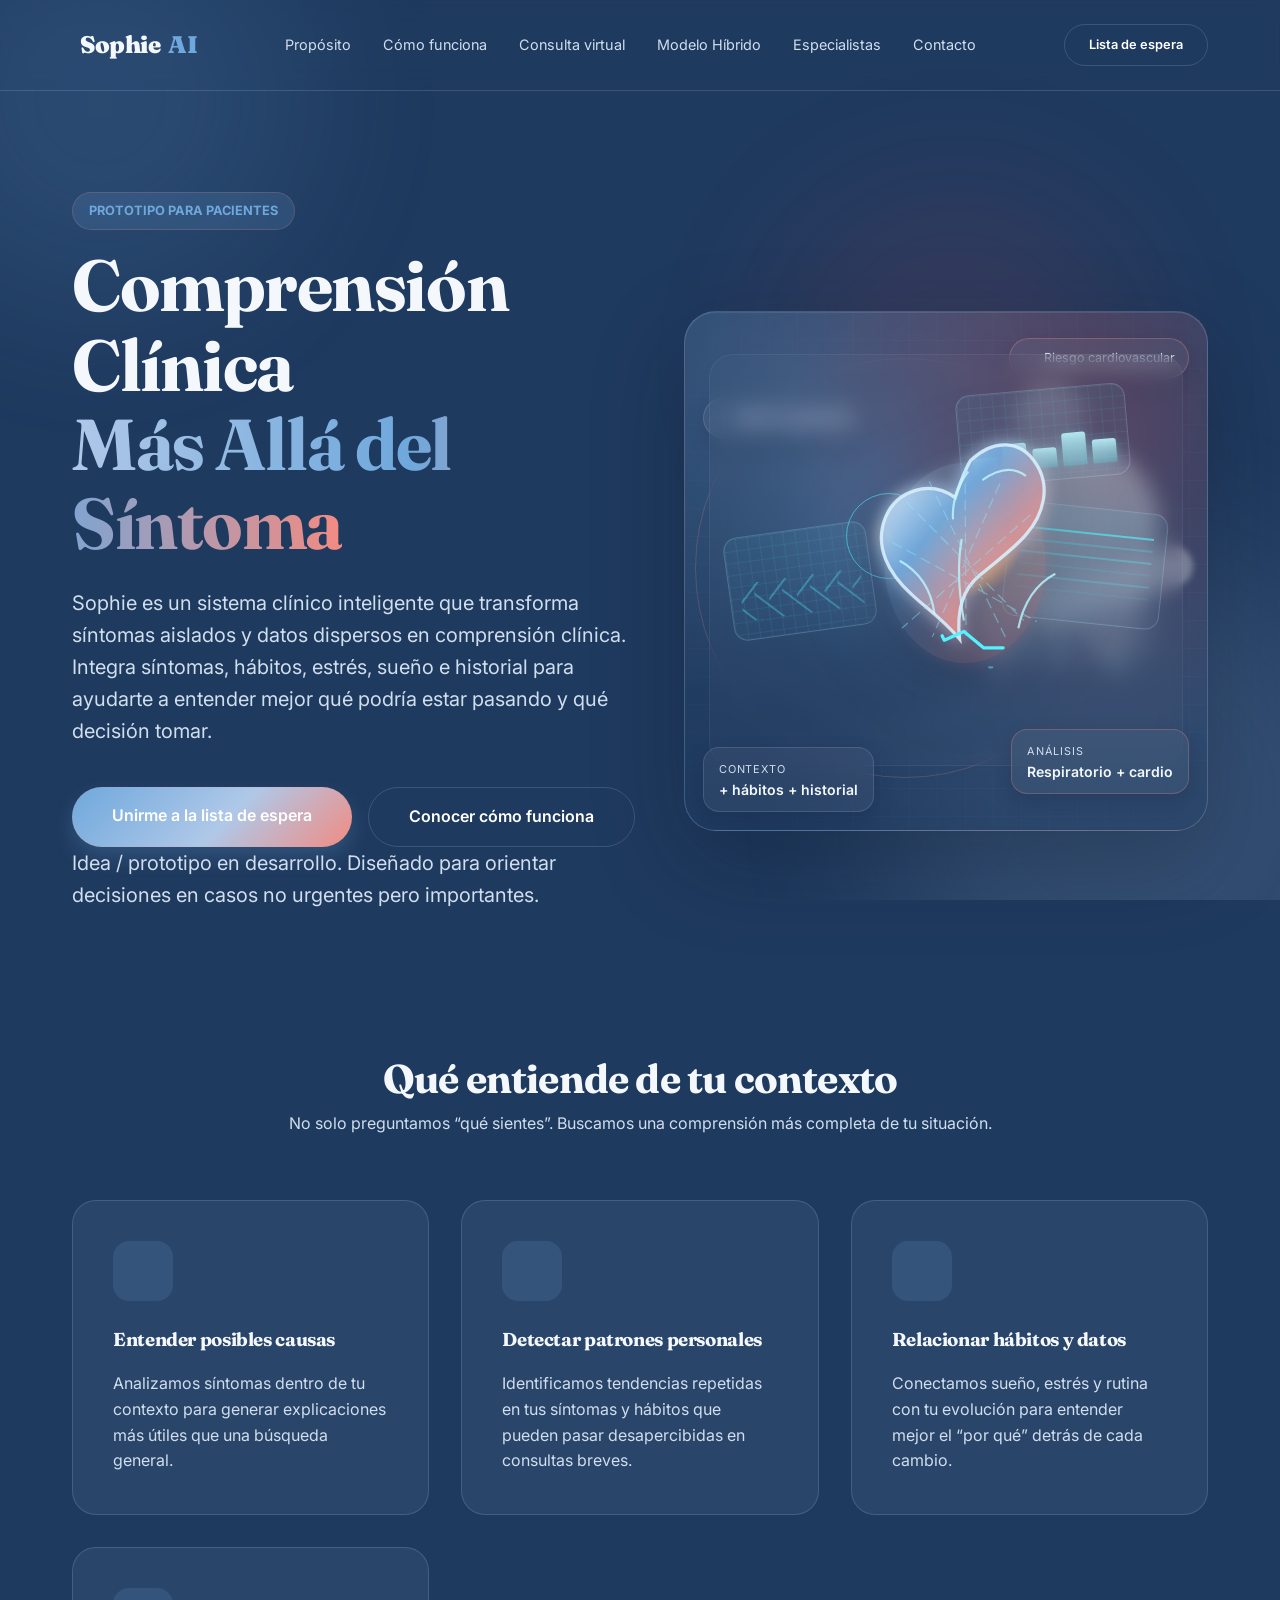
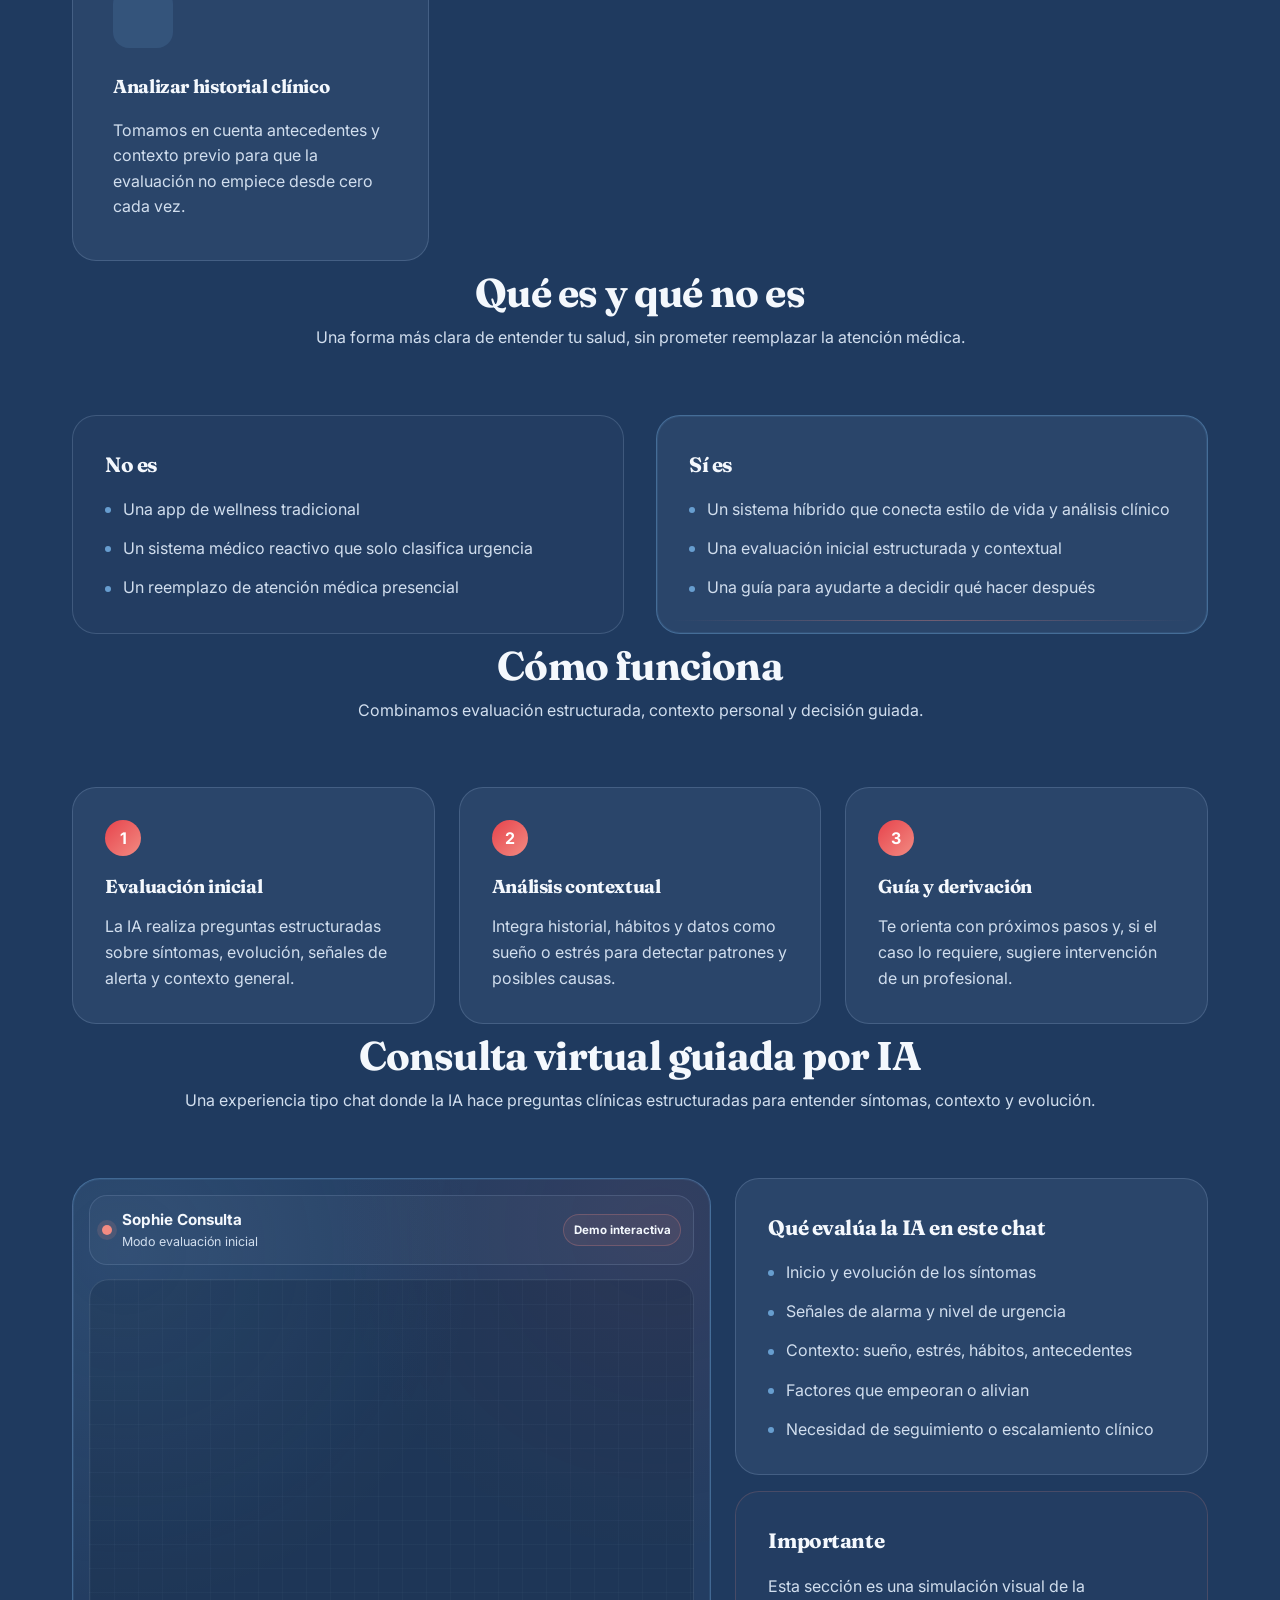
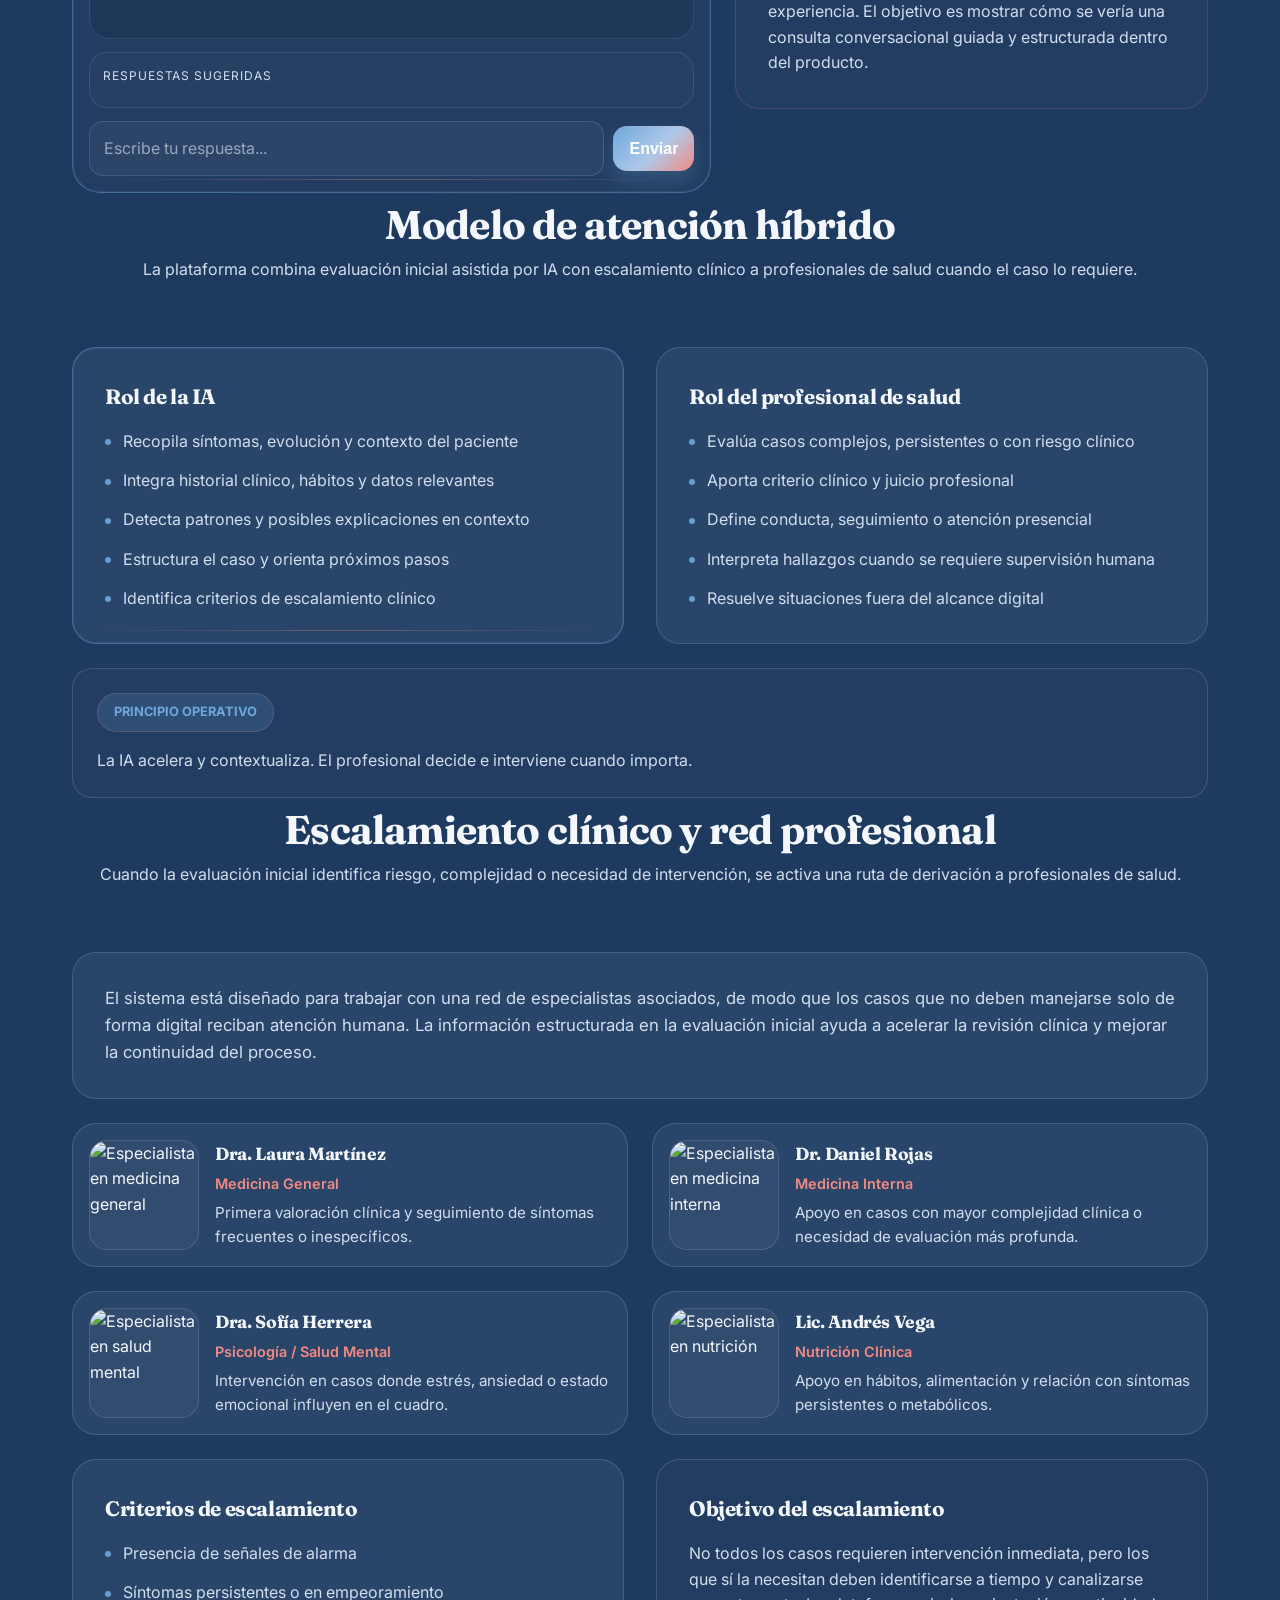
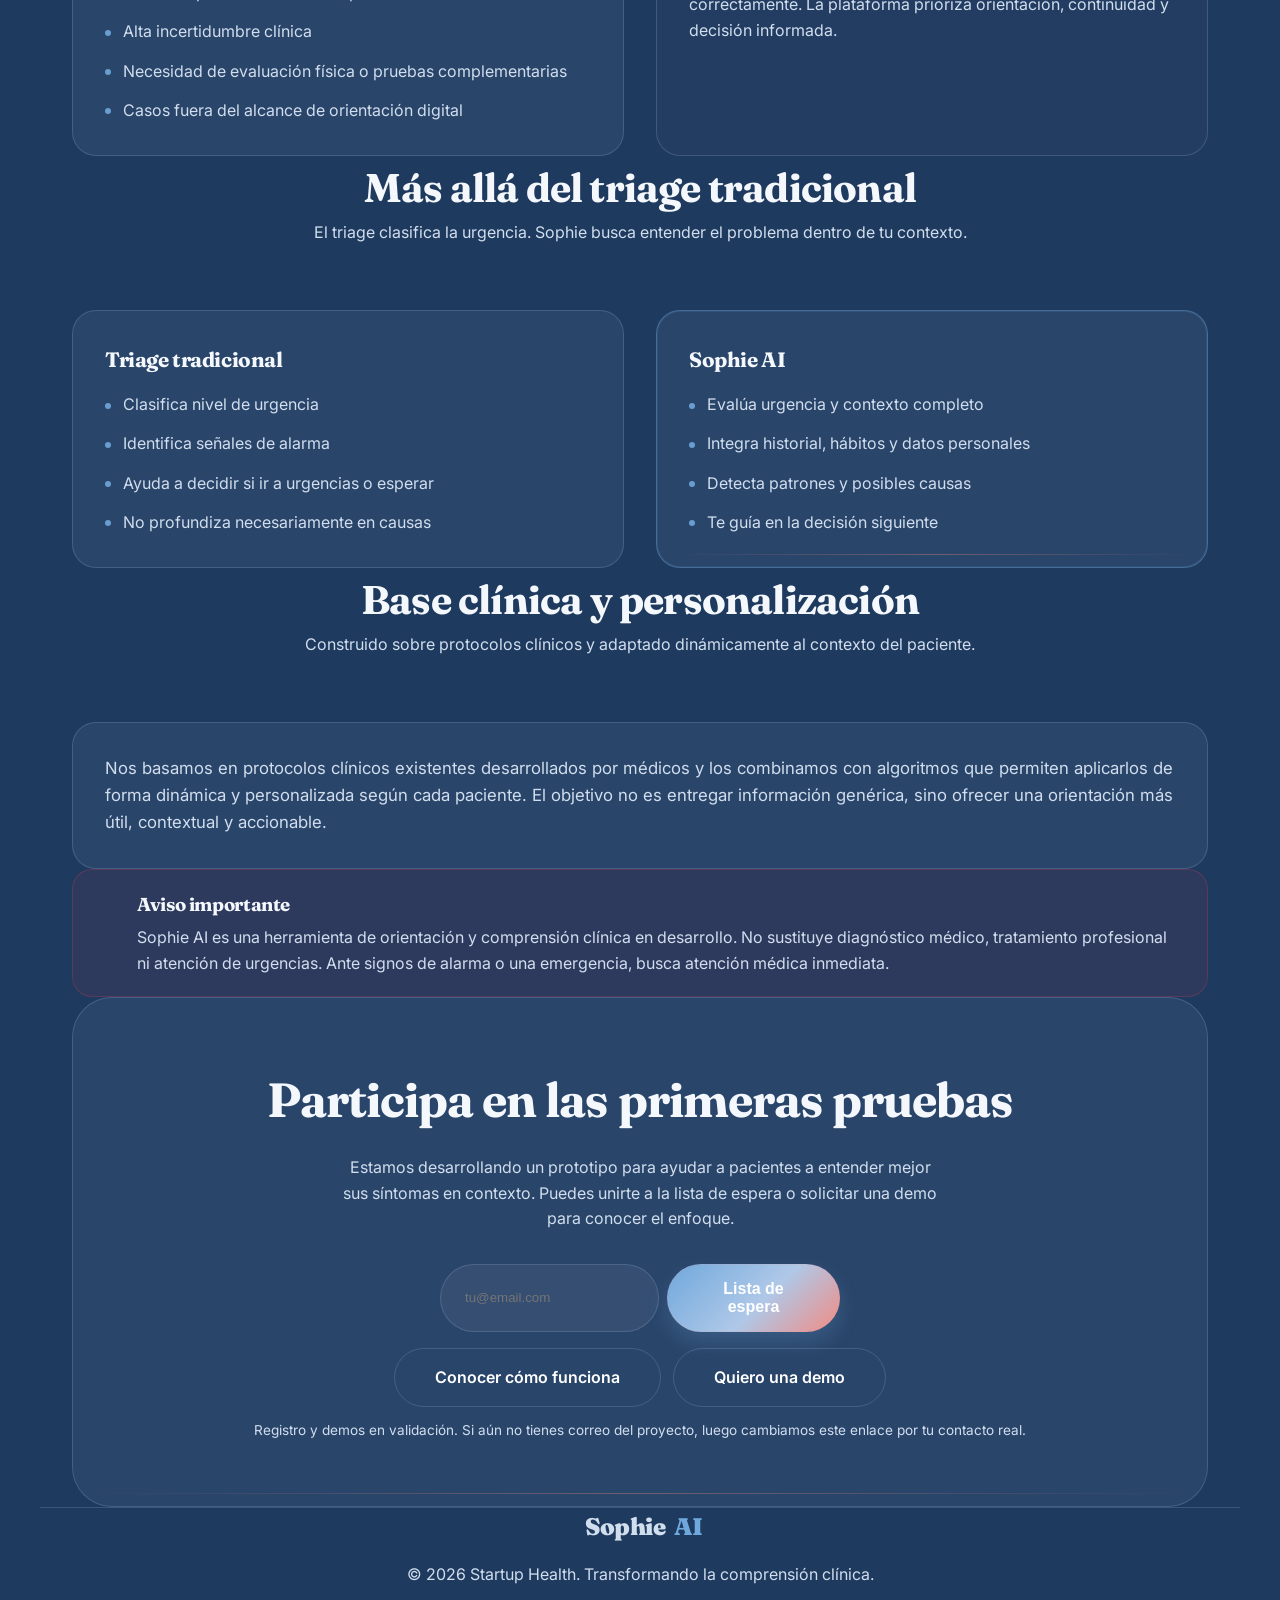
==== Landing_Page/index.html @ dfbef45d "Fix CSS path for Vercel root route" ====
<!DOCTYPE html>
<html lang="es">
<head>
    <meta charset="UTF-8">
    <meta name="viewport" content="width=device-width, initial-scale=1.0">
    <title>Sophie AI | Sistema Clínico Inteligente</title>
    <meta name="description" content="Transformando síntomas aislados en comprensión clínica profunda. Análisis inteligente de contexto, hábitos e historial.">
    
    <!-- Fonts -->
    <link rel="preconnect" href="https://fonts.googleapis.com">
    <link rel="preconnect" href="https://fonts.gstatic.com" crossorigin>
    <link href="https://fonts.googleapis.com/css2?family=Fraunces:opsz,wght@9..144,600;9..144,700&family=Inter:wght@400;600;700&display=swap" rel="stylesheet">
    
    <!-- Icons -->
    <script src="https://unpkg.com/lucide@latest"></script>
    
    <!-- Styles -->
    <link rel="stylesheet" href="/Landing_Page/style.css">
</head>
<body>
    <div class="bg-blobs">
        <div class="blob blob-1"></div>
        <div class="blob blob-2"></div>
        <div class="blob blob-3"></div>
    </div>

    <header>
        <div class="container nav">
            <div class="logo">
                <i data-lucide="activity"></i>
                Sophie<span>AI</span>
            </div>
            <div class="nav-links">
                <a href="#proposito">Propósito</a>
                <a href="#como-funciona">Cómo funciona</a>
                <a href="#consulta-virtual">Consulta virtual</a>
                <a href="#modelo">Modelo Híbrido</a>
                <a href="#especialistas">Especialistas</a>
                <a href="#contacto">Contacto</a>
            </div>
            <a href="#contacto" class="btn btn-outline btn-sm">Lista de espera</a>
        </div>
    </header>

    <main>
        <!-- Hero Section -->
        <section id="proposito" class="hero container">
            <div class="hero-layout">
                <div class="hero-copy">
                    <div class="concept-tag">Prototipo para Pacientes</div>
                    <h1>Comprensión Clínica <br><span class="gradient-text">Más Allá del Síntoma</span></h1>
                    <p>Sophie es un sistema clínico inteligente que transforma síntomas aislados y datos dispersos en comprensión clínica. Integra síntomas, hábitos, estrés, sueño e historial para ayudarte a entender mejor qué podría estar pasando y qué decisión tomar.</p>
                    <div class="cta-group">
                        <a href="#contacto" class="btn btn-primary">Unirme a la lista de espera</a>
                        <a href="#como-funciona" class="btn btn-outline">Conocer cómo funciona</a>
                    </div>
                    <p class="hero-meta">Idea / prototipo en desarrollo. Diseñado para orientar decisiones en casos no urgentes pero importantes.</p>
                </div>
                <div class="hero-visual" aria-hidden="true">
                    <div class="hero-grid"></div>
                    <div class="hero-orbit hero-orbit-1"></div>
                    <div class="hero-orbit hero-orbit-2"></div>
                    <div class="hero-glow hero-glow-blue"></div>
                    <div class="hero-glow hero-glow-red"></div>
                    <div class="hero-bokeh hero-bokeh-1"></div>
                    <div class="hero-bokeh hero-bokeh-2"></div>
                    <div class="hero-bokeh hero-bokeh-3"></div>

                    <div class="doctor-scene">
                        <div class="doctor-silhouette">
                            <div class="doctor-head"></div>
                            <div class="doctor-torso"></div>
                            <div class="doctor-coat"></div>
                            <div class="doctor-arm"></div>
                            <div class="doctor-hand">
                                <span class="doctor-finger"></span>
                            </div>
                        </div>
                    </div>

                    <div class="hero-chip chip-heart">
                        <i data-lucide="heart-pulse"></i>
                        <span>Riesgo cardiovascular</span>
                    </div>
                    <div class="hero-chip chip-lung">
                        <i data-lucide="activity"></i>
                        <span>Patrón respiratorio</span>
                    </div>

                    <div class="hero-anatomy hero-holo-stage">
                        <div class="hero-holo-panels">
                            <div class="holo-panel holo-panel-top">
                                <div class="mini-grid"></div>
                                <div class="mini-bars">
                                    <span style="height: 32%"></span>
                                    <span style="height: 58%"></span>
                                    <span style="height: 44%"></span>
                                    <span style="height: 72%"></span>
                                    <span style="height: 52%"></span>
                                </div>
                            </div>
                            <div class="holo-panel holo-panel-right">
                                <div class="mini-lines"></div>
                                <div class="mini-lines faint"></div>
                            </div>
                            <div class="holo-panel holo-panel-left">
                                <div class="mini-grid"></div>
                                <div class="mini-wave"></div>
                            </div>
                        </div>

                        <div class="hero-touch-point">
                            <span class="touch-ring ring-1"></span>
                            <span class="touch-ring ring-2"></span>
                            <span class="touch-core"></span>
                        </div>

                        <svg class="hero-svg-heart" viewBox="0 0 340 320" role="img" aria-label="Corazón holográfico anatómico">
                            <defs>
                                <linearGradient id="holoHeartFill" x1="0%" y1="0%" x2="100%" y2="100%">
                                    <stop offset="0%" stop-color="#ffffff" stop-opacity="0.95" />
                                    <stop offset="38%" stop-color="#6FA8DC" stop-opacity="0.8" />
                                    <stop offset="72%" stop-color="#F28B82" stop-opacity="0.78" />
                                    <stop offset="100%" stop-color="#E7434C" stop-opacity="0.72" />
                                </linearGradient>
                                <radialGradient id="holoCore" cx="50%" cy="48%" r="50%">
                                    <stop offset="0%" stop-color="#ffd27a" stop-opacity="1" />
                                    <stop offset="35%" stop-color="#ff9f43" stop-opacity="0.9" />
                                    <stop offset="100%" stop-color="#ff9f43" stop-opacity="0" />
                                </radialGradient>
                                <filter id="holoGlow" x="-60%" y="-60%" width="220%" height="220%">
                                    <feGaussianBlur stdDeviation="8" result="blur" />
                                    <feMerge>
                                        <feMergeNode in="blur" />
                                        <feMergeNode in="SourceGraphic" />
                                    </feMerge>
                                </filter>
                            </defs>
                            <ellipse cx="170" cy="170" rx="74" ry="92" fill="url(#holoHeartFill)" opacity="0.2" filter="url(#holoGlow)"/>
                            <circle cx="170" cy="152" r="52" fill="url(#holoCore)" class="hero-heart-core"/>

                            <path d="M175 76c22-21 46-18 59 1 16 22 8 49-8 67-10 12-24 22-42 37-16 13-22 33-19 59-17-20-34-31-44-41-21-19-35-44-24-71 10-24 40-35 64-18 4-12 8-24 14-34z"
                                  fill="url(#holoHeartFill)" stroke="#d9f1ff" stroke-opacity="0.88" stroke-width="3" filter="url(#holoGlow)"/>
                            <path d="M173 86c-11 14-15 31-14 44m27-36c15-11 29-12 40-4m-116 78c18 10 29 26 32 49m111-37c-17 9-29 26-34 50m-52-82c-4 22-3 48 2 75"
                                  fill="none" stroke="#bff8ff" stroke-opacity="0.8" stroke-width="2"/>

                            <path d="M116 114l108 109M103 151l133 73M137 95l70 143M170 82l1 155M202 97l-62 141M230 126l-118 104"
                                  fill="none" stroke="#8de8ff" stroke-opacity="0.45" stroke-width="1.1" class="hero-wireframe"/>

                            <path d="M50 244h50l11-15 10 27 16-43 14 28 18-8 18 15h18" stroke="#54f2ff" stroke-width="3" fill="none" stroke-linecap="round" stroke-linejoin="round" class="hero-ecg-line"/>
                            <path d="M58 263h42l8-9 10 16 13-22 9 14 20-4 13 8h22" stroke="#54f2ff" stroke-opacity="0.45" stroke-width="2" fill="none" stroke-linecap="round" stroke-linejoin="round" class="hero-ecg-line hero-ecg-line-secondary"/>
                        </svg>
                    </div>

                    <div class="hero-stat stat-1">
                        <span class="hero-stat-label">Contexto</span>
                        <strong>+ hábitos + historial</strong>
                    </div>
                    <div class="hero-stat stat-2">
                        <span class="hero-stat-label">Análisis</span>
                        <strong>Respiratorio + cardio</strong>
                    </div>
                </div>
            </div>
        </section>

        <!-- Benefits Section -->
        <section id="tecnologia" class="container">
            <div class="section-intro">
                <h2 class="section-title">Qué entiende de tu contexto</h2>
                <p class="section-subtitle">No solo preguntamos “qué sientes”. Buscamos una comprensión más completa de tu situación.</p>
            </div>
            <div class="features-grid">
                <div class="feature-card">
                    <div class="feature-icon"><i data-lucide="brain"></i></div>
                    <h3>Entender posibles causas</h3>
                    <p>Analizamos síntomas dentro de tu contexto para generar explicaciones más útiles que una búsqueda general.</p>
                </div>
                <div class="feature-card">
                    <div class="feature-icon"><i data-lucide="gauge"></i></div>
                    <h3>Detectar patrones personales</h3>
                    <p>Identificamos tendencias repetidas en tus síntomas y hábitos que pueden pasar desapercibidas en consultas breves.</p>
                </div>
                <div class="feature-card">
                    <div class="feature-icon"><i data-lucide="database"></i></div>
                    <h3>Relacionar hábitos y datos</h3>
                    <p>Conectamos sueño, estrés y rutina con tu evolución para entender mejor el “por qué” detrás de cada cambio.</p>
                </div>
                <div class="feature-card">
                    <div class="feature-icon"><i data-lucide="file-heart"></i></div>
                    <h3>Analizar historial clínico</h3>
                    <p>Tomamos en cuenta antecedentes y contexto previo para que la evaluación no empiece desde cero cada vez.</p>
                </div>
            </div>
        </section>

        <!-- Positioning Section -->
        <section id="posicionamiento" class="container">
            <div class="section-intro">
                <h2 class="section-title">Qué es y qué no es</h2>
                <p class="section-subtitle">Una forma más clara de entender tu salud, sin prometer reemplazar la atención médica.</p>
            </div>
            <div class="duo-grid">
                <div class="panel-card panel-card-muted">
                    <h3>No es</h3>
                    <ul class="plain-list">
                        <li>Una app de wellness tradicional</li>
                        <li>Un sistema médico reactivo que solo clasifica urgencia</li>
                        <li>Un reemplazo de atención médica presencial</li>
                    </ul>
                </div>
                <div class="panel-card panel-card-highlight">
                    <h3>Sí es</h3>
                    <ul class="plain-list">
                        <li>Un sistema híbrido que conecta estilo de vida y análisis clínico</li>
                        <li>Una evaluación inicial estructurada y contextual</li>
                        <li>Una guía para ayudarte a decidir qué hacer después</li>
                    </ul>
                </div>
            </div>
        </section>

        <!-- How it Works -->
        <section id="como-funciona" class="container">
            <div class="section-intro">
                <h2 class="section-title">Cómo funciona</h2>
                <p class="section-subtitle">Combinamos evaluación estructurada, contexto personal y decisión guiada.</p>
            </div>
            <div class="steps-grid">
                <div class="step-card">
                    <div class="step-number">1</div>
                    <h3>Evaluación inicial</h3>
                    <p>La IA realiza preguntas estructuradas sobre síntomas, evolución, señales de alerta y contexto general.</p>
                </div>
                <div class="step-card">
                    <div class="step-number">2</div>
                    <h3>Análisis contextual</h3>
                    <p>Integra historial, hábitos y datos como sueño o estrés para detectar patrones y posibles causas.</p>
                </div>
                <div class="step-card">
                    <div class="step-number">3</div>
                    <h3>Guía y derivación</h3>
                    <p>Te orienta con próximos pasos y, si el caso lo requiere, sugiere intervención de un profesional.</p>
                </div>
            </div>
        </section>

        <!-- Virtual Consultation Demo -->
        <section id="consulta-virtual" class="container">
            <div class="section-intro">
                <h2 class="section-title">Consulta virtual guiada por IA</h2>
                <p class="section-subtitle">Una experiencia tipo chat donde la IA hace preguntas clínicas estructuradas para entender síntomas, contexto y evolución.</p>
            </div>

            <div class="consult-grid">
                <div class="consult-chat panel-card panel-card-highlight">
                    <div class="consult-chat-header">
                        <div class="consult-status">
                            <span class="consult-dot"></span>
                            <div>
                                <strong>Sophie Consulta</strong>
                                <p>Modo evaluación inicial</p>
                            </div>
                        </div>
                        <span class="consult-badge">Demo interactiva</span>
                    </div>

                    <div id="consultMessages" class="consult-messages" aria-live="polite"></div>

                    <div class="consult-quick">
                        <p class="consult-quick-label">Respuestas sugeridas</p>
                        <div id="consultOptions" class="consult-options"></div>
                    </div>

                    <form id="consultForm" class="consult-input-row" onsubmit="event.preventDefault();">
                        <input id="consultInput" class="consult-input" type="text" placeholder="Escribe tu respuesta..." aria-label="Respuesta del usuario">
                        <button id="consultSend" class="btn btn-primary consult-send" type="submit">Enviar</button>
                    </form>
                </div>

                <div class="consult-side">
                    <div class="panel-card">
                        <h3>Qué evalúa la IA en este chat</h3>
                        <ul class="plain-list">
                            <li>Inicio y evolución de los síntomas</li>
                            <li>Señales de alarma y nivel de urgencia</li>
                            <li>Contexto: sueño, estrés, hábitos, antecedentes</li>
                            <li>Factores que empeoran o alivian</li>
                            <li>Necesidad de seguimiento o escalamiento clínico</li>
                        </ul>
                    </div>
                    <div class="panel-card panel-card-muted consult-note-card">
                        <h3>Importante</h3>
                        <p class="panel-copy">Esta sección es una simulación visual de la experiencia. El objetivo es mostrar cómo se vería una consulta conversacional guiada y estructurada dentro del producto.</p>
                    </div>
                </div>
            </div>
        </section>

        <!-- Hybrid Model Section -->
        <section id="modelo" class="container">
            <div class="section-intro">
                <h2 class="section-title">Modelo de atención híbrido</h2>
                <p class="section-subtitle">La plataforma combina evaluación inicial asistida por IA con escalamiento clínico a profesionales de salud cuando el caso lo requiere.</p>
            </div>
            <div class="duo-grid">
                <div class="panel-card panel-card-highlight">
                    <h3>Rol de la IA</h3>
                    <ul class="plain-list">
                        <li>Recopila síntomas, evolución y contexto del paciente</li>
                        <li>Integra historial clínico, hábitos y datos relevantes</li>
                        <li>Detecta patrones y posibles explicaciones en contexto</li>
                        <li>Estructura el caso y orienta próximos pasos</li>
                        <li>Identifica criterios de escalamiento clínico</li>
                    </ul>
                </div>
                <div class="panel-card">
                    <h3>Rol del profesional de salud</h3>
                    <ul class="plain-list">
                        <li>Evalúa casos complejos, persistentes o con riesgo clínico</li>
                        <li>Aporta criterio clínico y juicio profesional</li>
                        <li>Define conducta, seguimiento o atención presencial</li>
                        <li>Interpreta hallazgos cuando se requiere supervisión humana</li>
                        <li>Resuelve situaciones fuera del alcance digital</li>
                    </ul>
                </div>
            </div>
            <div class="model-summary">
                <div class="concept-tag">Principio Operativo</div>
                <p>La IA acelera y contextualiza. El profesional decide e interviene cuando importa.</p>
            </div>
        </section>

        <!-- Specialists Network -->
        <section id="especialistas" class="container">
            <div class="section-intro">
                <h2 class="section-title">Escalamiento clínico y red profesional</h2>
                <p class="section-subtitle">Cuando la evaluación inicial identifica riesgo, complejidad o necesidad de intervención, se activa una ruta de derivación a profesionales de salud.</p>
            </div>
            <div class="panel-card long-card specialists-intro">
                <p>El sistema está diseñado para trabajar con una red de especialistas asociados, de modo que los casos que no deben manejarse solo de forma digital reciban atención humana. La información estructurada en la evaluación inicial ayuda a acelerar la revisión clínica y mejorar la continuidad del proceso.</p>
            </div>

            <div class="specialists-grid">
                <article class="specialist-card">
                    <img src="https://randomuser.me/api/portraits/women/44.jpg" alt="Especialista en medicina general" class="specialist-photo">
                    <div class="specialist-body">
                        <h3>Dra. Laura Martínez</h3>
                        <p class="specialist-role">Medicina General</p>
                        <p>Primera valoración clínica y seguimiento de síntomas frecuentes o inespecíficos.</p>
                    </div>
                </article>
                <article class="specialist-card">
                    <img src="https://randomuser.me/api/portraits/men/32.jpg" alt="Especialista en medicina interna" class="specialist-photo">
                    <div class="specialist-body">
                        <h3>Dr. Daniel Rojas</h3>
                        <p class="specialist-role">Medicina Interna</p>
                        <p>Apoyo en casos con mayor complejidad clínica o necesidad de evaluación más profunda.</p>
                    </div>
                </article>
                <article class="specialist-card">
                    <img src="https://randomuser.me/api/portraits/women/68.jpg" alt="Especialista en salud mental" class="specialist-photo">
                    <div class="specialist-body">
                        <h3>Dra. Sofía Herrera</h3>
                        <p class="specialist-role">Psicología / Salud Mental</p>
                        <p>Intervención en casos donde estrés, ansiedad o estado emocional influyen en el cuadro.</p>
                    </div>
                </article>
                <article class="specialist-card">
                    <img src="https://randomuser.me/api/portraits/men/75.jpg" alt="Especialista en nutrición" class="specialist-photo">
                    <div class="specialist-body">
                        <h3>Lic. Andrés Vega</h3>
                        <p class="specialist-role">Nutrición Clínica</p>
                        <p>Apoyo en hábitos, alimentación y relación con síntomas persistentes o metabólicos.</p>
                    </div>
                </article>
            </div>

            <div class="duo-grid specialist-bottom">
                <div class="panel-card">
                    <h3>Criterios de escalamiento</h3>
                    <ul class="plain-list">
                        <li>Presencia de señales de alarma</li>
                        <li>Síntomas persistentes o en empeoramiento</li>
                        <li>Alta incertidumbre clínica</li>
                        <li>Necesidad de evaluación física o pruebas complementarias</li>
                        <li>Casos fuera del alcance de orientación digital</li>
                    </ul>
                </div>
                <div class="panel-card panel-card-muted">
                    <h3>Objetivo del escalamiento</h3>
                    <p class="panel-copy">No todos los casos requieren intervención inmediata, pero los que sí la necesitan deben identificarse a tiempo y canalizarse correctamente. La plataforma prioriza orientación, continuidad y decisión informada.</p>
                </div>
            </div>
        </section>

        <!-- Triage Comparison -->
        <section id="diferencia" class="container">
            <div class="section-intro">
                <h2 class="section-title">Más allá del triage tradicional</h2>
                <p class="section-subtitle">El triage clasifica la urgencia. Sophie busca entender el problema dentro de tu contexto.</p>
            </div>
            <div class="duo-grid">
                <div class="panel-card">
                    <h3>Triage tradicional</h3>
                    <ul class="plain-list">
                        <li>Clasifica nivel de urgencia</li>
                        <li>Identifica señales de alarma</li>
                        <li>Ayuda a decidir si ir a urgencias o esperar</li>
                        <li>No profundiza necesariamente en causas</li>
                    </ul>
                </div>
                <div class="panel-card panel-card-highlight">
                    <h3>Sophie AI</h3>
                    <ul class="plain-list">
                        <li>Evalúa urgencia y contexto completo</li>
                        <li>Integra historial, hábitos y datos personales</li>
                        <li>Detecta patrones y posibles causas</li>
                        <li>Te guía en la decisión siguiente</li>
                    </ul>
                </div>
            </div>
        </section>

        <!-- Clinical Basis -->
        <section id="base-clinica" class="container">
            <div class="section-intro">
                <h2 class="section-title">Base clínica y personalización</h2>
                <p class="section-subtitle">Construido sobre protocolos clínicos y adaptado dinámicamente al contexto del paciente.</p>
            </div>
            <div class="panel-card long-card">
                <p>Nos basamos en protocolos clínicos existentes desarrollados por médicos y los combinamos con algoritmos que permiten aplicarlos de forma dinámica y personalizada según cada paciente. El objetivo no es entregar información genérica, sino ofrecer una orientación más útil, contextual y accionable.</p>
            </div>
        </section>

        <!-- Safety Notice -->
        <section id="aviso" class="container">
            <div class="notice-card">
                <div class="notice-icon"><i data-lucide="shield-alert"></i></div>
                <div>
                    <h3>Aviso importante</h3>
                    <p>Sophie AI es una herramienta de orientación y comprensión clínica en desarrollo. No sustituye diagnóstico médico, tratamiento profesional ni atención de urgencias. Ante signos de alarma o una emergencia, busca atención médica inmediata.</p>
                </div>
            </div>
        </section>

        <!-- CTA Section -->
        <section id="contacto" class="container cta-section">
            <div class="cta-panel">
                <h2 class="cta-title">Participa en las primeras pruebas</h2>
                <p class="cta-copy">Estamos desarrollando un prototipo para ayudar a pacientes a entender mejor sus síntomas en contexto. Puedes unirte a la lista de espera o solicitar una demo para conocer el enfoque.</p>
                <form class="cta-form" onsubmit="event.preventDefault();">
                    <input type="email" placeholder="tu@email.com" class="cta-input" aria-label="Correo electrónico">
                    <button class="btn btn-primary cta-button" type="submit">Lista de espera</button>
                </form>
                <div class="cta-actions">
                    <a href="#como-funciona" class="btn btn-outline">Conocer cómo funciona</a>
                    <a href="mailto:hola@sophieai.health?subject=Quiero%20una%20demo" class="btn btn-outline">Quiero una demo</a>
                </div>
                <p class="cta-note">Registro y demos en validación. Si aún no tienes correo del proyecto, luego cambiamos este enlace por tu contacto real.</p>
            </div>
        </section>
    </main>

    <footer class="container">
        <div class="logo logo-center">
            <i data-lucide="activity"></i>
            Sophie<span>AI</span>
        </div>
        <p>&copy; 2026 Startup Health. Transformando la comprensión clínica.</p>
        <p class="footer-note">Redes y política de privacidad: próximamente.</p>
    </footer>

    <script>
        // Initialize Lucide icons
        lucide.createIcons();

        // Smooth scroll for valid internal anchors only
        document.querySelectorAll('a[href^="#"]').forEach(anchor => {
            anchor.addEventListener('click', function (e) {
                const targetSelector = this.getAttribute('href');
                if (!targetSelector || targetSelector === '#') return;

                const target = document.querySelector(targetSelector);
                if (!target) return;

                e.preventDefault();
                target.scrollIntoView({ behavior: 'smooth' });
            });
        });

        // Virtual consultation chat demo
        (function initConsultChat() {
            const messagesEl = document.getElementById('consultMessages');
            const optionsEl = document.getElementById('consultOptions');
            const inputEl = document.getElementById('consultInput');
            const formEl = document.getElementById('consultForm');
            const sendBtn = document.getElementById('consultSend');

            if (!messagesEl || !optionsEl || !inputEl || !formEl || !sendBtn) return;

            const flow = [
                {
                    question: 'Hola, soy Sophie. Para orientarte mejor: ¿qué síntoma te preocupa más hoy?',
                    options: ['Dolor en el pecho', 'Falta de aire', 'Mareo', 'Cansancio']
                },
                {
                    question: '¿Hace cuánto empezó y cómo ha evolucionado?',
                    options: ['Hoy, de repente', 'Desde hace 2-3 días', 'Hace semanas', 'Va empeorando']
                },
                {
                    question: '¿Tienes alguna señal de alarma en este momento? (dolor intenso, desmayo, dificultad fuerte para respirar)',
                    options: ['No', 'Leve', 'Sí, me preocupa']
                },
                {
                    question: 'Para contextualizar: ¿cómo han estado tu sueño y estrés esta semana?',
                    options: ['Dormí mal + estrés alto', 'Dormí bien', 'Estrés moderado', 'No estoy seguro/a']
                },
                {
                    question: 'Gracias. Con estas respuestas, la IA puede estructurar el caso y sugerir siguientes pasos o escalamiento. ¿Quieres reiniciar la demo?',
                    options: ['Reiniciar demo']
                }
            ];

            let step = 0;
            let waiting = false;

            function scrollToBottom() {
                messagesEl.scrollTop = messagesEl.scrollHeight;
            }

            function addMessage(text, role) {
                const row = document.createElement('div');
                row.className = `consult-message consult-${role}`;

                const bubble = document.createElement('div');
                bubble.className = 'consult-bubble';
                bubble.textContent = text;

                row.appendChild(bubble);
                messagesEl.appendChild(row);
                scrollToBottom();
            }

            function renderOptions(list) {
                optionsEl.innerHTML = '';
                list.forEach(option => {
                    const btn = document.createElement('button');
                    btn.type = 'button';
                    btn.className = 'consult-option';
                    btn.textContent = option;
                    btn.addEventListener('click', () => handleUserReply(option));
                    optionsEl.appendChild(btn);
                });
            }

            function askCurrentStep() {
                waiting = true;
                const current = flow[step];
                addMessage(current.question, 'ai');
                renderOptions(current.options);
                inputEl.placeholder = step === flow.length - 1 ? 'Escribe "reiniciar" o usa el botón...' : 'Escribe tu respuesta...';
                sendBtn.disabled = false;
                waiting = false;
            }

            function handleUserReply(rawValue) {
                if (waiting) return;
                const value = (rawValue || '').trim();
                if (!value) return;

                const isFinalStep = step === flow.length - 1;
                const wantsRestart = value.toLowerCase() === 'reiniciar' || value.toLowerCase() === 'reiniciar demo';

                addMessage(value, 'user');

                if (isFinalStep && wantsRestart) {
                    step = 0;
                    messagesEl.innerHTML = '';
                    optionsEl.innerHTML = '';
                    window.setTimeout(askCurrentStep, 250);
                    return;
                }

                if (isFinalStep) {
                    window.setTimeout(() => {
                        addMessage('Puedes presionar "Reiniciar demo" para probar otra ruta de preguntas.', 'ai');
                    }, 250);
                    return;
                }

                step += 1;
                optionsEl.innerHTML = '';
                sendBtn.disabled = true;

                window.setTimeout(askCurrentStep, 450);
            }

            formEl.addEventListener('submit', () => handleUserReply(inputEl.value));

            inputEl.addEventListener('keydown', (event) => {
                if (event.key !== 'Enter') return;
                event.preventDefault();
                handleUserReply(inputEl.value);
                inputEl.value = '';
            });

            formEl.addEventListener('submit', () => {
                inputEl.value = '';
            });

            askCurrentStep();
        })();
    </script>
</body>
</html>
---- Landing_Page/style.css ----
:root {
    --primary: #6FA8DC;
    --secondary: #AFC8E8;
    --accent: #F28B82;
    --danger: #E7434C;
    --bg-dark: #1F3A5F;
    --bg-card: rgba(175, 200, 232, 0.08);
    --text-main: #f4f8fd;
    --text-dim: #d1deee;
    --glass: rgba(175, 200, 232, 0.08);
    --glass-border: rgba(175, 200, 232, 0.2);
}

* {
    margin: 0;
    padding: 0;
    box-sizing: border-box;
}

body {
    font-family: 'Inter', -apple-system, BlinkMacSystemFont, 'Segoe UI', sans-serif;
    background-color: var(--bg-dark);
    color: var(--text-main);
    line-height: 1.6;
    overflow-x: hidden;
}

/* Background Animations */
.bg-blobs {
    position: fixed;
    top: 0;
    left: 0;
    width: 100%;
    height: 100%;
    z-index: -1;
    overflow: hidden;
}

.blob {
    position: absolute;
    border-radius: 50%;
    filter: blur(80px);
    opacity: 0.15;
    animation: move 20s infinite alternate;
}

.blob-1 {
    width: 400px;
    height: 400px;
    background: var(--primary);
    top: -100px;
    left: -100px;
}

.blob-2 {
    width: 500px;
    height: 500px;
    background: var(--secondary);
    bottom: -150px;
    right: -100px;
    animation-delay: -5s;
}

.blob-3 {
    width: 340px;
    height: 340px;
    background: var(--danger);
    top: 22%;
    right: 12%;
    opacity: 0.12;
    animation-delay: -8s;
}

@keyframes move {
    from {
        transform: translate(0, 0) scale(1);
    }

    to {
        transform: translate(100px, 100px) scale(1.1);
    }
}

/* Typography */
h1,
h2,
h3 {
    font-family: 'Fraunces', Georgia, serif;
    font-weight: 700;
    letter-spacing: -0.02em;
}

.logo {
    font-family: 'Fraunces', Georgia, serif;
    letter-spacing: -0.02em;
}

.gradient-text {
    background: linear-gradient(90deg, var(--secondary) 0%, var(--primary) 52%, var(--accent) 100%);
    -webkit-background-clip: text;
    background-clip: text;
    -webkit-text-fill-color: transparent;
}

/* Layout */
.container {
    max-width: 1200px;
    margin: 0 auto;
    padding: 0 2rem;
}

section {
    padding: 8rem 0;
    scroll-margin-top: 7rem;
}

/* Header */
header {
    padding: 1.5rem 0;
    position: fixed;
    width: 100%;
    top: 0;
    z-index: 1000;
    backdrop-filter: blur(10px);
    border-bottom: 1px solid var(--glass-border);
}

.nav {
    display: flex;
    justify-content: space-between;
    align-items: center;
    gap: 1rem;
}

.logo {
    font-size: 1.5rem;
    font-weight: 900;
    display: flex;
    align-items: center;
    gap: 0.5rem;
}

.logo span {
    color: var(--primary);
}

.nav-links {
    display: flex;
    gap: 2rem;
}

.nav-links a {
    text-decoration: none;
    color: var(--text-dim);
    transition: color 0.3s;
    font-size: 0.9rem;
}

.nav-links a:hover {
    color: var(--primary);
}

/* Hero Section */
.hero {
    padding-top: 12rem;
    padding-bottom: 6rem;
}

.hero-layout {
    display: grid;
    grid-template-columns: minmax(0, 1.05fr) minmax(0, 0.95fr);
    gap: 2rem;
    align-items: center;
}

.hero-copy {
    text-align: left;
}

.hero h1 {
    font-size: 4.5rem;
    line-height: 1.1;
    margin-bottom: 1.5rem;
}

.hero p {
    font-size: 1.25rem;
    color: var(--text-dim);
    max-width: 700px;
    margin: 0 0 2.5rem;
}

.hero-meta {
    margin-top: 1rem;
    color: var(--text-dim);
    font-size: 0.9rem;
}

.cta-group {
    display: flex;
    gap: 1rem;
    justify-content: flex-start;
    flex-wrap: wrap;
}

.hero-visual {
    position: relative;
    min-height: 520px;
    border-radius: 32px;
    border: 1px solid rgba(175, 200, 232, 0.24);
    background:
        radial-gradient(circle at 22% 18%, rgba(111, 168, 220, 0.22), transparent 52%),
        radial-gradient(circle at 82% 22%, rgba(231, 67, 76, 0.18), transparent 55%),
        linear-gradient(180deg, rgba(175, 200, 232, 0.08), rgba(31, 58, 95, 0.42));
    overflow: hidden;
    box-shadow:
        inset 0 1px 0 rgba(255, 255, 255, 0.08),
        0 30px 90px rgba(10, 20, 35, 0.28);
}

.hero-grid {
    position: absolute;
    inset: 0;
    background-image:
        linear-gradient(rgba(175, 200, 232, 0.08) 1px, transparent 1px),
        linear-gradient(90deg, rgba(175, 200, 232, 0.08) 1px, transparent 1px);
    background-size: 28px 28px;
    mask-image: radial-gradient(circle at 55% 45%, black 38%, transparent 100%);
    opacity: 0.6;
}

.hero-orbit {
    position: absolute;
    border-radius: 999px;
    border: 1px solid rgba(175, 200, 232, 0.18);
    animation: orbitFloat 10s ease-in-out infinite;
}

.hero-orbit-1 {
    width: 320px;
    height: 320px;
    top: 96px;
    left: 52px;
}

.hero-orbit-2 {
    width: 420px;
    height: 420px;
    top: 46px;
    left: 10px;
    border-color: rgba(242, 139, 130, 0.22);
    animation-duration: 13s;
    animation-direction: reverse;
}

.hero-glow {
    position: absolute;
    border-radius: 50%;
    filter: blur(36px);
    opacity: 0.55;
    pointer-events: none;
}

.hero-glow-blue {
    width: 180px;
    height: 180px;
    background: rgba(111, 168, 220, 0.38);
    top: 130px;
    left: 110px;
}

.hero-glow-red {
    width: 150px;
    height: 150px;
    background: rgba(231, 67, 76, 0.28);
    top: 135px;
    left: 238px;
    animation: pulseSoft 2.4s ease-in-out infinite;
}

.hero-bokeh {
    position: absolute;
    border-radius: 50%;
    background: rgba(255, 255, 255, 0.16);
    filter: blur(6px);
    opacity: 0.2;
}

.hero-bokeh-1 {
    width: 18px;
    height: 18px;
    top: 52px;
    left: 66%;
}

.hero-bokeh-2 {
    width: 10px;
    height: 10px;
    top: 108px;
    left: 81%;
    opacity: 0.28;
}

.hero-bokeh-3 {
    width: 14px;
    height: 14px;
    top: 70%;
    left: 13%;
}

.doctor-scene {
    position: absolute;
    inset: 0;
    pointer-events: none;
}

.doctor-silhouette {
    position: absolute;
    inset: 24px 24px 24px auto;
    width: 53%;
    filter: blur(3px) saturate(0.8);
    opacity: 0.42;
}

.doctor-head,
.doctor-torso,
.doctor-coat,
.doctor-arm,
.doctor-hand {
    position: absolute;
    background: linear-gradient(180deg, rgba(248, 252, 255, 0.6), rgba(174, 194, 215, 0.28));
}

.doctor-head {
    width: 70px;
    height: 78px;
    border-radius: 42px 42px 36px 36px;
    top: 46px;
    right: 98px;
    background: linear-gradient(180deg, rgba(247, 251, 255, 0.5), rgba(189, 208, 227, 0.22));
}

.doctor-torso {
    width: 190px;
    height: 226px;
    top: 108px;
    right: 28px;
    border-radius: 90px 90px 24px 24px;
    background: linear-gradient(180deg, rgba(246, 250, 255, 0.54), rgba(153, 177, 205, 0.18));
}

.doctor-coat {
    width: 208px;
    height: 248px;
    top: 100px;
    right: 20px;
    border-radius: 96px 96px 32px 32px;
    clip-path: polygon(6% 5%, 94% 5%, 100% 32%, 80% 100%, 54% 74%, 50% 100%, 45% 73%, 18% 100%, 0 30%);
    background: linear-gradient(180deg, rgba(255, 255, 255, 0.68), rgba(188, 207, 228, 0.24));
}

.doctor-arm {
    width: 170px;
    height: 40px;
    top: 204px;
    left: 42%;
    border-radius: 999px;
    transform: rotate(-18deg);
    transform-origin: right center;
    background: linear-gradient(90deg, rgba(239, 246, 255, 0.3), rgba(255, 255, 255, 0.72));
    animation: doctorReach 4.4s ease-in-out infinite;
}

.doctor-hand {
    width: 58px;
    height: 34px;
    top: 176px;
    left: 34%;
    border-radius: 18px;
    transform: rotate(-13deg);
    background: linear-gradient(90deg, rgba(255, 255, 255, 0.62), rgba(226, 236, 247, 0.3));
}

.doctor-finger {
    position: absolute;
    width: 62px;
    height: 10px;
    right: 2px;
    top: 11px;
    border-radius: 999px;
    background: linear-gradient(90deg, rgba(255, 255, 255, 0.85), rgba(214, 229, 246, 0.3));
    box-shadow: 0 0 16px rgba(255, 255, 255, 0.22);
}

.hero-anatomy {
    position: absolute;
    inset: 42px 24px 64px 24px;
    display: grid;
    place-items: center;
    border-radius: 24px;
    background: rgba(255, 255, 255, 0.02);
    border: 1px solid rgba(175, 200, 232, 0.08);
    backdrop-filter: blur(10px);
}

.hero-holo-stage {
    isolation: isolate;
}

.hero-holo-stage::before {
    content: "";
    position: absolute;
    inset: 0;
    background:
        radial-gradient(circle at 67% 44%, rgba(84, 242, 255, 0.14), transparent 34%),
        radial-gradient(circle at 60% 48%, rgba(255, 159, 67, 0.09), transparent 20%);
    pointer-events: none;
}

.hero-holo-panels {
    position: absolute;
    inset: 0;
    pointer-events: none;
}

.holo-panel {
    position: absolute;
    border-radius: 14px;
    border: 1px solid rgba(191, 248, 255, 0.2);
    background: linear-gradient(180deg, rgba(84, 242, 255, 0.06), rgba(111, 168, 220, 0.03));
    box-shadow: inset 0 0 0 1px rgba(255, 255, 255, 0.02);
    overflow: hidden;
    transform-style: preserve-3d;
}

.holo-panel::after {
    content: "";
    position: absolute;
    inset: 0;
    background: linear-gradient(120deg, transparent 15%, rgba(255, 255, 255, 0.08), transparent 70%);
    transform: translateX(-120%);
    animation: panelScan 4.2s linear infinite;
}

.holo-panel-top {
    width: 170px;
    height: 92px;
    top: 34px;
    right: 54px;
    transform: rotate(-5deg);
}

.holo-panel-right {
    width: 158px;
    height: 116px;
    right: 18px;
    top: 152px;
    transform: rotate(6deg);
}

.holo-panel-left {
    width: 144px;
    height: 104px;
    left: 18px;
    top: 174px;
    transform: rotate(-8deg);
}

.mini-grid {
    position: absolute;
    inset: 0;
    background-image:
        linear-gradient(rgba(84, 242, 255, 0.08) 1px, transparent 1px),
        linear-gradient(90deg, rgba(84, 242, 255, 0.08) 1px, transparent 1px);
    background-size: 12px 12px;
}

.mini-bars {
    position: absolute;
    inset: auto 12px 12px 12px;
    height: 46px;
    display: flex;
    align-items: flex-end;
    gap: 6px;
}

.mini-bars span {
    flex: 1;
    display: block;
    border-radius: 3px 3px 1px 1px;
    background: linear-gradient(180deg, rgba(191, 248, 255, 0.9), rgba(84, 242, 255, 0.28));
    box-shadow: 0 0 10px rgba(84, 242, 255, 0.18);
}

.mini-lines {
    position: absolute;
    left: 12px;
    right: 12px;
    top: 24px;
    height: 2px;
    background: rgba(84, 242, 255, 0.65);
    box-shadow: 0 24px 0 rgba(84, 242, 255, 0.3), 0 48px 0 rgba(84, 242, 255, 0.22);
}

.mini-lines.faint {
    top: 36px;
    opacity: 0.35;
}

.mini-wave {
    position: absolute;
    left: 10px;
    right: 10px;
    bottom: 18px;
    height: 38px;
    background:
        linear-gradient(135deg, transparent 26%, rgba(84, 242, 255, 0.8) 27%, rgba(84, 242, 255, 0.8) 30%, transparent 31%) 0 0 / 28px 100% repeat-x,
        linear-gradient(45deg, transparent 38%, rgba(84, 242, 255, 0.8) 39%, rgba(84, 242, 255, 0.8) 42%, transparent 43%) 14px 0 / 28px 100% repeat-x;
    opacity: 0.45;
}

.hero-touch-point {
    position: absolute;
    left: 38%;
    top: 44%;
    width: 86px;
    height: 86px;
    transform: translate(-50%, -50%);
    pointer-events: none;
}

.touch-ring,
.touch-core {
    position: absolute;
    inset: 0;
    border-radius: 50%;
}

.touch-ring {
    border: 1px solid rgba(84, 242, 255, 0.34);
}

.touch-ring.ring-1 {
    animation: pingRing 2.1s ease-out infinite;
}

.touch-ring.ring-2 {
    animation: pingRing 2.1s ease-out infinite 0.55s;
}

.touch-core {
    inset: 34px;
    background: radial-gradient(circle, rgba(255, 210, 122, 0.95), rgba(255, 159, 67, 0.2) 70%, transparent 100%);
    box-shadow: 0 0 18px rgba(255, 159, 67, 0.5);
}

.hero-svg-heart {
    position: absolute;
    width: min(100%, 370px);
    height: auto;
    left: 54%;
    top: 48%;
    transform: translate(-50%, -50%);
    filter: drop-shadow(0 22px 40px rgba(18, 36, 61, 0.45));
    z-index: 2;
}

.hero-heart-core {
    animation: beat 1.6s ease-in-out infinite, coreGlow 2.2s ease-in-out infinite;
}

.hero-wireframe {
    stroke-dasharray: 10 5;
    animation: wireShift 8s linear infinite;
}

.hero-ecg-line {
    stroke-dasharray: 170;
    stroke-dashoffset: 170;
    animation: ecgDraw 2.6s ease-in-out infinite;
}

.hero-ecg-line-secondary {
    animation-duration: 3.1s;
    animation-delay: -0.6s;
}

.hero-chip,
.hero-stat {
    position: absolute;
    display: inline-flex;
    align-items: center;
    gap: 0.45rem;
    padding: 0.55rem 0.8rem;
    border-radius: 999px;
    background: rgba(255, 255, 255, 0.05);
    border: 1px solid rgba(175, 200, 232, 0.18);
    color: var(--text-main);
    backdrop-filter: blur(10px);
    box-shadow: 0 8px 20px rgba(10, 20, 35, 0.16);
}

.hero-chip i {
    width: 14px;
    height: 14px;
    color: var(--accent);
}

.hero-chip span {
    font-size: 0.78rem;
    color: var(--text-dim);
}

.chip-heart {
    top: 26px;
    right: 18px;
    border-color: rgba(242, 139, 130, 0.3);
}

.chip-lung {
    top: 86px;
    left: 18px;
}

.hero-stat {
    display: grid;
    gap: 0.2rem;
    border-radius: 16px;
    padding: 0.8rem 0.95rem;
    min-width: 165px;
}

.hero-stat strong {
    font-size: 0.88rem;
    font-weight: 600;
    line-height: 1.2;
}

.hero-stat-label {
    font-size: 0.68rem;
    letter-spacing: 0.08em;
    text-transform: uppercase;
    color: var(--text-dim);
}

.stat-1 {
    left: 18px;
    bottom: 18px;
}

.stat-2 {
    right: 18px;
    bottom: 36px;
    border-color: rgba(242, 139, 130, 0.28);
}

@keyframes orbitFloat {
    0%, 100% {
        transform: translateY(0) scale(1);
        opacity: 0.95;
    }

    50% {
        transform: translateY(-8px) scale(1.02);
        opacity: 0.75;
    }
}

@keyframes pulseSoft {
    0%, 100% {
        transform: scale(0.98);
        opacity: 0.42;
    }

    50% {
        transform: scale(1.08);
        opacity: 0.68;
    }
}

@keyframes beat {
    0%, 100% {
        transform: scale(1);
    }

    10% {
        transform: scale(1.06);
    }

    22% {
        transform: scale(0.98);
    }

    34% {
        transform: scale(1.04);
    }

    48% {
        transform: scale(1);
    }
}

@keyframes coreGlow {
    0%, 100% {
        opacity: 0.75;
        filter: saturate(1);
    }

    50% {
        opacity: 1;
        filter: saturate(1.3);
    }
}

@keyframes wireShift {
    from {
        stroke-dashoffset: 0;
    }

    to {
        stroke-dashoffset: -180;
    }
}

@keyframes panelScan {
    0% {
        transform: translateX(-120%);
        opacity: 0.2;
    }

    40% {
        opacity: 0.55;
    }

    100% {
        transform: translateX(140%);
        opacity: 0.15;
    }
}

@keyframes doctorReach {
    0%, 100% {
        transform: rotate(-18deg) translateX(0);
        opacity: 0.6;
    }

    50% {
        transform: rotate(-15deg) translateX(-4px);
        opacity: 0.78;
    }
}

@keyframes pingRing {
    0% {
        transform: scale(0.5);
        opacity: 0.55;
    }

    100% {
        transform: scale(1.25);
        opacity: 0;
    }
}

@keyframes ecgDraw {
    0% {
        stroke-dashoffset: 170;
        opacity: 0.3;
    }

    30% {
        opacity: 0.95;
    }

    50% {
        stroke-dashoffset: 0;
        opacity: 0.95;
    }

    100% {
        stroke-dashoffset: -170;
        opacity: 0.25;
    }
}

.btn {
    padding: 1rem 2.5rem;
    border-radius: 50px;
    font-weight: 600;
    cursor: pointer;
    transition: all 0.3s;
    text-decoration: none;
    font-size: 1rem;
}

.btn-sm {
    padding: 0.6rem 1.5rem;
    font-size: 0.8rem;
}

.btn-primary {
    background: linear-gradient(135deg, var(--primary) 0%, var(--secondary) 55%, var(--accent) 100%);
    color: white;
    border: none;
    box-shadow: 0 10px 20px rgba(111, 168, 220, 0.22), 0 0 0 1px rgba(242, 139, 130, 0.12) inset;
}

.btn-primary:hover {
    transform: translateY(-2px);
    box-shadow: 0 15px 30px rgba(111, 168, 220, 0.28), 0 10px 24px rgba(231, 67, 76, 0.18);
}

.btn-outline {
    background: transparent;
    color: white;
    border: 1px solid var(--glass-border);
}

.btn-outline:hover {
    background: var(--glass);
    border-color: var(--primary);
}

/* Shared section copy */
.section-intro {
    text-align: center;
    margin-bottom: 4rem;
}

.section-title {
    font-size: 2.5rem;
}

.section-subtitle {
    color: var(--text-dim);
}

/* Features */
.features-grid {
    display: grid;
    grid-template-columns: repeat(auto-fit, minmax(280px, 1fr));
    gap: 2rem;
    margin-top: 4rem;
}

.feature-card {
    background: var(--glass);
    border: 1px solid var(--glass-border);
    padding: 2.5rem;
    border-radius: 24px;
    transition: all 0.4s cubic-bezier(0.175, 0.885, 0.32, 1.275);
}

.feature-card:hover {
    transform: translateY(-10px);
    border-color: rgba(242, 139, 130, 0.45);
    background: rgba(255, 255, 255, 0.05);
}

.feature-icon {
    width: 60px;
    height: 60px;
    background: rgba(111, 168, 220, 0.15);
    border-radius: 16px;
    display: flex;
    align-items: center;
    justify-content: center;
    margin-bottom: 1.5rem;
    color: var(--accent);
    font-size: 1.5rem;
}

.feature-card h3 {
    margin-bottom: 1rem;
}

.feature-card p {
    color: var(--text-dim);
}

/* Panels and lists */
.duo-grid {
    display: grid;
    grid-template-columns: repeat(2, minmax(0, 1fr));
    gap: 2rem;
}

.panel-card {
    background: var(--glass);
    border: 1px solid var(--glass-border);
    border-radius: 24px;
    padding: 2rem;
}

.panel-card h3 {
    margin-bottom: 1rem;
    font-size: 1.3rem;
}

.panel-card-muted {
    background: rgba(255, 255, 255, 0.02);
}

.panel-card-highlight {
    border-color: rgba(111, 168, 220, 0.4);
    box-shadow: inset 0 0 0 1px rgba(111, 168, 220, 0.12);
}

.plain-list {
    list-style: none;
    display: grid;
    gap: 0.85rem;
    color: var(--text-dim);
}

.plain-list li {
    position: relative;
    padding-left: 1.1rem;
}

.plain-list li::before {
    content: "";
    position: absolute;
    left: 0;
    top: 0.65rem;
    width: 6px;
    height: 6px;
    border-radius: 50%;
    background: var(--primary);
    opacity: 0.9;
}

.panel-copy {
    color: var(--text-dim);
}

/* Steps */
.steps-grid {
    display: grid;
    grid-template-columns: repeat(3, minmax(0, 1fr));
    gap: 1.5rem;
}

.step-card {
    background: var(--glass);
    border: 1px solid var(--glass-border);
    border-radius: 24px;
    padding: 2rem;
}

.step-number {
    width: 36px;
    height: 36px;
    border-radius: 999px;
    display: inline-flex;
    align-items: center;
    justify-content: center;
    margin-bottom: 1rem;
    font-weight: 700;
    color: white;
    background: linear-gradient(135deg, var(--danger), var(--accent));
}

.step-card h3 {
    margin-bottom: 0.75rem;
}

.step-card p {
    color: var(--text-dim);
}

/* Concept Section */
.concept {
    display: flex;
    align-items: center;
    gap: 4rem;
}

.concept-image {
    flex: 1;
    background: var(--glass);
    border-radius: 32px;
    height: 400px;
    position: relative;
    border: 1px solid var(--glass-border);
    overflow: hidden;
}

.concept-image-panel {
    display: flex;
    align-items: center;
    justify-content: center;
    background: linear-gradient(45deg, #1f3a5f, #2f578d);
}

.concept-image-inner {
    text-align: center;
    padding: 2rem;
}

.concept-image-icon {
    width: 80px;
    height: 80px;
    color: var(--primary);
    margin-bottom: 1rem;
}

.concept-image-title {
    color: white;
    margin-bottom: 0.5rem;
}

.concept-image-copy {
    font-size: 0.9rem;
    color: var(--text-dim);
}

.concept-content {
    flex: 1;
}

.concept-content h2 {
    font-size: 3rem;
    margin-bottom: 1.5rem;
}

.concept-tag {
    display: inline-block;
    padding: 0.5rem 1rem;
    background: rgba(111, 168, 220, 0.16);
    color: var(--primary);
    border: 1px solid rgba(242, 139, 130, 0.2);
    border-radius: 50px;
    font-size: 0.8rem;
    font-weight: 700;
    margin-bottom: 1rem;
    text-transform: uppercase;
}

.check-list {
    list-style: none;
    margin-top: 1.5rem;
}

.check-item {
    margin-bottom: 0.8rem;
    display: flex;
    align-items: center;
    gap: 0.5rem;
}

.check-icon {
    color: var(--primary);
    width: 18px;
}

.model-summary {
    margin-top: 1.5rem;
    padding: 1.5rem;
    border-radius: 20px;
    border: 1px solid var(--glass-border);
    background: rgba(255, 255, 255, 0.02);
}

.model-summary p {
    color: var(--text-dim);
}

/* Virtual Consultation */
.consult-grid {
    display: grid;
    grid-template-columns: minmax(0, 1.15fr) minmax(0, 0.85fr);
    gap: 1.5rem;
    align-items: start;
}

.consult-chat {
    padding: 1rem;
    border-radius: 28px;
    background:
        radial-gradient(circle at 92% 8%, rgba(231, 67, 76, 0.08), transparent 40%),
        radial-gradient(circle at 8% 12%, rgba(111, 168, 220, 0.12), transparent 44%),
        rgba(255, 255, 255, 0.02);
}

.consult-chat-header {
    display: flex;
    align-items: center;
    justify-content: space-between;
    gap: 0.75rem;
    padding: 0.75rem;
    border-radius: 18px;
    border: 1px solid rgba(175, 200, 232, 0.16);
    background: rgba(255, 255, 255, 0.03);
}

.consult-status {
    display: flex;
    align-items: center;
    gap: 0.65rem;
}

.consult-status strong {
    display: block;
    font-size: 0.95rem;
}

.consult-status p {
    margin: 0;
    font-size: 0.78rem;
    color: var(--text-dim);
}

.consult-dot {
    width: 10px;
    height: 10px;
    border-radius: 50%;
    background: var(--accent);
    box-shadow: 0 0 0 5px rgba(242, 139, 130, 0.14);
    animation: pulseSoft 2s ease-in-out infinite;
    flex-shrink: 0;
}

.consult-badge {
    font-size: 0.72rem;
    font-weight: 700;
    color: var(--text-main);
    border: 1px solid rgba(242, 139, 130, 0.25);
    background: rgba(242, 139, 130, 0.08);
    border-radius: 999px;
    padding: 0.35rem 0.6rem;
    white-space: nowrap;
}

.consult-messages {
    margin-top: 0.85rem;
    height: 360px;
    overflow: auto;
    padding: 0.9rem;
    border-radius: 20px;
    border: 1px solid rgba(175, 200, 232, 0.14);
    background:
        linear-gradient(rgba(175, 200, 232, 0.03) 1px, transparent 1px),
        linear-gradient(90deg, rgba(175, 200, 232, 0.03) 1px, transparent 1px),
        rgba(11, 20, 33, 0.16);
    background-size: 24px 24px, 24px 24px, auto;
    display: grid;
    align-content: start;
    gap: 0.75rem;
}

.consult-message {
    display: flex;
}

.consult-ai {
    justify-content: flex-start;
}

.consult-user {
    justify-content: flex-end;
}

.consult-bubble {
    max-width: min(88%, 420px);
    padding: 0.75rem 0.9rem;
    border-radius: 16px;
    line-height: 1.4;
    font-size: 0.95rem;
}

.consult-ai .consult-bubble {
    background: rgba(175, 200, 232, 0.08);
    border: 1px solid rgba(175, 200, 232, 0.18);
    color: var(--text-main);
    border-top-left-radius: 8px;
}

.consult-user .consult-bubble {
    background: linear-gradient(135deg, rgba(111, 168, 220, 0.22), rgba(242, 139, 130, 0.14));
    border: 1px solid rgba(242, 139, 130, 0.2);
    color: #fff;
    border-top-right-radius: 8px;
}

.consult-quick {
    margin-top: 0.85rem;
    padding: 0.8rem;
    border-radius: 18px;
    border: 1px solid rgba(175, 200, 232, 0.14);
    background: rgba(255, 255, 255, 0.02);
}

.consult-quick-label {
    margin: 0 0 0.55rem;
    font-size: 0.75rem;
    text-transform: uppercase;
    letter-spacing: 0.08em;
    color: var(--text-dim);
}

.consult-options {
    display: flex;
    flex-wrap: wrap;
    gap: 0.5rem;
}

.consult-option {
    border: 1px solid rgba(175, 200, 232, 0.2);
    background: rgba(175, 200, 232, 0.06);
    color: var(--text-main);
    border-radius: 999px;
    padding: 0.45rem 0.8rem;
    font-size: 0.85rem;
    cursor: pointer;
    transition: transform 0.2s, border-color 0.2s, background-color 0.2s;
}

.consult-option:hover {
    transform: translateY(-1px);
    border-color: rgba(242, 139, 130, 0.35);
    background: rgba(242, 139, 130, 0.08);
}

.consult-input-row {
    margin-top: 0.85rem;
    display: grid;
    grid-template-columns: 1fr auto;
    gap: 0.6rem;
    align-items: center;
}

.consult-input {
    width: 100%;
    border-radius: 14px;
    border: 1px solid rgba(175, 200, 232, 0.18);
    background: rgba(255, 255, 255, 0.04);
    color: var(--text-main);
    padding: 0.85rem 0.9rem;
    outline: none;
    font: inherit;
}

.consult-input::placeholder {
    color: rgba(209, 222, 238, 0.65);
}

.consult-input:focus {
    border-color: rgba(242, 139, 130, 0.35);
    box-shadow: 0 0 0 3px rgba(242, 139, 130, 0.12);
}

.consult-send {
    padding: 0.85rem 1rem;
    border-radius: 14px;
}

.consult-send:disabled {
    opacity: 0.55;
    cursor: not-allowed;
}

.consult-side {
    display: grid;
    gap: 1rem;
}

.consult-note-card {
    border-color: rgba(242, 139, 130, 0.18);
}

/* Specialists */
.specialists-intro {
    margin-bottom: 1.5rem;
}

.specialists-grid {
    display: grid;
    grid-template-columns: repeat(2, minmax(0, 1fr));
    gap: 1.5rem;
}

.specialist-card {
    display: grid;
    grid-template-columns: 110px 1fr;
    gap: 1rem;
    align-items: center;
    background: var(--glass);
    border: 1px solid var(--glass-border);
    border-radius: 24px;
    padding: 1rem;
}

.specialist-photo {
    width: 110px;
    height: 110px;
    object-fit: cover;
    border-radius: 18px;
    border: 1px solid rgba(255, 255, 255, 0.12);
    background: rgba(255, 255, 255, 0.04);
}

.specialist-body h3 {
    margin-bottom: 0.25rem;
    font-size: 1.1rem;
}

.specialist-role {
    color: var(--accent);
    font-weight: 600;
    font-size: 0.9rem;
    margin-bottom: 0.35rem;
}

.specialist-body p:last-child {
    color: var(--text-dim);
    font-size: 0.95rem;
}

.specialist-bottom {
    margin-top: 1.5rem;
}

/* CTA */
.cta-section {
    text-align: center;
}

.cta-panel {
    background: var(--glass);
    border: 1px solid var(--glass-border);
    padding: 4rem;
    border-radius: 40px;
}

.cta-title {
    font-size: 3rem;
    margin-bottom: 1rem;
}

.cta-copy {
    color: var(--text-dim);
    max-width: 600px;
    margin: 0 auto 2rem;
}

.cta-form {
    display: flex;
    max-width: 400px;
    margin: 0 auto;
    gap: 0.5rem;
}

.cta-input {
    flex: 1;
    padding: 1rem 1.5rem;
    border-radius: 50px;
    border: 1px solid var(--glass-border);
    background: rgba(255, 255, 255, 0.05);
    color: white;
    outline: none;
}

.cta-input:focus {
    border-color: var(--primary);
    box-shadow: 0 0 0 3px rgba(242, 139, 130, 0.14), 0 0 0 1px rgba(111, 168, 220, 0.22);
}

.cta-button {
    padding: 1rem 2rem;
}

.cta-note {
    margin-top: 0.8rem;
    color: var(--text-dim);
    font-size: 0.85rem;
}

.cta-actions {
    display: flex;
    justify-content: center;
    gap: 0.75rem;
    margin-top: 1rem;
    flex-wrap: wrap;
}

/* Notice */
.notice-card {
    display: flex;
    align-items: flex-start;
    gap: 1rem;
    background: rgba(231, 67, 76, 0.08);
    border: 1px solid rgba(231, 67, 76, 0.22);
    border-radius: 20px;
    padding: 1.25rem 1.5rem;
}

.notice-card h3 {
    margin-bottom: 0.35rem;
}

.notice-card p {
    color: var(--text-dim);
}

.notice-icon {
    color: var(--danger);
    width: 24px;
    flex-shrink: 0;
}

.cta-panel,
.panel-card-highlight {
    position: relative;
}

.cta-panel::after,
.panel-card-highlight::after {
    content: "";
    position: absolute;
    inset: auto 16px 12px 16px;
    height: 1px;
    background: linear-gradient(90deg, transparent, rgba(242, 139, 130, 0.35), transparent);
    pointer-events: none;
}

.long-card p {
    color: var(--text-dim);
    font-size: 1.05rem;
}

/* Footer */
footer {
    padding: 4rem 0;
    border-top: 1px solid var(--glass-border);
    color: var(--text-dim);
    text-align: center;
}

.logo-center {
    justify-content: center;
    margin-bottom: 1rem;
}

.footer-note {
    margin-top: 1rem;
    font-size: 0.9rem;
}

/* Responsive */
@media (max-width: 768px) {
    section {
        padding: 5rem 0;
    }

    .hero-layout {
        grid-template-columns: 1fr;
        gap: 1.5rem;
    }

    .hero-copy {
        text-align: center;
    }

    .hero h1 {
        font-size: 3rem;
    }

    .hero p {
        font-size: 1rem;
        margin-left: auto;
        margin-right: auto;
    }

    .cta-group {
        justify-content: center;
    }

    .hero-visual {
        min-height: 430px;
    }

    .hero-anatomy {
        inset: 52px 18px 72px 18px;
    }

    .doctor-silhouette {
        width: 62%;
        right: 6px;
        top: 10px;
        opacity: 0.3;
    }

    .doctor-arm,
    .doctor-hand {
        display: none;
    }

    .hero-touch-point {
        left: 46%;
        top: 45%;
        width: 72px;
        height: 72px;
    }

    .hero-svg-heart {
        width: min(100%, 300px);
        left: 50%;
        top: 49%;
    }

    .holo-panel-top {
        width: 132px;
        height: 74px;
        right: 10px;
        top: 22px;
    }

    .holo-panel-right {
        width: 120px;
        height: 90px;
        right: 8px;
        top: 136px;
    }

    .holo-panel-left {
        width: 118px;
        height: 86px;
        left: 8px;
        top: 186px;
    }

    .hero-orbit-1 {
        width: 250px;
        height: 250px;
        top: 105px;
        left: 38px;
    }

    .hero-orbit-2 {
        width: 320px;
        height: 320px;
        top: 70px;
        left: 8px;
    }

    .hero-chip span {
        display: none;
    }

    .hero-chip {
        padding: 0.55rem;
    }

    .hero-stat {
        min-width: 132px;
        padding: 0.7rem 0.8rem;
    }

    .concept {
        flex-direction: column;
        gap: 2rem;
    }

    .duo-grid,
    .steps-grid,
    .specialists-grid,
    .consult-grid {
        grid-template-columns: 1fr;
    }

    .specialist-card {
        grid-template-columns: 1fr;
        text-align: center;
    }

    .specialist-photo {
        margin: 0 auto;
    }

    .nav-links {
        display: none;
    }

    .cta-panel {
        padding: 2rem 1.25rem;
        border-radius: 24px;
    }

    .cta-title {
        font-size: 2rem;
    }

    .cta-form {
        flex-direction: column;
        max-width: 100%;
    }

    .consult-messages {
        height: 320px;
    }

    .consult-chat-header {
        align-items: flex-start;
    }

    .consult-badge {
        display: none;
    }

    .consult-input-row {
        grid-template-columns: 1fr;
    }

    .consult-send {
        width: 100%;
    }

    .cta-actions {
        flex-direction: column;
    }

    .notice-card {
        flex-direction: column;
    }

    .btn,
    .cta-input {
        width: 100%;
    }
}

@media (prefers-reduced-motion: reduce) {
    .blob,
    .hero-orbit,
    .hero-glow-red,
    .hero-heart-core,
    .hero-ecg-line {
        animation: none !important;
    }
}
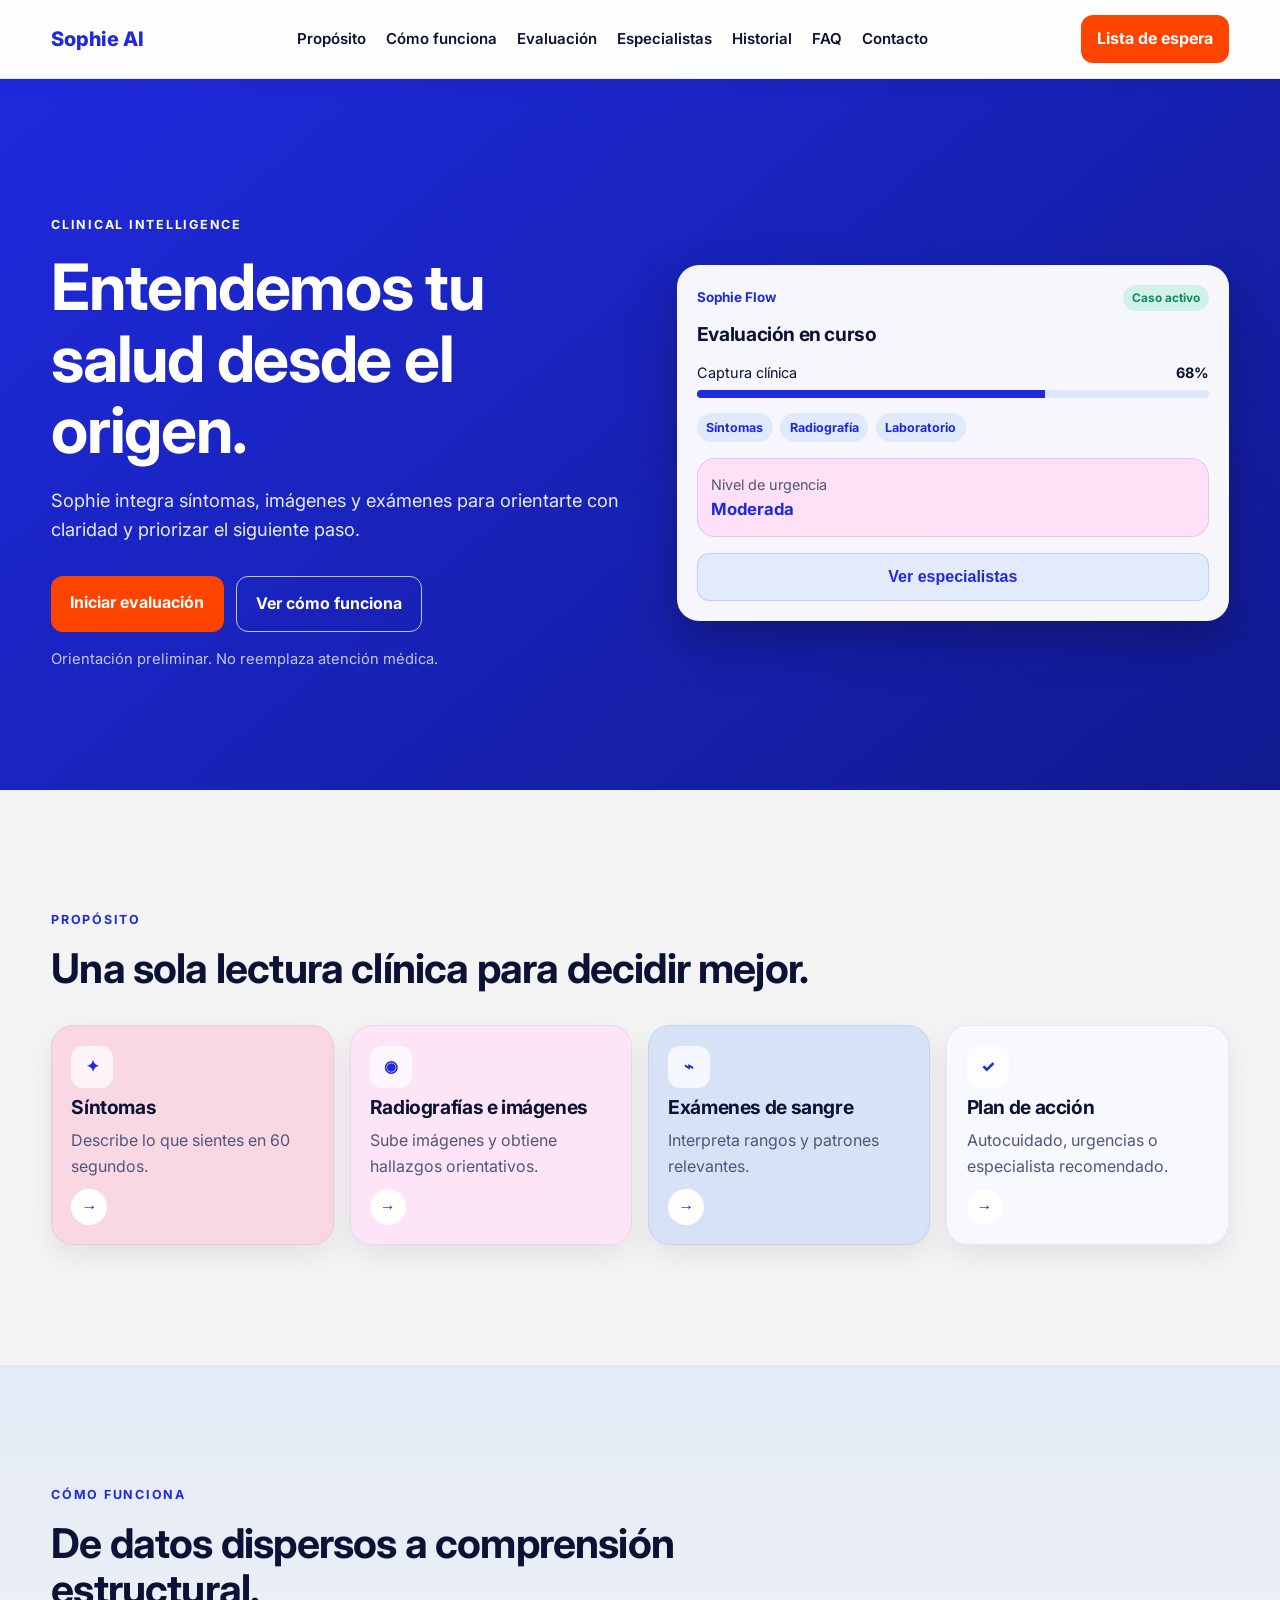
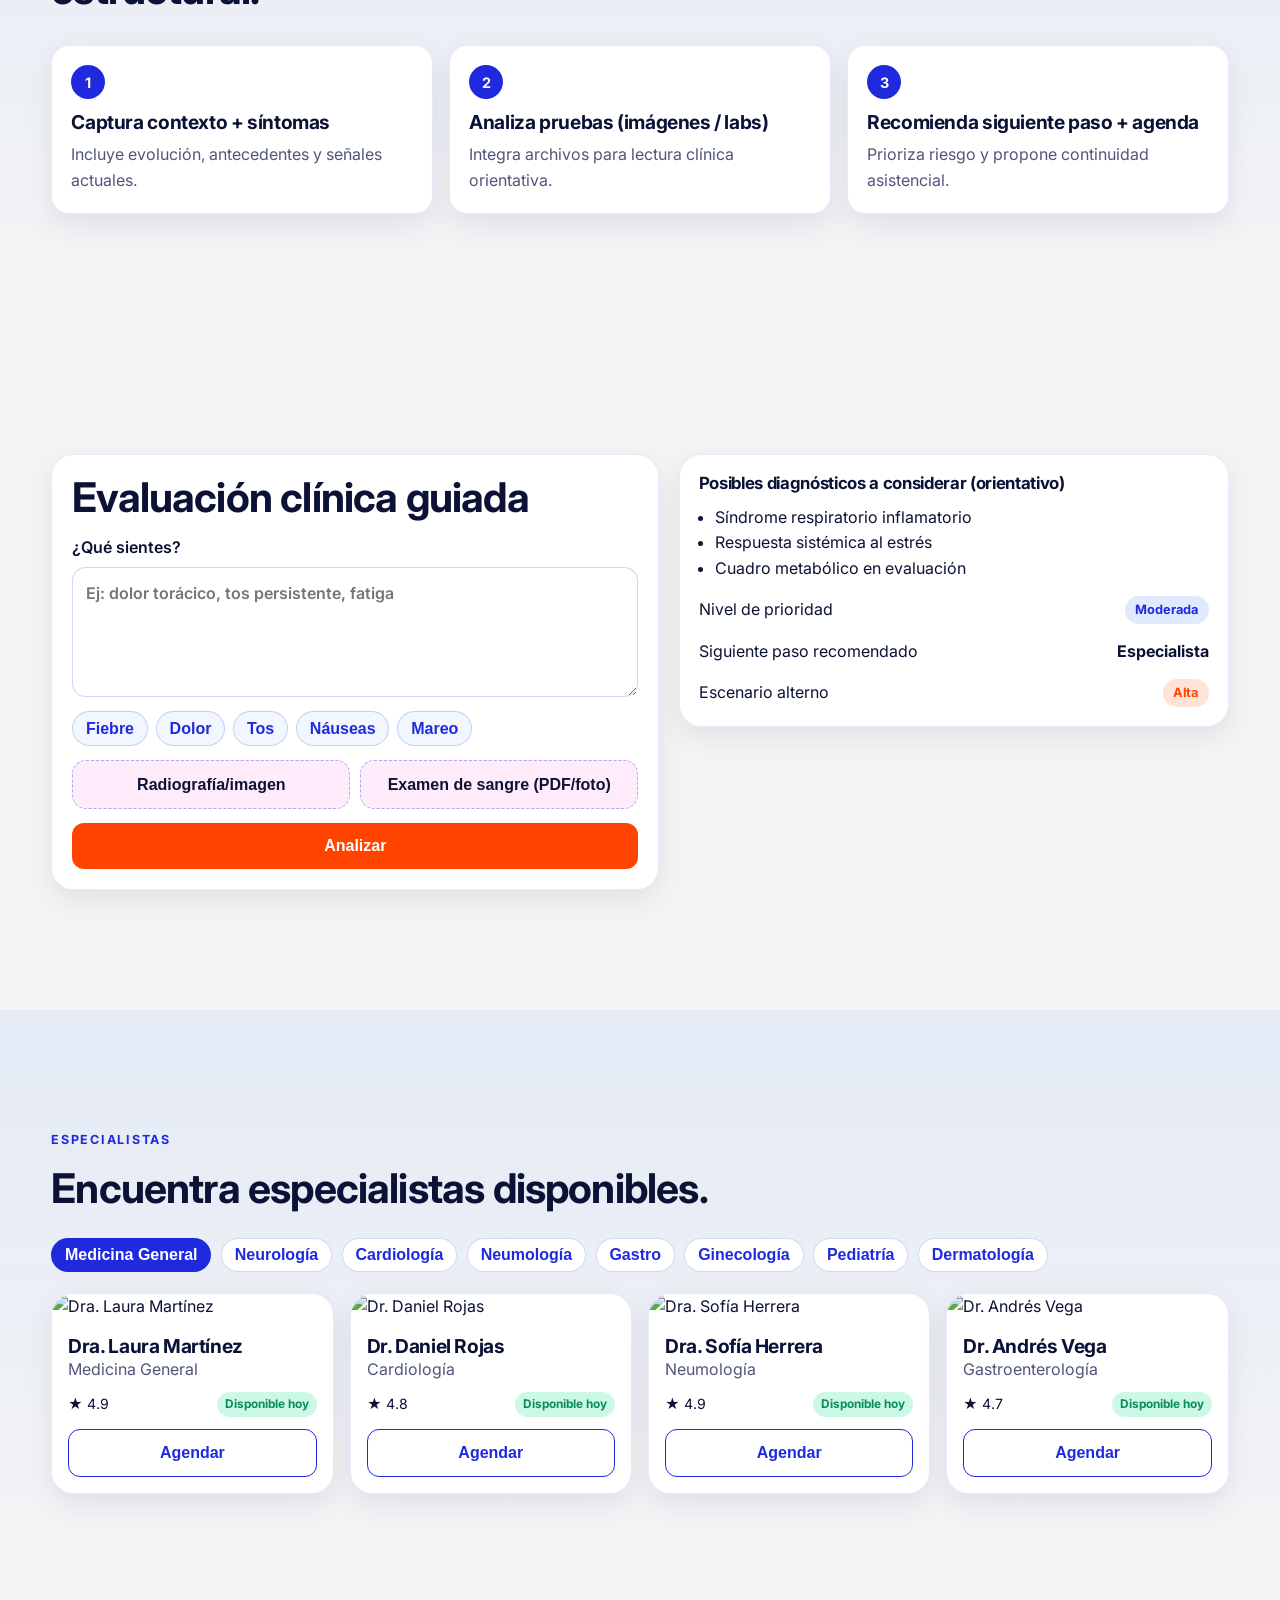
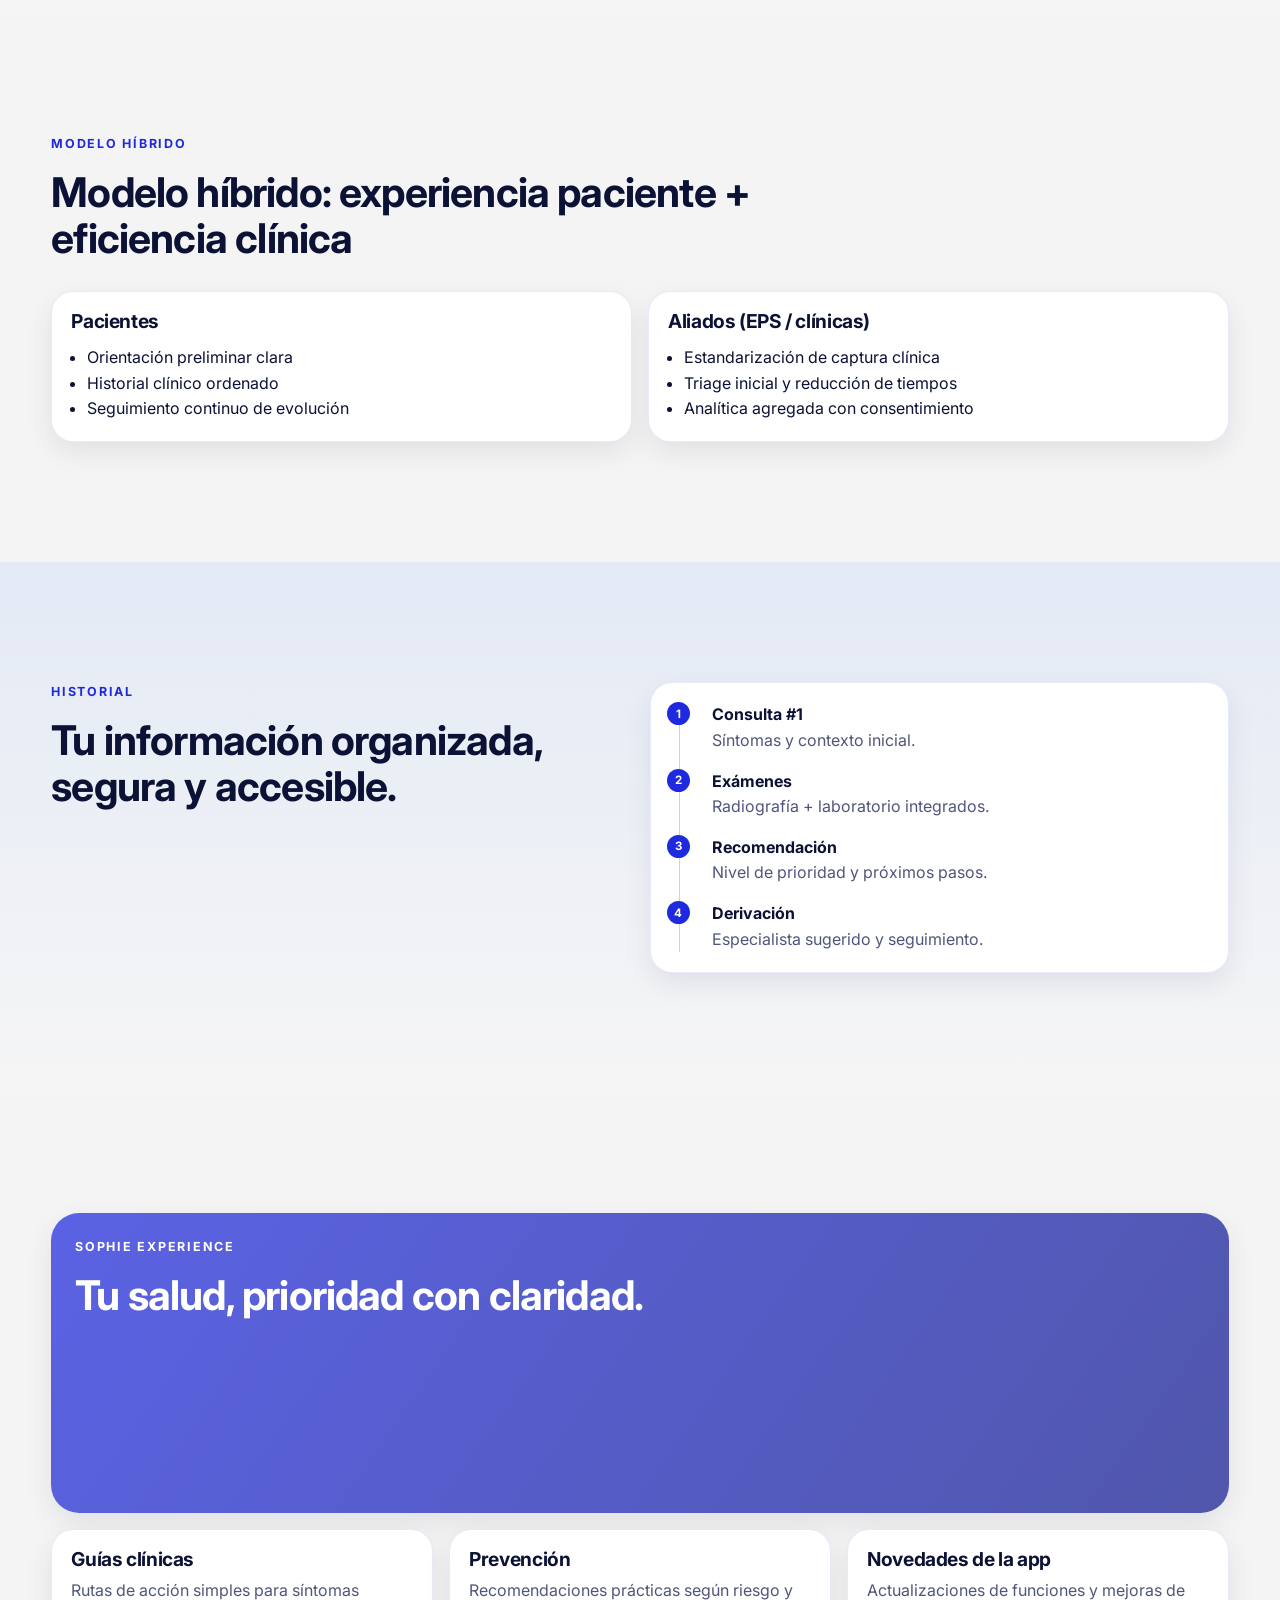
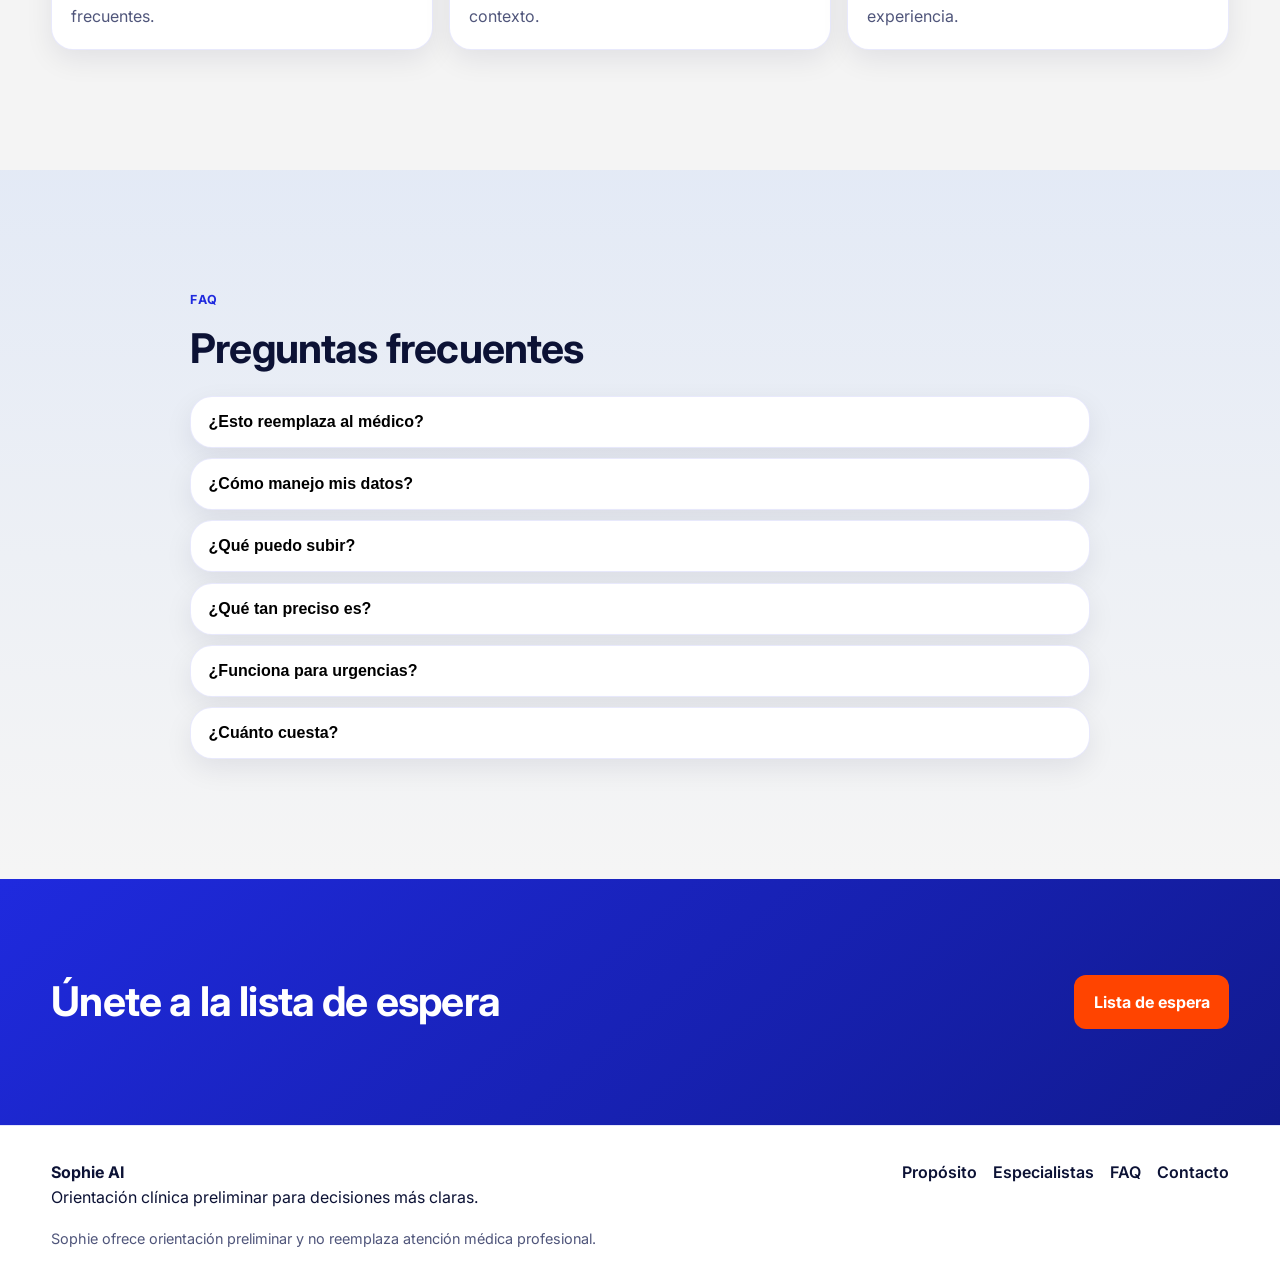
==== commit f5408857: "Update landing page layout and styles" ====
--- a/Landing_Page/index.html
+++ b/Landing_Page/index.html
@@ -3,614 +3,413 @@
 <head>
     <meta charset="UTF-8">
     <meta name="viewport" content="width=device-width, initial-scale=1.0">
-    <title>Sophie AI | Sistema Clínico Inteligente</title>
-    <meta name="description" content="Transformando síntomas aislados en comprensión clínica profunda. Análisis inteligente de contexto, hábitos e historial.">
-    
-    <!-- Fonts -->
+    <title>Sophie AI | Orientación Clínica Inteligente</title>
+    <meta name="description" content="Sophie integra síntomas, imágenes y exámenes para orientar el siguiente paso con claridad.">
     <link rel="preconnect" href="https://fonts.googleapis.com">
     <link rel="preconnect" href="https://fonts.gstatic.com" crossorigin>
-    <link href="https://fonts.googleapis.com/css2?family=Fraunces:opsz,wght@9..144,600;9..144,700&family=Inter:wght@400;600;700&display=swap" rel="stylesheet">
-    
-    <!-- Icons -->
-    <script src="https://unpkg.com/lucide@latest"></script>
-    
-    <!-- Styles -->
-    <link rel="stylesheet" href="/Landing_Page/style.css">
+    <link href="https://fonts.googleapis.com/css2?family=Inter:wght@400;500;600;700;800&display=swap" rel="stylesheet">
+    <link rel="stylesheet" href="./style.css">
 </head>
 <body>
-    <div class="bg-blobs">
-        <div class="blob blob-1"></div>
-        <div class="blob blob-2"></div>
-        <div class="blob blob-3"></div>
-    </div>
-
-    <header>
-        <div class="container nav">
-            <div class="logo">
-                <i data-lucide="activity"></i>
-                Sophie<span>AI</span>
-            </div>
-            <div class="nav-links">
+    <header class="site-header">
+        <div class="container nav-wrap">
+            <a href="#inicio" class="logo">Sophie AI</a>
+            <button class="menu-toggle" aria-label="Abrir menú" aria-expanded="false" aria-controls="main-nav">
+                <span></span><span></span><span></span>
+            </button>
+            <nav id="main-nav" class="main-nav">
                 <a href="#proposito">Propósito</a>
                 <a href="#como-funciona">Cómo funciona</a>
-                <a href="#consulta-virtual">Consulta virtual</a>
-                <a href="#modelo">Modelo Híbrido</a>
+                <a href="#evaluacion">Evaluación</a>
                 <a href="#especialistas">Especialistas</a>
+                <a href="#historial">Historial</a>
+                <a href="#faq">FAQ</a>
                 <a href="#contacto">Contacto</a>
-            </div>
-            <a href="#contacto" class="btn btn-outline btn-sm">Lista de espera</a>
+            </nav>
+            <a href="#contacto" class="btn btn-primary btn-sm nav-cta">Lista de espera</a>
         </div>
     </header>
 
-    <main>
-        <!-- Hero Section -->
-        <section id="proposito" class="hero container">
-            <div class="hero-layout">
+    <main id="inicio">
+        <section class="hero" aria-label="Hero principal">
+            <div class="container hero-layout">
                 <div class="hero-copy">
-                    <div class="concept-tag">Prototipo para Pacientes</div>
-                    <h1>Comprensión Clínica <br><span class="gradient-text">Más Allá del Síntoma</span></h1>
-                    <p>Sophie es un sistema clínico inteligente que transforma síntomas aislados y datos dispersos en comprensión clínica. Integra síntomas, hábitos, estrés, sueño e historial para ayudarte a entender mejor qué podría estar pasando y qué decisión tomar.</p>
-                    <div class="cta-group">
-                        <a href="#contacto" class="btn btn-primary">Unirme a la lista de espera</a>
-                        <a href="#como-funciona" class="btn btn-outline">Conocer cómo funciona</a>
-                    </div>
-                    <p class="hero-meta">Idea / prototipo en desarrollo. Diseñado para orientar decisiones en casos no urgentes pero importantes.</p>
-                </div>
-                <div class="hero-visual" aria-hidden="true">
-                    <div class="hero-grid"></div>
-                    <div class="hero-orbit hero-orbit-1"></div>
-                    <div class="hero-orbit hero-orbit-2"></div>
-                    <div class="hero-glow hero-glow-blue"></div>
-                    <div class="hero-glow hero-glow-red"></div>
-                    <div class="hero-bokeh hero-bokeh-1"></div>
-                    <div class="hero-bokeh hero-bokeh-2"></div>
-                    <div class="hero-bokeh hero-bokeh-3"></div>
-
-                    <div class="doctor-scene">
-                        <div class="doctor-silhouette">
-                            <div class="doctor-head"></div>
-                            <div class="doctor-torso"></div>
-                            <div class="doctor-coat"></div>
-                            <div class="doctor-arm"></div>
-                            <div class="doctor-hand">
-                                <span class="doctor-finger"></span>
+                    <p class="eyebrow">Clinical Intelligence</p>
+                    <h1>Entendemos tu salud desde el origen.</h1>
+                    <p class="hero-subtitle">Sophie integra síntomas, imágenes y exámenes para orientarte con claridad y priorizar el siguiente paso.</p>
+                    <div class="hero-actions">
+                        <a href="#evaluacion" class="btn btn-primary">Iniciar evaluación</a>
+                        <a href="#como-funciona" class="btn btn-outline-light">Ver cómo funciona</a>
+                    </div>
+                    <p class="hero-note">Orientación preliminar. No reemplaza atención médica.</p>
+                </div>
+                <aside class="hero-preview" aria-label="Vista previa de evaluación">
+                    <div class="preview-top">
+                        <span>Sophie Flow</span>
+                        <span class="status-pill">Caso activo</span>
+                    </div>
+                    <h3>Evaluación en curso</h3>
+                    <div class="progress-row">
+                        <span>Captura clínica</span>
+                        <strong>68%</strong>
+                    </div>
+                    <div class="progress-track"><span></span></div>
+                    <div class="chip-row">
+                        <span class="chip">Síntomas</span>
+                        <span class="chip">Radiografía</span>
+                        <span class="chip">Laboratorio</span>
+                    </div>
+                    <div class="priority-card">
+                        <p>Nivel de urgencia</p>
+                        <strong>Moderada</strong>
+                    </div>
+                    <button class="btn btn-soft" type="button">Ver especialistas</button>
+                </aside>
+            </div>
+        </section>
+
+        <section id="proposito" class="section">
+            <div class="container">
+                <div class="section-head">
+                    <p class="eyebrow eyebrow-blue">Propósito</p>
+                    <h2>Una sola lectura clínica para decidir mejor.</h2>
+                </div>
+                <div class="services-grid">
+                    <article class="service-card service-a">
+                        <div class="service-icon">✦</div>
+                        <h3>Síntomas</h3>
+                        <p>Describe lo que sientes en 60 segundos.</p>
+                        <button class="arrow-btn" type="button" aria-label="Ver síntomas">→</button>
+                    </article>
+                    <article class="service-card service-b">
+                        <div class="service-icon">◉</div>
+                        <h3>Radiografías e imágenes</h3>
+                        <p>Sube imágenes y obtiene hallazgos orientativos.</p>
+                        <button class="arrow-btn" type="button" aria-label="Ver imágenes">→</button>
+                    </article>
+                    <article class="service-card service-c">
+                        <div class="service-icon">⌁</div>
+                        <h3>Exámenes de sangre</h3>
+                        <p>Interpreta rangos y patrones relevantes.</p>
+                        <button class="arrow-btn" type="button" aria-label="Ver exámenes">→</button>
+                    </article>
+                    <article class="service-card service-d">
+                        <div class="service-icon">✓</div>
+                        <h3>Plan de acción</h3>
+                        <p>Autocuidado, urgencias o especialista recomendado.</p>
+                        <button class="arrow-btn" type="button" aria-label="Ver plan de acción">→</button>
+                    </article>
+                </div>
+            </div>
+        </section>
+
+        <section id="como-funciona" class="section section-alt">
+            <div class="container">
+                <div class="section-head">
+                    <p class="eyebrow eyebrow-blue">Cómo funciona</p>
+                    <h2>De datos dispersos a comprensión estructural.</h2>
+                </div>
+                <div class="steps-grid">
+                    <article class="step-card">
+                        <span class="step-number">1</span>
+                        <h3>Captura contexto + síntomas</h3>
+                        <p>Incluye evolución, antecedentes y señales actuales.</p>
+                    </article>
+                    <article class="step-card">
+                        <span class="step-number">2</span>
+                        <h3>Analiza pruebas (imágenes / labs)</h3>
+                        <p>Integra archivos para lectura clínica orientativa.</p>
+                    </article>
+                    <article class="step-card">
+                        <span class="step-number">3</span>
+                        <h3>Recomienda siguiente paso + agenda</h3>
+                        <p>Prioriza riesgo y propone continuidad asistencial.</p>
+                    </article>
+                </div>
+            </div>
+        </section>
+
+        <section id="evaluacion" class="section">
+            <div class="container eval-layout">
+                <div class="eval-panel">
+                    <h2>Evaluación clínica guiada</h2>
+                    <label>¿Qué sientes?
+                        <textarea rows="4" placeholder="Ej: dolor torácico, tos persistente, fatiga"></textarea>
+                    </label>
+                    <div class="toggle-wrap" aria-label="Síntomas frecuentes">
+                        <button class="toggle-chip" type="button">Fiebre</button>
+                        <button class="toggle-chip" type="button">Dolor</button>
+                        <button class="toggle-chip" type="button">Tos</button>
+                        <button class="toggle-chip" type="button">Náuseas</button>
+                        <button class="toggle-chip" type="button">Mareo</button>
+                    </div>
+                    <div class="upload-grid">
+                        <button class="upload-box" type="button">Radiografía/imagen</button>
+                        <button class="upload-box" type="button">Examen de sangre (PDF/foto)</button>
+                    </div>
+                    <button class="btn btn-primary" type="button">Analizar</button>
+                </div>
+                <aside class="result-panel" aria-label="Resultado preliminar">
+                    <h3>Posibles diagnósticos a considerar (orientativo)</h3>
+                    <ul>
+                        <li>Síndrome respiratorio inflamatorio</li>
+                        <li>Respuesta sistémica al estrés</li>
+                        <li>Cuadro metabólico en evaluación</li>
+                    </ul>
+                    <div class="result-row">
+                        <span>Nivel de prioridad</span>
+                        <strong class="tag-priority tag-moderada">Moderada</strong>
+                    </div>
+                    <div class="result-row">
+                        <span>Siguiente paso recomendado</span>
+                        <strong>Especialista</strong>
+                    </div>
+                    <div class="result-row">
+                        <span>Escenario alterno</span>
+                        <strong class="tag-priority tag-alta">Alta</strong>
+                    </div>
+                </aside>
+            </div>
+        </section>
+
+        <section id="especialistas" class="section section-alt">
+            <div class="container">
+                <div class="section-head">
+                    <p class="eyebrow eyebrow-blue">Especialistas</p>
+                    <h2>Encuentra especialistas disponibles.</h2>
+                </div>
+                <div class="category-chips" role="tablist" aria-label="Categorías médicas">
+                    <button type="button" class="cat-chip is-active">Medicina General</button>
+                    <button type="button" class="cat-chip">Neurología</button>
+                    <button type="button" class="cat-chip">Cardiología</button>
+                    <button type="button" class="cat-chip">Neumología</button>
+                    <button type="button" class="cat-chip">Gastro</button>
+                    <button type="button" class="cat-chip">Ginecología</button>
+                    <button type="button" class="cat-chip">Pediatría</button>
+                    <button type="button" class="cat-chip">Dermatología</button>
+                </div>
+                <div class="doctor-grid">
+                    <article class="doctor-card">
+                        <img src="https://images.unsplash.com/photo-1559839734-2b71ea197ec2?auto=format&fit=crop&w=900&q=80" alt="Dra. Laura Martínez">
+                        <div class="doctor-body">
+                            <h3>Dra. Laura Martínez</h3>
+                            <p>Medicina General</p>
+                            <div class="doctor-meta">
+                                <span>★ 4.9</span>
+                                <span class="available">Disponible hoy</span>
                             </div>
+                            <button class="btn btn-outline" type="button">Agendar</button>
                         </div>
-                    </div>
-
-                    <div class="hero-chip chip-heart">
-                        <i data-lucide="heart-pulse"></i>
-                        <span>Riesgo cardiovascular</span>
-                    </div>
-                    <div class="hero-chip chip-lung">
-                        <i data-lucide="activity"></i>
-                        <span>Patrón respiratorio</span>
-                    </div>
-
-                    <div class="hero-anatomy hero-holo-stage">
-                        <div class="hero-holo-panels">
-                            <div class="holo-panel holo-panel-top">
-                                <div class="mini-grid"></div>
-                                <div class="mini-bars">
-                                    <span style="height: 32%"></span>
-                                    <span style="height: 58%"></span>
-                                    <span style="height: 44%"></span>
-                                    <span style="height: 72%"></span>
-                                    <span style="height: 52%"></span>
-                                </div>
+                    </article>
+                    <article class="doctor-card">
+                        <img src="https://images.unsplash.com/photo-1612531385446-f7b7c0f4e7d1?auto=format&fit=crop&w=900&q=80" alt="Dr. Daniel Rojas">
+                        <div class="doctor-body">
+                            <h3>Dr. Daniel Rojas</h3>
+                            <p>Cardiología</p>
+                            <div class="doctor-meta">
+                                <span>★ 4.8</span>
+                                <span class="available">Disponible hoy</span>
                             </div>
-                            <div class="holo-panel holo-panel-right">
-                                <div class="mini-lines"></div>
-                                <div class="mini-lines faint"></div>
+                            <button class="btn btn-outline" type="button">Agendar</button>
+                        </div>
+                    </article>
+                    <article class="doctor-card">
+                        <img src="https://images.unsplash.com/photo-1594824476967-48c8b964273f?auto=format&fit=crop&w=900&q=80" alt="Dra. Sofía Herrera">
+                        <div class="doctor-body">
+                            <h3>Dra. Sofía Herrera</h3>
+                            <p>Neumología</p>
+                            <div class="doctor-meta">
+                                <span>★ 4.9</span>
+                                <span class="available">Disponible hoy</span>
                             </div>
-                            <div class="holo-panel holo-panel-left">
-                                <div class="mini-grid"></div>
-                                <div class="mini-wave"></div>
+                            <button class="btn btn-outline" type="button">Agendar</button>
+                        </div>
+                    </article>
+                    <article class="doctor-card">
+                        <img src="https://images.unsplash.com/photo-1537368910025-700350fe46c7?auto=format&fit=crop&w=900&q=80" alt="Dr. Andrés Vega">
+                        <div class="doctor-body">
+                            <h3>Dr. Andrés Vega</h3>
+                            <p>Gastroenterología</p>
+                            <div class="doctor-meta">
+                                <span>★ 4.7</span>
+                                <span class="available">Disponible hoy</span>
                             </div>
+                            <button class="btn btn-outline" type="button">Agendar</button>
                         </div>
-
-                        <div class="hero-touch-point">
-                            <span class="touch-ring ring-1"></span>
-                            <span class="touch-ring ring-2"></span>
-                            <span class="touch-core"></span>
-                        </div>
-
-                        <svg class="hero-svg-heart" viewBox="0 0 340 320" role="img" aria-label="Corazón holográfico anatómico">
-                            <defs>
-                                <linearGradient id="holoHeartFill" x1="0%" y1="0%" x2="100%" y2="100%">
-                                    <stop offset="0%" stop-color="#ffffff" stop-opacity="0.95" />
-                                    <stop offset="38%" stop-color="#6FA8DC" stop-opacity="0.8" />
-                                    <stop offset="72%" stop-color="#F28B82" stop-opacity="0.78" />
-                                    <stop offset="100%" stop-color="#E7434C" stop-opacity="0.72" />
-                                </linearGradient>
-                                <radialGradient id="holoCore" cx="50%" cy="48%" r="50%">
-                                    <stop offset="0%" stop-color="#ffd27a" stop-opacity="1" />
-                                    <stop offset="35%" stop-color="#ff9f43" stop-opacity="0.9" />
-                                    <stop offset="100%" stop-color="#ff9f43" stop-opacity="0" />
-                                </radialGradient>
-                                <filter id="holoGlow" x="-60%" y="-60%" width="220%" height="220%">
-                                    <feGaussianBlur stdDeviation="8" result="blur" />
-                                    <feMerge>
-                                        <feMergeNode in="blur" />
-                                        <feMergeNode in="SourceGraphic" />
-                                    </feMerge>
-                                </filter>
-                            </defs>
-                            <ellipse cx="170" cy="170" rx="74" ry="92" fill="url(#holoHeartFill)" opacity="0.2" filter="url(#holoGlow)"/>
-                            <circle cx="170" cy="152" r="52" fill="url(#holoCore)" class="hero-heart-core"/>
-
-                            <path d="M175 76c22-21 46-18 59 1 16 22 8 49-8 67-10 12-24 22-42 37-16 13-22 33-19 59-17-20-34-31-44-41-21-19-35-44-24-71 10-24 40-35 64-18 4-12 8-24 14-34z"
-                                  fill="url(#holoHeartFill)" stroke="#d9f1ff" stroke-opacity="0.88" stroke-width="3" filter="url(#holoGlow)"/>
-                            <path d="M173 86c-11 14-15 31-14 44m27-36c15-11 29-12 40-4m-116 78c18 10 29 26 32 49m111-37c-17 9-29 26-34 50m-52-82c-4 22-3 48 2 75"
-                                  fill="none" stroke="#bff8ff" stroke-opacity="0.8" stroke-width="2"/>
-
-                            <path d="M116 114l108 109M103 151l133 73M137 95l70 143M170 82l1 155M202 97l-62 141M230 126l-118 104"
-                                  fill="none" stroke="#8de8ff" stroke-opacity="0.45" stroke-width="1.1" class="hero-wireframe"/>
-
-                            <path d="M50 244h50l11-15 10 27 16-43 14 28 18-8 18 15h18" stroke="#54f2ff" stroke-width="3" fill="none" stroke-linecap="round" stroke-linejoin="round" class="hero-ecg-line"/>
-                            <path d="M58 263h42l8-9 10 16 13-22 9 14 20-4 13 8h22" stroke="#54f2ff" stroke-opacity="0.45" stroke-width="2" fill="none" stroke-linecap="round" stroke-linejoin="round" class="hero-ecg-line hero-ecg-line-secondary"/>
-                        </svg>
-                    </div>
-
-                    <div class="hero-stat stat-1">
-                        <span class="hero-stat-label">Contexto</span>
-                        <strong>+ hábitos + historial</strong>
-                    </div>
-                    <div class="hero-stat stat-2">
-                        <span class="hero-stat-label">Análisis</span>
-                        <strong>Respiratorio + cardio</strong>
-                    </div>
-                </div>
-            </div>
-        </section>
-
-        <!-- Benefits Section -->
-        <section id="tecnologia" class="container">
-            <div class="section-intro">
-                <h2 class="section-title">Qué entiende de tu contexto</h2>
-                <p class="section-subtitle">No solo preguntamos “qué sientes”. Buscamos una comprensión más completa de tu situación.</p>
-            </div>
-            <div class="features-grid">
-                <div class="feature-card">
-                    <div class="feature-icon"><i data-lucide="brain"></i></div>
-                    <h3>Entender posibles causas</h3>
-                    <p>Analizamos síntomas dentro de tu contexto para generar explicaciones más útiles que una búsqueda general.</p>
-                </div>
-                <div class="feature-card">
-                    <div class="feature-icon"><i data-lucide="gauge"></i></div>
-                    <h3>Detectar patrones personales</h3>
-                    <p>Identificamos tendencias repetidas en tus síntomas y hábitos que pueden pasar desapercibidas en consultas breves.</p>
-                </div>
-                <div class="feature-card">
-                    <div class="feature-icon"><i data-lucide="database"></i></div>
-                    <h3>Relacionar hábitos y datos</h3>
-                    <p>Conectamos sueño, estrés y rutina con tu evolución para entender mejor el “por qué” detrás de cada cambio.</p>
-                </div>
-                <div class="feature-card">
-                    <div class="feature-icon"><i data-lucide="file-heart"></i></div>
-                    <h3>Analizar historial clínico</h3>
-                    <p>Tomamos en cuenta antecedentes y contexto previo para que la evaluación no empiece desde cero cada vez.</p>
-                </div>
-            </div>
-        </section>
-
-        <!-- Positioning Section -->
-        <section id="posicionamiento" class="container">
-            <div class="section-intro">
-                <h2 class="section-title">Qué es y qué no es</h2>
-                <p class="section-subtitle">Una forma más clara de entender tu salud, sin prometer reemplazar la atención médica.</p>
-            </div>
-            <div class="duo-grid">
-                <div class="panel-card panel-card-muted">
-                    <h3>No es</h3>
-                    <ul class="plain-list">
-                        <li>Una app de wellness tradicional</li>
-                        <li>Un sistema médico reactivo que solo clasifica urgencia</li>
-                        <li>Un reemplazo de atención médica presencial</li>
-                    </ul>
-                </div>
-                <div class="panel-card panel-card-highlight">
-                    <h3>Sí es</h3>
-                    <ul class="plain-list">
-                        <li>Un sistema híbrido que conecta estilo de vida y análisis clínico</li>
-                        <li>Una evaluación inicial estructurada y contextual</li>
-                        <li>Una guía para ayudarte a decidir qué hacer después</li>
-                    </ul>
-                </div>
-            </div>
-        </section>
-
-        <!-- How it Works -->
-        <section id="como-funciona" class="container">
-            <div class="section-intro">
-                <h2 class="section-title">Cómo funciona</h2>
-                <p class="section-subtitle">Combinamos evaluación estructurada, contexto personal y decisión guiada.</p>
-            </div>
-            <div class="steps-grid">
-                <div class="step-card">
-                    <div class="step-number">1</div>
-                    <h3>Evaluación inicial</h3>
-                    <p>La IA realiza preguntas estructuradas sobre síntomas, evolución, señales de alerta y contexto general.</p>
-                </div>
-                <div class="step-card">
-                    <div class="step-number">2</div>
-                    <h3>Análisis contextual</h3>
-                    <p>Integra historial, hábitos y datos como sueño o estrés para detectar patrones y posibles causas.</p>
-                </div>
-                <div class="step-card">
-                    <div class="step-number">3</div>
-                    <h3>Guía y derivación</h3>
-                    <p>Te orienta con próximos pasos y, si el caso lo requiere, sugiere intervención de un profesional.</p>
-                </div>
-            </div>
-        </section>
-
-        <!-- Virtual Consultation Demo -->
-        <section id="consulta-virtual" class="container">
-            <div class="section-intro">
-                <h2 class="section-title">Consulta virtual guiada por IA</h2>
-                <p class="section-subtitle">Una experiencia tipo chat donde la IA hace preguntas clínicas estructuradas para entender síntomas, contexto y evolución.</p>
-            </div>
-
-            <div class="consult-grid">
-                <div class="consult-chat panel-card panel-card-highlight">
-                    <div class="consult-chat-header">
-                        <div class="consult-status">
-                            <span class="consult-dot"></span>
-                            <div>
-                                <strong>Sophie Consulta</strong>
-                                <p>Modo evaluación inicial</p>
-                            </div>
-                        </div>
-                        <span class="consult-badge">Demo interactiva</span>
-                    </div>
-
-                    <div id="consultMessages" class="consult-messages" aria-live="polite"></div>
-
-                    <div class="consult-quick">
-                        <p class="consult-quick-label">Respuestas sugeridas</p>
-                        <div id="consultOptions" class="consult-options"></div>
-                    </div>
-
-                    <form id="consultForm" class="consult-input-row" onsubmit="event.preventDefault();">
-                        <input id="consultInput" class="consult-input" type="text" placeholder="Escribe tu respuesta..." aria-label="Respuesta del usuario">
-                        <button id="consultSend" class="btn btn-primary consult-send" type="submit">Enviar</button>
-                    </form>
-                </div>
-
-                <div class="consult-side">
-                    <div class="panel-card">
-                        <h3>Qué evalúa la IA en este chat</h3>
-                        <ul class="plain-list">
-                            <li>Inicio y evolución de los síntomas</li>
-                            <li>Señales de alarma y nivel de urgencia</li>
-                            <li>Contexto: sueño, estrés, hábitos, antecedentes</li>
-                            <li>Factores que empeoran o alivian</li>
-                            <li>Necesidad de seguimiento o escalamiento clínico</li>
+                    </article>
+                </div>
+            </div>
+        </section>
+
+        <section id="modelo" class="section">
+            <div class="container">
+                <div class="section-head">
+                    <p class="eyebrow eyebrow-blue">Modelo híbrido</p>
+                    <h2>Modelo híbrido: experiencia paciente + eficiencia clínica</h2>
+                </div>
+                <div class="hybrid-grid">
+                    <article class="hybrid-card">
+                        <h3>Pacientes</h3>
+                        <ul>
+                            <li>Orientación preliminar clara</li>
+                            <li>Historial clínico ordenado</li>
+                            <li>Seguimiento continuo de evolución</li>
                         </ul>
-                    </div>
-                    <div class="panel-card panel-card-muted consult-note-card">
-                        <h3>Importante</h3>
-                        <p class="panel-copy">Esta sección es una simulación visual de la experiencia. El objetivo es mostrar cómo se vería una consulta conversacional guiada y estructurada dentro del producto.</p>
-                    </div>
-                </div>
-            </div>
-        </section>
-
-        <!-- Hybrid Model Section -->
-        <section id="modelo" class="container">
-            <div class="section-intro">
-                <h2 class="section-title">Modelo de atención híbrido</h2>
-                <p class="section-subtitle">La plataforma combina evaluación inicial asistida por IA con escalamiento clínico a profesionales de salud cuando el caso lo requiere.</p>
-            </div>
-            <div class="duo-grid">
-                <div class="panel-card panel-card-highlight">
-                    <h3>Rol de la IA</h3>
-                    <ul class="plain-list">
-                        <li>Recopila síntomas, evolución y contexto del paciente</li>
-                        <li>Integra historial clínico, hábitos y datos relevantes</li>
-                        <li>Detecta patrones y posibles explicaciones en contexto</li>
-                        <li>Estructura el caso y orienta próximos pasos</li>
-                        <li>Identifica criterios de escalamiento clínico</li>
-                    </ul>
-                </div>
-                <div class="panel-card">
-                    <h3>Rol del profesional de salud</h3>
-                    <ul class="plain-list">
-                        <li>Evalúa casos complejos, persistentes o con riesgo clínico</li>
-                        <li>Aporta criterio clínico y juicio profesional</li>
-                        <li>Define conducta, seguimiento o atención presencial</li>
-                        <li>Interpreta hallazgos cuando se requiere supervisión humana</li>
-                        <li>Resuelve situaciones fuera del alcance digital</li>
-                    </ul>
-                </div>
-            </div>
-            <div class="model-summary">
-                <div class="concept-tag">Principio Operativo</div>
-                <p>La IA acelera y contextualiza. El profesional decide e interviene cuando importa.</p>
-            </div>
-        </section>
-
-        <!-- Specialists Network -->
-        <section id="especialistas" class="container">
-            <div class="section-intro">
-                <h2 class="section-title">Escalamiento clínico y red profesional</h2>
-                <p class="section-subtitle">Cuando la evaluación inicial identifica riesgo, complejidad o necesidad de intervención, se activa una ruta de derivación a profesionales de salud.</p>
-            </div>
-            <div class="panel-card long-card specialists-intro">
-                <p>El sistema está diseñado para trabajar con una red de especialistas asociados, de modo que los casos que no deben manejarse solo de forma digital reciban atención humana. La información estructurada en la evaluación inicial ayuda a acelerar la revisión clínica y mejorar la continuidad del proceso.</p>
-            </div>
-
-            <div class="specialists-grid">
-                <article class="specialist-card">
-                    <img src="https://randomuser.me/api/portraits/women/44.jpg" alt="Especialista en medicina general" class="specialist-photo">
-                    <div class="specialist-body">
-                        <h3>Dra. Laura Martínez</h3>
-                        <p class="specialist-role">Medicina General</p>
-                        <p>Primera valoración clínica y seguimiento de síntomas frecuentes o inespecíficos.</p>
+                    </article>
+                    <article class="hybrid-card">
+                        <h3>Aliados (EPS / clínicas)</h3>
+                        <ul>
+                            <li>Estandarización de captura clínica</li>
+                            <li>Triage inicial y reducción de tiempos</li>
+                            <li>Analítica agregada con consentimiento</li>
+                        </ul>
+                    </article>
+                </div>
+            </div>
+        </section>
+
+        <section id="historial" class="section section-alt">
+            <div class="container history-layout">
+                <div>
+                    <p class="eyebrow eyebrow-blue">Historial</p>
+                    <h2>Tu información organizada, segura y accesible.</h2>
+                </div>
+                <ol class="timeline">
+                    <li><span>Consulta #1</span><p>Síntomas y contexto inicial.</p></li>
+                    <li><span>Exámenes</span><p>Radiografía + laboratorio integrados.</p></li>
+                    <li><span>Recomendación</span><p>Nivel de prioridad y próximos pasos.</p></li>
+                    <li><span>Derivación</span><p>Especialista sugerido y seguimiento.</p></li>
+                </ol>
+            </div>
+        </section>
+
+        <section id="recursos" class="section">
+            <div class="container">
+                <article class="feature-banner">
+                    <div class="feature-overlay">
+                        <p class="eyebrow">Sophie Experience</p>
+                        <h2>Tu salud, prioridad con claridad.</h2>
                     </div>
                 </article>
-                <article class="specialist-card">
-                    <img src="https://randomuser.me/api/portraits/men/32.jpg" alt="Especialista en medicina interna" class="specialist-photo">
-                    <div class="specialist-body">
-                        <h3>Dr. Daniel Rojas</h3>
-                        <p class="specialist-role">Medicina Interna</p>
-                        <p>Apoyo en casos con mayor complejidad clínica o necesidad de evaluación más profunda.</p>
-                    </div>
-                </article>
-                <article class="specialist-card">
-                    <img src="https://randomuser.me/api/portraits/women/68.jpg" alt="Especialista en salud mental" class="specialist-photo">
-                    <div class="specialist-body">
-                        <h3>Dra. Sofía Herrera</h3>
-                        <p class="specialist-role">Psicología / Salud Mental</p>
-                        <p>Intervención en casos donde estrés, ansiedad o estado emocional influyen en el cuadro.</p>
-                    </div>
-                </article>
-                <article class="specialist-card">
-                    <img src="https://randomuser.me/api/portraits/men/75.jpg" alt="Especialista en nutrición" class="specialist-photo">
-                    <div class="specialist-body">
-                        <h3>Lic. Andrés Vega</h3>
-                        <p class="specialist-role">Nutrición Clínica</p>
-                        <p>Apoyo en hábitos, alimentación y relación con síntomas persistentes o metabólicos.</p>
-                    </div>
-                </article>
-            </div>
-
-            <div class="duo-grid specialist-bottom">
-                <div class="panel-card">
-                    <h3>Criterios de escalamiento</h3>
-                    <ul class="plain-list">
-                        <li>Presencia de señales de alarma</li>
-                        <li>Síntomas persistentes o en empeoramiento</li>
-                        <li>Alta incertidumbre clínica</li>
-                        <li>Necesidad de evaluación física o pruebas complementarias</li>
-                        <li>Casos fuera del alcance de orientación digital</li>
-                    </ul>
-                </div>
-                <div class="panel-card panel-card-muted">
-                    <h3>Objetivo del escalamiento</h3>
-                    <p class="panel-copy">No todos los casos requieren intervención inmediata, pero los que sí la necesitan deben identificarse a tiempo y canalizarse correctamente. La plataforma prioriza orientación, continuidad y decisión informada.</p>
-                </div>
-            </div>
-        </section>
-
-        <!-- Triage Comparison -->
-        <section id="diferencia" class="container">
-            <div class="section-intro">
-                <h2 class="section-title">Más allá del triage tradicional</h2>
-                <p class="section-subtitle">El triage clasifica la urgencia. Sophie busca entender el problema dentro de tu contexto.</p>
-            </div>
-            <div class="duo-grid">
-                <div class="panel-card">
-                    <h3>Triage tradicional</h3>
-                    <ul class="plain-list">
-                        <li>Clasifica nivel de urgencia</li>
-                        <li>Identifica señales de alarma</li>
-                        <li>Ayuda a decidir si ir a urgencias o esperar</li>
-                        <li>No profundiza necesariamente en causas</li>
-                    </ul>
-                </div>
-                <div class="panel-card panel-card-highlight">
-                    <h3>Sophie AI</h3>
-                    <ul class="plain-list">
-                        <li>Evalúa urgencia y contexto completo</li>
-                        <li>Integra historial, hábitos y datos personales</li>
-                        <li>Detecta patrones y posibles causas</li>
-                        <li>Te guía en la decisión siguiente</li>
-                    </ul>
-                </div>
-            </div>
-        </section>
-
-        <!-- Clinical Basis -->
-        <section id="base-clinica" class="container">
-            <div class="section-intro">
-                <h2 class="section-title">Base clínica y personalización</h2>
-                <p class="section-subtitle">Construido sobre protocolos clínicos y adaptado dinámicamente al contexto del paciente.</p>
-            </div>
-            <div class="panel-card long-card">
-                <p>Nos basamos en protocolos clínicos existentes desarrollados por médicos y los combinamos con algoritmos que permiten aplicarlos de forma dinámica y personalizada según cada paciente. El objetivo no es entregar información genérica, sino ofrecer una orientación más útil, contextual y accionable.</p>
-            </div>
-        </section>
-
-        <!-- Safety Notice -->
-        <section id="aviso" class="container">
-            <div class="notice-card">
-                <div class="notice-icon"><i data-lucide="shield-alert"></i></div>
-                <div>
-                    <h3>Aviso importante</h3>
-                    <p>Sophie AI es una herramienta de orientación y comprensión clínica en desarrollo. No sustituye diagnóstico médico, tratamiento profesional ni atención de urgencias. Ante signos de alarma o una emergencia, busca atención médica inmediata.</p>
-                </div>
-            </div>
-        </section>
-
-        <!-- CTA Section -->
-        <section id="contacto" class="container cta-section">
-            <div class="cta-panel">
-                <h2 class="cta-title">Participa en las primeras pruebas</h2>
-                <p class="cta-copy">Estamos desarrollando un prototipo para ayudar a pacientes a entender mejor sus síntomas en contexto. Puedes unirte a la lista de espera o solicitar una demo para conocer el enfoque.</p>
-                <form class="cta-form" onsubmit="event.preventDefault();">
-                    <input type="email" placeholder="tu@email.com" class="cta-input" aria-label="Correo electrónico">
-                    <button class="btn btn-primary cta-button" type="submit">Lista de espera</button>
-                </form>
-                <div class="cta-actions">
-                    <a href="#como-funciona" class="btn btn-outline">Conocer cómo funciona</a>
-                    <a href="mailto:hola@sophieai.health?subject=Quiero%20una%20demo" class="btn btn-outline">Quiero una demo</a>
-                </div>
-                <p class="cta-note">Registro y demos en validación. Si aún no tienes correo del proyecto, luego cambiamos este enlace por tu contacto real.</p>
+                <div class="resource-grid">
+                    <article class="resource-card">
+                        <h3>Guías clínicas</h3>
+                        <p>Rutas de acción simples para síntomas frecuentes.</p>
+                    </article>
+                    <article class="resource-card">
+                        <h3>Prevención</h3>
+                        <p>Recomendaciones prácticas según riesgo y contexto.</p>
+                    </article>
+                    <article class="resource-card">
+                        <h3>Novedades de la app</h3>
+                        <p>Actualizaciones de funciones y mejoras de experiencia.</p>
+                    </article>
+                </div>
+            </div>
+        </section>
+
+        <section id="faq" class="section section-alt">
+            <div class="container faq-wrap">
+                <div class="section-head">
+                    <p class="eyebrow eyebrow-blue">FAQ</p>
+                    <h2>Preguntas frecuentes</h2>
+                </div>
+                <div class="faq-list">
+                    <article class="faq-item">
+                        <button class="faq-q" type="button" aria-expanded="false">¿Esto reemplaza al médico?</button>
+                        <div class="faq-a">No. Sophie ofrece orientación preliminar para apoyar decisiones.</div>
+                    </article>
+                    <article class="faq-item">
+                        <button class="faq-q" type="button" aria-expanded="false">¿Cómo manejo mis datos?</button>
+                        <div class="faq-a">Se usan con controles de privacidad y enfoque en seguridad clínica.</div>
+                    </article>
+                    <article class="faq-item">
+                        <button class="faq-q" type="button" aria-expanded="false">¿Qué puedo subir?</button>
+                        <div class="faq-a">Síntomas, radiografías/imágenes y resultados de exámenes de sangre.</div>
+                    </article>
+                    <article class="faq-item">
+                        <button class="faq-q" type="button" aria-expanded="false">¿Qué tan preciso es?</button>
+                        <div class="faq-a">La salida es orientativa y depende de la calidad de la información cargada.</div>
+                    </article>
+                    <article class="faq-item">
+                        <button class="faq-q" type="button" aria-expanded="false">¿Funciona para urgencias?</button>
+                        <div class="faq-a">Ante señales de alarma, recomienda atención de urgencias inmediata.</div>
+                    </article>
+                    <article class="faq-item">
+                        <button class="faq-q" type="button" aria-expanded="false">¿Cuánto cuesta?</button>
+                        <div class="faq-a">Estamos en fase de lanzamiento. Los planes se anunciarán al abrir acceso.</div>
+                    </article>
+                </div>
+            </div>
+        </section>
+
+        <section id="contacto" class="section contact-cta">
+            <div class="container contact-inner">
+                <h2>Únete a la lista de espera</h2>
+                <a href="#inicio" class="btn btn-primary">Lista de espera</a>
             </div>
         </section>
     </main>
 
-    <footer class="container">
-        <div class="logo logo-center">
-            <i data-lucide="activity"></i>
-            Sophie<span>AI</span>
+    <footer class="site-footer">
+        <div class="container footer-grid">
+            <div>
+                <strong>Sophie AI</strong>
+                <p>Orientación clínica preliminar para decisiones más claras.</p>
+            </div>
+            <div class="footer-links">
+                <a href="#proposito">Propósito</a>
+                <a href="#especialistas">Especialistas</a>
+                <a href="#faq">FAQ</a>
+                <a href="#contacto">Contacto</a>
+            </div>
+            <p class="footer-legal">Sophie ofrece orientación preliminar y no reemplaza atención médica profesional.</p>
         </div>
-        <p>&copy; 2026 Startup Health. Transformando la comprensión clínica.</p>
-        <p class="footer-note">Redes y política de privacidad: próximamente.</p>
     </footer>
 
     <script>
-        // Initialize Lucide icons
-        lucide.createIcons();
-
-        // Smooth scroll for valid internal anchors only
-        document.querySelectorAll('a[href^="#"]').forEach(anchor => {
-            anchor.addEventListener('click', function (e) {
-                const targetSelector = this.getAttribute('href');
-                if (!targetSelector || targetSelector === '#') return;
-
-                const target = document.querySelector(targetSelector);
+        document.querySelectorAll('a[href^="#"]').forEach((anchor) => {
+            anchor.addEventListener('click', (event) => {
+                const target = document.querySelector(anchor.getAttribute('href'));
                 if (!target) return;
-
-                e.preventDefault();
-                target.scrollIntoView({ behavior: 'smooth' });
+                event.preventDefault();
+                target.scrollIntoView({ behavior: 'smooth', block: 'start' });
             });
         });
 
-        // Virtual consultation chat demo
-        (function initConsultChat() {
-            const messagesEl = document.getElementById('consultMessages');
-            const optionsEl = document.getElementById('consultOptions');
-            const inputEl = document.getElementById('consultInput');
-            const formEl = document.getElementById('consultForm');
-            const sendBtn = document.getElementById('consultSend');
-
-            if (!messagesEl || !optionsEl || !inputEl || !formEl || !sendBtn) return;
-
-            const flow = [
-                {
-                    question: 'Hola, soy Sophie. Para orientarte mejor: ¿qué síntoma te preocupa más hoy?',
-                    options: ['Dolor en el pecho', 'Falta de aire', 'Mareo', 'Cansancio']
-                },
-                {
-                    question: '¿Hace cuánto empezó y cómo ha evolucionado?',
-                    options: ['Hoy, de repente', 'Desde hace 2-3 días', 'Hace semanas', 'Va empeorando']
-                },
-                {
-                    question: '¿Tienes alguna señal de alarma en este momento? (dolor intenso, desmayo, dificultad fuerte para respirar)',
-                    options: ['No', 'Leve', 'Sí, me preocupa']
-                },
-                {
-                    question: 'Para contextualizar: ¿cómo han estado tu sueño y estrés esta semana?',
-                    options: ['Dormí mal + estrés alto', 'Dormí bien', 'Estrés moderado', 'No estoy seguro/a']
-                },
-                {
-                    question: 'Gracias. Con estas respuestas, la IA puede estructurar el caso y sugerir siguientes pasos o escalamiento. ¿Quieres reiniciar la demo?',
-                    options: ['Reiniciar demo']
+        const menuToggle = document.querySelector('.menu-toggle');
+        const mainNav = document.querySelector('.main-nav');
+        menuToggle.addEventListener('click', () => {
+            const expanded = menuToggle.getAttribute('aria-expanded') === 'true';
+            menuToggle.setAttribute('aria-expanded', String(!expanded));
+            mainNav.classList.toggle('open');
+        });
+
+        document.querySelectorAll('.toggle-chip').forEach((chip) => {
+            chip.addEventListener('click', () => chip.classList.toggle('is-active'));
+        });
+
+        document.querySelectorAll('.cat-chip').forEach((chip) => {
+            chip.addEventListener('click', () => {
+                document.querySelectorAll('.cat-chip').forEach((c) => c.classList.remove('is-active'));
+                chip.classList.add('is-active');
+            });
+        });
+
+        document.querySelectorAll('.faq-q').forEach((button) => {
+            button.addEventListener('click', () => {
+                const item = button.closest('.faq-item');
+                const isOpen = item.classList.contains('is-open');
+                document.querySelectorAll('.faq-item').forEach((f) => {
+                    f.classList.remove('is-open');
+                    f.querySelector('.faq-q').setAttribute('aria-expanded', 'false');
+                });
+                if (!isOpen) {
+                    item.classList.add('is-open');
+                    button.setAttribute('aria-expanded', 'true');
                 }
-            ];
-
-            let step = 0;
-            let waiting = false;
-
-            function scrollToBottom() {
-                messagesEl.scrollTop = messagesEl.scrollHeight;
-            }
-
-            function addMessage(text, role) {
-                const row = document.createElement('div');
-                row.className = `consult-message consult-${role}`;
-
-                const bubble = document.createElement('div');
-                bubble.className = 'consult-bubble';
-                bubble.textContent = text;
-
-                row.appendChild(bubble);
-                messagesEl.appendChild(row);
-                scrollToBottom();
-            }
-
-            function renderOptions(list) {
-                optionsEl.innerHTML = '';
-                list.forEach(option => {
-                    const btn = document.createElement('button');
-                    btn.type = 'button';
-                    btn.className = 'consult-option';
-                    btn.textContent = option;
-                    btn.addEventListener('click', () => handleUserReply(option));
-                    optionsEl.appendChild(btn);
-                });
-            }
-
-            function askCurrentStep() {
-                waiting = true;
-                const current = flow[step];
-                addMessage(current.question, 'ai');
-                renderOptions(current.options);
-                inputEl.placeholder = step === flow.length - 1 ? 'Escribe "reiniciar" o usa el botón...' : 'Escribe tu respuesta...';
-                sendBtn.disabled = false;
-                waiting = false;
-            }
-
-            function handleUserReply(rawValue) {
-                if (waiting) return;
-                const value = (rawValue || '').trim();
-                if (!value) return;
-
-                const isFinalStep = step === flow.length - 1;
-                const wantsRestart = value.toLowerCase() === 'reiniciar' || value.toLowerCase() === 'reiniciar demo';
-
-                addMessage(value, 'user');
-
-                if (isFinalStep && wantsRestart) {
-                    step = 0;
-                    messagesEl.innerHTML = '';
-                    optionsEl.innerHTML = '';
-                    window.setTimeout(askCurrentStep, 250);
-                    return;
-                }
-
-                if (isFinalStep) {
-                    window.setTimeout(() => {
-                        addMessage('Puedes presionar "Reiniciar demo" para probar otra ruta de preguntas.', 'ai');
-                    }, 250);
-                    return;
-                }
-
-                step += 1;
-                optionsEl.innerHTML = '';
-                sendBtn.disabled = true;
-
-                window.setTimeout(askCurrentStep, 450);
-            }
-
-            formEl.addEventListener('submit', () => handleUserReply(inputEl.value));
-
-            inputEl.addEventListener('keydown', (event) => {
-                if (event.key !== 'Enter') return;
-                event.preventDefault();
-                handleUserReply(inputEl.value);
-                inputEl.value = '';
             });
-
-            formEl.addEventListener('submit', () => {
-                inputEl.value = '';
-            });
-
-            askCurrentStep();
-        })();
+        });
     </script>
 </body>
 </html>
--- a/Landing_Page/style.css
+++ b/Landing_Page/style.css
@@ -1,14 +1,20 @@
 :root {
-    --primary: #6FA8DC;
-    --secondary: #AFC8E8;
-    --accent: #F28B82;
-    --danger: #E7434C;
-    --bg-dark: #1F3A5F;
-    --bg-card: rgba(175, 200, 232, 0.08);
-    --text-main: #f4f8fd;
-    --text-dim: #d1deee;
-    --glass: rgba(175, 200, 232, 0.08);
-    --glass-border: rgba(175, 200, 232, 0.2);
+    --primary-blue: #1F2ADE;
+    --secondary-blue: #8CB5FF;
+    --accent-green: #00DF82;
+    --accent-hot: #FF4400;
+    --pink-soft: #FFB3CF;
+    --pink-ultra: #FFE1F7;
+    --neutral-bg: #F4F4F4;
+    --text-main: #0C1235;
+    --text-muted: #50567B;
+    --white: #FFFFFF;
+    --radius-xl: 28px;
+    --radius-lg: 22px;
+    --radius-md: 18px;
+    --shadow-soft: 0 10px 28px rgba(12, 18, 53, 0.08);
+    --shadow-hover: 0 16px 34px rgba(12, 18, 53, 0.14);
+    --hero-dark: #111a8f;
 }
 
 * {
@@ -17,1625 +23,840 @@
     box-sizing: border-box;
 }
 
+html,
+body {
+    scroll-behavior: smooth;
+}
+
 body {
     font-family: 'Inter', -apple-system, BlinkMacSystemFont, 'Segoe UI', sans-serif;
-    background-color: var(--bg-dark);
+    background: var(--neutral-bg);
     color: var(--text-main);
     line-height: 1.6;
-    overflow-x: hidden;
-}
-
-/* Background Animations */
-.bg-blobs {
-    position: fixed;
-    top: 0;
-    left: 0;
-    width: 100%;
-    height: 100%;
-    z-index: -1;
-    overflow: hidden;
-}
-
-.blob {
-    position: absolute;
-    border-radius: 50%;
-    filter: blur(80px);
-    opacity: 0.15;
-    animation: move 20s infinite alternate;
-}
-
-.blob-1 {
-    width: 400px;
-    height: 400px;
-    background: var(--primary);
-    top: -100px;
-    left: -100px;
-}
-
-.blob-2 {
-    width: 500px;
-    height: 500px;
-    background: var(--secondary);
-    bottom: -150px;
-    right: -100px;
-    animation-delay: -5s;
-}
-
-.blob-3 {
-    width: 340px;
-    height: 340px;
-    background: var(--danger);
-    top: 22%;
-    right: 12%;
-    opacity: 0.12;
-    animation-delay: -8s;
-}
-
-@keyframes move {
-    from {
-        transform: translate(0, 0) scale(1);
-    }
-
-    to {
-        transform: translate(100px, 100px) scale(1.1);
-    }
-}
-
-/* Typography */
+}
+
+a {
+    color: inherit;
+    text-decoration: none;
+}
+
+.container {
+    width: min(1180px, 92vw);
+    margin: 0 auto;
+}
+
+.section {
+    padding: 7.5rem 0;
+    scroll-margin-top: 6.5rem;
+}
+
+.section-alt {
+    background: linear-gradient(180deg, rgba(140, 181, 255, 0.16), rgba(255, 255, 255, 0.1));
+}
+
 h1,
 h2,
+h3,
+h4 {
+    line-height: 1.12;
+    letter-spacing: -0.02em;
+    font-weight: 700;
+}
+
+h1 {
+    font-size: clamp(2.3rem, 5vw, 4.6rem);
+}
+
+h2 {
+    font-size: clamp(1.8rem, 3.2vw, 3rem);
+}
+
 h3 {
-    font-family: 'Fraunces', Georgia, serif;
-    font-weight: 700;
-    letter-spacing: -0.02em;
+    font-size: 1.2rem;
+}
+
+p,
+button,
+label,
+textarea {
+    font-size: 1rem;
+}
+
+.eyebrow {
+    font-size: 0.78rem;
+    font-weight: 700;
+    letter-spacing: 0.14em;
+    text-transform: uppercase;
+    margin-bottom: 1rem;
+}
+
+.eyebrow-blue {
+    color: var(--primary-blue);
+}
+
+.btn {
+    border: 0;
+    border-radius: 12px;
+    padding: 0.88rem 1.2rem;
+    font-weight: 700;
+    cursor: pointer;
+    transition: transform 0.2s ease, box-shadow 0.2s ease, background-color 0.2s ease;
+}
+
+.btn:hover {
+    transform: translateY(-2px);
+    box-shadow: var(--shadow-hover);
+}
+
+.btn-primary {
+    background: var(--accent-hot);
+    color: var(--white);
+}
+
+.btn-outline {
+    border: 1px solid var(--primary-blue);
+    color: var(--primary-blue);
+    background: transparent;
+}
+
+.btn-outline-light {
+    border: 1px solid rgba(255, 255, 255, 0.72);
+    color: var(--white);
+    background: transparent;
+}
+
+.btn-soft {
+    background: rgba(140, 181, 255, 0.18);
+    color: var(--primary-blue);
+    border: 1px solid rgba(140, 181, 255, 0.45);
+}
+
+.btn-sm {
+    padding: 0.72rem 1rem;
+}
+
+.site-header {
+    position: sticky;
+    top: 0;
+    z-index: 100;
+    background: rgba(255, 255, 255, 0.9);
+    backdrop-filter: blur(10px);
+    border-bottom: 1px solid rgba(31, 42, 222, 0.1);
+    box-shadow: 0 5px 20px rgba(12, 18, 53, 0.04);
+}
+
+.nav-wrap {
+    min-height: 78px;
+    display: grid;
+    grid-template-columns: auto 1fr auto;
+    align-items: center;
+    gap: 1.2rem;
 }
 
 .logo {
-    font-family: 'Fraunces', Georgia, serif;
-    letter-spacing: -0.02em;
-}
-
-.gradient-text {
-    background: linear-gradient(90deg, var(--secondary) 0%, var(--primary) 52%, var(--accent) 100%);
-    -webkit-background-clip: text;
-    background-clip: text;
-    -webkit-text-fill-color: transparent;
-}
-
-/* Layout */
-.container {
-    max-width: 1200px;
-    margin: 0 auto;
-    padding: 0 2rem;
-}
-
-section {
-    padding: 8rem 0;
-    scroll-margin-top: 7rem;
-}
-
-/* Header */
-header {
-    padding: 1.5rem 0;
-    position: fixed;
-    width: 100%;
-    top: 0;
-    z-index: 1000;
-    backdrop-filter: blur(10px);
-    border-bottom: 1px solid var(--glass-border);
-}
-
-.nav {
+    font-size: 1.25rem;
+    font-weight: 800;
+    color: var(--primary-blue);
+}
+
+.main-nav {
+    display: flex;
+    align-items: center;
+    justify-content: center;
+    gap: 1.25rem;
+}
+
+.main-nav a {
+    font-size: 0.94rem;
+    font-weight: 600;
+    color: var(--text-main);
+}
+
+.main-nav a:hover {
+    color: var(--primary-blue);
+}
+
+.menu-toggle {
+    display: none;
+    width: 42px;
+    height: 42px;
+    border: 0;
+    background: transparent;
+    cursor: pointer;
+}
+
+.menu-toggle span {
+    display: block;
+    width: 22px;
+    height: 2px;
+    margin: 4px auto;
+    background: var(--text-main);
+}
+
+.hero {
+    padding: 8.5rem 0 7.4rem;
+    background: linear-gradient(140deg, var(--primary-blue), var(--hero-dark));
+    color: var(--white);
+}
+
+.hero-layout {
+    display: grid;
+    grid-template-columns: minmax(0, 1.02fr) minmax(0, 0.98fr);
+    gap: 3.2rem;
+    align-items: center;
+}
+
+.hero-subtitle {
+    margin-top: 1.25rem;
+    font-size: 1.14rem;
+    max-width: 58ch;
+    color: rgba(255, 255, 255, 0.9);
+}
+
+.hero-actions {
+    margin-top: 2rem;
+    display: flex;
+    flex-wrap: wrap;
+    gap: 0.75rem;
+}
+
+.hero-note {
+    margin-top: 1rem;
+    color: rgba(255, 255, 255, 0.74);
+    font-size: 0.92rem;
+}
+
+.hero-preview {
+    background: rgba(255, 255, 255, 0.96);
+    color: var(--text-main);
+    border-radius: var(--radius-lg);
+    padding: 1.25rem;
+    box-shadow: 0 20px 45px rgba(8, 12, 44, 0.35);
+}
+
+.preview-top {
     display: flex;
     justify-content: space-between;
     align-items: center;
+    font-size: 0.84rem;
+    font-weight: 700;
+    color: var(--primary-blue);
+}
+
+.status-pill {
+    background: rgba(0, 223, 130, 0.15);
+    color: #0a8d58;
+    border-radius: 999px;
+    padding: 0.22rem 0.55rem;
+    font-size: 0.74rem;
+}
+
+.hero-preview h3 {
+    margin-top: 0.8rem;
+}
+
+.progress-row {
+    display: flex;
+    justify-content: space-between;
+    margin-top: 1rem;
+    font-size: 0.9rem;
+}
+
+.progress-track {
+    margin-top: 0.35rem;
+    width: 100%;
+    height: 8px;
+    border-radius: 99px;
+    background: rgba(140, 181, 255, 0.25);
+    overflow: hidden;
+}
+
+.progress-track span {
+    display: block;
+    width: 68%;
+    height: 100%;
+    background: var(--primary-blue);
+}
+
+.chip-row {
+    margin-top: 0.95rem;
+    display: flex;
+    gap: 0.45rem;
+    flex-wrap: wrap;
+}
+
+.chip {
+    background: rgba(140, 181, 255, 0.2);
+    color: var(--primary-blue);
+    border-radius: 999px;
+    font-size: 0.78rem;
+    font-weight: 700;
+    padding: 0.28rem 0.6rem;
+}
+
+.priority-card {
+    margin-top: 1rem;
+    border: 1px solid rgba(31, 42, 222, 0.14);
+    background: var(--pink-ultra);
+    border-radius: var(--radius-md);
+    padding: 0.85rem;
+}
+
+.priority-card p {
+    color: var(--text-muted);
+    font-size: 0.9rem;
+}
+
+.priority-card strong {
+    color: var(--primary-blue);
+    font-size: 1.05rem;
+}
+
+.hero-preview .btn-soft {
+    width: 100%;
+    margin-top: 1rem;
+}
+
+.section-head {
+    max-width: 780px;
+}
+
+.services-grid {
+    margin-top: 2.1rem;
+    display: grid;
+    grid-template-columns: repeat(4, minmax(0, 1fr));
     gap: 1rem;
 }
 
-.logo {
-    font-size: 1.5rem;
-    font-weight: 900;
-    display: flex;
-    align-items: center;
-    gap: 0.5rem;
-}
-
-.logo span {
-    color: var(--primary);
-}
-
-.nav-links {
-    display: flex;
-    gap: 2rem;
-}
-
-.nav-links a {
-    text-decoration: none;
-    color: var(--text-dim);
-    transition: color 0.3s;
-    font-size: 0.9rem;
-}
-
-.nav-links a:hover {
-    color: var(--primary);
-}
-
-/* Hero Section */
-.hero {
-    padding-top: 12rem;
-    padding-bottom: 6rem;
-}
-
-.hero-layout {
-    display: grid;
-    grid-template-columns: minmax(0, 1.05fr) minmax(0, 0.95fr);
-    gap: 2rem;
-    align-items: center;
-}
-
-.hero-copy {
-    text-align: left;
-}
-
-.hero h1 {
-    font-size: 4.5rem;
-    line-height: 1.1;
-    margin-bottom: 1.5rem;
-}
-
-.hero p {
-    font-size: 1.25rem;
-    color: var(--text-dim);
-    max-width: 700px;
-    margin: 0 0 2.5rem;
-}
-
-.hero-meta {
-    margin-top: 1rem;
-    color: var(--text-dim);
-    font-size: 0.9rem;
-}
-
-.cta-group {
-    display: flex;
-    gap: 1rem;
-    justify-content: flex-start;
-    flex-wrap: wrap;
-}
-
-.hero-visual {
-    position: relative;
-    min-height: 520px;
-    border-radius: 32px;
-    border: 1px solid rgba(175, 200, 232, 0.24);
-    background:
-        radial-gradient(circle at 22% 18%, rgba(111, 168, 220, 0.22), transparent 52%),
-        radial-gradient(circle at 82% 22%, rgba(231, 67, 76, 0.18), transparent 55%),
-        linear-gradient(180deg, rgba(175, 200, 232, 0.08), rgba(31, 58, 95, 0.42));
-    overflow: hidden;
-    box-shadow:
-        inset 0 1px 0 rgba(255, 255, 255, 0.08),
-        0 30px 90px rgba(10, 20, 35, 0.28);
-}
-
-.hero-grid {
-    position: absolute;
-    inset: 0;
-    background-image:
-        linear-gradient(rgba(175, 200, 232, 0.08) 1px, transparent 1px),
-        linear-gradient(90deg, rgba(175, 200, 232, 0.08) 1px, transparent 1px);
-    background-size: 28px 28px;
-    mask-image: radial-gradient(circle at 55% 45%, black 38%, transparent 100%);
-    opacity: 0.6;
-}
-
-.hero-orbit {
-    position: absolute;
-    border-radius: 999px;
-    border: 1px solid rgba(175, 200, 232, 0.18);
-    animation: orbitFloat 10s ease-in-out infinite;
-}
-
-.hero-orbit-1 {
-    width: 320px;
-    height: 320px;
-    top: 96px;
-    left: 52px;
-}
-
-.hero-orbit-2 {
-    width: 420px;
-    height: 420px;
-    top: 46px;
-    left: 10px;
-    border-color: rgba(242, 139, 130, 0.22);
-    animation-duration: 13s;
-    animation-direction: reverse;
-}
-
-.hero-glow {
-    position: absolute;
-    border-radius: 50%;
-    filter: blur(36px);
-    opacity: 0.55;
-    pointer-events: none;
-}
-
-.hero-glow-blue {
-    width: 180px;
-    height: 180px;
-    background: rgba(111, 168, 220, 0.38);
-    top: 130px;
-    left: 110px;
-}
-
-.hero-glow-red {
-    width: 150px;
-    height: 150px;
-    background: rgba(231, 67, 76, 0.28);
-    top: 135px;
-    left: 238px;
-    animation: pulseSoft 2.4s ease-in-out infinite;
-}
-
-.hero-bokeh {
-    position: absolute;
-    border-radius: 50%;
-    background: rgba(255, 255, 255, 0.16);
-    filter: blur(6px);
-    opacity: 0.2;
-}
-
-.hero-bokeh-1 {
-    width: 18px;
-    height: 18px;
-    top: 52px;
-    left: 66%;
-}
-
-.hero-bokeh-2 {
-    width: 10px;
-    height: 10px;
-    top: 108px;
-    left: 81%;
-    opacity: 0.28;
-}
-
-.hero-bokeh-3 {
-    width: 14px;
-    height: 14px;
-    top: 70%;
-    left: 13%;
-}
-
-.doctor-scene {
-    position: absolute;
-    inset: 0;
-    pointer-events: none;
-}
-
-.doctor-silhouette {
-    position: absolute;
-    inset: 24px 24px 24px auto;
-    width: 53%;
-    filter: blur(3px) saturate(0.8);
-    opacity: 0.42;
-}
-
-.doctor-head,
-.doctor-torso,
-.doctor-coat,
-.doctor-arm,
-.doctor-hand {
-    position: absolute;
-    background: linear-gradient(180deg, rgba(248, 252, 255, 0.6), rgba(174, 194, 215, 0.28));
-}
-
-.doctor-head {
-    width: 70px;
-    height: 78px;
-    border-radius: 42px 42px 36px 36px;
-    top: 46px;
-    right: 98px;
-    background: linear-gradient(180deg, rgba(247, 251, 255, 0.5), rgba(189, 208, 227, 0.22));
-}
-
-.doctor-torso {
-    width: 190px;
-    height: 226px;
-    top: 108px;
-    right: 28px;
-    border-radius: 90px 90px 24px 24px;
-    background: linear-gradient(180deg, rgba(246, 250, 255, 0.54), rgba(153, 177, 205, 0.18));
-}
-
-.doctor-coat {
-    width: 208px;
-    height: 248px;
-    top: 100px;
-    right: 20px;
-    border-radius: 96px 96px 32px 32px;
-    clip-path: polygon(6% 5%, 94% 5%, 100% 32%, 80% 100%, 54% 74%, 50% 100%, 45% 73%, 18% 100%, 0 30%);
-    background: linear-gradient(180deg, rgba(255, 255, 255, 0.68), rgba(188, 207, 228, 0.24));
-}
-
-.doctor-arm {
-    width: 170px;
-    height: 40px;
-    top: 204px;
-    left: 42%;
-    border-radius: 999px;
-    transform: rotate(-18deg);
-    transform-origin: right center;
-    background: linear-gradient(90deg, rgba(239, 246, 255, 0.3), rgba(255, 255, 255, 0.72));
-    animation: doctorReach 4.4s ease-in-out infinite;
-}
-
-.doctor-hand {
-    width: 58px;
-    height: 34px;
-    top: 176px;
-    left: 34%;
-    border-radius: 18px;
-    transform: rotate(-13deg);
-    background: linear-gradient(90deg, rgba(255, 255, 255, 0.62), rgba(226, 236, 247, 0.3));
-}
-
-.doctor-finger {
-    position: absolute;
-    width: 62px;
-    height: 10px;
-    right: 2px;
-    top: 11px;
-    border-radius: 999px;
-    background: linear-gradient(90deg, rgba(255, 255, 255, 0.85), rgba(214, 229, 246, 0.3));
-    box-shadow: 0 0 16px rgba(255, 255, 255, 0.22);
-}
-
-.hero-anatomy {
-    position: absolute;
-    inset: 42px 24px 64px 24px;
+.service-card {
+    border-radius: var(--radius-lg);
+    padding: 1.2rem;
+    box-shadow: var(--shadow-soft);
+    border: 1px solid rgba(31, 42, 222, 0.08);
+    display: grid;
+    gap: 0.55rem;
+    min-height: 220px;
+    transition: transform 0.2s ease, box-shadow 0.2s ease, border-color 0.2s ease;
+}
+
+.service-card:hover {
+    transform: translateY(-4px);
+    box-shadow: var(--shadow-hover);
+    border-color: rgba(31, 42, 222, 0.24);
+}
+
+.service-a { background: rgba(255, 179, 207, 0.44); }
+.service-b { background: rgba(255, 225, 247, 0.85); }
+.service-c { background: rgba(140, 181, 255, 0.28); }
+.service-d { background: #f8f8ff; }
+
+.service-icon {
+    width: 42px;
+    height: 42px;
+    border-radius: 12px;
+    background: rgba(255, 255, 255, 0.72);
     display: grid;
     place-items: center;
-    border-radius: 24px;
-    background: rgba(255, 255, 255, 0.02);
-    border: 1px solid rgba(175, 200, 232, 0.08);
-    backdrop-filter: blur(10px);
-}
-
-.hero-holo-stage {
-    isolation: isolate;
-}
-
-.hero-holo-stage::before {
-    content: "";
-    position: absolute;
-    inset: 0;
-    background:
-        radial-gradient(circle at 67% 44%, rgba(84, 242, 255, 0.14), transparent 34%),
-        radial-gradient(circle at 60% 48%, rgba(255, 159, 67, 0.09), transparent 20%);
-    pointer-events: none;
-}
-
-.hero-holo-panels {
-    position: absolute;
-    inset: 0;
-    pointer-events: none;
-}
-
-.holo-panel {
-    position: absolute;
-    border-radius: 14px;
-    border: 1px solid rgba(191, 248, 255, 0.2);
-    background: linear-gradient(180deg, rgba(84, 242, 255, 0.06), rgba(111, 168, 220, 0.03));
-    box-shadow: inset 0 0 0 1px rgba(255, 255, 255, 0.02);
-    overflow: hidden;
-    transform-style: preserve-3d;
-}
-
-.holo-panel::after {
-    content: "";
-    position: absolute;
-    inset: 0;
-    background: linear-gradient(120deg, transparent 15%, rgba(255, 255, 255, 0.08), transparent 70%);
-    transform: translateX(-120%);
-    animation: panelScan 4.2s linear infinite;
-}
-
-.holo-panel-top {
-    width: 170px;
-    height: 92px;
-    top: 34px;
-    right: 54px;
-    transform: rotate(-5deg);
-}
-
-.holo-panel-right {
-    width: 158px;
-    height: 116px;
-    right: 18px;
-    top: 152px;
-    transform: rotate(6deg);
-}
-
-.holo-panel-left {
-    width: 144px;
-    height: 104px;
-    left: 18px;
-    top: 174px;
-    transform: rotate(-8deg);
-}
-
-.mini-grid {
-    position: absolute;
-    inset: 0;
-    background-image:
-        linear-gradient(rgba(84, 242, 255, 0.08) 1px, transparent 1px),
-        linear-gradient(90deg, rgba(84, 242, 255, 0.08) 1px, transparent 1px);
-    background-size: 12px 12px;
-}
-
-.mini-bars {
-    position: absolute;
-    inset: auto 12px 12px 12px;
-    height: 46px;
-    display: flex;
-    align-items: flex-end;
-    gap: 6px;
-}
-
-.mini-bars span {
-    flex: 1;
-    display: block;
-    border-radius: 3px 3px 1px 1px;
-    background: linear-gradient(180deg, rgba(191, 248, 255, 0.9), rgba(84, 242, 255, 0.28));
-    box-shadow: 0 0 10px rgba(84, 242, 255, 0.18);
-}
-
-.mini-lines {
-    position: absolute;
-    left: 12px;
-    right: 12px;
-    top: 24px;
-    height: 2px;
-    background: rgba(84, 242, 255, 0.65);
-    box-shadow: 0 24px 0 rgba(84, 242, 255, 0.3), 0 48px 0 rgba(84, 242, 255, 0.22);
-}
-
-.mini-lines.faint {
-    top: 36px;
-    opacity: 0.35;
-}
-
-.mini-wave {
-    position: absolute;
-    left: 10px;
-    right: 10px;
-    bottom: 18px;
-    height: 38px;
-    background:
-        linear-gradient(135deg, transparent 26%, rgba(84, 242, 255, 0.8) 27%, rgba(84, 242, 255, 0.8) 30%, transparent 31%) 0 0 / 28px 100% repeat-x,
-        linear-gradient(45deg, transparent 38%, rgba(84, 242, 255, 0.8) 39%, rgba(84, 242, 255, 0.8) 42%, transparent 43%) 14px 0 / 28px 100% repeat-x;
-    opacity: 0.45;
-}
-
-.hero-touch-point {
-    position: absolute;
-    left: 38%;
-    top: 44%;
-    width: 86px;
-    height: 86px;
-    transform: translate(-50%, -50%);
-    pointer-events: none;
-}
-
-.touch-ring,
-.touch-core {
-    position: absolute;
-    inset: 0;
-    border-radius: 50%;
-}
-
-.touch-ring {
-    border: 1px solid rgba(84, 242, 255, 0.34);
-}
-
-.touch-ring.ring-1 {
-    animation: pingRing 2.1s ease-out infinite;
-}
-
-.touch-ring.ring-2 {
-    animation: pingRing 2.1s ease-out infinite 0.55s;
-}
-
-.touch-core {
-    inset: 34px;
-    background: radial-gradient(circle, rgba(255, 210, 122, 0.95), rgba(255, 159, 67, 0.2) 70%, transparent 100%);
-    box-shadow: 0 0 18px rgba(255, 159, 67, 0.5);
-}
-
-.hero-svg-heart {
-    position: absolute;
-    width: min(100%, 370px);
-    height: auto;
-    left: 54%;
-    top: 48%;
-    transform: translate(-50%, -50%);
-    filter: drop-shadow(0 22px 40px rgba(18, 36, 61, 0.45));
-    z-index: 2;
-}
-
-.hero-heart-core {
-    animation: beat 1.6s ease-in-out infinite, coreGlow 2.2s ease-in-out infinite;
-}
-
-.hero-wireframe {
-    stroke-dasharray: 10 5;
-    animation: wireShift 8s linear infinite;
-}
-
-.hero-ecg-line {
-    stroke-dasharray: 170;
-    stroke-dashoffset: 170;
-    animation: ecgDraw 2.6s ease-in-out infinite;
-}
-
-.hero-ecg-line-secondary {
-    animation-duration: 3.1s;
-    animation-delay: -0.6s;
-}
-
-.hero-chip,
-.hero-stat {
-    position: absolute;
-    display: inline-flex;
-    align-items: center;
-    gap: 0.45rem;
-    padding: 0.55rem 0.8rem;
-    border-radius: 999px;
-    background: rgba(255, 255, 255, 0.05);
-    border: 1px solid rgba(175, 200, 232, 0.18);
-    color: var(--text-main);
-    backdrop-filter: blur(10px);
-    box-shadow: 0 8px 20px rgba(10, 20, 35, 0.16);
-}
-
-.hero-chip i {
-    width: 14px;
-    height: 14px;
-    color: var(--accent);
-}
-
-.hero-chip span {
-    font-size: 0.78rem;
-    color: var(--text-dim);
-}
-
-.chip-heart {
-    top: 26px;
-    right: 18px;
-    border-color: rgba(242, 139, 130, 0.3);
-}
-
-.chip-lung {
-    top: 86px;
-    left: 18px;
-}
-
-.hero-stat {
-    display: grid;
-    gap: 0.2rem;
-    border-radius: 16px;
-    padding: 0.8rem 0.95rem;
-    min-width: 165px;
-}
-
-.hero-stat strong {
-    font-size: 0.88rem;
-    font-weight: 600;
-    line-height: 1.2;
-}
-
-.hero-stat-label {
-    font-size: 0.68rem;
-    letter-spacing: 0.08em;
-    text-transform: uppercase;
-    color: var(--text-dim);
-}
-
-.stat-1 {
-    left: 18px;
-    bottom: 18px;
-}
-
-.stat-2 {
-    right: 18px;
-    bottom: 36px;
-    border-color: rgba(242, 139, 130, 0.28);
-}
-
-@keyframes orbitFloat {
-    0%, 100% {
-        transform: translateY(0) scale(1);
-        opacity: 0.95;
-    }
-
-    50% {
-        transform: translateY(-8px) scale(1.02);
-        opacity: 0.75;
-    }
-}
-
-@keyframes pulseSoft {
-    0%, 100% {
-        transform: scale(0.98);
-        opacity: 0.42;
-    }
-
-    50% {
-        transform: scale(1.08);
-        opacity: 0.68;
-    }
-}
-
-@keyframes beat {
-    0%, 100% {
-        transform: scale(1);
-    }
-
-    10% {
-        transform: scale(1.06);
-    }
-
-    22% {
-        transform: scale(0.98);
-    }
-
-    34% {
-        transform: scale(1.04);
-    }
-
-    48% {
-        transform: scale(1);
-    }
-}
-
-@keyframes coreGlow {
-    0%, 100% {
-        opacity: 0.75;
-        filter: saturate(1);
-    }
-
-    50% {
-        opacity: 1;
-        filter: saturate(1.3);
-    }
-}
-
-@keyframes wireShift {
-    from {
-        stroke-dashoffset: 0;
-    }
-
-    to {
-        stroke-dashoffset: -180;
-    }
-}
-
-@keyframes panelScan {
-    0% {
-        transform: translateX(-120%);
-        opacity: 0.2;
-    }
-
-    40% {
-        opacity: 0.55;
-    }
-
-    100% {
-        transform: translateX(140%);
-        opacity: 0.15;
-    }
-}
-
-@keyframes doctorReach {
-    0%, 100% {
-        transform: rotate(-18deg) translateX(0);
-        opacity: 0.6;
-    }
-
-    50% {
-        transform: rotate(-15deg) translateX(-4px);
-        opacity: 0.78;
-    }
-}
-
-@keyframes pingRing {
-    0% {
-        transform: scale(0.5);
-        opacity: 0.55;
-    }
-
-    100% {
-        transform: scale(1.25);
-        opacity: 0;
-    }
-}
-
-@keyframes ecgDraw {
-    0% {
-        stroke-dashoffset: 170;
-        opacity: 0.3;
-    }
-
-    30% {
-        opacity: 0.95;
-    }
-
-    50% {
-        stroke-dashoffset: 0;
-        opacity: 0.95;
-    }
-
-    100% {
-        stroke-dashoffset: -170;
-        opacity: 0.25;
-    }
-}
-
-.btn {
-    padding: 1rem 2.5rem;
-    border-radius: 50px;
-    font-weight: 600;
-    cursor: pointer;
-    transition: all 0.3s;
-    text-decoration: none;
-    font-size: 1rem;
-}
-
-.btn-sm {
-    padding: 0.6rem 1.5rem;
-    font-size: 0.8rem;
-}
-
-.btn-primary {
-    background: linear-gradient(135deg, var(--primary) 0%, var(--secondary) 55%, var(--accent) 100%);
-    color: white;
-    border: none;
-    box-shadow: 0 10px 20px rgba(111, 168, 220, 0.22), 0 0 0 1px rgba(242, 139, 130, 0.12) inset;
-}
-
-.btn-primary:hover {
-    transform: translateY(-2px);
-    box-shadow: 0 15px 30px rgba(111, 168, 220, 0.28), 0 10px 24px rgba(231, 67, 76, 0.18);
-}
-
-.btn-outline {
-    background: transparent;
-    color: white;
-    border: 1px solid var(--glass-border);
-}
-
-.btn-outline:hover {
-    background: var(--glass);
-    border-color: var(--primary);
-}
-
-/* Shared section copy */
-.section-intro {
-    text-align: center;
-    margin-bottom: 4rem;
-}
-
-.section-title {
-    font-size: 2.5rem;
-}
-
-.section-subtitle {
-    color: var(--text-dim);
-}
-
-/* Features */
-.features-grid {
-    display: grid;
-    grid-template-columns: repeat(auto-fit, minmax(280px, 1fr));
-    gap: 2rem;
-    margin-top: 4rem;
-}
-
-.feature-card {
-    background: var(--glass);
-    border: 1px solid var(--glass-border);
-    padding: 2.5rem;
-    border-radius: 24px;
-    transition: all 0.4s cubic-bezier(0.175, 0.885, 0.32, 1.275);
-}
-
-.feature-card:hover {
-    transform: translateY(-10px);
-    border-color: rgba(242, 139, 130, 0.45);
-    background: rgba(255, 255, 255, 0.05);
-}
-
-.feature-icon {
-    width: 60px;
-    height: 60px;
-    background: rgba(111, 168, 220, 0.15);
-    border-radius: 16px;
-    display: flex;
-    align-items: center;
-    justify-content: center;
-    margin-bottom: 1.5rem;
-    color: var(--accent);
-    font-size: 1.5rem;
-}
-
-.feature-card h3 {
-    margin-bottom: 1rem;
-}
-
-.feature-card p {
-    color: var(--text-dim);
-}
-
-/* Panels and lists */
-.duo-grid {
-    display: grid;
-    grid-template-columns: repeat(2, minmax(0, 1fr));
-    gap: 2rem;
-}
-
-.panel-card {
-    background: var(--glass);
-    border: 1px solid var(--glass-border);
-    border-radius: 24px;
-    padding: 2rem;
-}
-
-.panel-card h3 {
-    margin-bottom: 1rem;
-    font-size: 1.3rem;
-}
-
-.panel-card-muted {
-    background: rgba(255, 255, 255, 0.02);
-}
-
-.panel-card-highlight {
-    border-color: rgba(111, 168, 220, 0.4);
-    box-shadow: inset 0 0 0 1px rgba(111, 168, 220, 0.12);
-}
-
-.plain-list {
-    list-style: none;
-    display: grid;
-    gap: 0.85rem;
-    color: var(--text-dim);
-}
-
-.plain-list li {
-    position: relative;
-    padding-left: 1.1rem;
-}
-
-.plain-list li::before {
-    content: "";
-    position: absolute;
-    left: 0;
-    top: 0.65rem;
-    width: 6px;
-    height: 6px;
-    border-radius: 50%;
-    background: var(--primary);
-    opacity: 0.9;
-}
-
-.panel-copy {
-    color: var(--text-dim);
-}
-
-/* Steps */
-.steps-grid {
-    display: grid;
-    grid-template-columns: repeat(3, minmax(0, 1fr));
-    gap: 1.5rem;
-}
-
-.step-card {
-    background: var(--glass);
-    border: 1px solid var(--glass-border);
-    border-radius: 24px;
-    padding: 2rem;
-}
-
-.step-number {
+    color: var(--primary-blue);
+    font-weight: 800;
+}
+
+.service-card p {
+    color: var(--text-muted);
+}
+
+.arrow-btn {
+    margin-top: auto;
     width: 36px;
     height: 36px;
     border-radius: 999px;
-    display: inline-flex;
+    border: 0;
+    background: var(--white);
+    color: var(--primary-blue);
+    font-size: 1rem;
+    cursor: pointer;
+}
+
+.steps-grid {
+    margin-top: 2rem;
+    display: grid;
+    grid-template-columns: repeat(3, minmax(0, 1fr));
+    gap: 1rem;
+}
+
+.step-card {
+    background: var(--white);
+    border-radius: var(--radius-md);
+    border: 1px solid rgba(31, 42, 222, 0.1);
+    padding: 1.2rem;
+    box-shadow: var(--shadow-soft);
+}
+
+.step-number {
+    width: 34px;
+    height: 34px;
+    border-radius: 999px;
+    display: grid;
+    place-items: center;
+    background: var(--primary-blue);
+    color: var(--white);
+    font-size: 0.9rem;
+    font-weight: 700;
+    margin-bottom: 0.8rem;
+}
+
+.step-card p {
+    margin-top: 0.55rem;
+    color: var(--text-muted);
+}
+
+.eval-layout {
+    display: grid;
+    grid-template-columns: minmax(0, 1.05fr) minmax(0, 0.95fr);
+    gap: 1.2rem;
+    align-items: start;
+}
+
+.eval-panel,
+.result-panel,
+.hybrid-card,
+.doctor-card,
+.resource-card,
+.timeline,
+.faq-item {
+    background: var(--white);
+    border-radius: var(--radius-lg);
+    border: 1px solid rgba(31, 42, 222, 0.1);
+    box-shadow: var(--shadow-soft);
+}
+
+.eval-panel {
+    padding: 1.25rem;
+    display: grid;
+    gap: 0.9rem;
+}
+
+.eval-panel label {
+    display: grid;
+    gap: 0.4rem;
+    font-weight: 600;
+}
+
+.eval-panel textarea {
+    border: 1px solid rgba(31, 42, 222, 0.2);
+    border-radius: 14px;
+    padding: 0.8rem;
+    resize: vertical;
+    font: inherit;
+}
+
+.toggle-wrap {
+    display: flex;
+    flex-wrap: wrap;
+    gap: 0.5rem;
+}
+
+.toggle-chip {
+    border: 1px solid rgba(31, 42, 222, 0.2);
+    background: rgba(140, 181, 255, 0.12);
+    color: var(--primary-blue);
+    border-radius: 999px;
+    padding: 0.45rem 0.8rem;
+    font-weight: 600;
+    cursor: pointer;
+}
+
+.toggle-chip.is-active {
+    background: var(--primary-blue);
+    color: var(--white);
+}
+
+.upload-grid {
+    display: grid;
+    grid-template-columns: repeat(2, minmax(0, 1fr));
+    gap: 0.6rem;
+}
+
+.upload-box {
+    border: 1px dashed rgba(31, 42, 222, 0.35);
+    border-radius: 14px;
+    background: rgba(255, 225, 247, 0.65);
+    padding: 0.9rem;
+    color: var(--text-main);
+    font-weight: 600;
+    cursor: pointer;
+}
+
+.result-panel {
+    padding: 1.2rem;
+}
+
+.result-panel h3 {
+    font-size: 1.05rem;
+}
+
+.result-panel ul {
+    margin-top: 0.75rem;
+    padding-left: 1rem;
+}
+
+.result-row {
+    margin-top: 0.9rem;
+    display: flex;
+    justify-content: space-between;
     align-items: center;
-    justify-content: center;
-    margin-bottom: 1rem;
-    font-weight: 700;
-    color: white;
-    background: linear-gradient(135deg, var(--danger), var(--accent));
-}
-
-.step-card h3 {
-    margin-bottom: 0.75rem;
-}
-
-.step-card p {
-    color: var(--text-dim);
-}
-
-/* Concept Section */
-.concept {
-    display: flex;
+    gap: 0.8rem;
+}
+
+.tag-priority {
+    border-radius: 999px;
+    padding: 0.25rem 0.65rem;
+    font-size: 0.8rem;
+}
+
+.tag-moderada {
+    background: rgba(140, 181, 255, 0.28);
+    color: var(--primary-blue);
+}
+
+.tag-alta {
+    background: rgba(255, 68, 0, 0.15);
+    color: var(--accent-hot);
+}
+
+.category-chips {
+    margin-top: 1.6rem;
+    display: flex;
+    gap: 0.6rem;
+    flex-wrap: wrap;
+}
+
+.cat-chip {
+    border: 1px solid rgba(31, 42, 222, 0.18);
+    background: var(--white);
+    border-radius: 999px;
+    padding: 0.45rem 0.8rem;
+    color: var(--primary-blue);
+    font-weight: 600;
+    cursor: pointer;
+}
+
+.cat-chip.is-active {
+    background: var(--primary-blue);
+    color: var(--white);
+}
+
+.doctor-grid {
+    margin-top: 1.3rem;
+    display: grid;
+    grid-template-columns: repeat(4, minmax(0, 1fr));
+    gap: 1rem;
+}
+
+.doctor-card {
+    overflow: hidden;
+}
+
+.doctor-card img {
+    width: 100%;
+    height: 210px;
+    object-fit: cover;
+}
+
+.doctor-body {
+    padding: 1rem;
+}
+
+.doctor-body p {
+    color: var(--text-muted);
+}
+
+.doctor-meta {
+    margin-top: 0.55rem;
+    display: flex;
+    justify-content: space-between;
     align-items: center;
-    gap: 4rem;
-}
-
-.concept-image {
-    flex: 1;
-    background: var(--glass);
-    border-radius: 32px;
-    height: 400px;
+    gap: 0.6rem;
+    font-size: 0.88rem;
+}
+
+.available {
+    background: rgba(0, 223, 130, 0.2);
+    color: #0a8d58;
+    border-radius: 999px;
+    padding: 0.2rem 0.5rem;
+    font-size: 0.74rem;
+    font-weight: 700;
+}
+
+.doctor-body .btn {
+    width: 100%;
+    margin-top: 0.75rem;
+}
+
+.hybrid-grid {
+    margin-top: 1.8rem;
+    display: grid;
+    grid-template-columns: repeat(2, minmax(0, 1fr));
+    gap: 1rem;
+}
+
+.hybrid-card {
+    padding: 1.2rem;
+}
+
+.hybrid-card ul {
+    margin-top: 0.8rem;
+    padding-left: 1rem;
+}
+
+.history-layout {
+    display: grid;
+    grid-template-columns: minmax(0, 1fr) minmax(0, 1fr);
+    gap: 1.2rem;
+    align-items: start;
+}
+
+.timeline {
+    padding: 1.2rem;
+    list-style: none;
+    counter-reset: point;
+}
+
+.timeline li {
     position: relative;
-    border: 1px solid var(--glass-border);
+    padding: 0 0 0.95rem 2rem;
+    border-left: 1px solid rgba(31, 42, 222, 0.24);
+    margin-left: 0.6rem;
+}
+
+.timeline li:last-child {
+    padding-bottom: 0;
+}
+
+.timeline li::before {
+    content: counter(point);
+    counter-increment: point;
+    position: absolute;
+    left: -0.86rem;
+    top: 0;
+    width: 1.45rem;
+    height: 1.45rem;
+    border-radius: 999px;
+    background: var(--primary-blue);
+    color: var(--white);
+    font-size: 0.72rem;
+    display: grid;
+    place-items: center;
+    font-weight: 700;
+}
+
+.timeline span {
+    display: block;
+    font-weight: 700;
+    color: var(--text-main);
+}
+
+.timeline p {
+    color: var(--text-muted);
+}
+
+.feature-banner {
+    border-radius: var(--radius-xl);
+    min-height: 300px;
     overflow: hidden;
-}
-
-.concept-image-panel {
-    display: flex;
-    align-items: center;
-    justify-content: center;
-    background: linear-gradient(45deg, #1f3a5f, #2f578d);
-}
-
-.concept-image-inner {
-    text-align: center;
-    padding: 2rem;
-}
-
-.concept-image-icon {
-    width: 80px;
-    height: 80px;
-    color: var(--primary);
-    margin-bottom: 1rem;
-}
-
-.concept-image-title {
-    color: white;
-    margin-bottom: 0.5rem;
-}
-
-.concept-image-copy {
-    font-size: 0.9rem;
-    color: var(--text-dim);
-}
-
-.concept-content {
-    flex: 1;
-}
-
-.concept-content h2 {
-    font-size: 3rem;
-    margin-bottom: 1.5rem;
-}
-
-.concept-tag {
-    display: inline-block;
-    padding: 0.5rem 1rem;
-    background: rgba(111, 168, 220, 0.16);
-    color: var(--primary);
-    border: 1px solid rgba(242, 139, 130, 0.2);
-    border-radius: 50px;
-    font-size: 0.8rem;
-    font-weight: 700;
-    margin-bottom: 1rem;
-    text-transform: uppercase;
-}
-
-.check-list {
-    list-style: none;
+    background:
+        linear-gradient(125deg, rgba(31, 42, 222, 0.72), rgba(17, 26, 143, 0.72)),
+        url('https://images.unsplash.com/photo-1505751172876-fa1923c5c528?auto=format&fit=crop&w=1400&q=80') center/cover no-repeat;
+    box-shadow: var(--shadow-soft);
+}
+
+.feature-overlay {
+    height: 100%;
+    display: grid;
+    align-content: end;
+    padding: 1.5rem;
+    color: var(--white);
+}
+
+.resource-grid {
+    margin-top: 1rem;
+    display: grid;
+    grid-template-columns: repeat(3, minmax(0, 1fr));
+    gap: 1rem;
+}
+
+.resource-card {
+    padding: 1.2rem;
+}
+
+.resource-card p {
+    margin-top: 0.5rem;
+    color: var(--text-muted);
+}
+
+.faq-wrap {
+    max-width: 900px;
+}
+
+.faq-list {
     margin-top: 1.5rem;
-}
-
-.check-item {
-    margin-bottom: 0.8rem;
-    display: flex;
-    align-items: center;
-    gap: 0.5rem;
-}
-
-.check-icon {
-    color: var(--primary);
-    width: 18px;
-}
-
-.model-summary {
-    margin-top: 1.5rem;
-    padding: 1.5rem;
-    border-radius: 20px;
-    border: 1px solid var(--glass-border);
-    background: rgba(255, 255, 255, 0.02);
-}
-
-.model-summary p {
-    color: var(--text-dim);
-}
-
-/* Virtual Consultation */
-.consult-grid {
-    display: grid;
-    grid-template-columns: minmax(0, 1.15fr) minmax(0, 0.85fr);
-    gap: 1.5rem;
-    align-items: start;
-}
-
-.consult-chat {
-    padding: 1rem;
-    border-radius: 28px;
-    background:
-        radial-gradient(circle at 92% 8%, rgba(231, 67, 76, 0.08), transparent 40%),
-        radial-gradient(circle at 8% 12%, rgba(111, 168, 220, 0.12), transparent 44%),
-        rgba(255, 255, 255, 0.02);
-}
-
-.consult-chat-header {
+    display: grid;
+    gap: 0.65rem;
+}
+
+.faq-item {
+    overflow: hidden;
+}
+
+.faq-q {
+    width: 100%;
+    text-align: left;
+    border: 0;
+    background: transparent;
+    padding: 1rem 1.1rem;
+    font-weight: 700;
+    cursor: pointer;
+}
+
+.faq-a {
+    max-height: 0;
+    opacity: 0;
+    overflow: hidden;
+    padding: 0 1.1rem;
+    color: var(--text-muted);
+    transition: max-height 0.25s ease, opacity 0.25s ease, padding 0.25s ease;
+}
+
+.faq-item.is-open .faq-a {
+    max-height: 180px;
+    opacity: 1;
+    padding: 0 1.1rem 1rem;
+}
+
+.contact-cta {
+    background: linear-gradient(140deg, var(--primary-blue), var(--hero-dark));
+    color: var(--white);
+    padding: 6rem 0;
+}
+
+.contact-inner {
     display: flex;
     align-items: center;
     justify-content: space-between;
-    gap: 0.75rem;
-    padding: 0.75rem;
-    border-radius: 18px;
-    border: 1px solid rgba(175, 200, 232, 0.16);
-    background: rgba(255, 255, 255, 0.03);
-}
-
-.consult-status {
-    display: flex;
-    align-items: center;
-    gap: 0.65rem;
-}
-
-.consult-status strong {
-    display: block;
-    font-size: 0.95rem;
-}
-
-.consult-status p {
-    margin: 0;
-    font-size: 0.78rem;
-    color: var(--text-dim);
-}
-
-.consult-dot {
-    width: 10px;
-    height: 10px;
-    border-radius: 50%;
-    background: var(--accent);
-    box-shadow: 0 0 0 5px rgba(242, 139, 130, 0.14);
-    animation: pulseSoft 2s ease-in-out infinite;
-    flex-shrink: 0;
-}
-
-.consult-badge {
-    font-size: 0.72rem;
-    font-weight: 700;
-    color: var(--text-main);
-    border: 1px solid rgba(242, 139, 130, 0.25);
-    background: rgba(242, 139, 130, 0.08);
-    border-radius: 999px;
-    padding: 0.35rem 0.6rem;
-    white-space: nowrap;
-}
-
-.consult-messages {
-    margin-top: 0.85rem;
-    height: 360px;
-    overflow: auto;
-    padding: 0.9rem;
-    border-radius: 20px;
-    border: 1px solid rgba(175, 200, 232, 0.14);
-    background:
-        linear-gradient(rgba(175, 200, 232, 0.03) 1px, transparent 1px),
-        linear-gradient(90deg, rgba(175, 200, 232, 0.03) 1px, transparent 1px),
-        rgba(11, 20, 33, 0.16);
-    background-size: 24px 24px, 24px 24px, auto;
-    display: grid;
-    align-content: start;
-    gap: 0.75rem;
-}
-
-.consult-message {
-    display: flex;
-}
-
-.consult-ai {
-    justify-content: flex-start;
-}
-
-.consult-user {
-    justify-content: flex-end;
-}
-
-.consult-bubble {
-    max-width: min(88%, 420px);
-    padding: 0.75rem 0.9rem;
-    border-radius: 16px;
-    line-height: 1.4;
-    font-size: 0.95rem;
-}
-
-.consult-ai .consult-bubble {
-    background: rgba(175, 200, 232, 0.08);
-    border: 1px solid rgba(175, 200, 232, 0.18);
-    color: var(--text-main);
-    border-top-left-radius: 8px;
-}
-
-.consult-user .consult-bubble {
-    background: linear-gradient(135deg, rgba(111, 168, 220, 0.22), rgba(242, 139, 130, 0.14));
-    border: 1px solid rgba(242, 139, 130, 0.2);
-    color: #fff;
-    border-top-right-radius: 8px;
-}
-
-.consult-quick {
-    margin-top: 0.85rem;
-    padding: 0.8rem;
-    border-radius: 18px;
-    border: 1px solid rgba(175, 200, 232, 0.14);
-    background: rgba(255, 255, 255, 0.02);
-}
-
-.consult-quick-label {
-    margin: 0 0 0.55rem;
-    font-size: 0.75rem;
-    text-transform: uppercase;
-    letter-spacing: 0.08em;
-    color: var(--text-dim);
-}
-
-.consult-options {
-    display: flex;
+    gap: 1rem;
+}
+
+.site-footer {
+    background: #ffffff;
+    border-top: 1px solid rgba(31, 42, 222, 0.12);
+    padding: 2.1rem 0;
+}
+
+.footer-grid {
+    display: grid;
+    grid-template-columns: minmax(0, 1fr) auto;
+    gap: 1rem 2rem;
+    align-items: start;
+}
+
+.footer-links {
+    display: flex;
+    gap: 1rem;
     flex-wrap: wrap;
-    gap: 0.5rem;
-}
-
-.consult-option {
-    border: 1px solid rgba(175, 200, 232, 0.2);
-    background: rgba(175, 200, 232, 0.06);
-    color: var(--text-main);
-    border-radius: 999px;
-    padding: 0.45rem 0.8rem;
-    font-size: 0.85rem;
-    cursor: pointer;
-    transition: transform 0.2s, border-color 0.2s, background-color 0.2s;
-}
-
-.consult-option:hover {
-    transform: translateY(-1px);
-    border-color: rgba(242, 139, 130, 0.35);
-    background: rgba(242, 139, 130, 0.08);
-}
-
-.consult-input-row {
-    margin-top: 0.85rem;
-    display: grid;
-    grid-template-columns: 1fr auto;
-    gap: 0.6rem;
-    align-items: center;
-}
-
-.consult-input {
-    width: 100%;
-    border-radius: 14px;
-    border: 1px solid rgba(175, 200, 232, 0.18);
-    background: rgba(255, 255, 255, 0.04);
-    color: var(--text-main);
-    padding: 0.85rem 0.9rem;
-    outline: none;
-    font: inherit;
-}
-
-.consult-input::placeholder {
-    color: rgba(209, 222, 238, 0.65);
-}
-
-.consult-input:focus {
-    border-color: rgba(242, 139, 130, 0.35);
-    box-shadow: 0 0 0 3px rgba(242, 139, 130, 0.12);
-}
-
-.consult-send {
-    padding: 0.85rem 1rem;
-    border-radius: 14px;
-}
-
-.consult-send:disabled {
-    opacity: 0.55;
-    cursor: not-allowed;
-}
-
-.consult-side {
-    display: grid;
-    gap: 1rem;
-}
-
-.consult-note-card {
-    border-color: rgba(242, 139, 130, 0.18);
-}
-
-/* Specialists */
-.specialists-intro {
-    margin-bottom: 1.5rem;
-}
-
-.specialists-grid {
-    display: grid;
-    grid-template-columns: repeat(2, minmax(0, 1fr));
-    gap: 1.5rem;
-}
-
-.specialist-card {
-    display: grid;
-    grid-template-columns: 110px 1fr;
-    gap: 1rem;
-    align-items: center;
-    background: var(--glass);
-    border: 1px solid var(--glass-border);
-    border-radius: 24px;
-    padding: 1rem;
-}
-
-.specialist-photo {
-    width: 110px;
-    height: 110px;
-    object-fit: cover;
-    border-radius: 18px;
-    border: 1px solid rgba(255, 255, 255, 0.12);
-    background: rgba(255, 255, 255, 0.04);
-}
-
-.specialist-body h3 {
-    margin-bottom: 0.25rem;
-    font-size: 1.1rem;
-}
-
-.specialist-role {
-    color: var(--accent);
     font-weight: 600;
+}
+
+.footer-legal {
+    grid-column: 1 / -1;
+    color: var(--text-muted);
     font-size: 0.9rem;
-    margin-bottom: 0.35rem;
-}
-
-.specialist-body p:last-child {
-    color: var(--text-dim);
-    font-size: 0.95rem;
-}
-
-.specialist-bottom {
-    margin-top: 1.5rem;
-}
-
-/* CTA */
-.cta-section {
-    text-align: center;
-}
-
-.cta-panel {
-    background: var(--glass);
-    border: 1px solid var(--glass-border);
-    padding: 4rem;
-    border-radius: 40px;
-}
-
-.cta-title {
-    font-size: 3rem;
-    margin-bottom: 1rem;
-}
-
-.cta-copy {
-    color: var(--text-dim);
-    max-width: 600px;
-    margin: 0 auto 2rem;
-}
-
-.cta-form {
-    display: flex;
-    max-width: 400px;
-    margin: 0 auto;
-    gap: 0.5rem;
-}
-
-.cta-input {
-    flex: 1;
-    padding: 1rem 1.5rem;
-    border-radius: 50px;
-    border: 1px solid var(--glass-border);
-    background: rgba(255, 255, 255, 0.05);
-    color: white;
-    outline: none;
-}
-
-.cta-input:focus {
-    border-color: var(--primary);
-    box-shadow: 0 0 0 3px rgba(242, 139, 130, 0.14), 0 0 0 1px rgba(111, 168, 220, 0.22);
-}
-
-.cta-button {
-    padding: 1rem 2rem;
-}
-
-.cta-note {
-    margin-top: 0.8rem;
-    color: var(--text-dim);
-    font-size: 0.85rem;
-}
-
-.cta-actions {
-    display: flex;
-    justify-content: center;
-    gap: 0.75rem;
-    margin-top: 1rem;
-    flex-wrap: wrap;
-}
-
-/* Notice */
-.notice-card {
-    display: flex;
-    align-items: flex-start;
-    gap: 1rem;
-    background: rgba(231, 67, 76, 0.08);
-    border: 1px solid rgba(231, 67, 76, 0.22);
-    border-radius: 20px;
-    padding: 1.25rem 1.5rem;
-}
-
-.notice-card h3 {
-    margin-bottom: 0.35rem;
-}
-
-.notice-card p {
-    color: var(--text-dim);
-}
-
-.notice-icon {
-    color: var(--danger);
-    width: 24px;
-    flex-shrink: 0;
-}
-
-.cta-panel,
-.panel-card-highlight {
-    position: relative;
-}
-
-.cta-panel::after,
-.panel-card-highlight::after {
-    content: "";
-    position: absolute;
-    inset: auto 16px 12px 16px;
-    height: 1px;
-    background: linear-gradient(90deg, transparent, rgba(242, 139, 130, 0.35), transparent);
-    pointer-events: none;
-}
-
-.long-card p {
-    color: var(--text-dim);
-    font-size: 1.05rem;
-}
-
-/* Footer */
-footer {
-    padding: 4rem 0;
-    border-top: 1px solid var(--glass-border);
-    color: var(--text-dim);
-    text-align: center;
-}
-
-.logo-center {
-    justify-content: center;
-    margin-bottom: 1rem;
-}
-
-.footer-note {
-    margin-top: 1rem;
-    font-size: 0.9rem;
-}
-
-/* Responsive */
-@media (max-width: 768px) {
-    section {
-        padding: 5rem 0;
-    }
-
-    .hero-layout {
+}
+
+@media (max-width: 1120px) {
+    .services-grid {
+        grid-template-columns: repeat(2, minmax(0, 1fr));
+    }
+
+    .doctor-grid {
+        grid-template-columns: repeat(2, minmax(0, 1fr));
+    }
+
+    .hero-layout,
+    .eval-layout,
+    .history-layout,
+    .hybrid-grid {
         grid-template-columns: 1fr;
-        gap: 1.5rem;
-    }
-
-    .hero-copy {
+        gap: 1rem;
+    }
+
+    .hero {
+        padding: 7rem 0 6rem;
+    }
+}
+
+@media (max-width: 860px) {
+    .nav-wrap {
+        grid-template-columns: auto auto;
+        grid-template-areas:
+            "logo toggle"
+            "nav nav"
+            "cta cta";
+        gap: 0.8rem;
+        padding: 0.65rem 0;
+    }
+
+    .logo { grid-area: logo; }
+
+    .menu-toggle {
+        grid-area: toggle;
+        justify-self: end;
+        display: block;
+    }
+
+    .main-nav {
+        grid-area: nav;
+        display: none;
+        flex-direction: column;
+        align-items: flex-start;
+        gap: 0.7rem;
+        background: #fff;
+        border: 1px solid rgba(31, 42, 222, 0.12);
+        border-radius: 12px;
+        padding: 0.8rem;
+    }
+
+    .main-nav.open {
+        display: flex;
+    }
+
+    .nav-cta {
+        grid-area: cta;
+        width: 100%;
         text-align: center;
     }
 
-    .hero h1 {
-        font-size: 3rem;
-    }
-
-    .hero p {
-        font-size: 1rem;
-        margin-left: auto;
-        margin-right: auto;
-    }
-
-    .cta-group {
-        justify-content: center;
-    }
-
-    .hero-visual {
-        min-height: 430px;
-    }
-
-    .hero-anatomy {
-        inset: 52px 18px 72px 18px;
-    }
-
-    .doctor-silhouette {
-        width: 62%;
-        right: 6px;
-        top: 10px;
-        opacity: 0.3;
-    }
-
-    .doctor-arm,
-    .doctor-hand {
-        display: none;
-    }
-
-    .hero-touch-point {
-        left: 46%;
-        top: 45%;
-        width: 72px;
-        height: 72px;
-    }
-
-    .hero-svg-heart {
-        width: min(100%, 300px);
-        left: 50%;
-        top: 49%;
-    }
-
-    .holo-panel-top {
-        width: 132px;
-        height: 74px;
-        right: 10px;
-        top: 22px;
-    }
-
-    .holo-panel-right {
-        width: 120px;
-        height: 90px;
-        right: 8px;
-        top: 136px;
-    }
-
-    .holo-panel-left {
-        width: 118px;
-        height: 86px;
-        left: 8px;
-        top: 186px;
-    }
-
-    .hero-orbit-1 {
-        width: 250px;
-        height: 250px;
-        top: 105px;
-        left: 38px;
-    }
-
-    .hero-orbit-2 {
-        width: 320px;
-        height: 320px;
-        top: 70px;
-        left: 8px;
-    }
-
-    .hero-chip span {
-        display: none;
-    }
-
-    .hero-chip {
-        padding: 0.55rem;
-    }
-
-    .hero-stat {
-        min-width: 132px;
-        padding: 0.7rem 0.8rem;
-    }
-
-    .concept {
-        flex-direction: column;
-        gap: 2rem;
-    }
-
-    .duo-grid,
     .steps-grid,
-    .specialists-grid,
-    .consult-grid {
+    .resource-grid,
+    .upload-grid,
+    .contact-inner {
         grid-template-columns: 1fr;
     }
 
-    .specialist-card {
-        grid-template-columns: 1fr;
-        text-align: center;
-    }
-
-    .specialist-photo {
-        margin: 0 auto;
-    }
-
-    .nav-links {
-        display: none;
-    }
-
-    .cta-panel {
-        padding: 2rem 1.25rem;
-        border-radius: 24px;
-    }
-
-    .cta-title {
-        font-size: 2rem;
-    }
-
-    .cta-form {
-        flex-direction: column;
-        max-width: 100%;
-    }
-
-    .consult-messages {
-        height: 320px;
-    }
-
-    .consult-chat-header {
-        align-items: flex-start;
-    }
-
-    .consult-badge {
-        display: none;
-    }
-
-    .consult-input-row {
-        grid-template-columns: 1fr;
-    }
-
-    .consult-send {
+    .contact-inner {
+        display: grid;
+    }
+
+    .section {
+        padding: 5.8rem 0;
+    }
+
+    .btn,
+    .upload-box {
         width: 100%;
     }
 
-    .cta-actions {
-        flex-direction: column;
-    }
-
-    .notice-card {
-        flex-direction: column;
-    }
-
-    .btn,
-    .cta-input {
-        width: 100%;
-    }
-}
-
-@media (prefers-reduced-motion: reduce) {
-    .blob,
-    .hero-orbit,
-    .hero-glow-red,
-    .hero-heart-core,
-    .hero-ecg-line {
-        animation: none !important;
-    }
-}
+    .service-card {
+        min-height: 190px;
+    }
+}
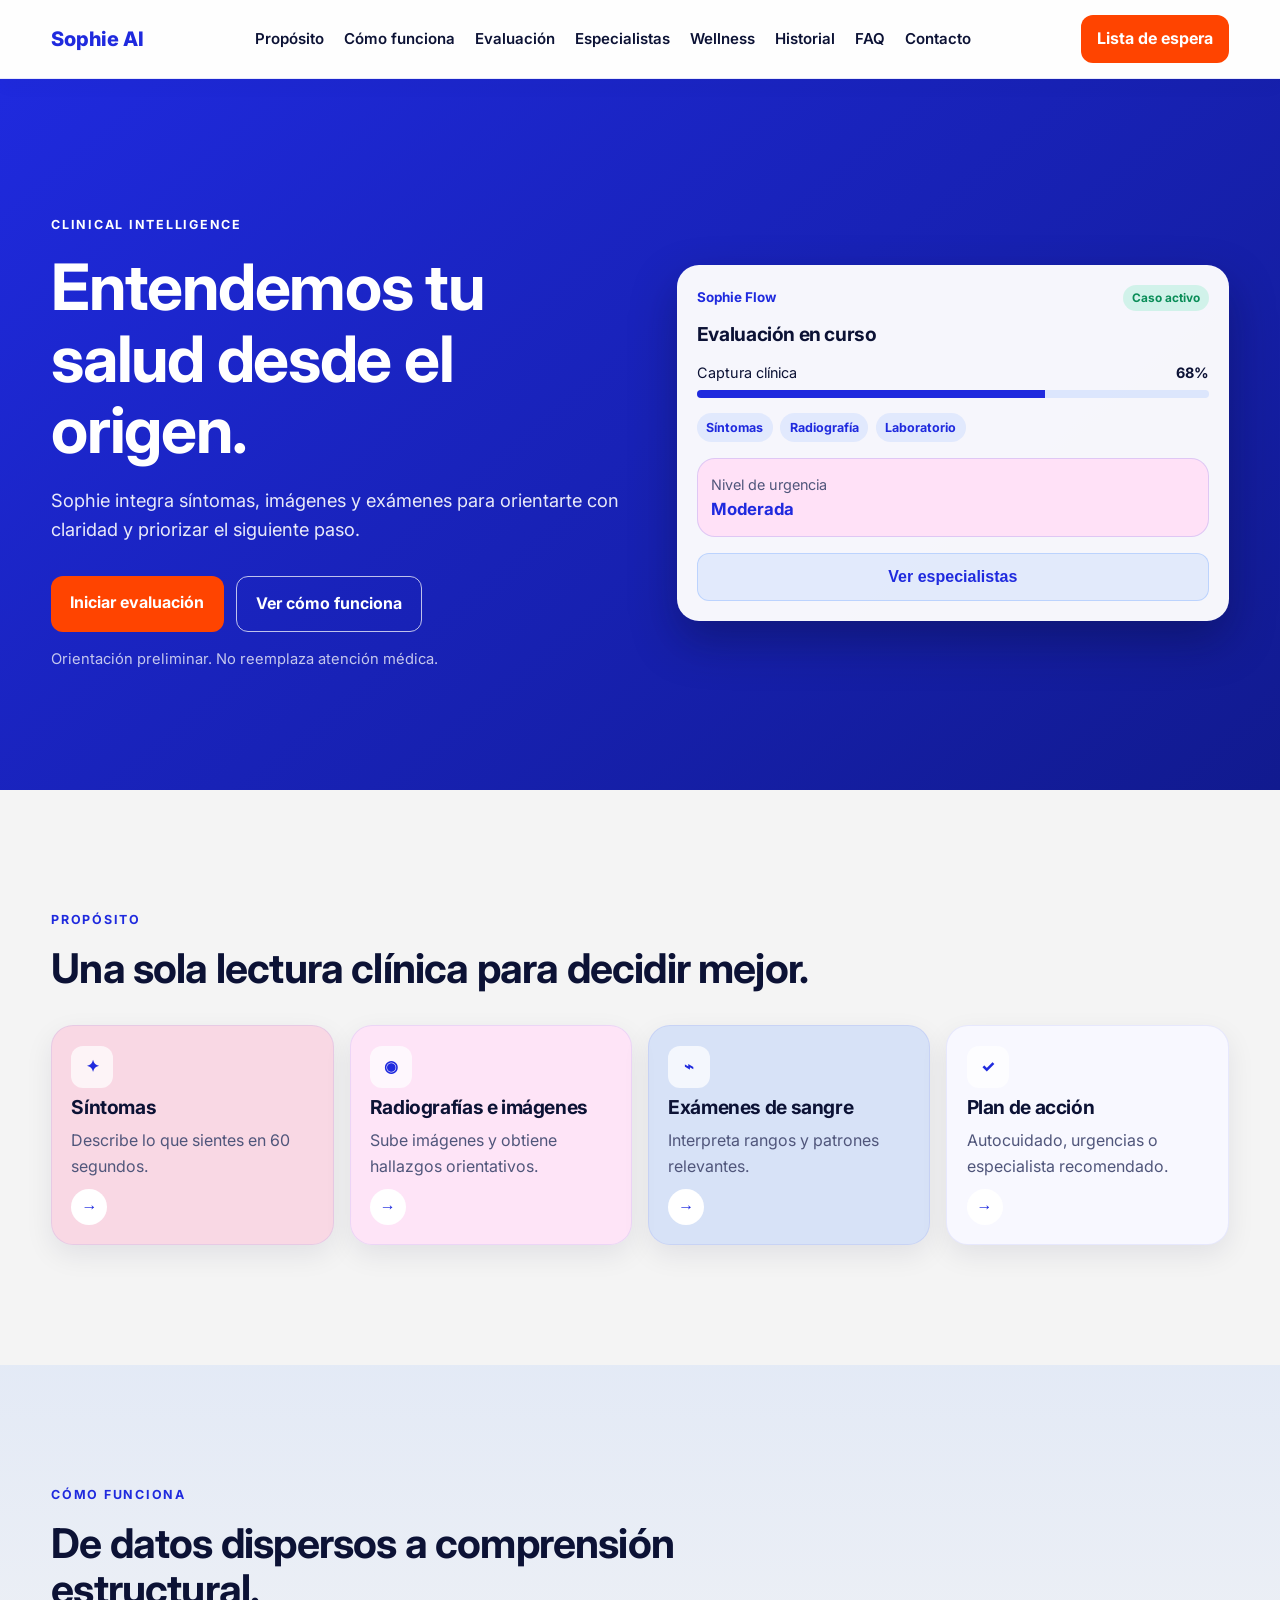
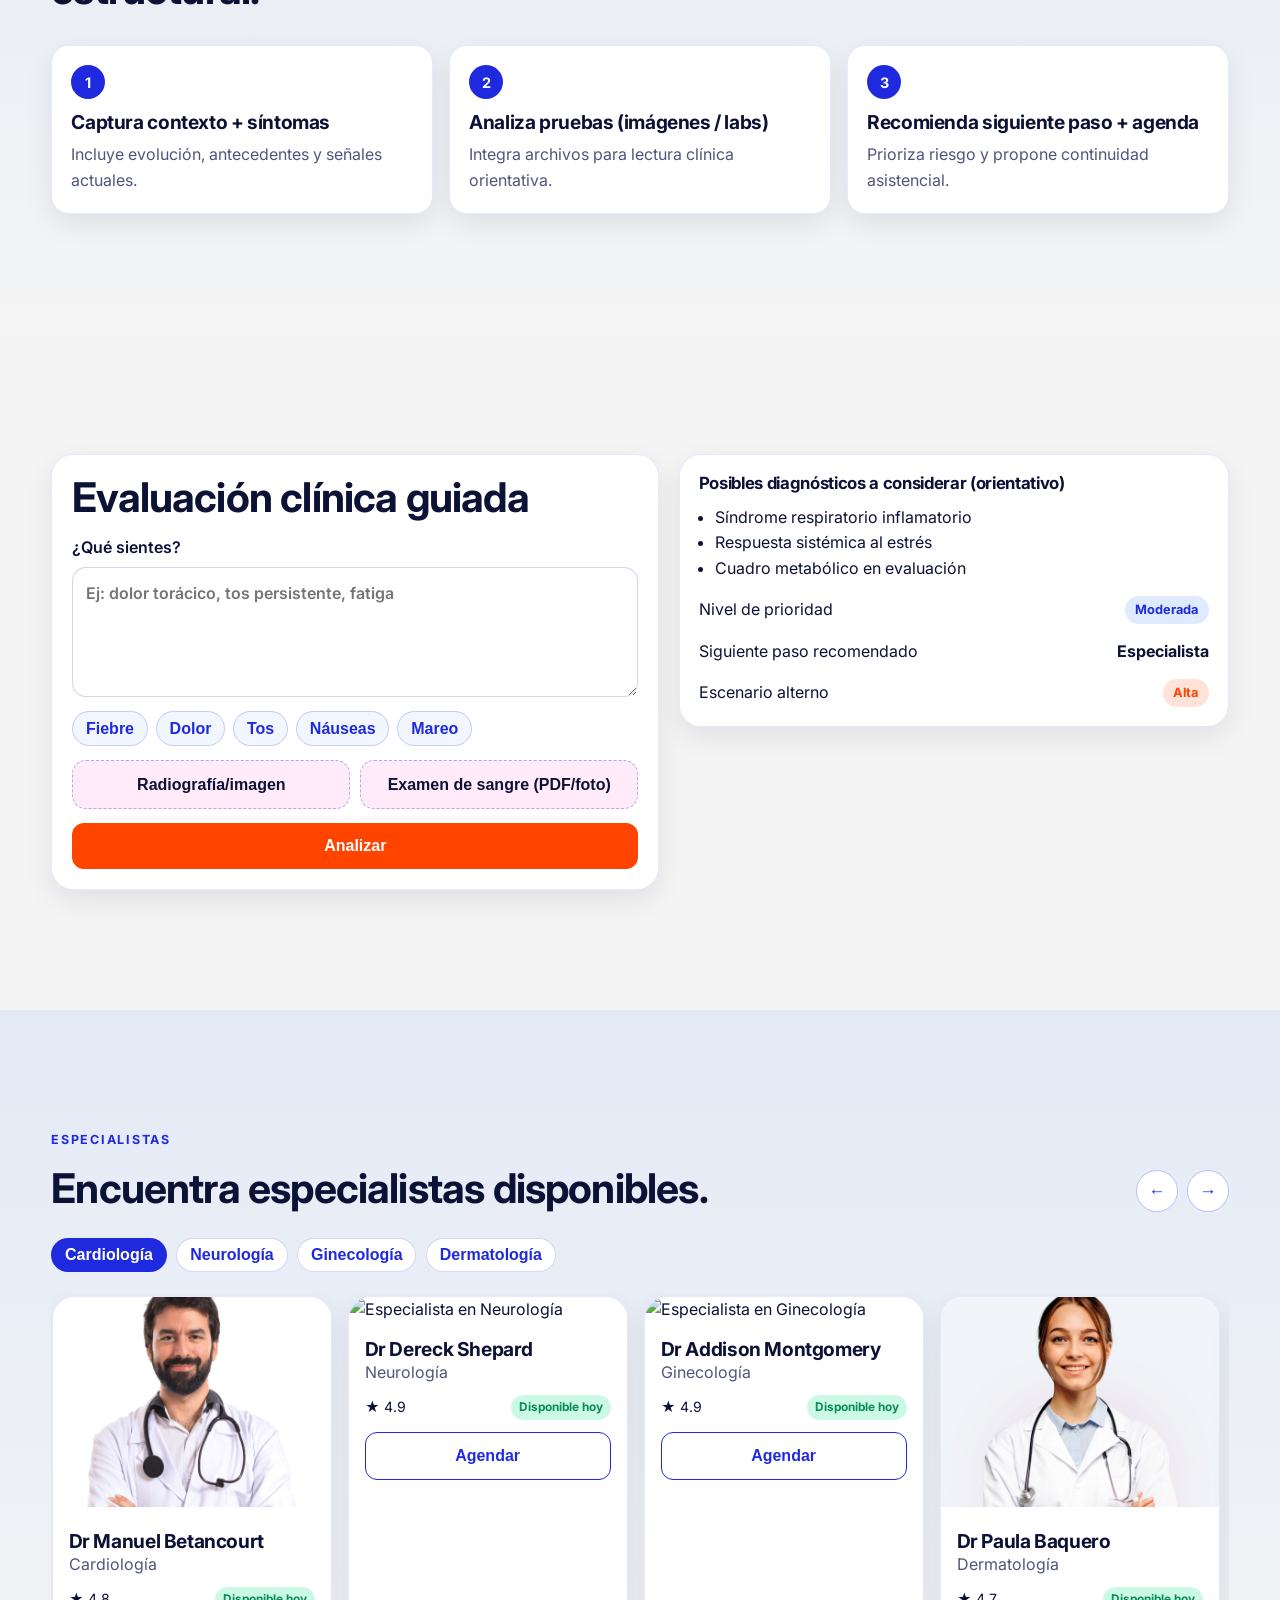
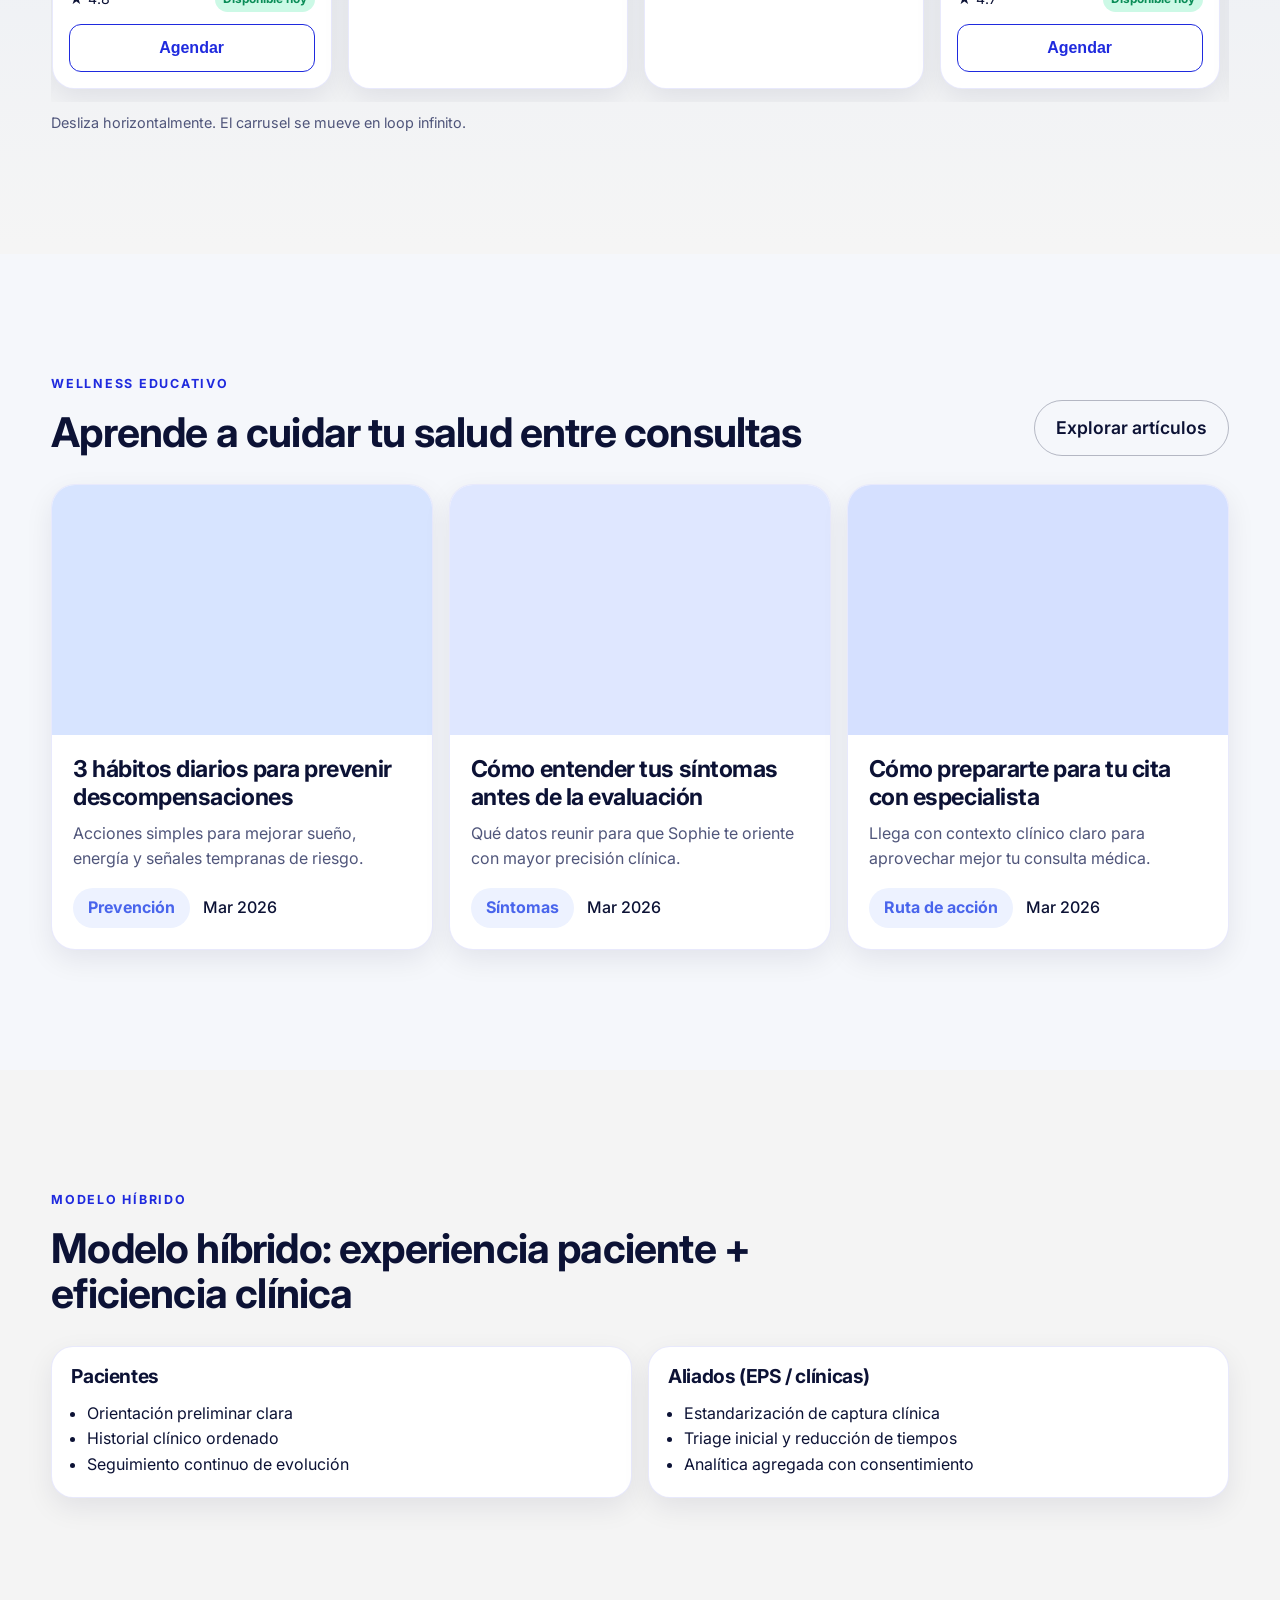
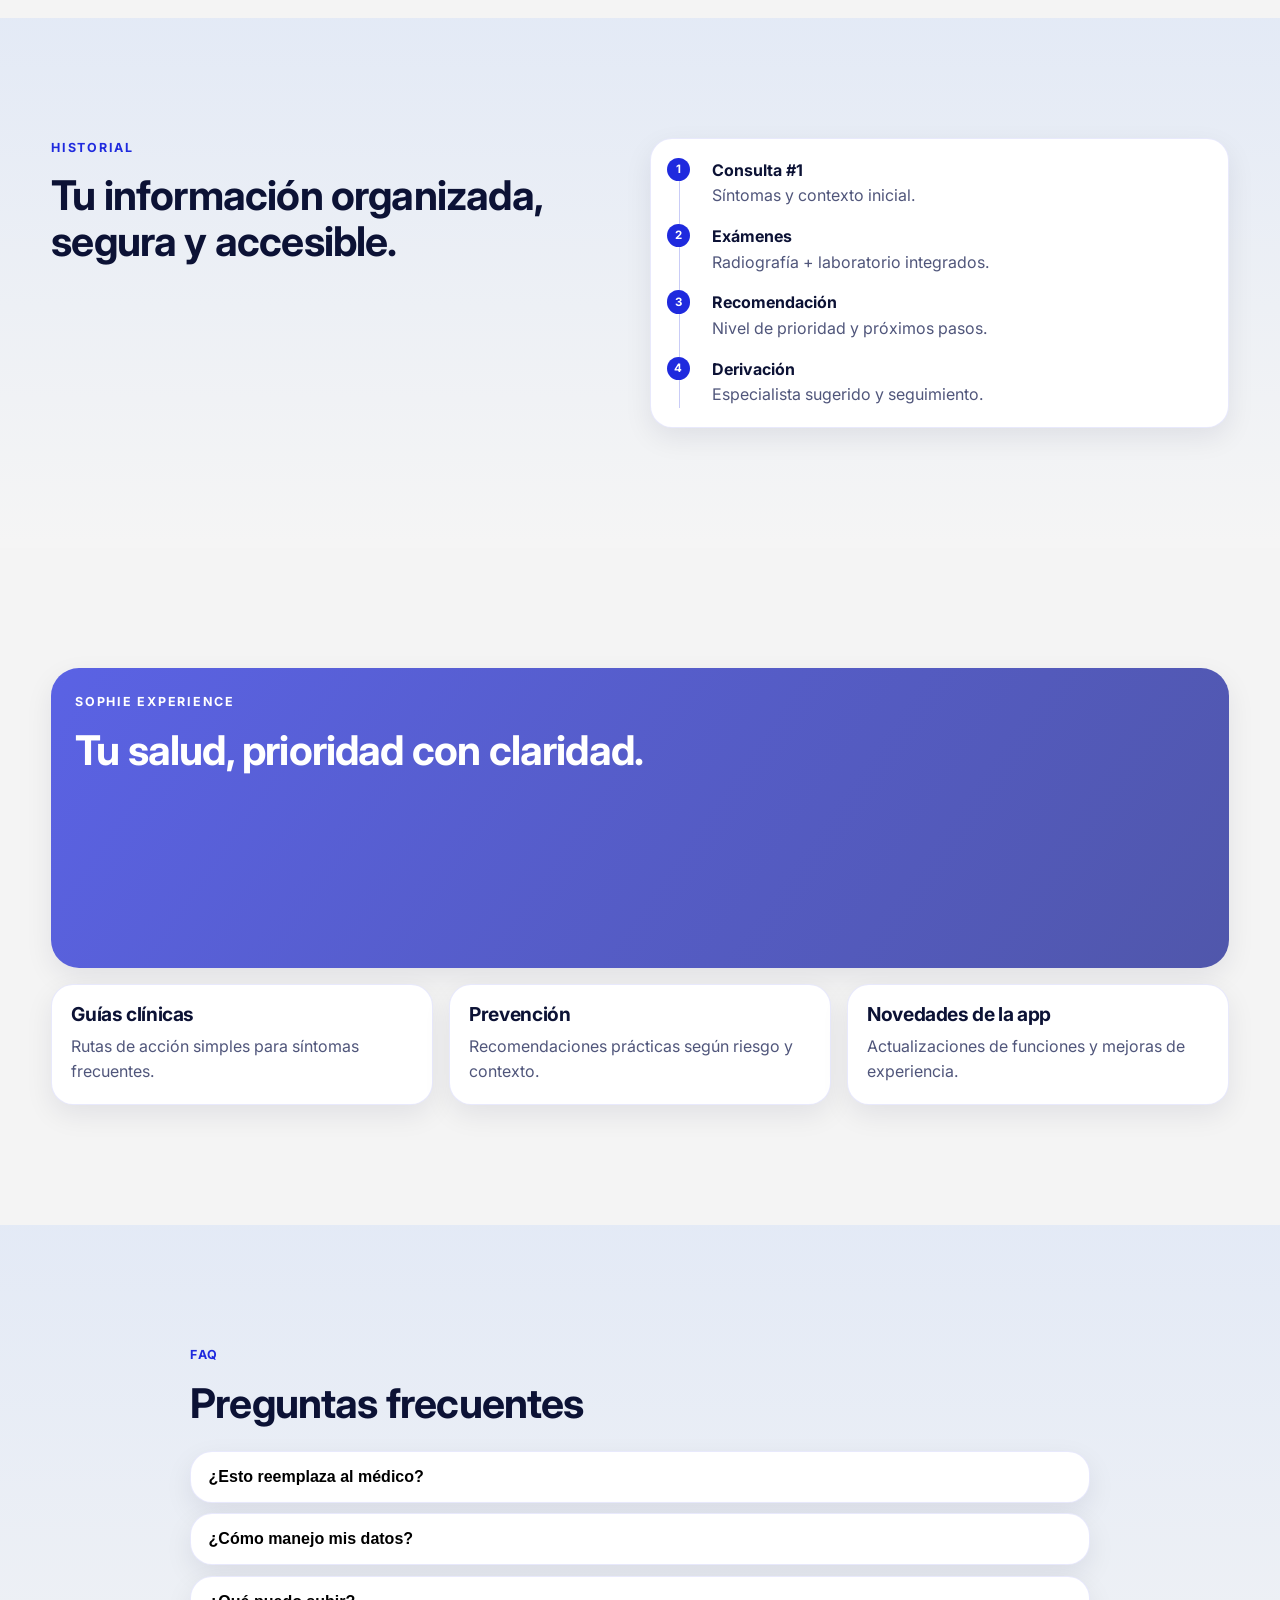
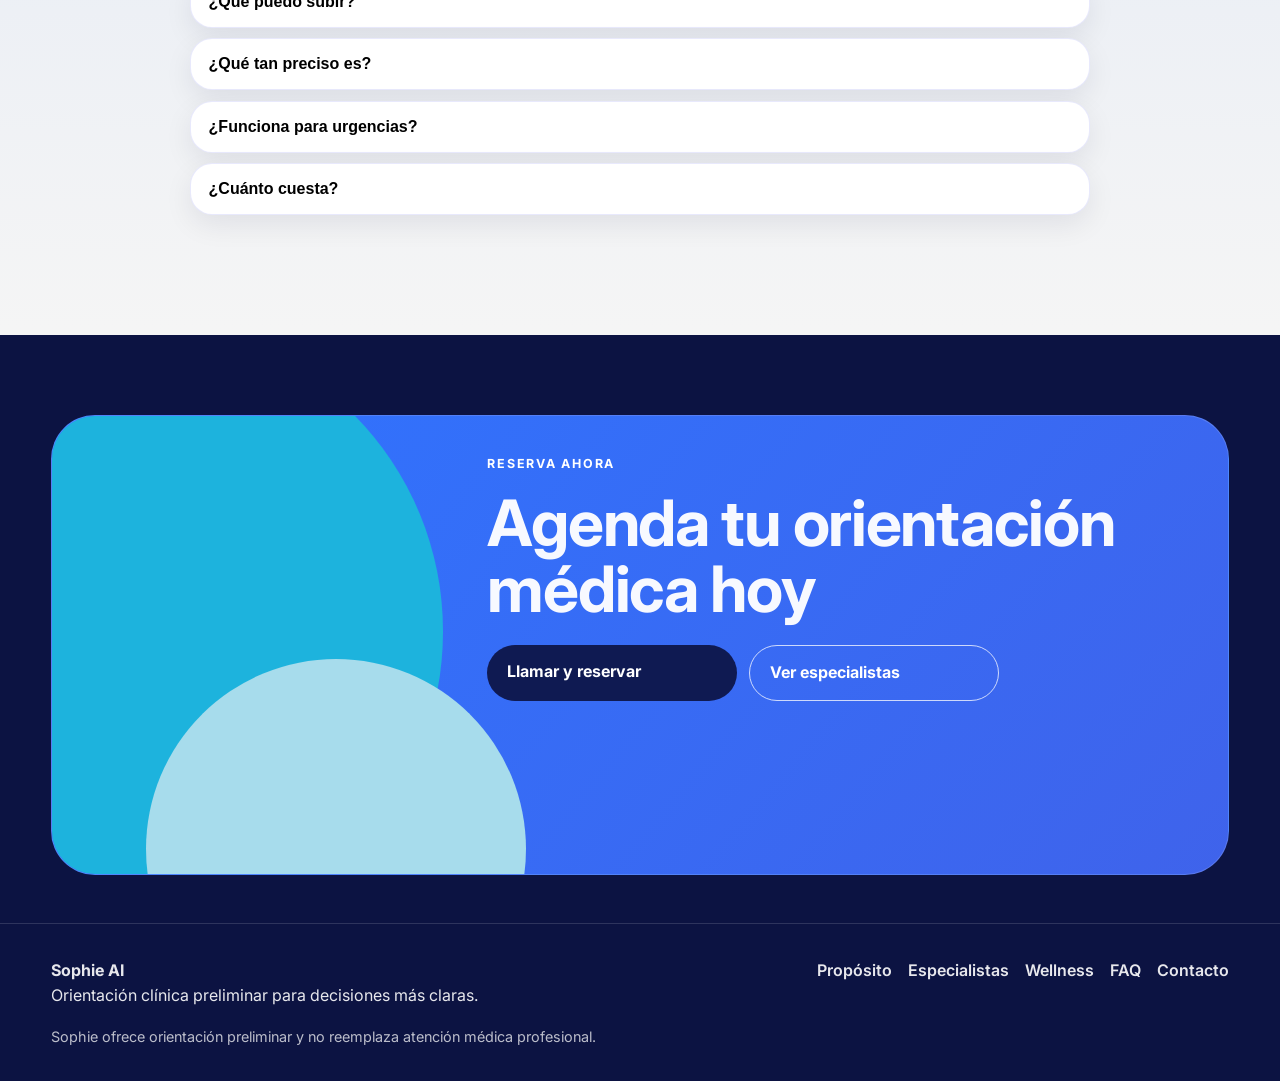
==== commit 5669d398: "Update landing sections and add wellness/specialist assets structure" ====
--- a/Landing_Page/index.html
+++ b/Landing_Page/index.html
@@ -22,6 +22,7 @@
                 <a href="#como-funciona">Cómo funciona</a>
                 <a href="#evaluacion">Evaluación</a>
                 <a href="#especialistas">Especialistas</a>
+                <a href="#wellness">Wellness</a>
                 <a href="#historial">Historial</a>
                 <a href="#faq">FAQ</a>
                 <a href="#contacto">Contacto</a>
@@ -174,37 +175,27 @@
 
         <section id="especialistas" class="section section-alt">
             <div class="container">
-                <div class="section-head">
-                    <p class="eyebrow eyebrow-blue">Especialistas</p>
-                    <h2>Encuentra especialistas disponibles.</h2>
+                <div class="specialists-head">
+                    <div class="section-head">
+                        <p class="eyebrow eyebrow-blue">Especialistas</p>
+                        <h2>Encuentra especialistas disponibles.</h2>
+                    </div>
+                    <div class="carousel-controls" aria-label="Controles de carrusel">
+                        <button class="carousel-arrow" type="button" data-carousel-dir="prev" aria-label="Ver especialista anterior">←</button>
+                        <button class="carousel-arrow" type="button" data-carousel-dir="next" aria-label="Ver siguiente especialista">→</button>
+                    </div>
                 </div>
                 <div class="category-chips" role="tablist" aria-label="Categorías médicas">
-                    <button type="button" class="cat-chip is-active">Medicina General</button>
+                    <button type="button" class="cat-chip is-active">Cardiología</button>
                     <button type="button" class="cat-chip">Neurología</button>
-                    <button type="button" class="cat-chip">Cardiología</button>
-                    <button type="button" class="cat-chip">Neumología</button>
-                    <button type="button" class="cat-chip">Gastro</button>
                     <button type="button" class="cat-chip">Ginecología</button>
-                    <button type="button" class="cat-chip">Pediatría</button>
                     <button type="button" class="cat-chip">Dermatología</button>
                 </div>
-                <div class="doctor-grid">
+                <div id="doctor-carousel" class="doctor-grid" aria-label="Carrusel de especialistas">
                     <article class="doctor-card">
-                        <img src="https://images.unsplash.com/photo-1559839734-2b71ea197ec2?auto=format&fit=crop&w=900&q=80" alt="Dra. Laura Martínez">
+                        <img src="./assets/especialistas/cardiologia.png" alt="Especialista en Cardiología">
                         <div class="doctor-body">
-                            <h3>Dra. Laura Martínez</h3>
-                            <p>Medicina General</p>
-                            <div class="doctor-meta">
-                                <span>★ 4.9</span>
-                                <span class="available">Disponible hoy</span>
-                            </div>
-                            <button class="btn btn-outline" type="button">Agendar</button>
-                        </div>
-                    </article>
-                    <article class="doctor-card">
-                        <img src="https://images.unsplash.com/photo-1612531385446-f7b7c0f4e7d1?auto=format&fit=crop&w=900&q=80" alt="Dr. Daniel Rojas">
-                        <div class="doctor-body">
-                            <h3>Dr. Daniel Rojas</h3>
+                            <h3>Dr Manuel Betancourt</h3>
                             <p>Cardiología</p>
                             <div class="doctor-meta">
                                 <span>★ 4.8</span>
@@ -214,10 +205,10 @@
                         </div>
                     </article>
                     <article class="doctor-card">
-                        <img src="https://images.unsplash.com/photo-1594824476967-48c8b964273f?auto=format&fit=crop&w=900&q=80" alt="Dra. Sofía Herrera">
+                        <img src="./assets/especialistas/neurologia.png" alt="Especialista en Neurología">
                         <div class="doctor-body">
-                            <h3>Dra. Sofía Herrera</h3>
-                            <p>Neumología</p>
+                            <h3>Dr Dereck Shepard</h3>
+                            <p>Neurología</p>
                             <div class="doctor-meta">
                                 <span>★ 4.9</span>
                                 <span class="available">Disponible hoy</span>
@@ -226,15 +217,75 @@
                         </div>
                     </article>
                     <article class="doctor-card">
-                        <img src="https://images.unsplash.com/photo-1537368910025-700350fe46c7?auto=format&fit=crop&w=900&q=80" alt="Dr. Andrés Vega">
+                        <img src="./assets/especialistas/ginecologia.png" alt="Especialista en Ginecología">
                         <div class="doctor-body">
-                            <h3>Dr. Andrés Vega</h3>
-                            <p>Gastroenterología</p>
+                            <h3>Dr Addison Montgomery</h3>
+                            <p>Ginecología</p>
+                            <div class="doctor-meta">
+                                <span>★ 4.9</span>
+                                <span class="available">Disponible hoy</span>
+                            </div>
+                            <button class="btn btn-outline" type="button">Agendar</button>
+                        </div>
+                    </article>
+                    <article class="doctor-card">
+                        <img src="./assets/especialistas/dermatologia.png" alt="Especialista en Dermatología">
+                        <div class="doctor-body">
+                            <h3>Dr Paula Baquero</h3>
+                            <p>Dermatología</p>
                             <div class="doctor-meta">
                                 <span>★ 4.7</span>
                                 <span class="available">Disponible hoy</span>
                             </div>
                             <button class="btn btn-outline" type="button">Agendar</button>
+                        </div>
+                    </article>
+                </div>
+                <p class="carousel-note">Desliza horizontalmente. El carrusel se mueve en loop infinito.</p>
+            </div>
+        </section>
+
+        <section id="wellness" class="section wellness-section">
+            <div class="container">
+                <div class="wellness-head">
+                    <div>
+                        <p class="eyebrow eyebrow-blue">Wellness Educativo</p>
+                        <h2>Aprende a cuidar tu salud entre consultas</h2>
+                    </div>
+                    <a href="#contacto" class="wellness-link">Explorar artículos</a>
+                </div>
+                <div class="wellness-blog-grid">
+                    <article class="wellness-post-card">
+                        <div class="wellness-cover wellness-cover-1" role="img" aria-label="Consulta preventiva"></div>
+                        <div class="wellness-post-body">
+                            <h3>3 hábitos diarios para prevenir descompensaciones</h3>
+                            <p>Acciones simples para mejorar sueño, energía y señales tempranas de riesgo.</p>
+                            <div class="wellness-post-meta">
+                                <span class="wellness-tag">Prevención</span>
+                                <span>Mar 2026</span>
+                            </div>
+                        </div>
+                    </article>
+                    <article class="wellness-post-card">
+                        <div class="wellness-cover wellness-cover-2" role="img" aria-label="Revisión de síntomas"></div>
+                        <div class="wellness-post-body">
+                            <h3>Cómo entender tus síntomas antes de la evaluación</h3>
+                            <p>Qué datos reunir para que Sophie te oriente con mayor precisión clínica.</p>
+                            <div class="wellness-post-meta">
+                                <span class="wellness-tag">Síntomas</span>
+                                <span>Mar 2026</span>
+                            </div>
+                        </div>
+                    </article>
+                    <article class="wellness-post-card">
+                        <div class="wellness-cover wellness-cover-3" role="img" aria-label="Consulta con especialista"></div>
+                        <div class="wellness-post-body">
+                            <h3>Cómo prepararte para tu cita con especialista</h3>
+                            <p>Llega con contexto clínico claro para aprovechar mejor tu consulta médica.</p>
+                            <div class="wellness-post-meta">
+                                <span class="wellness-tag">Ruta de acción</span>
+                                <span>Mar 2026</span>
+                            </div>
                         </div>
                     </article>
                 </div>
@@ -345,8 +396,18 @@
 
         <section id="contacto" class="section contact-cta">
             <div class="container contact-inner">
-                <h2>Únete a la lista de espera</h2>
-                <a href="#inicio" class="btn btn-primary">Lista de espera</a>
+                <article class="cta-panel" aria-label="Reserva tu cita">
+                    <div class="cta-shape cta-shape-a"></div>
+                    <div class="cta-shape cta-shape-b"></div>
+                    <div class="cta-content">
+                        <p class="eyebrow">Reserva ahora</p>
+                        <h2>Agenda tu orientación médica hoy</h2>
+                        <div class="cta-actions">
+                            <a href="#evaluacion" class="btn cta-btn-main">Llamar y reservar</a>
+                            <a href="#especialistas" class="btn cta-btn-ghost">Ver especialistas</a>
+                        </div>
+                    </div>
+                </article>
             </div>
         </section>
     </main>
@@ -360,6 +421,7 @@
             <div class="footer-links">
                 <a href="#proposito">Propósito</a>
                 <a href="#especialistas">Especialistas</a>
+                <a href="#wellness">Wellness</a>
                 <a href="#faq">FAQ</a>
                 <a href="#contacto">Contacto</a>
             </div>
@@ -410,6 +472,111 @@
                 }
             });
         });
+
+        const doctorCarousel = document.querySelector('#doctor-carousel');
+        if (doctorCarousel) {
+            const originalCards = Array.from(doctorCarousel.querySelectorAll('.doctor-card'));
+
+            if (originalCards.length > 1) {
+                const prependFragment = document.createDocumentFragment();
+                const appendFragment = document.createDocumentFragment();
+
+                originalCards.forEach((card) => {
+                    const cloneBefore = card.cloneNode(true);
+                    cloneBefore.dataset.clone = 'true';
+                    prependFragment.appendChild(cloneBefore);
+
+                    const cloneAfter = card.cloneNode(true);
+                    cloneAfter.dataset.clone = 'true';
+                    appendFragment.appendChild(cloneAfter);
+                });
+
+                doctorCarousel.insertBefore(prependFragment, doctorCarousel.firstChild);
+                doctorCarousel.appendChild(appendFragment);
+            }
+
+            const getLoopWidth = () => {
+                const cards = doctorCarousel.querySelectorAll('.doctor-card:not([data-clone])');
+                if (!cards.length) return 0;
+                const gap = parseFloat(getComputedStyle(doctorCarousel).gap) || 0;
+                const cardWidth = cards[0].getBoundingClientRect().width;
+                return (cardWidth + gap) * cards.length;
+            };
+
+            const jumpWithoutAnimation = (target) => {
+                doctorCarousel.style.scrollBehavior = 'auto';
+                doctorCarousel.scrollLeft = target;
+                requestAnimationFrame(() => {
+                    doctorCarousel.style.scrollBehavior = '';
+                });
+            };
+
+            const alignToMiddleTrack = () => {
+                const loopWidth = getLoopWidth();
+                if (!loopWidth) return;
+                jumpWithoutAnimation(loopWidth);
+            };
+
+            const getScrollStep = () => {
+                const firstCard = doctorCarousel.querySelector('.doctor-card');
+                if (!firstCard) return 260;
+                const gap = parseFloat(getComputedStyle(doctorCarousel).gap) || 0;
+                return firstCard.getBoundingClientRect().width + gap;
+            };
+
+            alignToMiddleTrack();
+            window.addEventListener('resize', alignToMiddleTrack);
+
+            let isDragging = false;
+            let startX = 0;
+            let startScroll = 0;
+
+            const stopDrag = () => {
+                isDragging = false;
+                doctorCarousel.classList.remove('is-dragging');
+            };
+
+            doctorCarousel.addEventListener('pointerdown', (event) => {
+                if (event.pointerType === 'mouse' && event.button !== 0) return;
+                isDragging = true;
+                startX = event.clientX;
+                startScroll = doctorCarousel.scrollLeft;
+                doctorCarousel.classList.add('is-dragging');
+                doctorCarousel.setPointerCapture(event.pointerId);
+            });
+
+            doctorCarousel.addEventListener('pointermove', (event) => {
+                if (!isDragging) return;
+                const delta = event.clientX - startX;
+                doctorCarousel.scrollLeft = startScroll - delta * 1.25;
+            });
+
+            doctorCarousel.addEventListener('scroll', () => {
+                const loopWidth = getLoopWidth();
+                if (!loopWidth) return;
+
+                if (doctorCarousel.scrollLeft < loopWidth * 0.5) {
+                    jumpWithoutAnimation(doctorCarousel.scrollLeft + loopWidth);
+                } else if (doctorCarousel.scrollLeft > loopWidth * 1.5) {
+                    jumpWithoutAnimation(doctorCarousel.scrollLeft - loopWidth);
+                }
+            });
+
+            doctorCarousel.addEventListener('pointerup', stopDrag);
+            doctorCarousel.addEventListener('pointercancel', stopDrag);
+            doctorCarousel.addEventListener('pointerleave', stopDrag);
+
+            doctorCarousel.querySelectorAll('img').forEach((image) => {
+                image.setAttribute('draggable', 'false');
+            });
+
+            document.querySelectorAll('.carousel-arrow').forEach((button) => {
+                button.addEventListener('click', () => {
+                    const direction = button.dataset.carouselDir === 'next' ? 1 : -1;
+                    doctorCarousel.scrollBy({ left: getScrollStep() * direction, behavior: 'smooth' });
+                });
+            });
+        }
     </script>
 </body>
 </html>
--- a/Landing_Page/style.css
+++ b/Landing_Page/style.css
@@ -15,6 +15,10 @@
     --shadow-soft: 0 10px 28px rgba(12, 18, 53, 0.08);
     --shadow-hover: 0 16px 34px rgba(12, 18, 53, 0.14);
     --hero-dark: #111a8f;
+    --wellness-mint: #a8e4cd;
+    --wellness-ice: #dce2e8;
+    --wellness-yellow: #eadc6c;
+    --wellness-lilac: #e4c9e0;
 }
 
 * {
@@ -546,15 +550,72 @@
     color: var(--white);
 }
 
+.specialists-head {
+    display: flex;
+    justify-content: space-between;
+    align-items: end;
+    gap: 1rem;
+}
+
+.carousel-controls {
+    display: flex;
+    gap: 0.55rem;
+}
+
+.carousel-arrow {
+    width: 42px;
+    height: 42px;
+    border-radius: 999px;
+    border: 1px solid rgba(31, 42, 222, 0.28);
+    background: var(--white);
+    color: var(--primary-blue);
+    font-size: 1.08rem;
+    font-weight: 700;
+    cursor: pointer;
+    transition: transform 0.2s ease, box-shadow 0.2s ease;
+}
+
+.carousel-arrow:hover {
+    transform: translateY(-2px);
+    box-shadow: var(--shadow-soft);
+}
+
 .doctor-grid {
     margin-top: 1.3rem;
-    display: grid;
-    grid-template-columns: repeat(4, minmax(0, 1fr));
+    display: flex;
     gap: 1rem;
+    overflow-x: auto;
+    padding: 0.2rem 0.15rem 0.8rem;
+    scroll-snap-type: x mandatory;
+    -webkit-overflow-scrolling: touch;
+    cursor: grab;
+    touch-action: pan-y;
+}
+
+.doctor-grid::-webkit-scrollbar {
+    height: 10px;
+}
+
+.doctor-grid::-webkit-scrollbar-track {
+    background: rgba(140, 181, 255, 0.18);
+    border-radius: 999px;
+}
+
+.doctor-grid::-webkit-scrollbar-thumb {
+    background: rgba(31, 42, 222, 0.42);
+    border-radius: 999px;
+}
+
+.doctor-grid.is-dragging {
+    cursor: grabbing;
+    scroll-snap-type: none;
+    user-select: none;
 }
 
 .doctor-card {
     overflow: hidden;
+    flex: 0 0 clamp(230px, 24vw, 280px);
+    scroll-snap-align: start;
 }
 
 .doctor-card img {
@@ -592,6 +653,101 @@
 .doctor-body .btn {
     width: 100%;
     margin-top: 0.75rem;
+}
+
+.carousel-note {
+    margin-top: 0.55rem;
+    color: var(--text-muted);
+    font-size: 0.9rem;
+}
+
+.wellness-section {
+    background: #f5f7fb;
+}
+
+.wellness-head {
+    display: flex;
+    justify-content: space-between;
+    align-items: flex-end;
+    gap: 1rem;
+}
+
+.wellness-link {
+    border: 1px solid rgba(12, 18, 53, 0.28);
+    border-radius: 999px;
+    padding: 0.8rem 1.3rem;
+    font-size: 1.1rem;
+    font-weight: 600;
+    color: var(--text-main);
+}
+
+.wellness-blog-grid {
+    margin-top: 1.8rem;
+    display: grid;
+    grid-template-columns: repeat(3, minmax(0, 1fr));
+    gap: 1rem;
+}
+
+.wellness-post-card {
+    background: var(--white);
+    border-radius: 24px;
+    overflow: hidden;
+    border: 1px solid rgba(31, 42, 222, 0.1);
+    box-shadow: var(--shadow-soft);
+}
+
+.wellness-cover {
+    min-height: 250px;
+    background-size: cover;
+    background-position: center;
+}
+
+.wellness-cover-1 {
+    background-image: url('./assets/wellness/article-1.png');
+    background-color: #d7e4ff;
+}
+
+.wellness-cover-2 {
+    background-image: url('./assets/wellness/article-2.png');
+    background-color: #dfe7ff;
+}
+
+.wellness-cover-3 {
+    background-image: url('./assets/wellness/article-3.png');
+    background-color: #d5e0ff;
+}
+
+.wellness-post-body {
+    padding: 1.3rem;
+}
+
+.wellness-post-body h3 {
+    font-size: clamp(1.45rem, 1.8vw, 1.95rem);
+    line-height: 1.18;
+}
+
+.wellness-post-body p {
+    margin-top: 0.6rem;
+    color: var(--text-muted);
+}
+
+.wellness-post-meta {
+    margin-top: 1rem;
+    display: flex;
+    align-items: center;
+    gap: 0.8rem;
+    color: var(--text-main);
+    font-weight: 500;
+}
+
+.wellness-tag {
+    display: inline-flex;
+    align-items: center;
+    border-radius: 999px;
+    background: #edf2ff;
+    color: #4965ec;
+    padding: 0.45rem 0.95rem;
+    font-weight: 700;
 }
 
 .hybrid-grid {
@@ -735,22 +891,96 @@
 }
 
 .contact-cta {
-    background: linear-gradient(140deg, var(--primary-blue), var(--hero-dark));
+    background: #0c1342;
     color: var(--white);
-    padding: 6rem 0;
+    padding: 5rem 0 3rem;
 }
 
 .contact-inner {
-    display: flex;
-    align-items: center;
-    justify-content: space-between;
-    gap: 1rem;
+    position: relative;
+}
+
+.cta-panel {
+    position: relative;
+    overflow: hidden;
+    border-radius: 44px;
+    background: linear-gradient(130deg, #2f74ff 0%, #3f63eb 100%);
+    min-height: 460px;
+    border: 1px solid rgba(255, 255, 255, 0.14);
+}
+
+.cta-shape {
+    position: absolute;
+    border-radius: 50%;
+    pointer-events: none;
+}
+
+.cta-shape-a {
+    width: min(48vw, 620px);
+    aspect-ratio: 1 / 1;
+    left: -19%;
+    top: -20%;
+    background: #1db3dd;
+}
+
+.cta-shape-b {
+    width: min(30vw, 380px);
+    aspect-ratio: 1 / 1;
+    left: 8%;
+    bottom: -36%;
+    background: #a7dcec;
+}
+
+.cta-content {
+    position: relative;
+    z-index: 1;
+    margin-left: clamp(28%, 31vw, 34%);
+    padding: clamp(2rem, 3vw, 3.5rem) clamp(1.4rem, 3vw, 2.8rem);
+    max-width: 780px;
+}
+
+.cta-content h2 {
+    margin-top: 0.7rem;
+    font-size: clamp(2.3rem, 5vw, 5rem);
+    color: rgba(255, 255, 255, 0.96);
+    line-height: 1.02;
+}
+
+.cta-actions {
+    margin-top: 1.5rem;
+    display: flex;
+    flex-wrap: wrap;
+    gap: 0.75rem;
+}
+
+.cta-btn-main {
+    background: #0f1a52;
+    color: var(--white);
+    min-width: 250px;
+    border-radius: 999px;
+}
+
+.cta-btn-main:hover {
+    background: #111f5f;
+}
+
+.cta-btn-ghost {
+    border: 1px solid rgba(255, 255, 255, 0.75);
+    color: var(--white);
+    background: transparent;
+    min-width: 250px;
+    border-radius: 999px;
+}
+
+.cta-btn-ghost:hover {
+    background: rgba(255, 255, 255, 0.08);
 }
 
 .site-footer {
-    background: #ffffff;
-    border-top: 1px solid rgba(31, 42, 222, 0.12);
+    background: #0c1342;
+    border-top: 1px solid rgba(255, 255, 255, 0.14);
     padding: 2.1rem 0;
+    color: rgba(255, 255, 255, 0.9);
 }
 
 .footer-grid {
@@ -769,16 +999,12 @@
 
 .footer-legal {
     grid-column: 1 / -1;
-    color: var(--text-muted);
+    color: rgba(255, 255, 255, 0.72);
     font-size: 0.9rem;
 }
 
 @media (max-width: 1120px) {
     .services-grid {
-        grid-template-columns: repeat(2, minmax(0, 1fr));
-    }
-
-    .doctor-grid {
         grid-template-columns: repeat(2, minmax(0, 1fr));
     }
 
@@ -788,6 +1014,10 @@
     .hybrid-grid {
         grid-template-columns: 1fr;
         gap: 1rem;
+    }
+
+    .wellness-blog-grid {
+        grid-template-columns: repeat(2, minmax(0, 1fr));
     }
 
     .hero {
@@ -838,13 +1068,38 @@
 
     .steps-grid,
     .resource-grid,
-    .upload-grid,
-    .contact-inner {
+    .upload-grid {
         grid-template-columns: 1fr;
     }
 
-    .contact-inner {
-        display: grid;
+    .cta-panel {
+        min-height: 410px;
+        border-radius: 30px;
+    }
+
+    .cta-content {
+        margin-left: 0;
+        padding: 1.6rem;
+    }
+
+    .cta-shape-a {
+        width: 290px;
+        left: -130px;
+        top: -70px;
+    }
+
+    .cta-shape-b {
+        width: 240px;
+        left: -65px;
+        bottom: -140px;
+    }
+
+    .cta-content h2 {
+        font-size: clamp(2rem, 9vw, 3.1rem);
+    }
+
+    .cta-actions .btn {
+        min-width: 100%;
     }
 
     .section {
@@ -859,4 +1114,26 @@
     .service-card {
         min-height: 190px;
     }
-}
+
+    .doctor-card {
+        flex-basis: min(84vw, 300px);
+    }
+
+    .specialists-head,
+    .wellness-head {
+        align-items: flex-start;
+        flex-direction: column;
+    }
+
+    .wellness-link {
+        font-size: 0.98rem;
+    }
+
+    .wellness-blog-grid {
+        grid-template-columns: 1fr;
+    }
+
+    .wellness-cover {
+        min-height: 220px;
+    }
+}
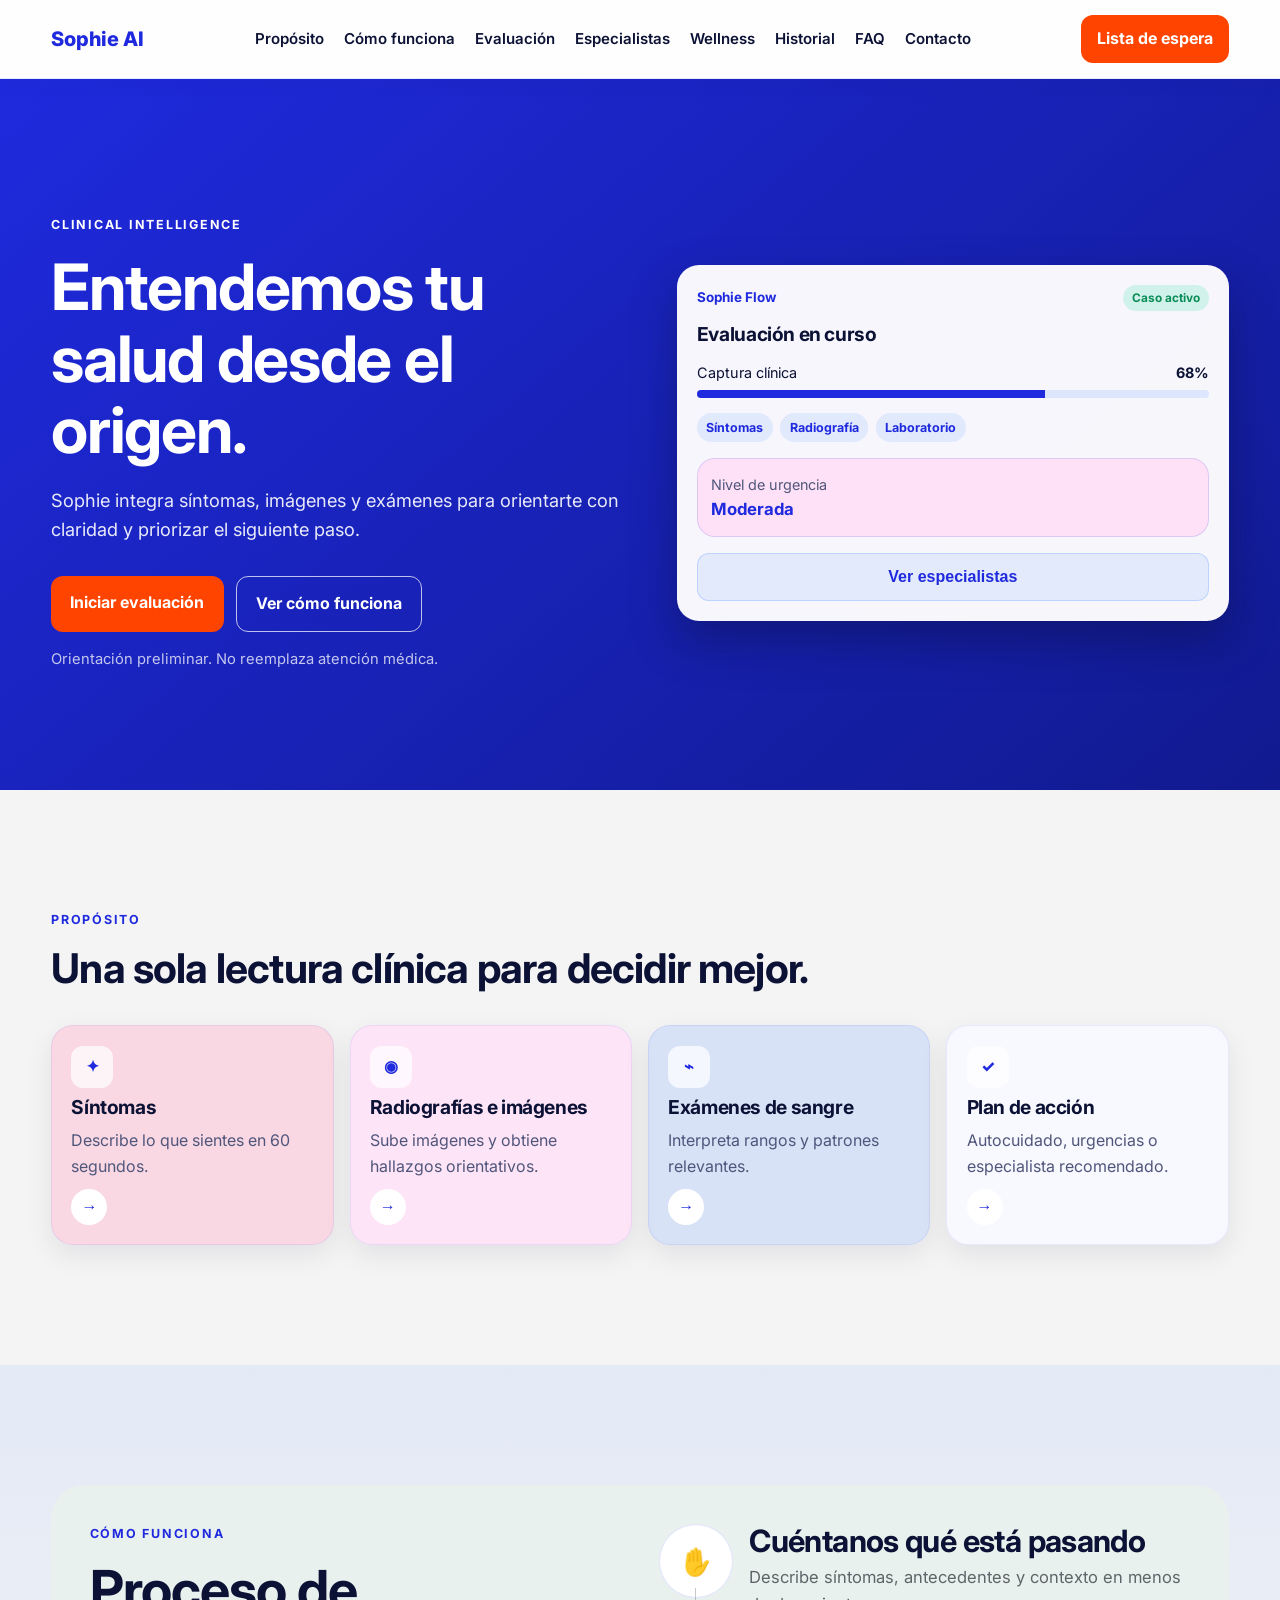
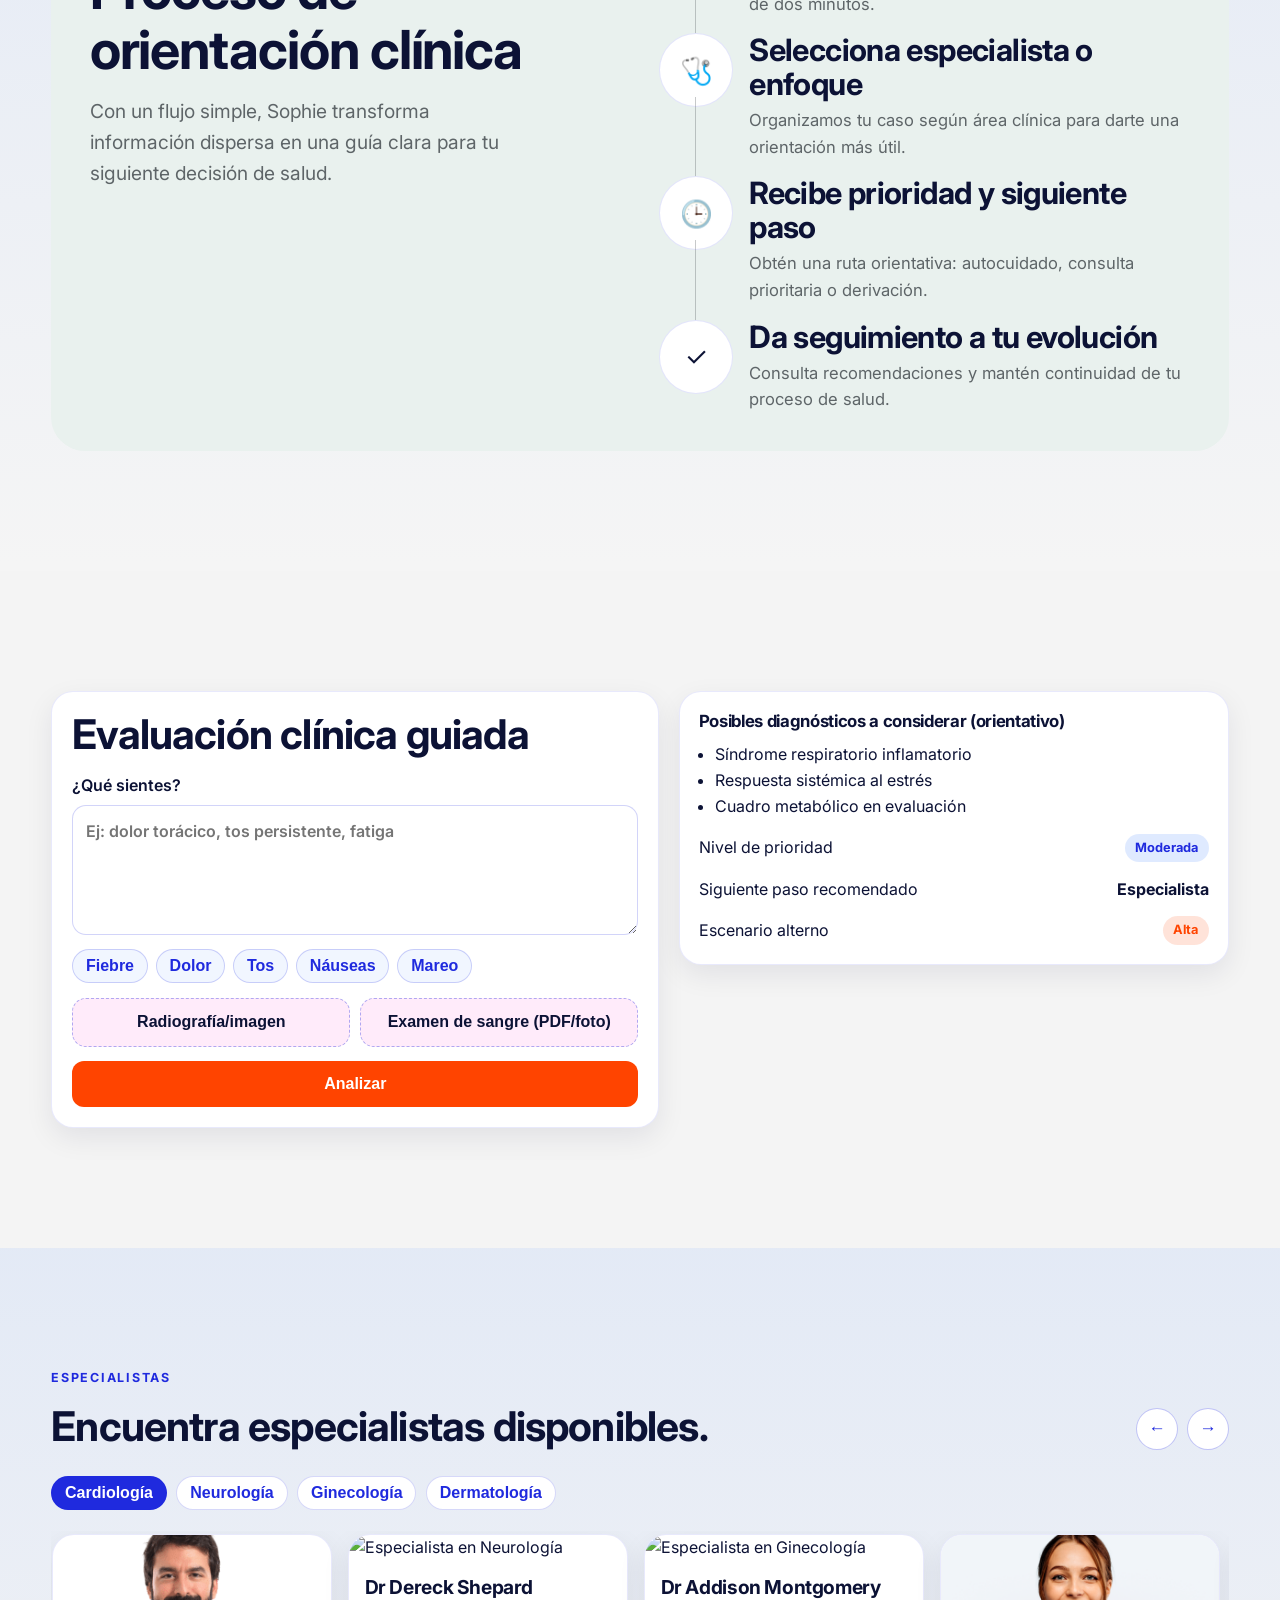
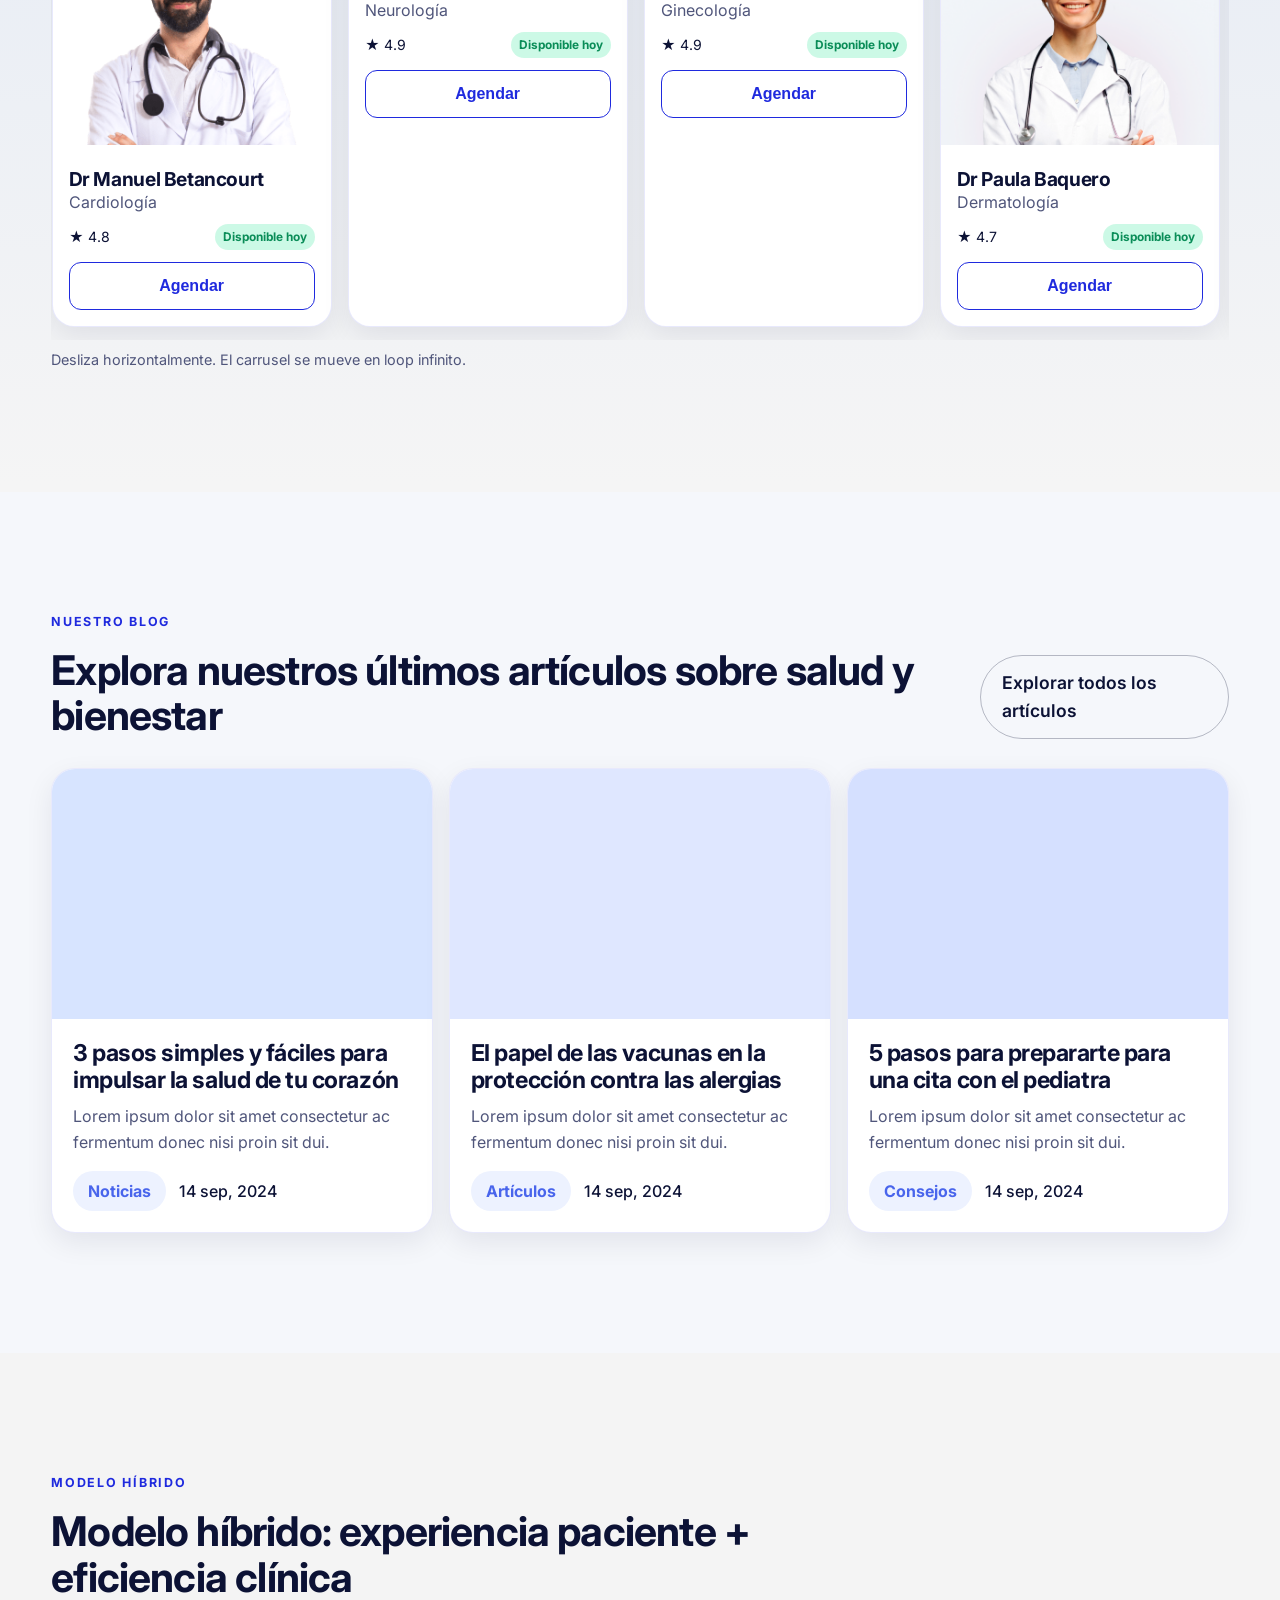
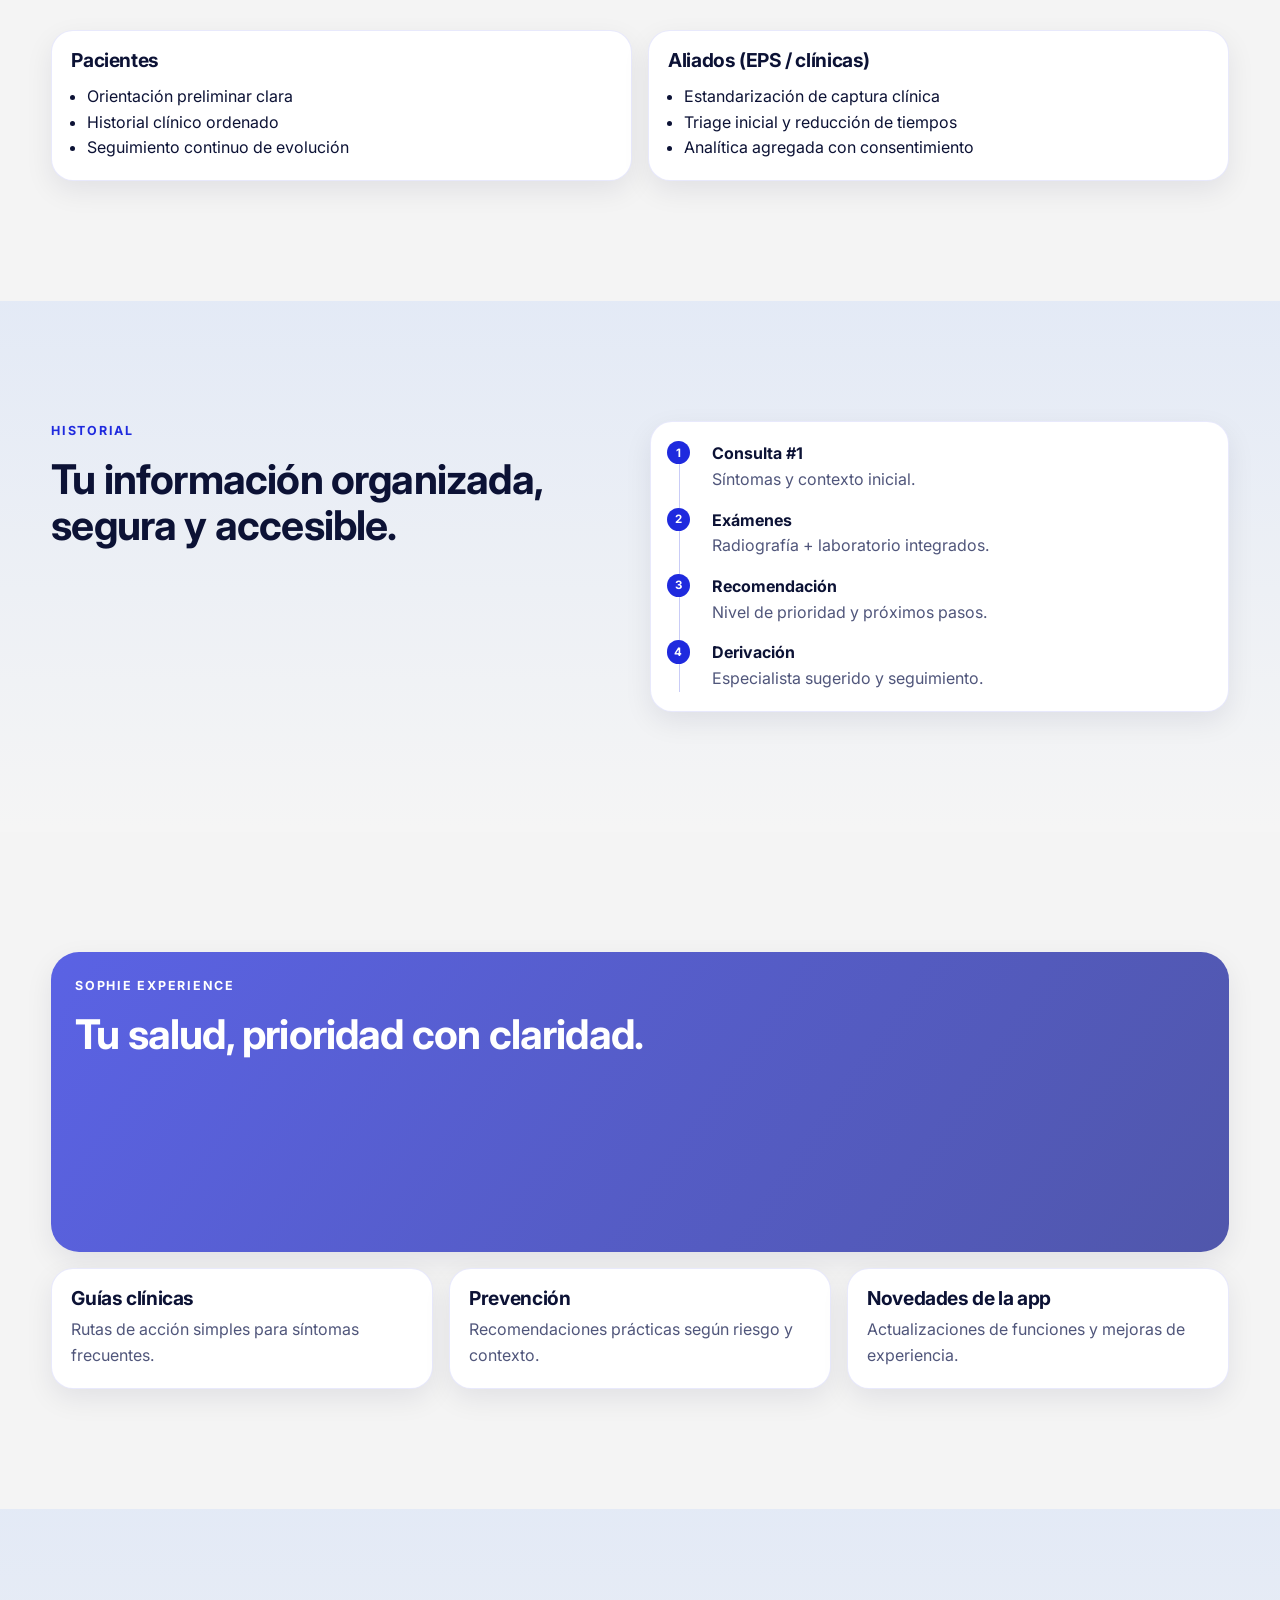
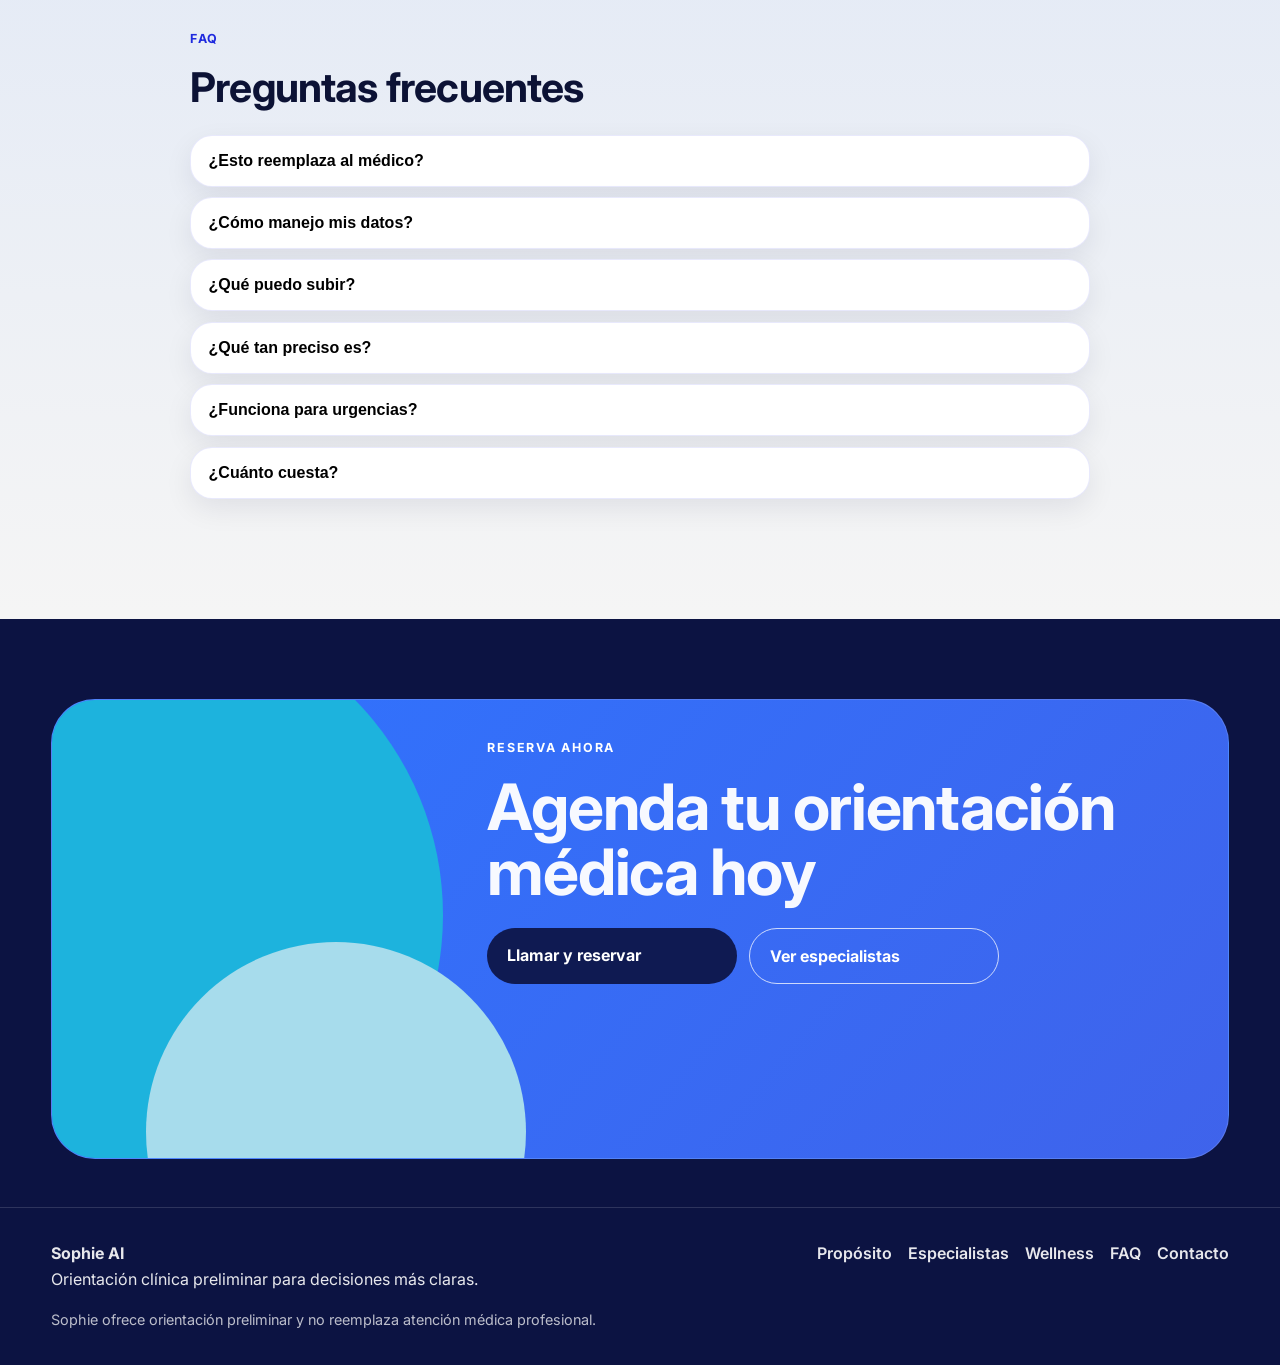
==== commit 6b159fa9: "Refine wellness copy and redesign how-it-works section" ====
--- a/Landing_Page/index.html
+++ b/Landing_Page/index.html
@@ -106,26 +106,42 @@
 
         <section id="como-funciona" class="section section-alt">
             <div class="container">
-                <div class="section-head">
-                    <p class="eyebrow eyebrow-blue">Cómo funciona</p>
-                    <h2>De datos dispersos a comprensión estructural.</h2>
-                </div>
-                <div class="steps-grid">
-                    <article class="step-card">
-                        <span class="step-number">1</span>
-                        <h3>Captura contexto + síntomas</h3>
-                        <p>Incluye evolución, antecedentes y señales actuales.</p>
-                    </article>
-                    <article class="step-card">
-                        <span class="step-number">2</span>
-                        <h3>Analiza pruebas (imágenes / labs)</h3>
-                        <p>Integra archivos para lectura clínica orientativa.</p>
-                    </article>
-                    <article class="step-card">
-                        <span class="step-number">3</span>
-                        <h3>Recomienda siguiente paso + agenda</h3>
-                        <p>Prioriza riesgo y propone continuidad asistencial.</p>
-                    </article>
+                <div class="process-layout">
+                    <div class="process-intro">
+                        <p class="eyebrow eyebrow-blue">Cómo funciona</p>
+                        <h2>Proceso de orientación clínica</h2>
+                        <p>Con un flujo simple, Sophie transforma información dispersa en una guía clara para tu siguiente decisión de salud.</p>
+                    </div>
+                    <div class="process-timeline" aria-label="Flujo paso a paso">
+                        <article class="process-step">
+                            <span class="process-icon" aria-hidden="true">✋</span>
+                            <div>
+                                <h3>Cuéntanos qué está pasando</h3>
+                                <p>Describe síntomas, antecedentes y contexto en menos de dos minutos.</p>
+                            </div>
+                        </article>
+                        <article class="process-step">
+                            <span class="process-icon" aria-hidden="true">🩺</span>
+                            <div>
+                                <h3>Selecciona especialista o enfoque</h3>
+                                <p>Organizamos tu caso según área clínica para darte una orientación más útil.</p>
+                            </div>
+                        </article>
+                        <article class="process-step">
+                            <span class="process-icon" aria-hidden="true">🕒</span>
+                            <div>
+                                <h3>Recibe prioridad y siguiente paso</h3>
+                                <p>Obtén una ruta orientativa: autocuidado, consulta prioritaria o derivación.</p>
+                            </div>
+                        </article>
+                        <article class="process-step">
+                            <span class="process-icon" aria-hidden="true">✓</span>
+                            <div>
+                                <h3>Da seguimiento a tu evolución</h3>
+                                <p>Consulta recomendaciones y mantén continuidad de tu proceso de salud.</p>
+                            </div>
+                        </article>
+                    </div>
                 </div>
             </div>
         </section>
@@ -249,42 +265,42 @@
             <div class="container">
                 <div class="wellness-head">
                     <div>
-                        <p class="eyebrow eyebrow-blue">Wellness Educativo</p>
-                        <h2>Aprende a cuidar tu salud entre consultas</h2>
-                    </div>
-                    <a href="#contacto" class="wellness-link">Explorar artículos</a>
+                        <p class="eyebrow eyebrow-blue">Nuestro blog</p>
+                        <h2>Explora nuestros últimos artículos sobre salud y bienestar</h2>
+                    </div>
+                    <a href="#contacto" class="wellness-link">Explorar todos los artículos</a>
                 </div>
                 <div class="wellness-blog-grid">
                     <article class="wellness-post-card">
-                        <div class="wellness-cover wellness-cover-1" role="img" aria-label="Consulta preventiva"></div>
+                        <div class="wellness-cover wellness-cover-1" role="img" aria-label="Control de salud cardíaca"></div>
                         <div class="wellness-post-body">
-                            <h3>3 hábitos diarios para prevenir descompensaciones</h3>
-                            <p>Acciones simples para mejorar sueño, energía y señales tempranas de riesgo.</p>
+                            <h3>3 pasos simples y fáciles para impulsar la salud de tu corazón</h3>
+                            <p>Lorem ipsum dolor sit amet consectetur ac fermentum donec nisi proin sit dui.</p>
                             <div class="wellness-post-meta">
-                                <span class="wellness-tag">Prevención</span>
-                                <span>Mar 2026</span>
+                                <span class="wellness-tag">Noticias</span>
+                                <span>14 sep, 2024</span>
                             </div>
                         </div>
                     </article>
                     <article class="wellness-post-card">
-                        <div class="wellness-cover wellness-cover-2" role="img" aria-label="Revisión de síntomas"></div>
+                        <div class="wellness-cover wellness-cover-2" role="img" aria-label="Vacunas y alergias"></div>
                         <div class="wellness-post-body">
-                            <h3>Cómo entender tus síntomas antes de la evaluación</h3>
-                            <p>Qué datos reunir para que Sophie te oriente con mayor precisión clínica.</p>
+                            <h3>El papel de las vacunas en la protección contra las alergias</h3>
+                            <p>Lorem ipsum dolor sit amet consectetur ac fermentum donec nisi proin sit dui.</p>
                             <div class="wellness-post-meta">
-                                <span class="wellness-tag">Síntomas</span>
-                                <span>Mar 2026</span>
+                                <span class="wellness-tag">Artículos</span>
+                                <span>14 sep, 2024</span>
                             </div>
                         </div>
                     </article>
                     <article class="wellness-post-card">
-                        <div class="wellness-cover wellness-cover-3" role="img" aria-label="Consulta con especialista"></div>
+                        <div class="wellness-cover wellness-cover-3" role="img" aria-label="Consulta pediátrica"></div>
                         <div class="wellness-post-body">
-                            <h3>Cómo prepararte para tu cita con especialista</h3>
-                            <p>Llega con contexto clínico claro para aprovechar mejor tu consulta médica.</p>
+                            <h3>5 pasos para prepararte para una cita con el pediatra</h3>
+                            <p>Lorem ipsum dolor sit amet consectetur ac fermentum donec nisi proin sit dui.</p>
                             <div class="wellness-post-meta">
-                                <span class="wellness-tag">Ruta de acción</span>
-                                <span>Mar 2026</span>
+                                <span class="wellness-tag">Consejos</span>
+                                <span>14 sep, 2024</span>
                             </div>
                         </div>
                     </article>
--- a/Landing_Page/style.css
+++ b/Landing_Page/style.css
@@ -381,37 +381,71 @@
     cursor: pointer;
 }
 
-.steps-grid {
-    margin-top: 2rem;
-    display: grid;
-    grid-template-columns: repeat(3, minmax(0, 1fr));
+.process-layout {
+    background: #e9f1ee;
+    border-radius: 34px;
+    padding: clamp(1.4rem, 3vw, 3rem);
+    display: grid;
+    grid-template-columns: minmax(0, 1fr) minmax(0, 1fr);
+    gap: clamp(1.4rem, 3vw, 2.6rem);
+}
+
+.process-intro h2 {
+    font-size: clamp(2.1rem, 4.2vw, 4.4rem);
+}
+
+.process-intro p:last-child {
+    margin-top: 1rem;
+    font-size: clamp(1.05rem, 1.5vw, 1.2rem);
+    color: #5e6568;
+    max-width: 36ch;
+}
+
+.process-timeline {
+    position: relative;
+    display: grid;
     gap: 1rem;
 }
 
-.step-card {
+.process-step {
+    position: relative;
+    display: grid;
+    grid-template-columns: 74px minmax(0, 1fr);
+    gap: 1rem;
+    align-items: start;
+}
+
+.process-step:not(:last-child)::after {
+    content: "";
+    position: absolute;
+    left: 36px;
+    top: 64px;
+    width: 1px;
+    height: calc(100% - 16px);
+    background: rgba(94, 101, 104, 0.35);
+}
+
+.process-icon {
+    width: 74px;
+    height: 74px;
+    border-radius: 999px;
     background: var(--white);
-    border-radius: var(--radius-md);
-    border: 1px solid rgba(31, 42, 222, 0.1);
-    padding: 1.2rem;
-    box-shadow: var(--shadow-soft);
-}
-
-.step-number {
-    width: 34px;
-    height: 34px;
-    border-radius: 999px;
+    border: 1px solid rgba(31, 42, 222, 0.12);
     display: grid;
     place-items: center;
-    background: var(--primary-blue);
-    color: var(--white);
-    font-size: 0.9rem;
-    font-weight: 700;
-    margin-bottom: 0.8rem;
-}
-
-.step-card p {
-    margin-top: 0.55rem;
-    color: var(--text-muted);
+    font-size: 1.65rem;
+    line-height: 1;
+}
+
+.process-step h3 {
+    font-size: clamp(1.6rem, 2.4vw, 2.4rem);
+    line-height: 1.1;
+}
+
+.process-step p {
+    margin-top: 0.4rem;
+    color: #5e6568;
+    font-size: clamp(1rem, 1.3vw, 1.12rem);
 }
 
 .eval-layout {
@@ -1011,7 +1045,8 @@
     .hero-layout,
     .eval-layout,
     .history-layout,
-    .hybrid-grid {
+    .hybrid-grid,
+    .process-layout {
         grid-template-columns: 1fr;
         gap: 1rem;
     }
@@ -1066,7 +1101,6 @@
         text-align: center;
     }
 
-    .steps-grid,
     .resource-grid,
     .upload-grid {
         grid-template-columns: 1fr;
@@ -1125,6 +1159,23 @@
         flex-direction: column;
     }
 
+    .process-step {
+        grid-template-columns: 56px minmax(0, 1fr);
+        gap: 0.8rem;
+    }
+
+    .process-icon {
+        width: 56px;
+        height: 56px;
+        font-size: 1.25rem;
+    }
+
+    .process-step:not(:last-child)::after {
+        left: 27px;
+        top: 50px;
+        height: calc(100% - 10px);
+    }
+
     .wellness-link {
         font-size: 0.98rem;
     }
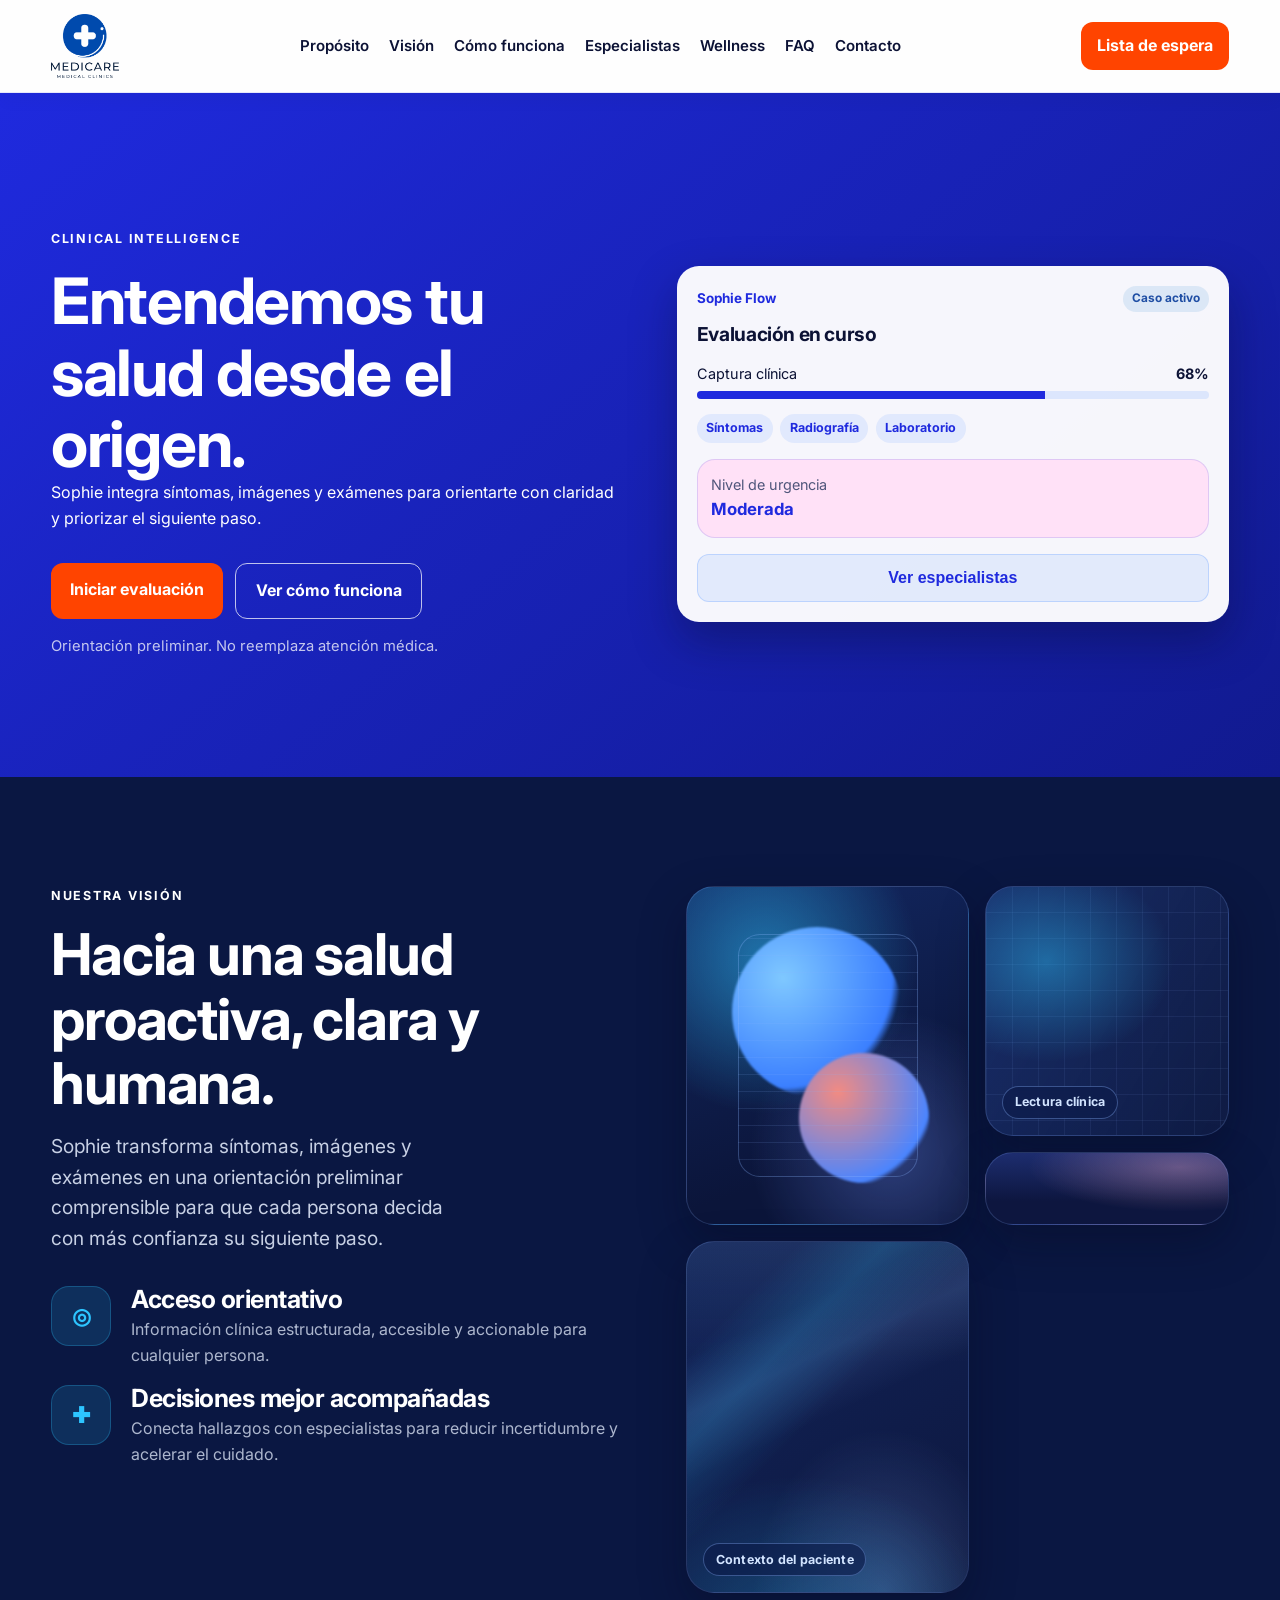
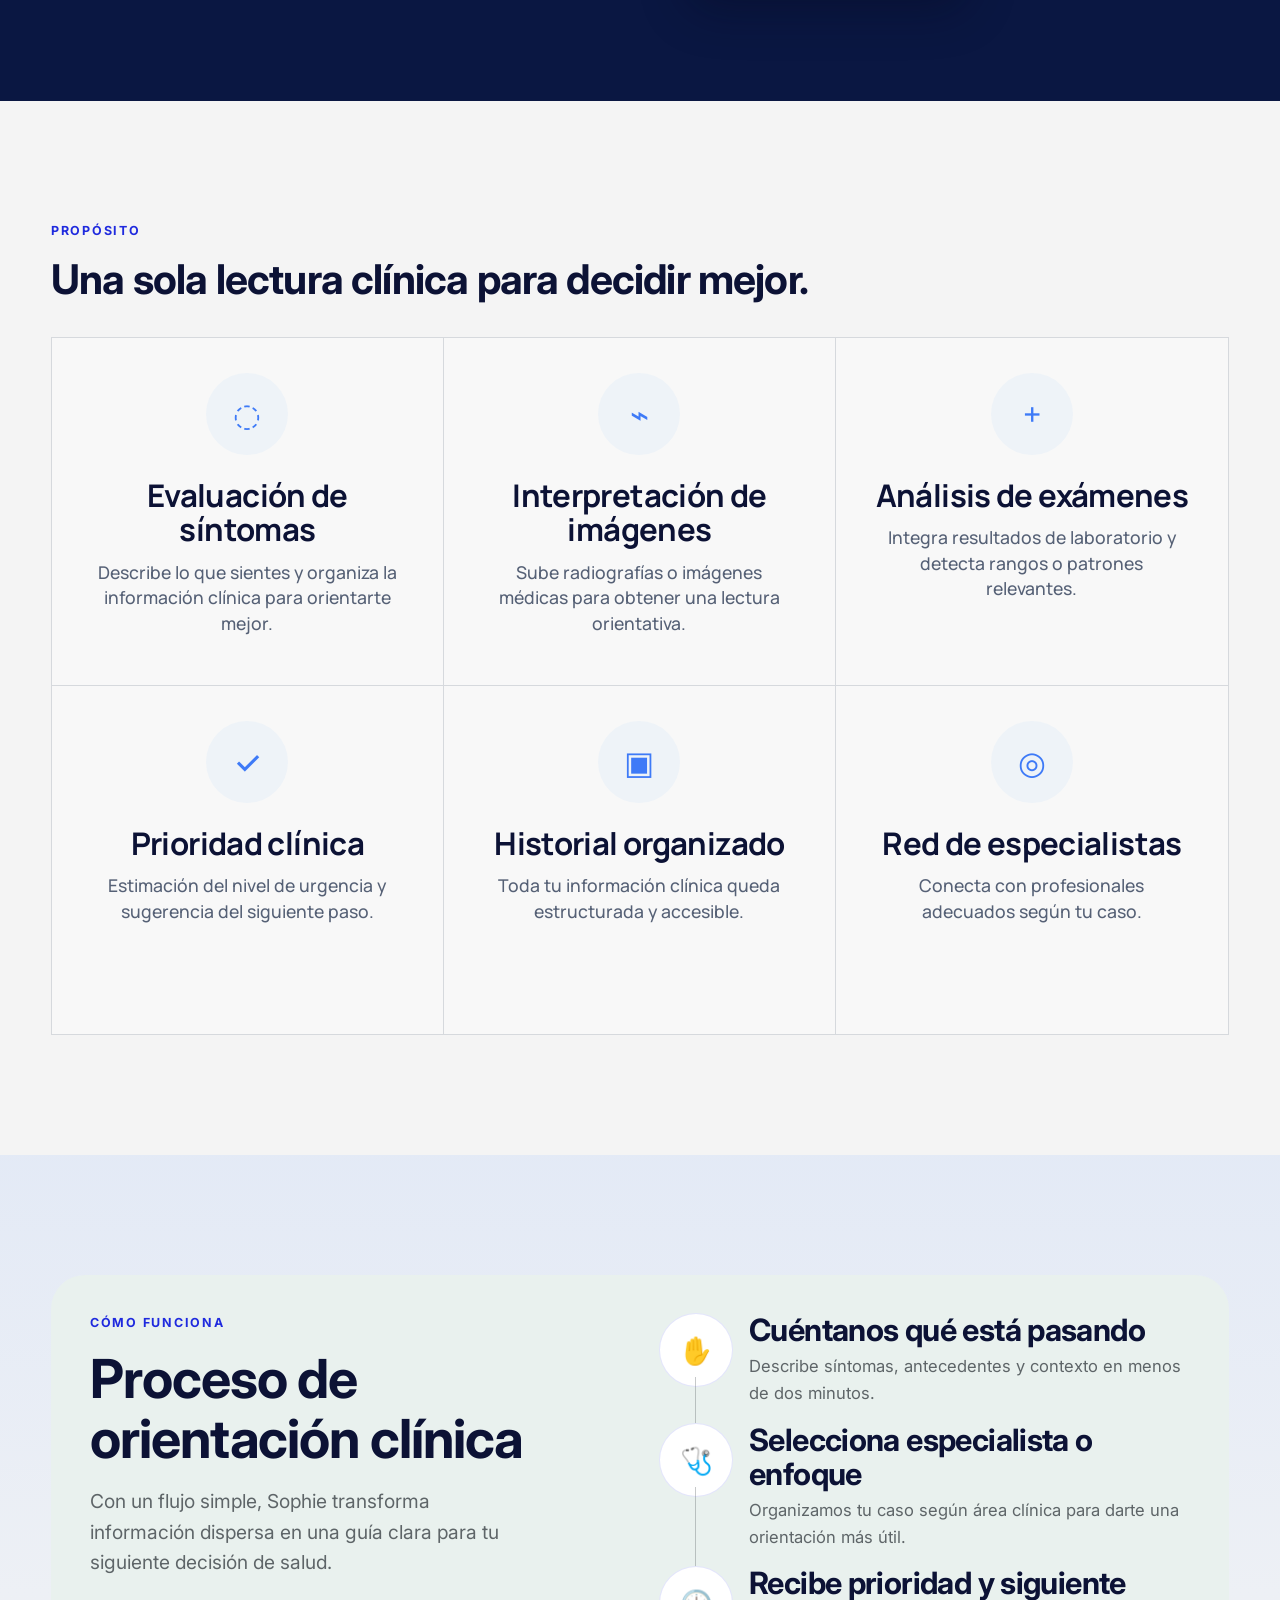
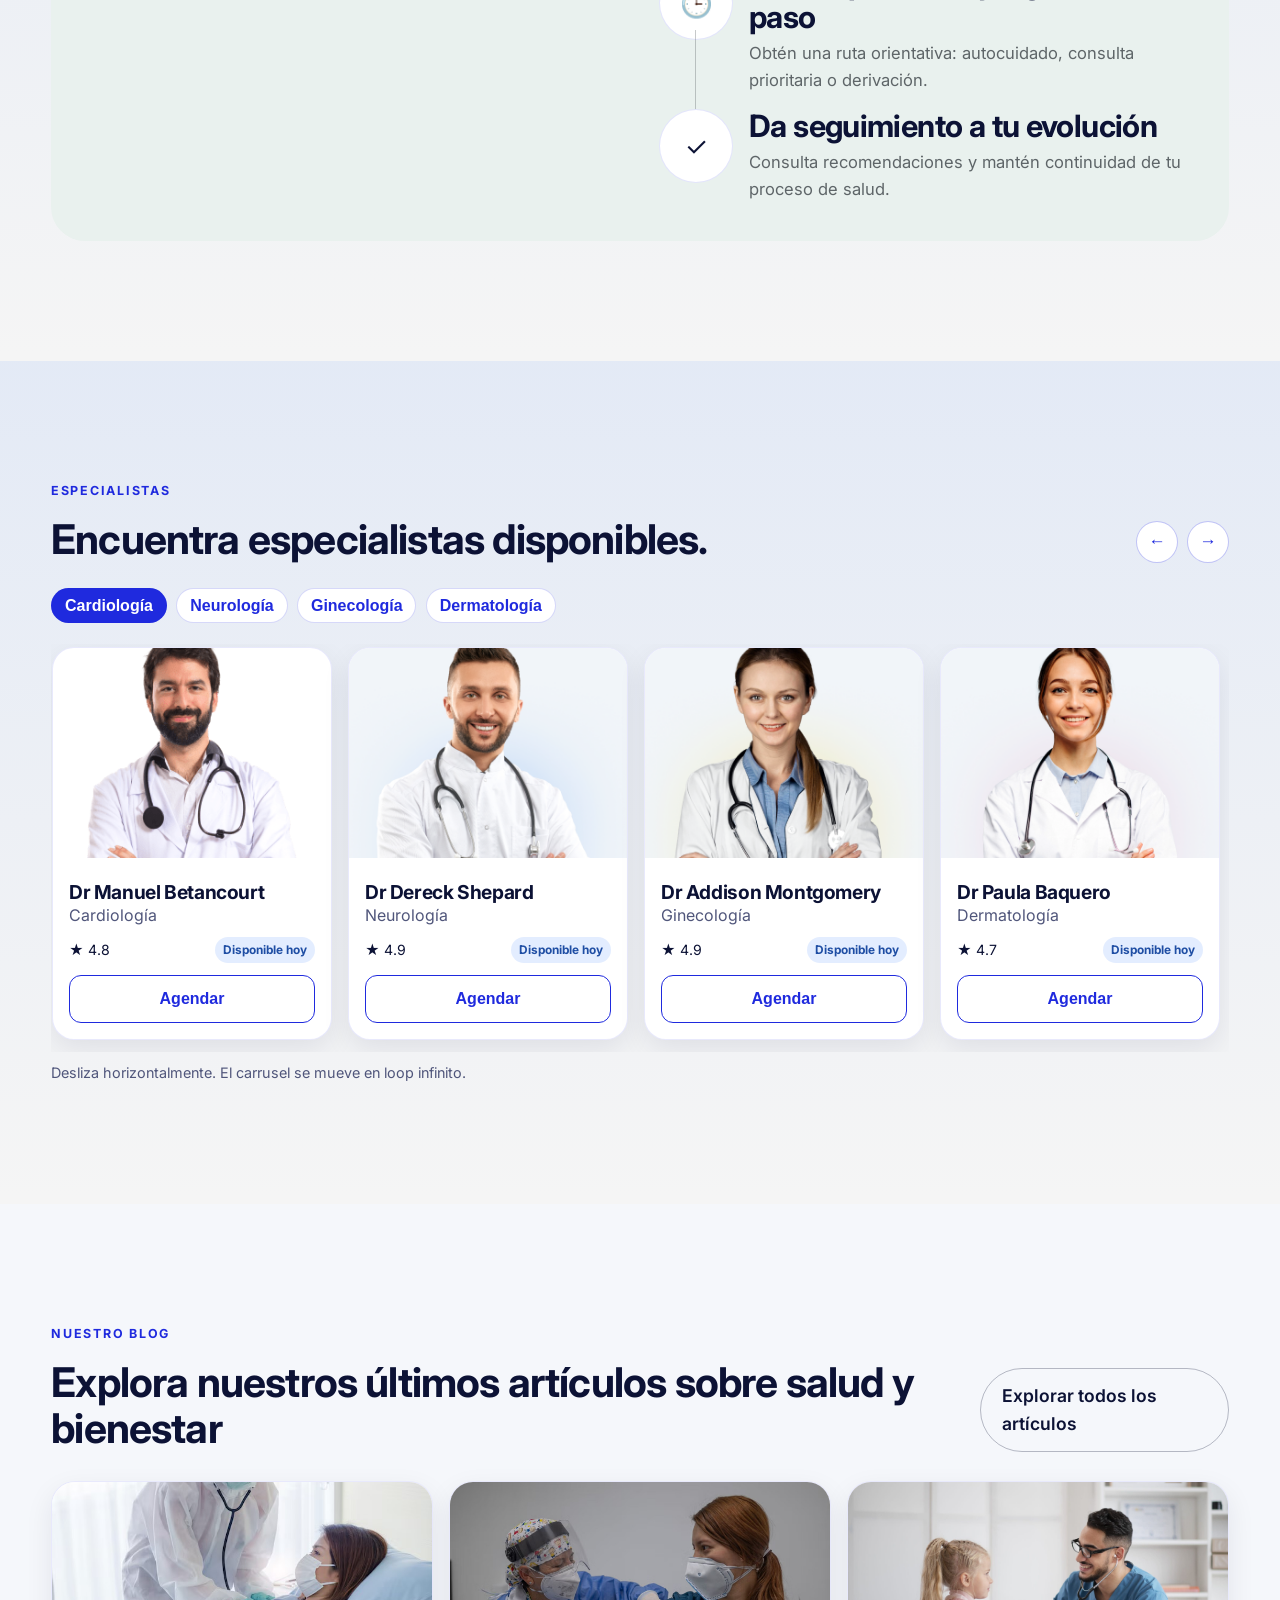
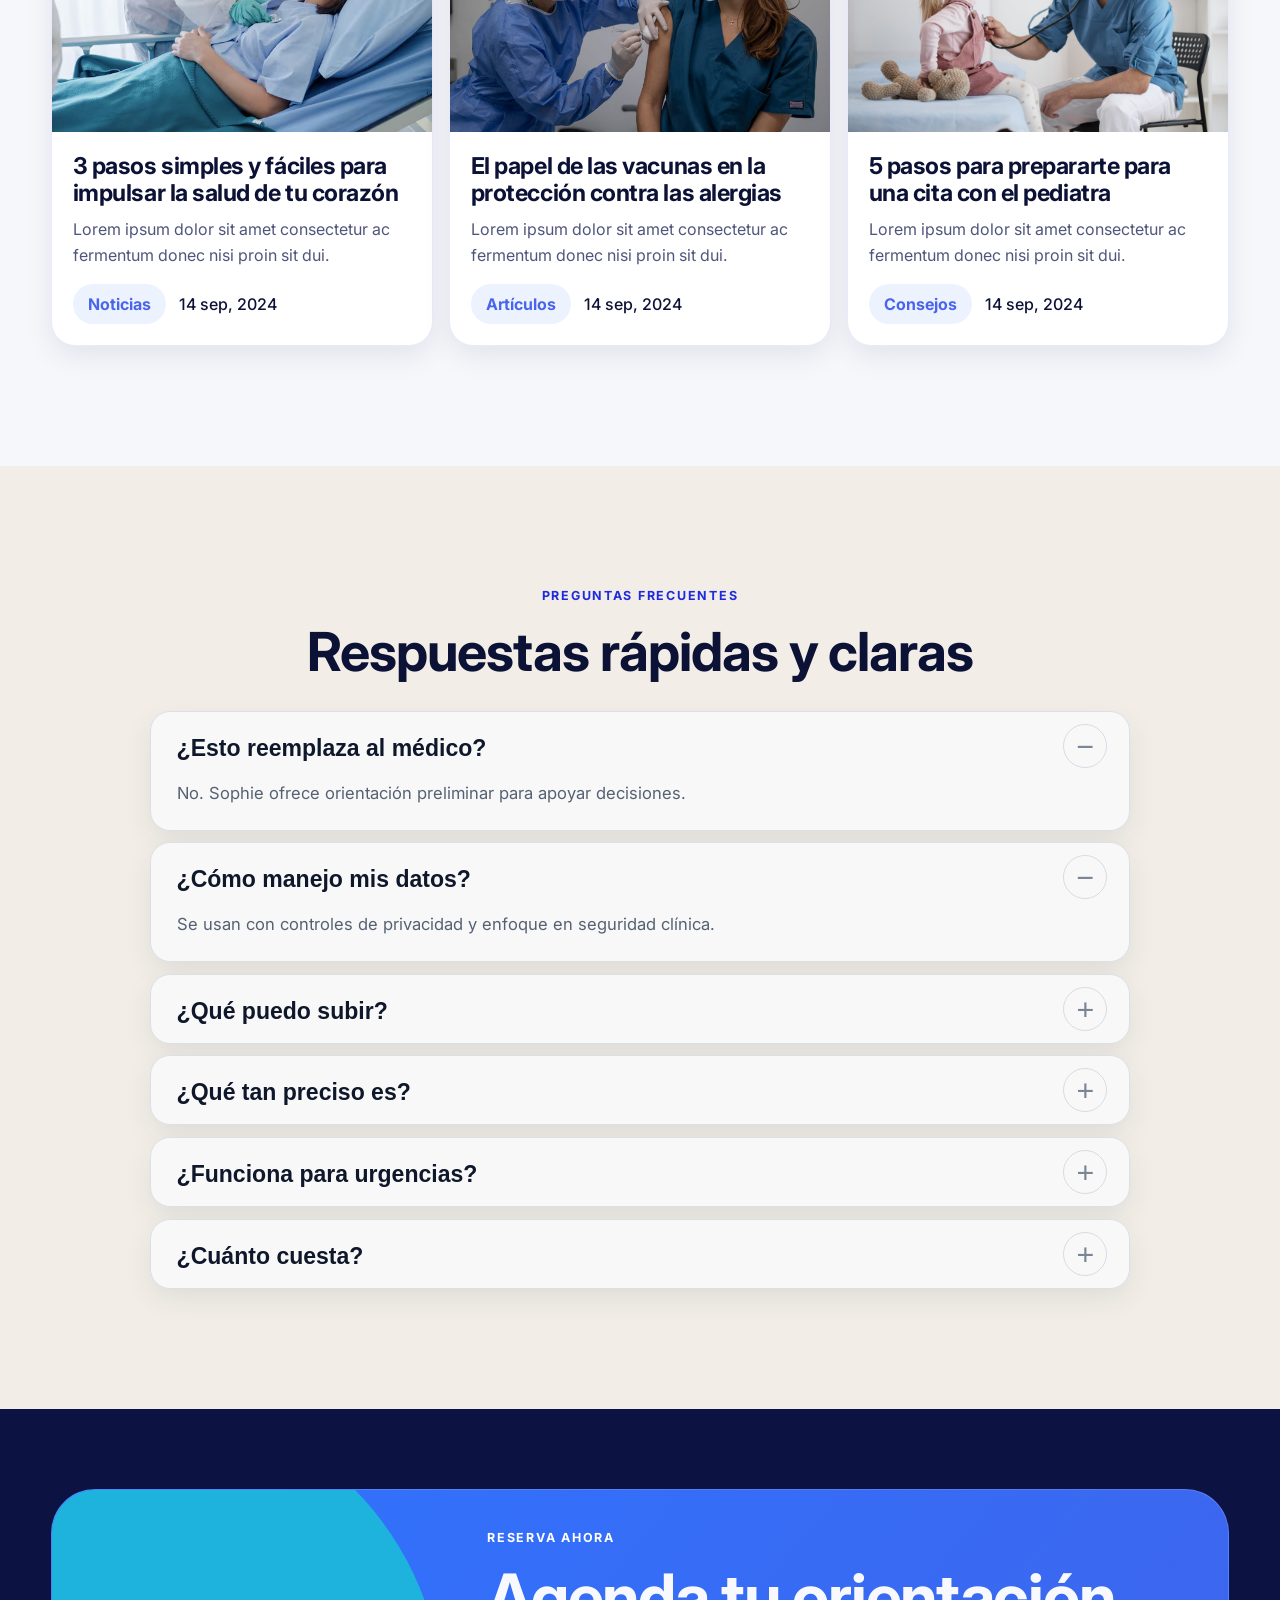
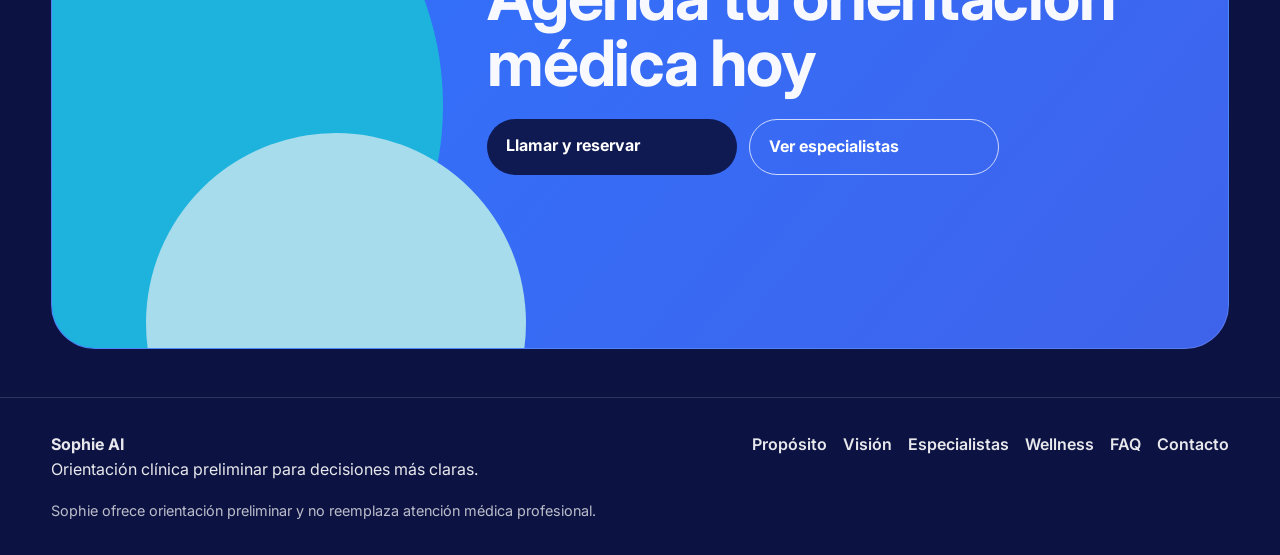
==== commit b73afe2c: "Update landing visuals, vision section, and asset paths" ====
--- a/Landing_Page/index.html
+++ b/Landing_Page/index.html
@@ -8,22 +8,24 @@
     <link rel="preconnect" href="https://fonts.googleapis.com">
     <link rel="preconnect" href="https://fonts.gstatic.com" crossorigin>
     <link href="https://fonts.googleapis.com/css2?family=Inter:wght@400;500;600;700;800&display=swap" rel="stylesheet">
+    <link href="https://fonts.googleapis.com/css2?family=Manrope:wght@400;500;600;700;800&display=swap" rel="stylesheet">
     <link rel="stylesheet" href="./style.css">
 </head>
 <body>
     <header class="site-header">
         <div class="container nav-wrap">
-            <a href="#inicio" class="logo">Sophie AI</a>
+            <a href="#inicio" class="logo" aria-label="Inicio Sophie AI">
+                <img src="./assets/branding/logo/logo-trimmed.png" alt="Logo Sophie AI">
+            </a>
             <button class="menu-toggle" aria-label="Abrir menú" aria-expanded="false" aria-controls="main-nav">
                 <span></span><span></span><span></span>
             </button>
             <nav id="main-nav" class="main-nav">
                 <a href="#proposito">Propósito</a>
+                <a href="#vision">Visión</a>
                 <a href="#como-funciona">Cómo funciona</a>
-                <a href="#evaluacion">Evaluación</a>
                 <a href="#especialistas">Especialistas</a>
                 <a href="#wellness">Wellness</a>
-                <a href="#historial">Historial</a>
                 <a href="#faq">FAQ</a>
                 <a href="#contacto">Contacto</a>
             </nav>
@@ -39,7 +41,7 @@
                     <h1>Entendemos tu salud desde el origen.</h1>
                     <p class="hero-subtitle">Sophie integra síntomas, imágenes y exámenes para orientarte con claridad y priorizar el siguiente paso.</p>
                     <div class="hero-actions">
-                        <a href="#evaluacion" class="btn btn-primary">Iniciar evaluación</a>
+                        <a href="#contacto" class="btn btn-primary">Iniciar evaluación</a>
                         <a href="#como-funciona" class="btn btn-outline-light">Ver cómo funciona</a>
                     </div>
                     <p class="hero-note">Orientación preliminar. No reemplaza atención médica.</p>
@@ -69,36 +71,84 @@
             </div>
         </section>
 
+        <section id="vision" class="section vision-section">
+            <div class="container vision-layout">
+                <div class="vision-copy">
+                    <p class="eyebrow">Nuestra visión</p>
+                    <h2>Hacia una salud proactiva, clara y humana.</h2>
+                    <p class="vision-lead">Sophie transforma síntomas, imágenes y exámenes en una orientación preliminar comprensible para que cada persona decida con más confianza su siguiente paso.</p>
+                    <div class="vision-points">
+                        <article class="vision-point">
+                            <span class="vision-icon" aria-hidden="true">◎</span>
+                            <div>
+                                <h3>Acceso orientativo</h3>
+                                <p>Información clínica estructurada, accesible y accionable para cualquier persona.</p>
+                            </div>
+                        </article>
+                        <article class="vision-point">
+                            <span class="vision-icon" aria-hidden="true">✚</span>
+                            <div>
+                                <h3>Decisiones mejor acompañadas</h3>
+                                <p>Conecta hallazgos con especialistas para reducir incertidumbre y acelerar el cuidado.</p>
+                            </div>
+                        </article>
+                    </div>
+                </div>
+                <div class="vision-media-grid" aria-hidden="true">
+                    <div class="vision-media-card vision-media-tall">
+                        <div class="vision-orb vision-orb-a"></div>
+                        <div class="vision-orb vision-orb-b"></div>
+                        <div class="vision-lines"></div>
+                    </div>
+                    <div class="vision-media-card vision-media-top">
+                        <div class="vision-grid-glow"></div>
+                        <span class="vision-chip">Lectura clínica</span>
+                    </div>
+                    <div class="vision-media-card vision-media-gradient"></div>
+                    <div class="vision-media-card vision-media-bottom">
+                        <div class="vision-wave"></div>
+                        <span class="vision-chip">Contexto del paciente</span>
+                    </div>
+                </div>
+            </div>
+        </section>
+
         <section id="proposito" class="section">
             <div class="container">
                 <div class="section-head">
                     <p class="eyebrow eyebrow-blue">Propósito</p>
                     <h2>Una sola lectura clínica para decidir mejor.</h2>
                 </div>
-                <div class="services-grid">
-                    <article class="service-card service-a">
-                        <div class="service-icon">✦</div>
-                        <h3>Síntomas</h3>
-                        <p>Describe lo que sientes en 60 segundos.</p>
-                        <button class="arrow-btn" type="button" aria-label="Ver síntomas">→</button>
-                    </article>
-                    <article class="service-card service-b">
-                        <div class="service-icon">◉</div>
-                        <h3>Radiografías e imágenes</h3>
-                        <p>Sube imágenes y obtiene hallazgos orientativos.</p>
-                        <button class="arrow-btn" type="button" aria-label="Ver imágenes">→</button>
-                    </article>
-                    <article class="service-card service-c">
-                        <div class="service-icon">⌁</div>
-                        <h3>Exámenes de sangre</h3>
-                        <p>Interpreta rangos y patrones relevantes.</p>
-                        <button class="arrow-btn" type="button" aria-label="Ver exámenes">→</button>
-                    </article>
-                    <article class="service-card service-d">
-                        <div class="service-icon">✓</div>
-                        <h3>Plan de acción</h3>
-                        <p>Autocuidado, urgencias o especialista recomendado.</p>
-                        <button class="arrow-btn" type="button" aria-label="Ver plan de acción">→</button>
+                <div class="capability-grid">
+                    <article class="capability-card">
+                        <div class="capability-icon">◌</div>
+                        <h3>Evaluación de síntomas</h3>
+                        <p>Describe lo que sientes y organiza la información clínica para orientarte mejor.</p>
+                    </article>
+                    <article class="capability-card">
+                        <div class="capability-icon">⌁</div>
+                        <h3>Interpretación de imágenes</h3>
+                        <p>Sube radiografías o imágenes médicas para obtener una lectura orientativa.</p>
+                    </article>
+                    <article class="capability-card">
+                        <div class="capability-icon">+</div>
+                        <h3>Análisis de exámenes</h3>
+                        <p>Integra resultados de laboratorio y detecta rangos o patrones relevantes.</p>
+                    </article>
+                    <article class="capability-card">
+                        <div class="capability-icon">✓</div>
+                        <h3>Prioridad clínica</h3>
+                        <p>Estimación del nivel de urgencia y sugerencia del siguiente paso.</p>
+                    </article>
+                    <article class="capability-card">
+                        <div class="capability-icon">▣</div>
+                        <h3>Historial organizado</h3>
+                        <p>Toda tu información clínica queda estructurada y accesible.</p>
+                    </article>
+                    <article class="capability-card">
+                        <div class="capability-icon">◎</div>
+                        <h3>Red de especialistas</h3>
+                        <p>Conecta con profesionales adecuados según tu caso.</p>
                     </article>
                 </div>
             </div>
@@ -143,49 +193,6 @@
                         </article>
                     </div>
                 </div>
-            </div>
-        </section>
-
-        <section id="evaluacion" class="section">
-            <div class="container eval-layout">
-                <div class="eval-panel">
-                    <h2>Evaluación clínica guiada</h2>
-                    <label>¿Qué sientes?
-                        <textarea rows="4" placeholder="Ej: dolor torácico, tos persistente, fatiga"></textarea>
-                    </label>
-                    <div class="toggle-wrap" aria-label="Síntomas frecuentes">
-                        <button class="toggle-chip" type="button">Fiebre</button>
-                        <button class="toggle-chip" type="button">Dolor</button>
-                        <button class="toggle-chip" type="button">Tos</button>
-                        <button class="toggle-chip" type="button">Náuseas</button>
-                        <button class="toggle-chip" type="button">Mareo</button>
-                    </div>
-                    <div class="upload-grid">
-                        <button class="upload-box" type="button">Radiografía/imagen</button>
-                        <button class="upload-box" type="button">Examen de sangre (PDF/foto)</button>
-                    </div>
-                    <button class="btn btn-primary" type="button">Analizar</button>
-                </div>
-                <aside class="result-panel" aria-label="Resultado preliminar">
-                    <h3>Posibles diagnósticos a considerar (orientativo)</h3>
-                    <ul>
-                        <li>Síndrome respiratorio inflamatorio</li>
-                        <li>Respuesta sistémica al estrés</li>
-                        <li>Cuadro metabólico en evaluación</li>
-                    </ul>
-                    <div class="result-row">
-                        <span>Nivel de prioridad</span>
-                        <strong class="tag-priority tag-moderada">Moderada</strong>
-                    </div>
-                    <div class="result-row">
-                        <span>Siguiente paso recomendado</span>
-                        <strong>Especialista</strong>
-                    </div>
-                    <div class="result-row">
-                        <span>Escenario alterno</span>
-                        <strong class="tag-priority tag-alta">Alta</strong>
-                    </div>
-                </aside>
             </div>
         </section>
 
@@ -221,7 +228,7 @@
                         </div>
                     </article>
                     <article class="doctor-card">
-                        <img src="./assets/especialistas/neurologia.png" alt="Especialista en Neurología">
+                        <img src="./assets/especialistas/Neurologia.png" alt="Especialista en Neurología">
                         <div class="doctor-body">
                             <h3>Dr Dereck Shepard</h3>
                             <p>Neurología</p>
@@ -233,7 +240,7 @@
                         </div>
                     </article>
                     <article class="doctor-card">
-                        <img src="./assets/especialistas/ginecologia.png" alt="Especialista en Ginecología">
+                        <img src="./assets/especialistas/Ginecologia.png" alt="Especialista en Ginecología">
                         <div class="doctor-body">
                             <h3>Dr Addison Montgomery</h3>
                             <p>Ginecología</p>
@@ -308,86 +315,19 @@
             </div>
         </section>
 
-        <section id="modelo" class="section">
-            <div class="container">
-                <div class="section-head">
-                    <p class="eyebrow eyebrow-blue">Modelo híbrido</p>
-                    <h2>Modelo híbrido: experiencia paciente + eficiencia clínica</h2>
-                </div>
-                <div class="hybrid-grid">
-                    <article class="hybrid-card">
-                        <h3>Pacientes</h3>
-                        <ul>
-                            <li>Orientación preliminar clara</li>
-                            <li>Historial clínico ordenado</li>
-                            <li>Seguimiento continuo de evolución</li>
-                        </ul>
-                    </article>
-                    <article class="hybrid-card">
-                        <h3>Aliados (EPS / clínicas)</h3>
-                        <ul>
-                            <li>Estandarización de captura clínica</li>
-                            <li>Triage inicial y reducción de tiempos</li>
-                            <li>Analítica agregada con consentimiento</li>
-                        </ul>
-                    </article>
-                </div>
-            </div>
-        </section>
-
-        <section id="historial" class="section section-alt">
-            <div class="container history-layout">
-                <div>
-                    <p class="eyebrow eyebrow-blue">Historial</p>
-                    <h2>Tu información organizada, segura y accesible.</h2>
-                </div>
-                <ol class="timeline">
-                    <li><span>Consulta #1</span><p>Síntomas y contexto inicial.</p></li>
-                    <li><span>Exámenes</span><p>Radiografía + laboratorio integrados.</p></li>
-                    <li><span>Recomendación</span><p>Nivel de prioridad y próximos pasos.</p></li>
-                    <li><span>Derivación</span><p>Especialista sugerido y seguimiento.</p></li>
-                </ol>
-            </div>
-        </section>
-
-        <section id="recursos" class="section">
-            <div class="container">
-                <article class="feature-banner">
-                    <div class="feature-overlay">
-                        <p class="eyebrow">Sophie Experience</p>
-                        <h2>Tu salud, prioridad con claridad.</h2>
-                    </div>
-                </article>
-                <div class="resource-grid">
-                    <article class="resource-card">
-                        <h3>Guías clínicas</h3>
-                        <p>Rutas de acción simples para síntomas frecuentes.</p>
-                    </article>
-                    <article class="resource-card">
-                        <h3>Prevención</h3>
-                        <p>Recomendaciones prácticas según riesgo y contexto.</p>
-                    </article>
-                    <article class="resource-card">
-                        <h3>Novedades de la app</h3>
-                        <p>Actualizaciones de funciones y mejoras de experiencia.</p>
-                    </article>
-                </div>
-            </div>
-        </section>
-
-        <section id="faq" class="section section-alt">
+        <section id="faq" class="section faq-section">
             <div class="container faq-wrap">
                 <div class="section-head">
-                    <p class="eyebrow eyebrow-blue">FAQ</p>
-                    <h2>Preguntas frecuentes</h2>
+                    <p class="eyebrow eyebrow-blue">Preguntas frecuentes</p>
+                    <h2>Respuestas rápidas y claras</h2>
                 </div>
                 <div class="faq-list">
-                    <article class="faq-item">
-                        <button class="faq-q" type="button" aria-expanded="false">¿Esto reemplaza al médico?</button>
+                    <article class="faq-item is-open">
+                        <button class="faq-q" type="button" aria-expanded="true">¿Esto reemplaza al médico?</button>
                         <div class="faq-a">No. Sophie ofrece orientación preliminar para apoyar decisiones.</div>
                     </article>
-                    <article class="faq-item">
-                        <button class="faq-q" type="button" aria-expanded="false">¿Cómo manejo mis datos?</button>
+                    <article class="faq-item is-open">
+                        <button class="faq-q" type="button" aria-expanded="true">¿Cómo manejo mis datos?</button>
                         <div class="faq-a">Se usan con controles de privacidad y enfoque en seguridad clínica.</div>
                     </article>
                     <article class="faq-item">
@@ -419,7 +359,7 @@
                         <p class="eyebrow">Reserva ahora</p>
                         <h2>Agenda tu orientación médica hoy</h2>
                         <div class="cta-actions">
-                            <a href="#evaluacion" class="btn cta-btn-main">Llamar y reservar</a>
+                            <a href="#contacto" class="btn cta-btn-main">Llamar y reservar</a>
                             <a href="#especialistas" class="btn cta-btn-ghost">Ver especialistas</a>
                         </div>
                     </div>
@@ -436,6 +376,7 @@
             </div>
             <div class="footer-links">
                 <a href="#proposito">Propósito</a>
+                <a href="#vision">Visión</a>
                 <a href="#especialistas">Especialistas</a>
                 <a href="#wellness">Wellness</a>
                 <a href="#faq">FAQ</a>
@@ -478,16 +419,46 @@
             button.addEventListener('click', () => {
                 const item = button.closest('.faq-item');
                 const isOpen = item.classList.contains('is-open');
-                document.querySelectorAll('.faq-item').forEach((f) => {
-                    f.classList.remove('is-open');
-                    f.querySelector('.faq-q').setAttribute('aria-expanded', 'false');
+                item.classList.toggle('is-open', !isOpen);
+                button.setAttribute('aria-expanded', String(!isOpen));
+            });
+        });
+
+        const prefersReducedMotion = window.matchMedia('(prefers-reduced-motion: reduce)').matches;
+
+        if (!prefersReducedMotion) {
+            const revealTargets = document.querySelectorAll(
+                '.hero-copy > *, .vision-copy > *, .vision-point, .vision-media-card, .section-head > *, .process-intro > *, .process-step, .capability-card, .doctor-card, .wellness-post-card, .faq-item, .cta-panel'
+            );
+
+            revealTargets.forEach((el) => {
+                el.classList.add('reveal-item');
+                if (el.matches('.capability-card, .doctor-card, .wellness-post-card, .faq-item')) {
+                    el.classList.add('reveal-lift');
+                }
+            });
+
+            const groups = document.querySelectorAll('.hero-copy, .vision-layout, .vision-points, .vision-media-grid, .section, .process-timeline, .doctor-grid, .wellness-blog-grid, .faq-list');
+            groups.forEach((group) => {
+                const children = group.querySelectorAll('.reveal-item');
+                children.forEach((child, index) => {
+                    child.style.setProperty('--reveal-delay', `${Math.min(index * 0.07, 0.42)}s`);
                 });
-                if (!isOpen) {
-                    item.classList.add('is-open');
-                    button.setAttribute('aria-expanded', 'true');
-                }
-            });
-        });
+            });
+
+            const io = new IntersectionObserver(
+                (entries, observer) => {
+                    entries.forEach((entry) => {
+                        if (!entry.isIntersecting) return;
+                        entry.target.classList.add('reveal-in');
+                        observer.unobserve(entry.target);
+                    });
+                },
+                { threshold: 0.18, rootMargin: '0px 0px -10% 0px' }
+            );
+
+            revealTargets.forEach((el) => io.observe(el));
+        }
 
         const doctorCarousel = document.querySelector('#doctor-carousel');
         if (doctorCarousel) {
--- a/Landing_Page/style.css
+++ b/Landing_Page/style.css
@@ -1,7 +1,7 @@
 :root {
     --primary-blue: #1F2ADE;
     --secondary-blue: #8CB5FF;
-    --accent-green: #00DF82;
+    --accent-green: #E74C3C;
     --accent-hot: #FF4400;
     --pink-soft: #FFB3CF;
     --pink-ultra: #FFE1F7;
@@ -58,6 +58,42 @@
     background: linear-gradient(180deg, rgba(140, 181, 255, 0.16), rgba(255, 255, 255, 0.1));
 }
 
+/* Scroll reveal system */
+.reveal-item {
+    opacity: 0;
+    transform: translateY(26px);
+    filter: blur(1px);
+    transition:
+        opacity 0.72s ease-in-out,
+        transform 0.72s ease-in-out,
+        filter 0.72s ease-in-out;
+    transition-delay: var(--reveal-delay, 0s);
+    will-change: transform, opacity;
+}
+
+.reveal-item.reveal-in {
+    opacity: 1;
+    transform: translateY(0);
+    filter: blur(0);
+}
+
+.reveal-lift {
+    transition: transform 0.32s ease, box-shadow 0.32s ease;
+}
+
+.reveal-lift.reveal-in:hover {
+    transform: translateY(-3px);
+}
+
+@media (prefers-reduced-motion: reduce) {
+    .reveal-item {
+        opacity: 1;
+        transform: none;
+        filter: none;
+        transition: none;
+    }
+}
+
 h1,
 h2,
 h3,
@@ -150,7 +186,7 @@
 }
 
 .nav-wrap {
-    min-height: 78px;
+    min-height: 92px;
     display: grid;
     grid-template-columns: auto 1fr auto;
     align-items: center;
@@ -158,9 +194,15 @@
 }
 
 .logo {
-    font-size: 1.25rem;
-    font-weight: 800;
-    color: var(--primary-blue);
+    display: inline-flex;
+    align-items: center;
+}
+
+.logo img {
+    height: 64px;
+    width: auto;
+    object-fit: contain;
+    display: block;
 }
 
 .main-nav {
@@ -210,13 +252,6 @@
     align-items: center;
 }
 
-.hero-subtitle {
-    margin-top: 1.25rem;
-    font-size: 1.14rem;
-    max-width: 58ch;
-    color: rgba(255, 255, 255, 0.9);
-}
-
 .hero-actions {
     margin-top: 2rem;
     display: flex;
@@ -248,8 +283,8 @@
 }
 
 .status-pill {
-    background: rgba(0, 223, 130, 0.15);
-    color: #0a8d58;
+    background: rgba(111, 168, 220, 0.2);
+    color: #1f4ea4;
     border-radius: 999px;
     padding: 0.22rem 0.55rem;
     font-size: 0.74rem;
@@ -321,64 +356,254 @@
     margin-top: 1rem;
 }
 
+.vision-section {
+    background: #0a1742;
+    color: var(--white);
+    padding: 6.8rem 0;
+}
+
+.vision-layout {
+    display: grid;
+    grid-template-columns: minmax(0, 1.05fr) minmax(0, 0.95fr);
+    gap: clamp(1.2rem, 2.8vw, 2.2rem);
+    align-items: stretch;
+}
+
+.vision-copy h2 {
+    font-size: clamp(2.2rem, 4.5vw, 4.6rem);
+    max-width: 13ch;
+}
+
+.vision-lead {
+    margin-top: 1rem;
+    font-size: clamp(1.08rem, 1.5vw, 1.34rem);
+    color: rgba(231, 239, 255, 0.86);
+    max-width: 34ch;
+}
+
+.vision-points {
+    margin-top: 2rem;
+    display: grid;
+    gap: 1rem;
+}
+
+.vision-point {
+    display: grid;
+    grid-template-columns: 66px minmax(0, 1fr);
+    gap: 0.9rem;
+    align-items: start;
+}
+
+.vision-icon {
+    width: 60px;
+    height: 60px;
+    border-radius: 18px;
+    display: grid;
+    place-items: center;
+    color: #2dc5ff;
+    background: rgba(45, 197, 255, 0.14);
+    border: 1px solid rgba(45, 197, 255, 0.25);
+    font-size: 1.35rem;
+    font-weight: 700;
+}
+
+.vision-point h3 {
+    font-size: clamp(1.3rem, 1.95vw, 1.8rem);
+}
+
+.vision-point p {
+    margin-top: 0.22rem;
+    color: rgba(231, 239, 255, 0.74);
+}
+
+.vision-media-grid {
+    min-height: 640px;
+    display: grid;
+    grid-template-columns: 1fr 0.86fr;
+    grid-template-rows: 0.86fr 0.54fr;
+    gap: 1rem;
+}
+
+.vision-media-card {
+    border-radius: 28px;
+    overflow: hidden;
+    border: 1px solid rgba(140, 181, 255, 0.2);
+    background: #122663;
+    box-shadow: 0 18px 45px rgba(5, 10, 30, 0.35);
+    position: relative;
+}
+
+.vision-chip {
+    position: absolute;
+    left: 1rem;
+    bottom: 1rem;
+    border: 1px solid rgba(140, 181, 255, 0.36);
+    border-radius: 999px;
+    padding: 0.35rem 0.72rem;
+    font-size: 0.78rem;
+    font-weight: 700;
+    letter-spacing: 0.02em;
+    color: #d2e4ff;
+    background: rgba(12, 26, 74, 0.62);
+    backdrop-filter: blur(4px);
+}
+
+.vision-media-tall {
+    grid-row: 1 / 3;
+    background:
+        radial-gradient(circle at 28% 22%, rgba(45, 197, 255, 0.5), transparent 46%),
+        radial-gradient(circle at 72% 78%, rgba(114, 146, 255, 0.34), transparent 42%),
+        linear-gradient(160deg, #132862, #0b153a 74%);
+}
+
+.vision-media-top {
+    min-height: 250px;
+    background:
+        linear-gradient(120deg, rgba(48, 86, 177, 0.26), rgba(14, 25, 61, 0.66)),
+        #101f50;
+}
+
+.vision-media-gradient {
+    background:
+        radial-gradient(120% 120% at 80% 20%, rgba(255, 179, 207, 0.34), transparent 52%),
+        linear-gradient(180deg, #1d2d6f, #0d163f 68%);
+}
+
+.vision-media-bottom {
+    min-height: 290px;
+    background:
+        linear-gradient(180deg, rgba(167, 220, 236, 0.08), transparent 35%),
+        linear-gradient(145deg, #12245a, #0d173e);
+}
+
+.vision-orb {
+    position: absolute;
+    border-radius: 999px;
+    filter: blur(1px);
+    animation: visionFloat 8s ease-in-out infinite;
+}
+
+.vision-orb-a {
+    width: 170px;
+    height: 170px;
+    top: 12%;
+    left: 16%;
+    background: radial-gradient(circle at 30% 30%, #7fc8ff, #3b7fff 65%, transparent 70%);
+}
+
+.vision-orb-b {
+    width: 130px;
+    height: 130px;
+    right: 14%;
+    bottom: 12%;
+    background: radial-gradient(circle at 30% 30%, #f28b82, #4a85ff 72%, transparent 76%);
+    animation-delay: 1.6s;
+}
+
+.vision-lines {
+    position: absolute;
+    inset: 14% 18%;
+    border-radius: 22px;
+    border: 1px solid rgba(140, 181, 255, 0.3);
+    background:
+        repeating-linear-gradient(
+            0deg,
+            transparent 0 16px,
+            rgba(140, 181, 255, 0.13) 16px 17px
+        );
+}
+
+.vision-grid-glow {
+    position: absolute;
+    inset: 0;
+    background:
+        radial-gradient(90% 70% at 25% 30%, rgba(45, 197, 255, 0.42), transparent 58%),
+        linear-gradient(90deg, rgba(140, 181, 255, 0.08) 1px, transparent 1px),
+        linear-gradient(0deg, rgba(140, 181, 255, 0.08) 1px, transparent 1px);
+    background-size: auto, 26px 26px, 26px 26px;
+}
+
+.vision-wave {
+    position: absolute;
+    inset: 0;
+    background:
+        radial-gradient(120% 80% at 40% 115%, rgba(45, 197, 255, 0.3), transparent 60%),
+        radial-gradient(80% 80% at 70% 100%, rgba(140, 181, 255, 0.26), transparent 58%),
+        linear-gradient(135deg, transparent 18%, rgba(45, 197, 255, 0.18) 32%, transparent 48%),
+        linear-gradient(155deg, transparent 24%, rgba(140, 181, 255, 0.13) 36%, transparent 50%);
+}
+
+@keyframes visionFloat {
+    0%,
+    100% {
+        transform: translateY(0);
+    }
+    50% {
+        transform: translateY(-8px);
+    }
+}
+
+
 .section-head {
     max-width: 780px;
 }
 
-.services-grid {
+.capability-grid {
     margin-top: 2.1rem;
     display: grid;
-    grid-template-columns: repeat(4, minmax(0, 1fr));
-    gap: 1rem;
-}
-
-.service-card {
-    border-radius: var(--radius-lg);
-    padding: 1.2rem;
-    box-shadow: var(--shadow-soft);
-    border: 1px solid rgba(31, 42, 222, 0.08);
-    display: grid;
-    gap: 0.55rem;
-    min-height: 220px;
-    transition: transform 0.2s ease, box-shadow 0.2s ease, border-color 0.2s ease;
-}
-
-.service-card:hover {
-    transform: translateY(-4px);
-    box-shadow: var(--shadow-hover);
-    border-color: rgba(31, 42, 222, 0.24);
-}
-
-.service-a { background: rgba(255, 179, 207, 0.44); }
-.service-b { background: rgba(255, 225, 247, 0.85); }
-.service-c { background: rgba(140, 181, 255, 0.28); }
-.service-d { background: #f8f8ff; }
-
-.service-icon {
-    width: 42px;
-    height: 42px;
-    border-radius: 12px;
-    background: rgba(255, 255, 255, 0.72);
+    grid-template-columns: repeat(3, minmax(0, 1fr));
+    gap: 0;
+    border: 1px solid #d6d9dd;
+    background: #f8f8f8;
+    font-family: "Manrope", "Inter", sans-serif;
+}
+
+.capability-card {
+    min-height: 348px;
+    padding: 2.2rem 1.8rem 2rem;
+    text-align: center;
+    border-right: 1px solid #d6d9dd;
+    border-bottom: 1px solid #d6d9dd;
+    display: grid;
+    align-content: start;
+    justify-items: center;
+}
+
+.capability-card:nth-child(3n) {
+    border-right: 0;
+}
+
+.capability-card:nth-last-child(-n + 3) {
+    border-bottom: 0;
+}
+
+.capability-icon {
+    width: 82px;
+    height: 82px;
+    border-radius: 999px;
+    background: #eef3f8;
+    color: #3e7af7;
     display: grid;
     place-items: center;
-    color: var(--primary-blue);
-    font-weight: 800;
-}
-
-.service-card p {
-    color: var(--text-muted);
-}
-
-.arrow-btn {
-    margin-top: auto;
-    width: 36px;
-    height: 36px;
-    border-radius: 999px;
-    border: 0;
-    background: var(--white);
-    color: var(--primary-blue);
-    font-size: 1rem;
-    cursor: pointer;
+    font-size: 2rem;
+    font-weight: 500;
+}
+
+.capability-card h3 {
+    margin-top: 1.4rem;
+    font-size: clamp(1.95rem, 2.35vw, 2.7rem);
+    line-height: 1.1;
+    letter-spacing: -0.02em;
+    font-weight: 700;
+}
+
+.capability-card p {
+    margin-top: 0.85rem;
+    color: #566176;
+    font-size: clamp(1.1rem, 1.35vw, 1.24rem);
+    line-height: 1.45;
+    font-weight: 500;
+    max-width: 28ch;
 }
 
 .process-layout {
@@ -676,8 +901,8 @@
 }
 
 .available {
-    background: rgba(0, 223, 130, 0.2);
-    color: #0a8d58;
+    background: rgba(140, 181, 255, 0.24);
+    color: #1f4ea4;
     border-radius: 999px;
     padding: 0.2rem 0.5rem;
     font-size: 0.74rem;
@@ -737,17 +962,17 @@
 }
 
 .wellness-cover-1 {
-    background-image: url('./assets/wellness/article-1.png');
+    background-image: url('./assets/wellness/article-1.PNG');
     background-color: #d7e4ff;
 }
 
 .wellness-cover-2 {
-    background-image: url('./assets/wellness/article-2.png');
+    background-image: url('./assets/wellness/article-2.PNG');
     background-color: #dfe7ff;
 }
 
 .wellness-cover-3 {
-    background-image: url('./assets/wellness/article-3.png');
+    background-image: url('./assets/wellness/article-3.PNG');
     background-color: #d5e0ff;
 }
 
@@ -885,18 +1110,34 @@
     color: var(--text-muted);
 }
 
+.faq-section {
+    background: #f2eee7;
+}
+
 .faq-wrap {
-    max-width: 900px;
+    max-width: 980px;
+}
+
+.faq-wrap .section-head {
+    margin: 0 auto;
+    text-align: center;
+}
+
+.faq-wrap .section-head h2 {
+    font-size: clamp(2.2rem, 4.2vw, 4.2rem);
 }
 
 .faq-list {
-    margin-top: 1.5rem;
-    display: grid;
-    gap: 0.65rem;
+    margin-top: 1.8rem;
+    display: grid;
+    gap: 0.7rem;
 }
 
 .faq-item {
     overflow: hidden;
+    background: #f8f8f8;
+    border: 1px solid #dbe0e5;
+    border-radius: 20px;
 }
 
 .faq-q {
@@ -904,24 +1145,51 @@
     text-align: left;
     border: 0;
     background: transparent;
-    padding: 1rem 1.1rem;
+    padding: 1.45rem 4.8rem 1.1rem 1.6rem;
+    font-size: clamp(1.15rem, 1.8vw, 2.05rem);
+    line-height: 1.2;
     font-weight: 700;
+    color: #0f172b;
     cursor: pointer;
+    position: relative;
+}
+
+.faq-q::after {
+    content: "+";
+    position: absolute;
+    right: 1.35rem;
+    top: 50%;
+    transform: translateY(-50%);
+    width: 42px;
+    height: 42px;
+    border-radius: 999px;
+    border: 1px solid #d5dce3;
+    color: #7b8694;
+    display: grid;
+    place-items: center;
+    font-size: 1.9rem;
+    font-weight: 400;
+    line-height: 1;
+}
+
+.faq-item.is-open .faq-q::after {
+    content: "−";
 }
 
 .faq-a {
     max-height: 0;
     opacity: 0;
     overflow: hidden;
-    padding: 0 1.1rem;
-    color: var(--text-muted);
+    padding: 0 1.6rem;
+    color: #556173;
+    font-size: clamp(1rem, 1.3vw, 1.05rem);
     transition: max-height 0.25s ease, opacity 0.25s ease, padding 0.25s ease;
 }
 
 .faq-item.is-open .faq-a {
-    max-height: 180px;
+    max-height: 220px;
     opacity: 1;
-    padding: 0 1.1rem 1rem;
+    padding: 0 1.6rem 1.45rem;
 }
 
 .contact-cta {
@@ -1038,11 +1306,29 @@
 }
 
 @media (max-width: 1120px) {
-    .services-grid {
+    .capability-grid {
         grid-template-columns: repeat(2, minmax(0, 1fr));
     }
 
+    .capability-card {
+        border-right: 1px solid #d6d9dd;
+        border-bottom: 1px solid #d6d9dd;
+    }
+
+    .capability-card:nth-child(3n) {
+        border-right: 1px solid #d6d9dd;
+    }
+
+    .capability-card:nth-child(2n) {
+        border-right: 0;
+    }
+
+    .capability-card:nth-last-child(-n + 2) {
+        border-bottom: 0;
+    }
+
     .hero-layout,
+    .vision-layout,
     .eval-layout,
     .history-layout,
     .hybrid-grid,
@@ -1057,6 +1343,10 @@
 
     .hero {
         padding: 7rem 0 6rem;
+    }
+
+    .vision-media-grid {
+        min-height: 520px;
     }
 }
 
@@ -1068,10 +1358,14 @@
             "nav nav"
             "cta cta";
         gap: 0.8rem;
-        padding: 0.65rem 0;
+        padding: 0.8rem 0;
     }
 
     .logo { grid-area: logo; }
+
+    .logo img {
+        height: 54px;
+    }
 
     .menu-toggle {
         grid-area: toggle;
@@ -1106,6 +1400,20 @@
         grid-template-columns: 1fr;
     }
 
+    .vision-section {
+        padding: 5.6rem 0;
+    }
+
+    .vision-media-grid {
+        min-height: 460px;
+        grid-template-columns: 1fr 1fr;
+        grid-template-rows: 0.8fr 0.8fr;
+    }
+
+    .vision-media-tall {
+        grid-row: 1 / 2;
+    }
+
     .cta-panel {
         min-height: 410px;
         border-radius: 30px;
@@ -1145,8 +1453,20 @@
         width: 100%;
     }
 
-    .service-card {
-        min-height: 190px;
+    .capability-grid {
+        grid-template-columns: 1fr;
+    }
+
+    .capability-card,
+    .capability-card:nth-child(2n),
+    .capability-card:nth-child(3n) {
+        min-height: 280px;
+        border-right: 0;
+        border-bottom: 1px solid #d6d9dd;
+    }
+
+    .capability-card:last-child {
+        border-bottom: 0;
     }
 
     .doctor-card {
@@ -1187,4 +1507,24 @@
     .wellness-cover {
         min-height: 220px;
     }
-}
+
+    .faq-item {
+        border-radius: 16px;
+    }
+
+    .faq-q {
+        padding: 1.1rem 3.8rem 0.9rem 1rem;
+        font-size: clamp(1.05rem, 5.2vw, 1.5rem);
+    }
+
+    .faq-q::after {
+        right: 0.9rem;
+        width: 36px;
+        height: 36px;
+        font-size: 1.6rem;
+    }
+
+    .faq-item.is-open .faq-a {
+        padding: 0 1rem 1rem;
+    }
+}
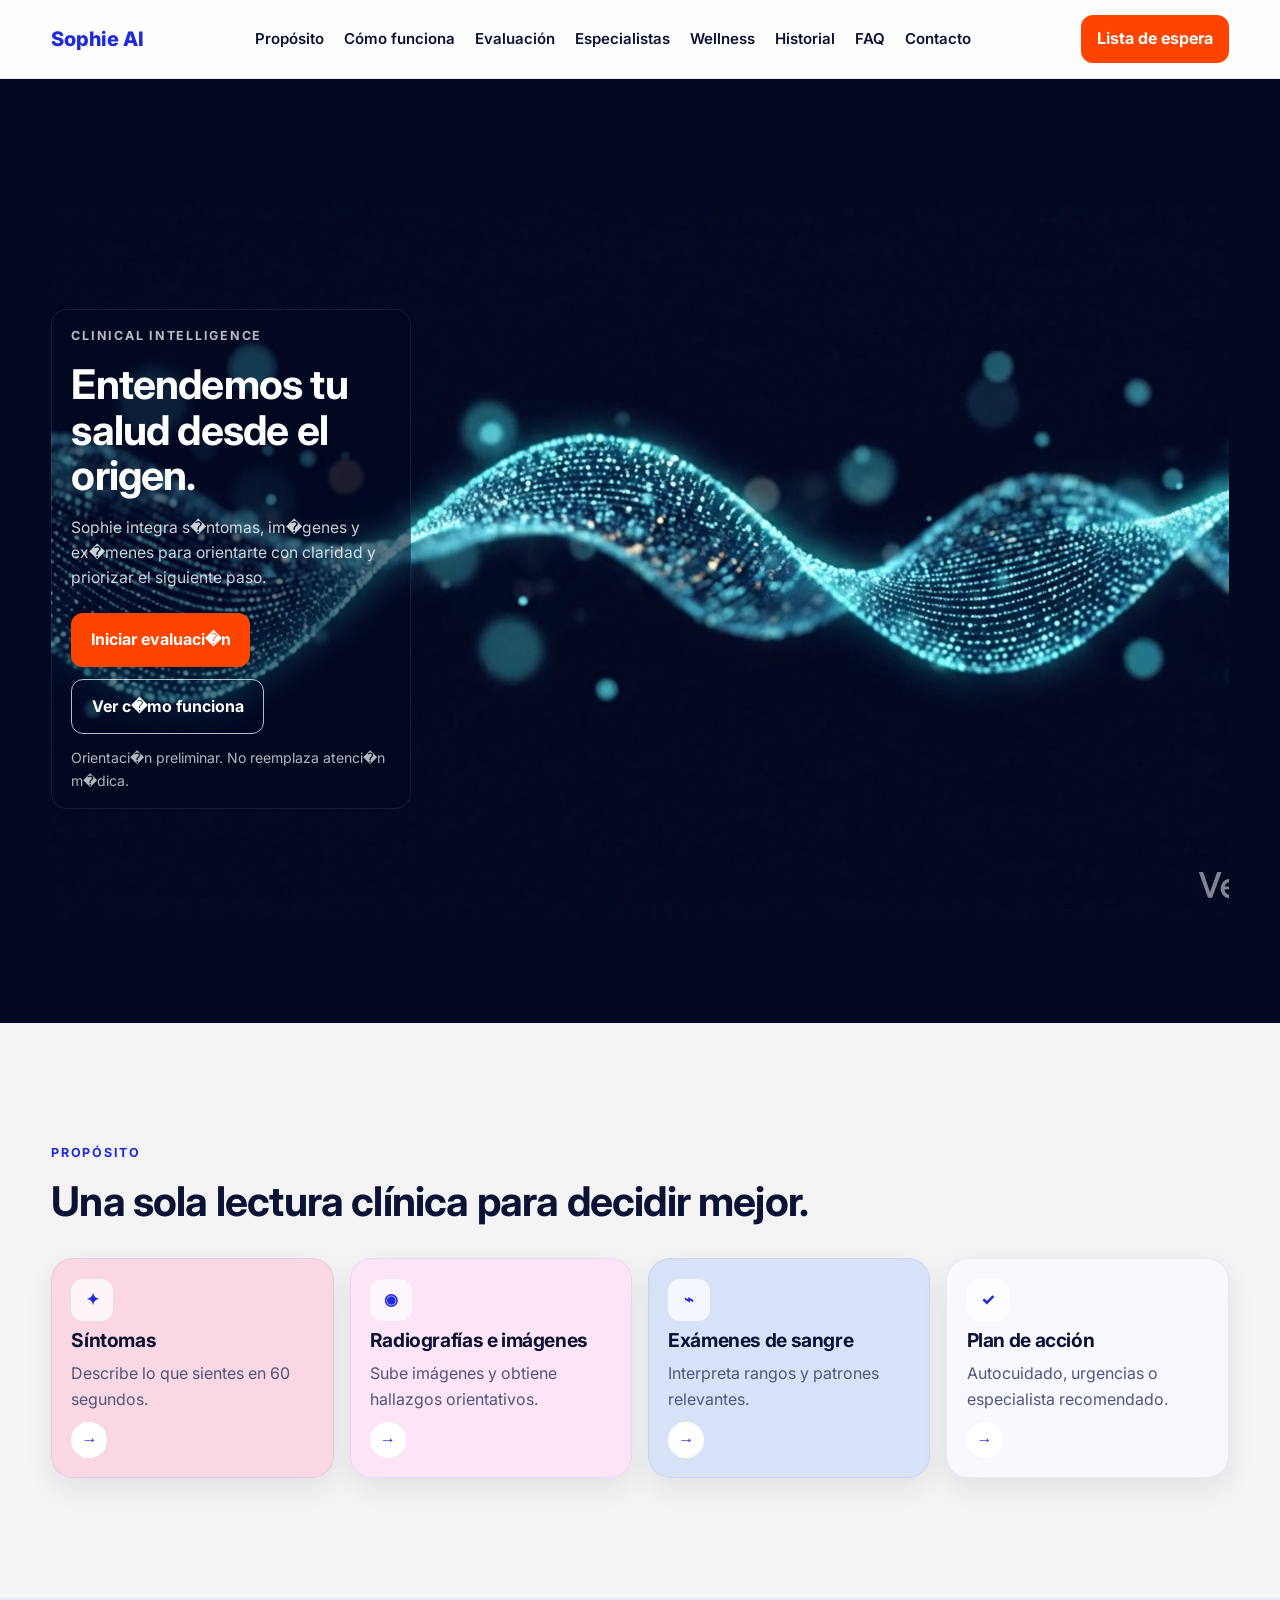
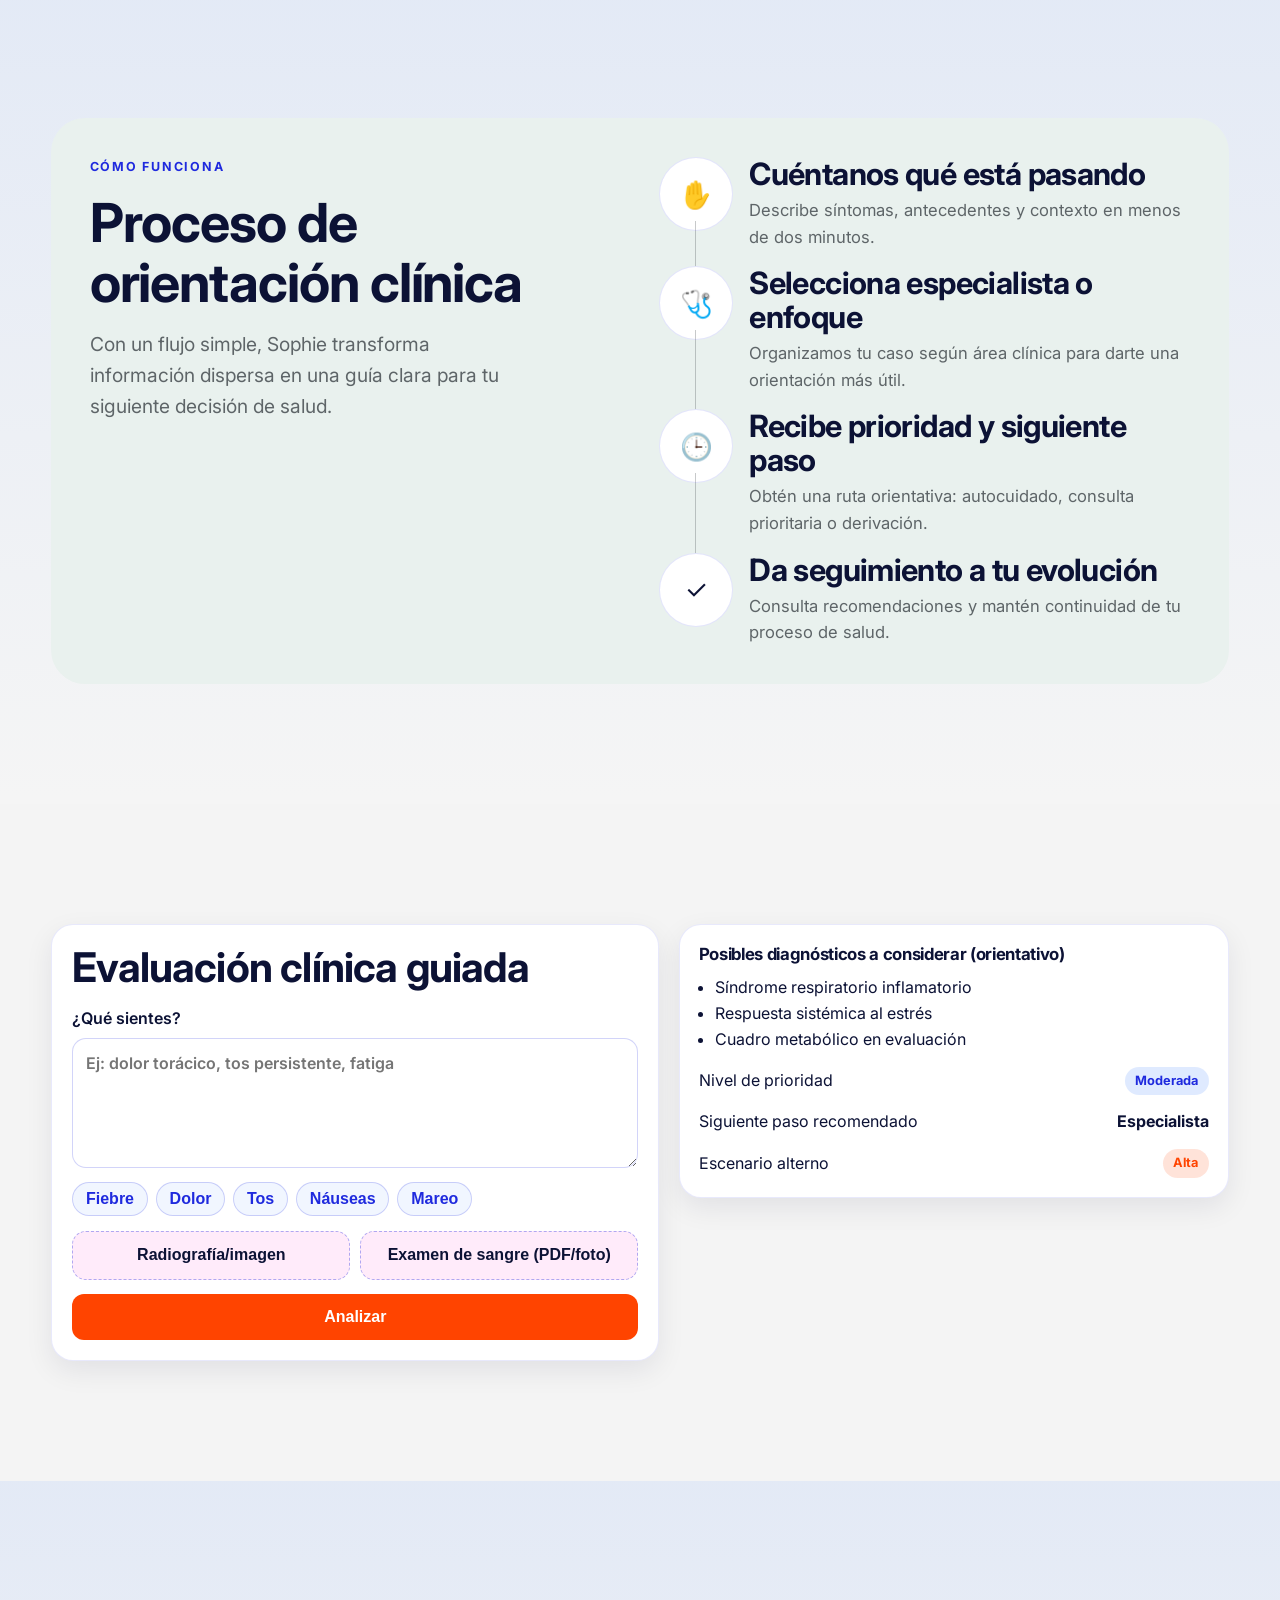
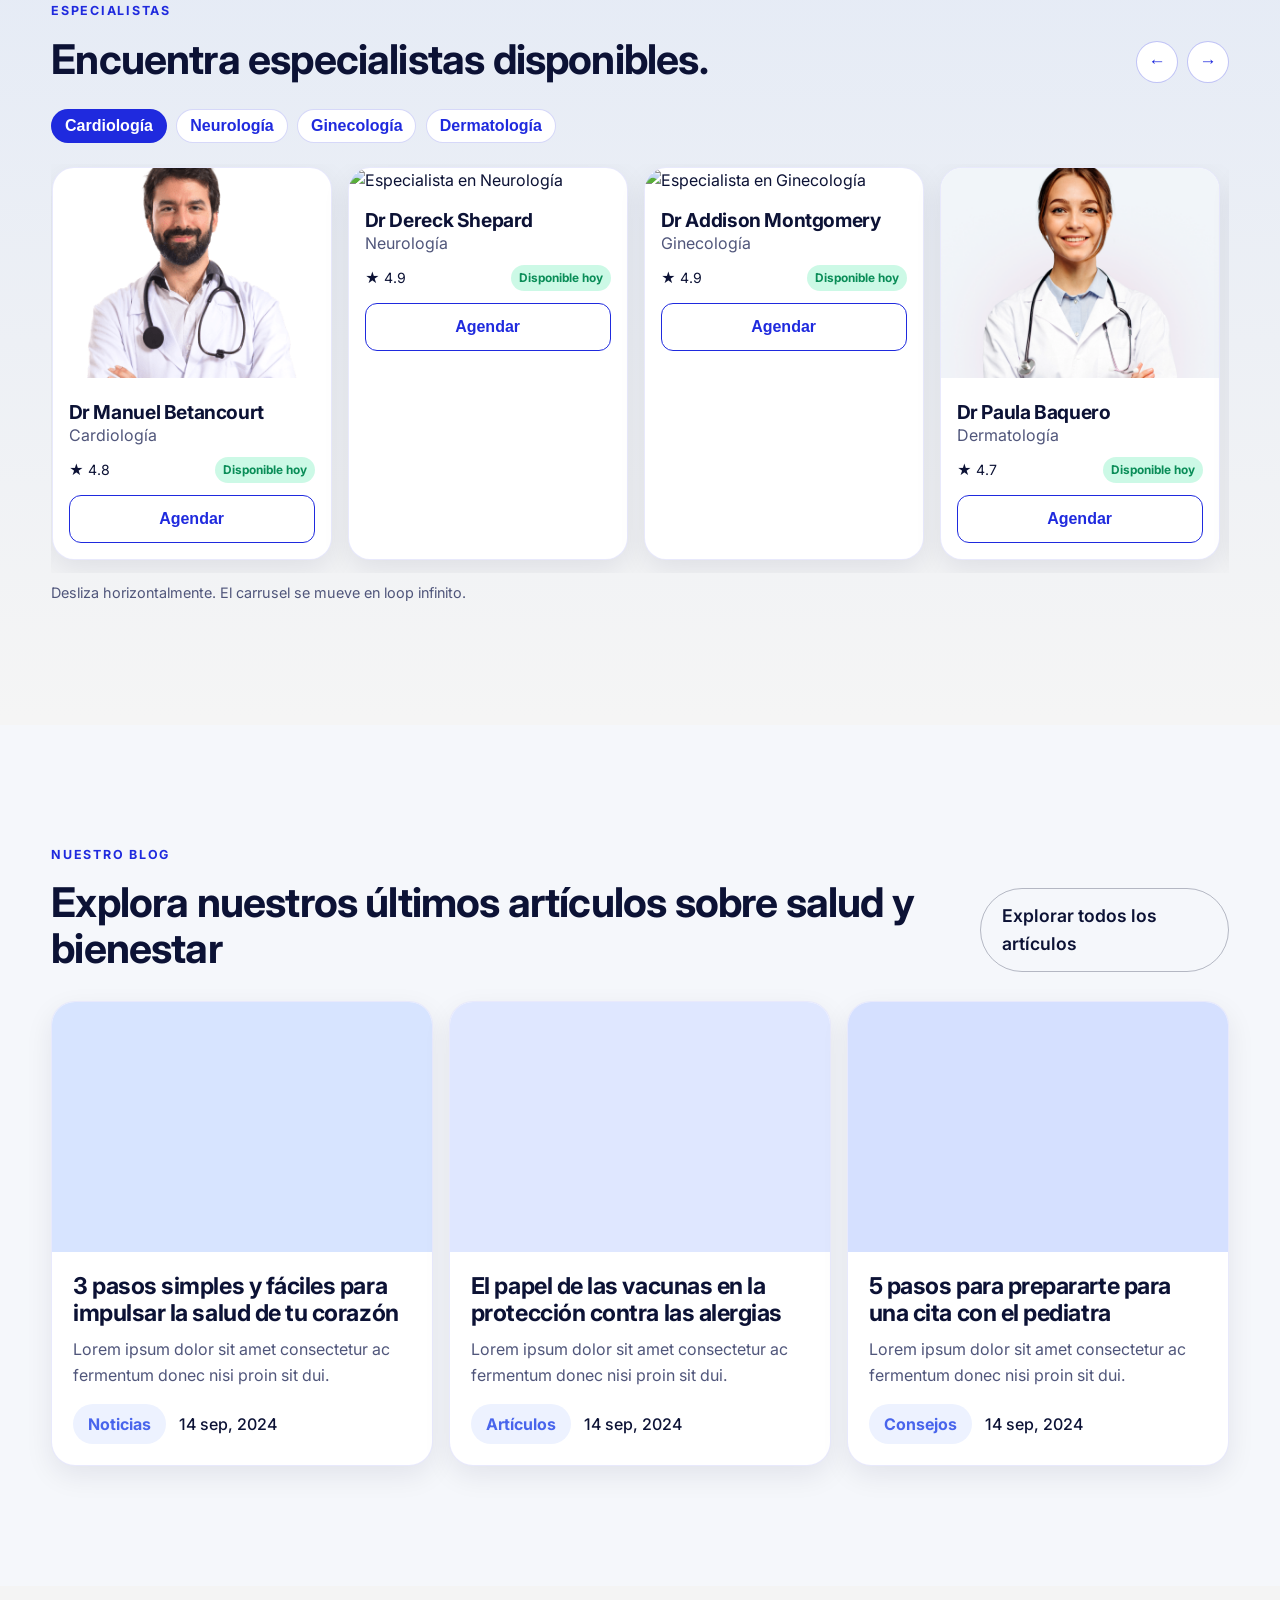
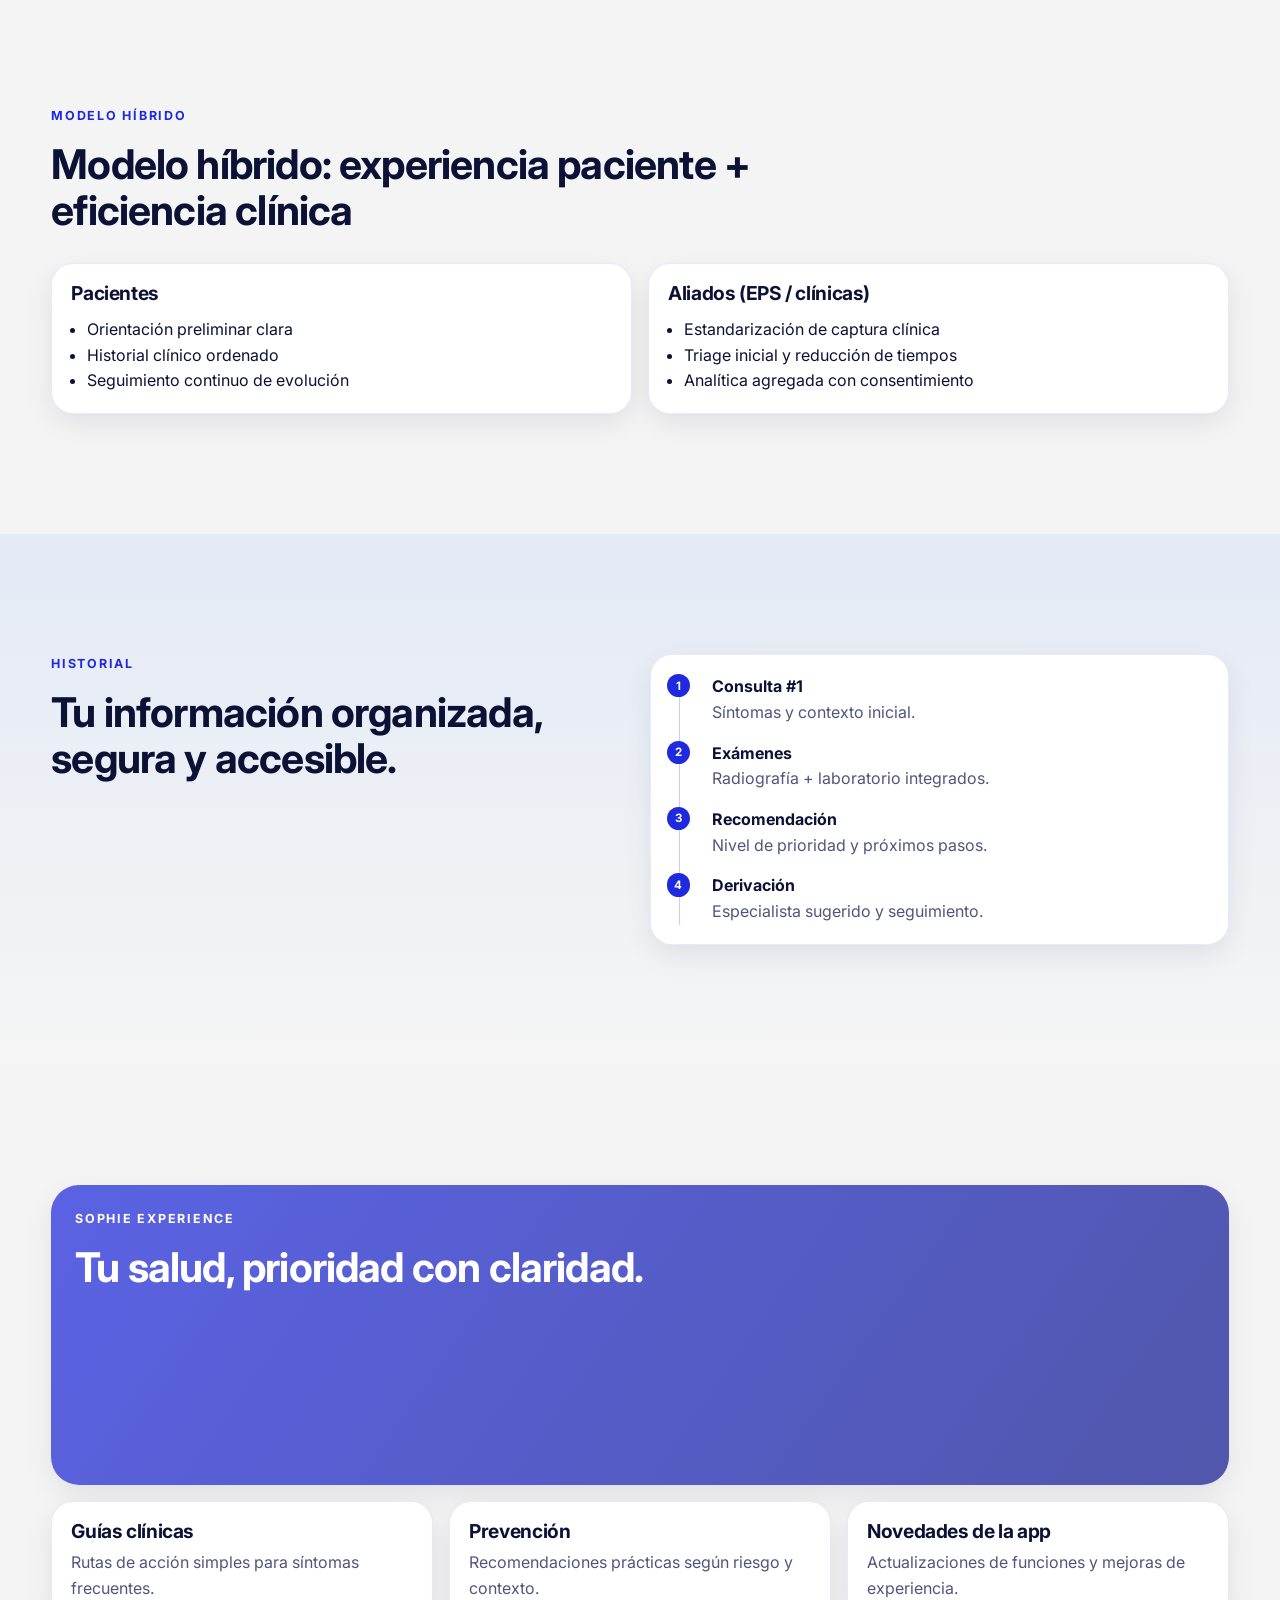
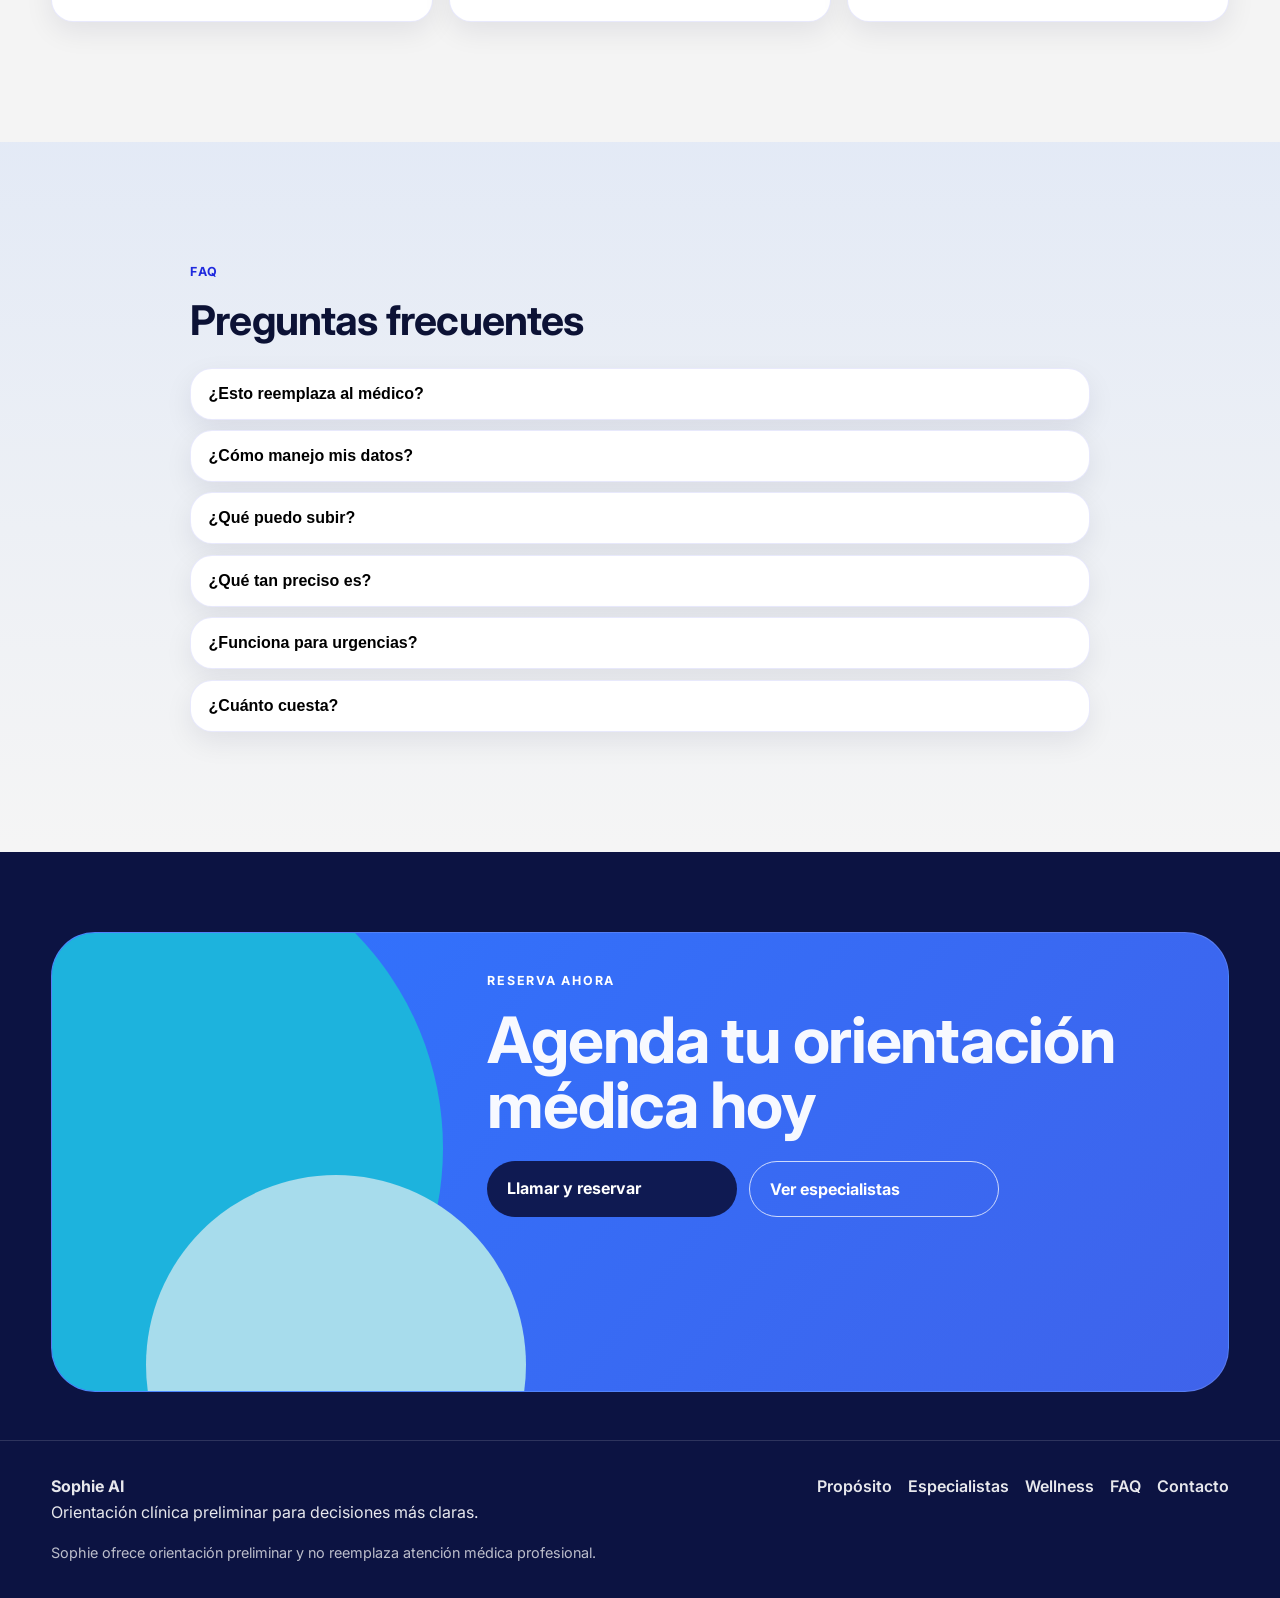
==== commit 3be0d308: "Avances locales efecto con el scroll - antes de convinar con main" ====
--- a/Landing_Page/index.html
+++ b/Landing_Page/index.html
@@ -8,24 +8,22 @@
     <link rel="preconnect" href="https://fonts.googleapis.com">
     <link rel="preconnect" href="https://fonts.gstatic.com" crossorigin>
     <link href="https://fonts.googleapis.com/css2?family=Inter:wght@400;500;600;700;800&display=swap" rel="stylesheet">
-    <link href="https://fonts.googleapis.com/css2?family=Manrope:wght@400;500;600;700;800&display=swap" rel="stylesheet">
     <link rel="stylesheet" href="./style.css">
 </head>
 <body>
     <header class="site-header">
         <div class="container nav-wrap">
-            <a href="#inicio" class="logo" aria-label="Inicio Sophie AI">
-                <img src="./assets/branding/logo/logo-trimmed.png" alt="Logo Sophie AI">
-            </a>
+            <a href="#inicio" class="logo">Sophie AI</a>
             <button class="menu-toggle" aria-label="Abrir menú" aria-expanded="false" aria-controls="main-nav">
                 <span></span><span></span><span></span>
             </button>
             <nav id="main-nav" class="main-nav">
                 <a href="#proposito">Propósito</a>
-                <a href="#vision">Visión</a>
                 <a href="#como-funciona">Cómo funciona</a>
+                <a href="#evaluacion">Evaluación</a>
                 <a href="#especialistas">Especialistas</a>
                 <a href="#wellness">Wellness</a>
+                <a href="#historial">Historial</a>
                 <a href="#faq">FAQ</a>
                 <a href="#contacto">Contacto</a>
             </nav>
@@ -34,84 +32,27 @@
     </header>
 
     <main id="inicio">
-        <section class="hero" aria-label="Hero principal">
-            <div class="container hero-layout">
-                <div class="hero-copy">
-                    <p class="eyebrow">Clinical Intelligence</p>
-                    <h1>Entendemos tu salud desde el origen.</h1>
-                    <p class="hero-subtitle">Sophie integra síntomas, imágenes y exámenes para orientarte con claridad y priorizar el siguiente paso.</p>
-                    <div class="hero-actions">
-                        <a href="#contacto" class="btn btn-primary">Iniciar evaluación</a>
-                        <a href="#como-funciona" class="btn btn-outline-light">Ver cómo funciona</a>
-                    </div>
-                    <p class="hero-note">Orientación preliminar. No reemplaza atención médica.</p>
-                </div>
-                <aside class="hero-preview" aria-label="Vista previa de evaluación">
-                    <div class="preview-top">
-                        <span>Sophie Flow</span>
-                        <span class="status-pill">Caso activo</span>
-                    </div>
-                    <h3>Evaluación en curso</h3>
-                    <div class="progress-row">
-                        <span>Captura clínica</span>
-                        <strong>68%</strong>
-                    </div>
-                    <div class="progress-track"><span></span></div>
-                    <div class="chip-row">
-                        <span class="chip">Síntomas</span>
-                        <span class="chip">Radiografía</span>
-                        <span class="chip">Laboratorio</span>
-                    </div>
-                    <div class="priority-card">
-                        <p>Nivel de urgencia</p>
-                        <strong>Moderada</strong>
-                    </div>
-                    <button class="btn btn-soft" type="button">Ver especialistas</button>
-                </aside>
-            </div>
-        </section>
-
-        <section id="vision" class="section vision-section">
-            <div class="container vision-layout">
-                <div class="vision-copy">
-                    <p class="eyebrow">Nuestra visión</p>
-                    <h2>Hacia una salud proactiva, clara y humana.</h2>
-                    <p class="vision-lead">Sophie transforma síntomas, imágenes y exámenes en una orientación preliminar comprensible para que cada persona decida con más confianza su siguiente paso.</p>
-                    <div class="vision-points">
-                        <article class="vision-point">
-                            <span class="vision-icon" aria-hidden="true">◎</span>
-                            <div>
-                                <h3>Acceso orientativo</h3>
-                                <p>Información clínica estructurada, accesible y accionable para cualquier persona.</p>
-                            </div>
-                        </article>
-                        <article class="vision-point">
-                            <span class="vision-icon" aria-hidden="true">✚</span>
-                            <div>
-                                <h3>Decisiones mejor acompañadas</h3>
-                                <p>Conecta hallazgos con especialistas para reducir incertidumbre y acelerar el cuidado.</p>
-                            </div>
-                        </article>
-                    </div>
-                </div>
-                <div class="vision-media-grid" aria-hidden="true">
-                    <div class="vision-media-card vision-media-tall">
-                        <div class="vision-orb vision-orb-a"></div>
-                        <div class="vision-orb vision-orb-b"></div>
-                        <div class="vision-lines"></div>
-                    </div>
-                    <div class="vision-media-card vision-media-top">
-                        <div class="vision-grid-glow"></div>
-                        <span class="vision-chip">Lectura clínica</span>
-                    </div>
-                    <div class="vision-media-card vision-media-gradient"></div>
-                    <div class="vision-media-card vision-media-bottom">
-                        <div class="vision-wave"></div>
-                        <span class="vision-chip">Contexto del paciente</span>
-                    </div>
-                </div>
-            </div>
-        </section>
+        <section class="hero hero-scrub" aria-label="Inicio animado">
+    <div class="container hero-wrapper">
+        <div class="hero-grid">
+            <div class="hero-text">
+                <p class="eyebrow">Clinical Intelligence</p>
+                <h1>Entendemos tu salud desde el origen.</h1>
+                <p class="hero-subtitle">Sophie integra s�ntomas, im�genes y ex�menes para orientarte con claridad y priorizar el siguiente paso.</p>
+                <div class="hero-actions">
+                    <a href="#evaluacion" class="btn btn-primary">Iniciar evaluaci�n</a>
+                    <a href="#como-funciona" class="btn btn-outline-light">Ver c�mo funciona</a>
+                </div>
+                <p class="hero-note">Orientaci�n preliminar. No reemplaza atenci�n m�dica.</p>
+            </div>
+            <div class="hero-animation">
+                <div class="hero-visual">
+                    <canvas class="hero-canvas" role="img" aria-label="Sophie AI hero animation"></canvas>
+                </div>
+            </div>
+        </div>
+    </div>
+</section>
 
         <section id="proposito" class="section">
             <div class="container">
@@ -119,36 +60,30 @@
                     <p class="eyebrow eyebrow-blue">Propósito</p>
                     <h2>Una sola lectura clínica para decidir mejor.</h2>
                 </div>
-                <div class="capability-grid">
-                    <article class="capability-card">
-                        <div class="capability-icon">◌</div>
-                        <h3>Evaluación de síntomas</h3>
-                        <p>Describe lo que sientes y organiza la información clínica para orientarte mejor.</p>
-                    </article>
-                    <article class="capability-card">
-                        <div class="capability-icon">⌁</div>
-                        <h3>Interpretación de imágenes</h3>
-                        <p>Sube radiografías o imágenes médicas para obtener una lectura orientativa.</p>
-                    </article>
-                    <article class="capability-card">
-                        <div class="capability-icon">+</div>
-                        <h3>Análisis de exámenes</h3>
-                        <p>Integra resultados de laboratorio y detecta rangos o patrones relevantes.</p>
-                    </article>
-                    <article class="capability-card">
-                        <div class="capability-icon">✓</div>
-                        <h3>Prioridad clínica</h3>
-                        <p>Estimación del nivel de urgencia y sugerencia del siguiente paso.</p>
-                    </article>
-                    <article class="capability-card">
-                        <div class="capability-icon">▣</div>
-                        <h3>Historial organizado</h3>
-                        <p>Toda tu información clínica queda estructurada y accesible.</p>
-                    </article>
-                    <article class="capability-card">
-                        <div class="capability-icon">◎</div>
-                        <h3>Red de especialistas</h3>
-                        <p>Conecta con profesionales adecuados según tu caso.</p>
+                <div class="services-grid">
+                    <article class="service-card service-a">
+                        <div class="service-icon">✦</div>
+                        <h3>Síntomas</h3>
+                        <p>Describe lo que sientes en 60 segundos.</p>
+                        <button class="arrow-btn" type="button" aria-label="Ver síntomas">→</button>
+                    </article>
+                    <article class="service-card service-b">
+                        <div class="service-icon">◉</div>
+                        <h3>Radiografías e imágenes</h3>
+                        <p>Sube imágenes y obtiene hallazgos orientativos.</p>
+                        <button class="arrow-btn" type="button" aria-label="Ver imágenes">→</button>
+                    </article>
+                    <article class="service-card service-c">
+                        <div class="service-icon">⌁</div>
+                        <h3>Exámenes de sangre</h3>
+                        <p>Interpreta rangos y patrones relevantes.</p>
+                        <button class="arrow-btn" type="button" aria-label="Ver exámenes">→</button>
+                    </article>
+                    <article class="service-card service-d">
+                        <div class="service-icon">✓</div>
+                        <h3>Plan de acción</h3>
+                        <p>Autocuidado, urgencias o especialista recomendado.</p>
+                        <button class="arrow-btn" type="button" aria-label="Ver plan de acción">→</button>
                     </article>
                 </div>
             </div>
@@ -193,6 +128,49 @@
                         </article>
                     </div>
                 </div>
+            </div>
+        </section>
+
+        <section id="evaluacion" class="section">
+            <div class="container eval-layout">
+                <div class="eval-panel">
+                    <h2>Evaluación clínica guiada</h2>
+                    <label>¿Qué sientes?
+                        <textarea rows="4" placeholder="Ej: dolor torácico, tos persistente, fatiga"></textarea>
+                    </label>
+                    <div class="toggle-wrap" aria-label="Síntomas frecuentes">
+                        <button class="toggle-chip" type="button">Fiebre</button>
+                        <button class="toggle-chip" type="button">Dolor</button>
+                        <button class="toggle-chip" type="button">Tos</button>
+                        <button class="toggle-chip" type="button">Náuseas</button>
+                        <button class="toggle-chip" type="button">Mareo</button>
+                    </div>
+                    <div class="upload-grid">
+                        <button class="upload-box" type="button">Radiografía/imagen</button>
+                        <button class="upload-box" type="button">Examen de sangre (PDF/foto)</button>
+                    </div>
+                    <button class="btn btn-primary" type="button">Analizar</button>
+                </div>
+                <aside class="result-panel" aria-label="Resultado preliminar">
+                    <h3>Posibles diagnósticos a considerar (orientativo)</h3>
+                    <ul>
+                        <li>Síndrome respiratorio inflamatorio</li>
+                        <li>Respuesta sistémica al estrés</li>
+                        <li>Cuadro metabólico en evaluación</li>
+                    </ul>
+                    <div class="result-row">
+                        <span>Nivel de prioridad</span>
+                        <strong class="tag-priority tag-moderada">Moderada</strong>
+                    </div>
+                    <div class="result-row">
+                        <span>Siguiente paso recomendado</span>
+                        <strong>Especialista</strong>
+                    </div>
+                    <div class="result-row">
+                        <span>Escenario alterno</span>
+                        <strong class="tag-priority tag-alta">Alta</strong>
+                    </div>
+                </aside>
             </div>
         </section>
 
@@ -228,7 +206,7 @@
                         </div>
                     </article>
                     <article class="doctor-card">
-                        <img src="./assets/especialistas/Neurologia.png" alt="Especialista en Neurología">
+                        <img src="./assets/especialistas/neurologia.png" alt="Especialista en Neurología">
                         <div class="doctor-body">
                             <h3>Dr Dereck Shepard</h3>
                             <p>Neurología</p>
@@ -240,7 +218,7 @@
                         </div>
                     </article>
                     <article class="doctor-card">
-                        <img src="./assets/especialistas/Ginecologia.png" alt="Especialista en Ginecología">
+                        <img src="./assets/especialistas/ginecologia.png" alt="Especialista en Ginecología">
                         <div class="doctor-body">
                             <h3>Dr Addison Montgomery</h3>
                             <p>Ginecología</p>
@@ -315,19 +293,86 @@
             </div>
         </section>
 
-        <section id="faq" class="section faq-section">
+        <section id="modelo" class="section">
+            <div class="container">
+                <div class="section-head">
+                    <p class="eyebrow eyebrow-blue">Modelo híbrido</p>
+                    <h2>Modelo híbrido: experiencia paciente + eficiencia clínica</h2>
+                </div>
+                <div class="hybrid-grid">
+                    <article class="hybrid-card">
+                        <h3>Pacientes</h3>
+                        <ul>
+                            <li>Orientación preliminar clara</li>
+                            <li>Historial clínico ordenado</li>
+                            <li>Seguimiento continuo de evolución</li>
+                        </ul>
+                    </article>
+                    <article class="hybrid-card">
+                        <h3>Aliados (EPS / clínicas)</h3>
+                        <ul>
+                            <li>Estandarización de captura clínica</li>
+                            <li>Triage inicial y reducción de tiempos</li>
+                            <li>Analítica agregada con consentimiento</li>
+                        </ul>
+                    </article>
+                </div>
+            </div>
+        </section>
+
+        <section id="historial" class="section section-alt">
+            <div class="container history-layout">
+                <div>
+                    <p class="eyebrow eyebrow-blue">Historial</p>
+                    <h2>Tu información organizada, segura y accesible.</h2>
+                </div>
+                <ol class="timeline">
+                    <li><span>Consulta #1</span><p>Síntomas y contexto inicial.</p></li>
+                    <li><span>Exámenes</span><p>Radiografía + laboratorio integrados.</p></li>
+                    <li><span>Recomendación</span><p>Nivel de prioridad y próximos pasos.</p></li>
+                    <li><span>Derivación</span><p>Especialista sugerido y seguimiento.</p></li>
+                </ol>
+            </div>
+        </section>
+
+        <section id="recursos" class="section">
+            <div class="container">
+                <article class="feature-banner">
+                    <div class="feature-overlay">
+                        <p class="eyebrow">Sophie Experience</p>
+                        <h2>Tu salud, prioridad con claridad.</h2>
+                    </div>
+                </article>
+                <div class="resource-grid">
+                    <article class="resource-card">
+                        <h3>Guías clínicas</h3>
+                        <p>Rutas de acción simples para síntomas frecuentes.</p>
+                    </article>
+                    <article class="resource-card">
+                        <h3>Prevención</h3>
+                        <p>Recomendaciones prácticas según riesgo y contexto.</p>
+                    </article>
+                    <article class="resource-card">
+                        <h3>Novedades de la app</h3>
+                        <p>Actualizaciones de funciones y mejoras de experiencia.</p>
+                    </article>
+                </div>
+            </div>
+        </section>
+
+        <section id="faq" class="section section-alt">
             <div class="container faq-wrap">
                 <div class="section-head">
-                    <p class="eyebrow eyebrow-blue">Preguntas frecuentes</p>
-                    <h2>Respuestas rápidas y claras</h2>
+                    <p class="eyebrow eyebrow-blue">FAQ</p>
+                    <h2>Preguntas frecuentes</h2>
                 </div>
                 <div class="faq-list">
-                    <article class="faq-item is-open">
-                        <button class="faq-q" type="button" aria-expanded="true">¿Esto reemplaza al médico?</button>
+                    <article class="faq-item">
+                        <button class="faq-q" type="button" aria-expanded="false">¿Esto reemplaza al médico?</button>
                         <div class="faq-a">No. Sophie ofrece orientación preliminar para apoyar decisiones.</div>
                     </article>
-                    <article class="faq-item is-open">
-                        <button class="faq-q" type="button" aria-expanded="true">¿Cómo manejo mis datos?</button>
+                    <article class="faq-item">
+                        <button class="faq-q" type="button" aria-expanded="false">¿Cómo manejo mis datos?</button>
                         <div class="faq-a">Se usan con controles de privacidad y enfoque en seguridad clínica.</div>
                     </article>
                     <article class="faq-item">
@@ -359,7 +404,7 @@
                         <p class="eyebrow">Reserva ahora</p>
                         <h2>Agenda tu orientación médica hoy</h2>
                         <div class="cta-actions">
-                            <a href="#contacto" class="btn cta-btn-main">Llamar y reservar</a>
+                            <a href="#evaluacion" class="btn cta-btn-main">Llamar y reservar</a>
                             <a href="#especialistas" class="btn cta-btn-ghost">Ver especialistas</a>
                         </div>
                     </div>
@@ -376,7 +421,6 @@
             </div>
             <div class="footer-links">
                 <a href="#proposito">Propósito</a>
-                <a href="#vision">Visión</a>
                 <a href="#especialistas">Especialistas</a>
                 <a href="#wellness">Wellness</a>
                 <a href="#faq">FAQ</a>
@@ -419,46 +463,16 @@
             button.addEventListener('click', () => {
                 const item = button.closest('.faq-item');
                 const isOpen = item.classList.contains('is-open');
-                item.classList.toggle('is-open', !isOpen);
-                button.setAttribute('aria-expanded', String(!isOpen));
+                document.querySelectorAll('.faq-item').forEach((f) => {
+                    f.classList.remove('is-open');
+                    f.querySelector('.faq-q').setAttribute('aria-expanded', 'false');
+                });
+                if (!isOpen) {
+                    item.classList.add('is-open');
+                    button.setAttribute('aria-expanded', 'true');
+                }
             });
         });
-
-        const prefersReducedMotion = window.matchMedia('(prefers-reduced-motion: reduce)').matches;
-
-        if (!prefersReducedMotion) {
-            const revealTargets = document.querySelectorAll(
-                '.hero-copy > *, .vision-copy > *, .vision-point, .vision-media-card, .section-head > *, .process-intro > *, .process-step, .capability-card, .doctor-card, .wellness-post-card, .faq-item, .cta-panel'
-            );
-
-            revealTargets.forEach((el) => {
-                el.classList.add('reveal-item');
-                if (el.matches('.capability-card, .doctor-card, .wellness-post-card, .faq-item')) {
-                    el.classList.add('reveal-lift');
-                }
-            });
-
-            const groups = document.querySelectorAll('.hero-copy, .vision-layout, .vision-points, .vision-media-grid, .section, .process-timeline, .doctor-grid, .wellness-blog-grid, .faq-list');
-            groups.forEach((group) => {
-                const children = group.querySelectorAll('.reveal-item');
-                children.forEach((child, index) => {
-                    child.style.setProperty('--reveal-delay', `${Math.min(index * 0.07, 0.42)}s`);
-                });
-            });
-
-            const io = new IntersectionObserver(
-                (entries, observer) => {
-                    entries.forEach((entry) => {
-                        if (!entry.isIntersecting) return;
-                        entry.target.classList.add('reveal-in');
-                        observer.unobserve(entry.target);
-                    });
-                },
-                { threshold: 0.18, rootMargin: '0px 0px -10% 0px' }
-            );
-
-            revealTargets.forEach((el) => io.observe(el));
-        }
 
         const doctorCarousel = document.querySelector('#doctor-carousel');
         if (doctorCarousel) {
@@ -565,5 +579,159 @@
             });
         }
     </script>
+
+    <script>
+document.addEventListener('DOMContentLoaded', () => {
+  const hero = document.querySelector('.hero.hero-scrub');
+  const canvas = document.querySelector('.hero-canvas');
+  if (!hero || !canvas) return;
+
+  const ctx = canvas.getContext('2d');
+  if (!ctx) return;
+
+  const TOTAL_FRAMES = 120;
+  const pad = (num) => String(num).padStart(3, '0');
+  const frameSrc = (frame) => `Animation_Parallax/frames/ezgif-frame-${pad(frame)}.png`;
+
+  const reduceMotion = window.matchMedia('(prefers-reduced-motion: reduce)').matches;
+
+  const frames = Array.from({ length: TOTAL_FRAMES }, (_, i) => {
+    const img = new Image();
+    img.src = frameSrc(i + 1);
+    img.decoding = 'async';
+    return img;
+  });
+
+  const decodeAll = async () => {
+    await Promise.all(
+      frames.map((img) => (img.decode ? img.decode().catch(() => {}) : Promise.resolve()))
+    );
+  };
+
+  decodeAll();
+
+  let heroTop = 0;
+  let heroHeight = 0;
+  let scrollLength = 1;
+  let targetFrame = 1;
+  let currentFrame = 1;
+  let displayedFrame = 0;
+  let rafId = null;
+
+  const clamp = (value, min, max) => Math.min(Math.max(value, min), max);
+
+  const resizeCanvas = () => {
+    const rect = canvas.getBoundingClientRect();
+    const dpr = Math.min(window.devicePixelRatio || 1, 2);
+    canvas.width = Math.round(rect.width * dpr);
+    canvas.height = Math.round(rect.height * dpr);
+    ctx.setTransform(dpr, 0, 0, dpr, 0, 0);
+    ctx.imageSmoothingEnabled = true;
+    ctx.imageSmoothingQuality = 'high';
+    drawFrame(Math.round(currentFrame));
+  };
+
+  const drawFrame = (frame) => {
+    const img = frames[frame - 1];
+    if (!img || !img.complete) return;
+    const cw = canvas.clientWidth;
+    const ch = canvas.clientHeight;
+    if (!cw || !ch) return;
+    const iw = img.naturalWidth || 1280;
+    const ih = img.naturalHeight || 720;
+    const scale = Math.max(cw / iw, ch / ih);
+    const dw = iw * scale;
+    const dh = ih * scale;
+    const dx = (cw - dw) / 2;
+    const dy = (ch - dh) / 2;
+    ctx.clearRect(0, 0, cw, ch);
+    ctx.drawImage(img, dx, dy, dw, dh);
+  };
+
+  const measure = () => {
+    const rect = hero.getBoundingClientRect();
+    heroTop = window.scrollY + rect.top;
+    heroHeight = rect.height;
+    scrollLength = Math.max(window.innerHeight * 0.2, heroHeight * 0.3);
+  };
+
+  const updateTargetFromScroll = () => {
+    const scrollY = window.scrollY || window.pageYOffset;
+    const rawProgress = clamp((scrollY - heroTop) / scrollLength, 0, 1);
+    const progress = clamp(rawProgress * 1.6, 0, 1);
+    targetFrame = 1 + Math.round(progress * (TOTAL_FRAMES - 1));
+  };
+
+  const ensureFrameReady = (frame) => {
+    const img = frames[frame - 1];
+    if (!img) return false;
+    if (img.complete) return true;
+    img.addEventListener('load', () => {
+      if (Math.round(currentFrame) === frame) {
+        drawFrame(frame);
+      }
+    }, { once: true });
+    return false;
+  };
+
+  const tick = () => {
+    const delta = targetFrame - currentFrame;
+    currentFrame += delta * 0.18;
+
+    const nextFrame = Math.round(currentFrame);
+    if (nextFrame !== displayedFrame && ensureFrameReady(nextFrame)) {
+      drawFrame(nextFrame);
+      displayedFrame = nextFrame;
+    }
+
+    if (Math.abs(delta) > 0.01) {
+      rafId = window.requestAnimationFrame(tick);
+    } else {
+      rafId = null;
+    }
+  };
+
+  const requestTick = () => {
+    if (!rafId) {
+      rafId = window.requestAnimationFrame(tick);
+    }
+  };
+
+  if (reduceMotion) {
+    frames[0].addEventListener('load', () => {
+      resizeCanvas();
+      drawFrame(1);
+    }, { once: true });
+    resizeCanvas();
+    return;
+  }
+
+  measure();
+  resizeCanvas();
+  updateTargetFromScroll();
+  requestTick();
+
+  window.addEventListener('scroll', () => {
+    updateTargetFromScroll();
+    requestTick();
+  }, { passive: true });
+
+  window.addEventListener('resize', () => {
+    measure();
+    resizeCanvas();
+    updateTargetFromScroll();
+    requestTick();
+  }, { passive: true });
+
+  frames[0].addEventListener('load', () => {
+    resizeCanvas();
+    drawFrame(1);
+  }, { once: true });
+});
+</script>
 </body>
 </html>
+
+
+
+
--- a/Landing_Page/style.css
+++ b/Landing_Page/style.css
@@ -1,7 +1,7 @@
 :root {
     --primary-blue: #1F2ADE;
     --secondary-blue: #8CB5FF;
-    --accent-green: #E74C3C;
+    --accent-green: #00DF82;
     --accent-hot: #FF4400;
     --pink-soft: #FFB3CF;
     --pink-ultra: #FFE1F7;
@@ -58,42 +58,6 @@
     background: linear-gradient(180deg, rgba(140, 181, 255, 0.16), rgba(255, 255, 255, 0.1));
 }
 
-/* Scroll reveal system */
-.reveal-item {
-    opacity: 0;
-    transform: translateY(26px);
-    filter: blur(1px);
-    transition:
-        opacity 0.72s ease-in-out,
-        transform 0.72s ease-in-out,
-        filter 0.72s ease-in-out;
-    transition-delay: var(--reveal-delay, 0s);
-    will-change: transform, opacity;
-}
-
-.reveal-item.reveal-in {
-    opacity: 1;
-    transform: translateY(0);
-    filter: blur(0);
-}
-
-.reveal-lift {
-    transition: transform 0.32s ease, box-shadow 0.32s ease;
-}
-
-.reveal-lift.reveal-in:hover {
-    transform: translateY(-3px);
-}
-
-@media (prefers-reduced-motion: reduce) {
-    .reveal-item {
-        opacity: 1;
-        transform: none;
-        filter: none;
-        transition: none;
-    }
-}
-
 h1,
 h2,
 h3,
@@ -186,7 +150,7 @@
 }
 
 .nav-wrap {
-    min-height: 92px;
+    min-height: 78px;
     display: grid;
     grid-template-columns: auto 1fr auto;
     align-items: center;
@@ -194,15 +158,9 @@
 }
 
 .logo {
-    display: inline-flex;
-    align-items: center;
-}
-
-.logo img {
-    height: 64px;
-    width: auto;
-    object-fit: contain;
-    display: block;
+    font-size: 1.25rem;
+    font-weight: 800;
+    color: var(--primary-blue);
 }
 
 .main-nav {
@@ -252,6 +210,13 @@
     align-items: center;
 }
 
+.hero-subtitle {
+    margin-top: 1.25rem;
+    font-size: 1.14rem;
+    max-width: 58ch;
+    color: rgba(255, 255, 255, 0.9);
+}
+
 .hero-actions {
     margin-top: 2rem;
     display: flex;
@@ -263,6 +228,108 @@
     margin-top: 1rem;
     color: rgba(255, 255, 255, 0.74);
     font-size: 0.92rem;
+}
+.hero.hero-scrub {
+    padding: 7.5rem 0 6.5rem;
+    background: #030922;
+    color: #f4f6ff;
+    overflow: hidden;
+}
+
+.hero-wrapper {
+    position: relative;
+}
+
+.hero-grid {
+    position: relative;
+    min-height: clamp(560px, 80vh, 920px);
+    display: flex;
+    align-items: center;
+}
+
+.hero-text {
+    position: relative;
+    z-index: 2;
+    width: min(360px, 90%);
+    background: rgba(3, 9, 34, 0.55);
+    border: 1px solid rgba(255, 255, 255, 0.08);
+    border-radius: 16px;
+    padding: 1rem 1.2rem;
+    color: #f4f6ff;
+}
+
+.hero-text h1 {
+    color: #ffffff;
+    font-size: clamp(1.8rem, 3.2vw, 2.7rem);
+}
+
+.hero-text .eyebrow {
+    color: rgba(255, 255, 255, 0.72);
+}
+
+.hero-text .hero-subtitle {
+    margin-top: 1rem;
+    font-size: 0.98rem;
+    max-width: 46ch;
+    color: rgba(255, 255, 255, 0.8);
+}
+
+.hero-actions {
+    margin-top: 1.4rem;
+    display: flex;
+    flex-wrap: wrap;
+    gap: 0.75rem;
+}
+
+.hero-text .hero-note {
+    margin-top: 0.8rem;
+    color: rgba(255, 255, 255, 0.7);
+    font-size: 0.88rem;
+}
+
+.hero-animation {
+    position: absolute;
+    inset: 0;
+    z-index: 1;
+    background: #030922;
+    border: 0;
+    padding: 0;
+    margin: 0;
+    overflow: hidden;
+}
+.hero-animation::before { content: none; }
+
+.hero-visual {
+    position: absolute;
+    inset: 0;
+    overflow: hidden;
+}
+
+.hero-canvas {
+    position: absolute;
+    inset: 0;
+    width: 100%;
+    height: 100%;
+    display: block;
+}
+
+.hero-parallax {
+    position: absolute;
+    left: 50%;
+    top: 50%;
+    width: 125%;
+    height: 125%;
+    max-width: none;
+    max-height: none;
+    transform: translate(-50%, -50%) scale(1.02);
+    object-fit: cover;
+    pointer-events: none;
+    filter: blur(0px);
+    transition: filter 80ms ease;
+}
+
+.hero-parallax.is-blur {
+    filter: blur(0.6px);
 }
 
 .hero-preview {
@@ -283,8 +350,8 @@
 }
 
 .status-pill {
-    background: rgba(111, 168, 220, 0.2);
-    color: #1f4ea4;
+    background: rgba(0, 223, 130, 0.15);
+    color: #0a8d58;
     border-radius: 999px;
     padding: 0.22rem 0.55rem;
     font-size: 0.74rem;
@@ -356,254 +423,64 @@
     margin-top: 1rem;
 }
 
-.vision-section {
-    background: #0a1742;
-    color: var(--white);
-    padding: 6.8rem 0;
-}
-
-.vision-layout {
-    display: grid;
-    grid-template-columns: minmax(0, 1.05fr) minmax(0, 0.95fr);
-    gap: clamp(1.2rem, 2.8vw, 2.2rem);
-    align-items: stretch;
-}
-
-.vision-copy h2 {
-    font-size: clamp(2.2rem, 4.5vw, 4.6rem);
-    max-width: 13ch;
-}
-
-.vision-lead {
-    margin-top: 1rem;
-    font-size: clamp(1.08rem, 1.5vw, 1.34rem);
-    color: rgba(231, 239, 255, 0.86);
-    max-width: 34ch;
-}
-
-.vision-points {
-    margin-top: 2rem;
-    display: grid;
-    gap: 1rem;
-}
-
-.vision-point {
-    display: grid;
-    grid-template-columns: 66px minmax(0, 1fr);
-    gap: 0.9rem;
-    align-items: start;
-}
-
-.vision-icon {
-    width: 60px;
-    height: 60px;
-    border-radius: 18px;
-    display: grid;
-    place-items: center;
-    color: #2dc5ff;
-    background: rgba(45, 197, 255, 0.14);
-    border: 1px solid rgba(45, 197, 255, 0.25);
-    font-size: 1.35rem;
-    font-weight: 700;
-}
-
-.vision-point h3 {
-    font-size: clamp(1.3rem, 1.95vw, 1.8rem);
-}
-
-.vision-point p {
-    margin-top: 0.22rem;
-    color: rgba(231, 239, 255, 0.74);
-}
-
-.vision-media-grid {
-    min-height: 640px;
-    display: grid;
-    grid-template-columns: 1fr 0.86fr;
-    grid-template-rows: 0.86fr 0.54fr;
-    gap: 1rem;
-}
-
-.vision-media-card {
-    border-radius: 28px;
-    overflow: hidden;
-    border: 1px solid rgba(140, 181, 255, 0.2);
-    background: #122663;
-    box-shadow: 0 18px 45px rgba(5, 10, 30, 0.35);
-    position: relative;
-}
-
-.vision-chip {
-    position: absolute;
-    left: 1rem;
-    bottom: 1rem;
-    border: 1px solid rgba(140, 181, 255, 0.36);
-    border-radius: 999px;
-    padding: 0.35rem 0.72rem;
-    font-size: 0.78rem;
-    font-weight: 700;
-    letter-spacing: 0.02em;
-    color: #d2e4ff;
-    background: rgba(12, 26, 74, 0.62);
-    backdrop-filter: blur(4px);
-}
-
-.vision-media-tall {
-    grid-row: 1 / 3;
-    background:
-        radial-gradient(circle at 28% 22%, rgba(45, 197, 255, 0.5), transparent 46%),
-        radial-gradient(circle at 72% 78%, rgba(114, 146, 255, 0.34), transparent 42%),
-        linear-gradient(160deg, #132862, #0b153a 74%);
-}
-
-.vision-media-top {
-    min-height: 250px;
-    background:
-        linear-gradient(120deg, rgba(48, 86, 177, 0.26), rgba(14, 25, 61, 0.66)),
-        #101f50;
-}
-
-.vision-media-gradient {
-    background:
-        radial-gradient(120% 120% at 80% 20%, rgba(255, 179, 207, 0.34), transparent 52%),
-        linear-gradient(180deg, #1d2d6f, #0d163f 68%);
-}
-
-.vision-media-bottom {
-    min-height: 290px;
-    background:
-        linear-gradient(180deg, rgba(167, 220, 236, 0.08), transparent 35%),
-        linear-gradient(145deg, #12245a, #0d173e);
-}
-
-.vision-orb {
-    position: absolute;
-    border-radius: 999px;
-    filter: blur(1px);
-    animation: visionFloat 8s ease-in-out infinite;
-}
-
-.vision-orb-a {
-    width: 170px;
-    height: 170px;
-    top: 12%;
-    left: 16%;
-    background: radial-gradient(circle at 30% 30%, #7fc8ff, #3b7fff 65%, transparent 70%);
-}
-
-.vision-orb-b {
-    width: 130px;
-    height: 130px;
-    right: 14%;
-    bottom: 12%;
-    background: radial-gradient(circle at 30% 30%, #f28b82, #4a85ff 72%, transparent 76%);
-    animation-delay: 1.6s;
-}
-
-.vision-lines {
-    position: absolute;
-    inset: 14% 18%;
-    border-radius: 22px;
-    border: 1px solid rgba(140, 181, 255, 0.3);
-    background:
-        repeating-linear-gradient(
-            0deg,
-            transparent 0 16px,
-            rgba(140, 181, 255, 0.13) 16px 17px
-        );
-}
-
-.vision-grid-glow {
-    position: absolute;
-    inset: 0;
-    background:
-        radial-gradient(90% 70% at 25% 30%, rgba(45, 197, 255, 0.42), transparent 58%),
-        linear-gradient(90deg, rgba(140, 181, 255, 0.08) 1px, transparent 1px),
-        linear-gradient(0deg, rgba(140, 181, 255, 0.08) 1px, transparent 1px);
-    background-size: auto, 26px 26px, 26px 26px;
-}
-
-.vision-wave {
-    position: absolute;
-    inset: 0;
-    background:
-        radial-gradient(120% 80% at 40% 115%, rgba(45, 197, 255, 0.3), transparent 60%),
-        radial-gradient(80% 80% at 70% 100%, rgba(140, 181, 255, 0.26), transparent 58%),
-        linear-gradient(135deg, transparent 18%, rgba(45, 197, 255, 0.18) 32%, transparent 48%),
-        linear-gradient(155deg, transparent 24%, rgba(140, 181, 255, 0.13) 36%, transparent 50%);
-}
-
-@keyframes visionFloat {
-    0%,
-    100% {
-        transform: translateY(0);
-    }
-    50% {
-        transform: translateY(-8px);
-    }
-}
-
-
 .section-head {
     max-width: 780px;
 }
 
-.capability-grid {
+.services-grid {
     margin-top: 2.1rem;
     display: grid;
-    grid-template-columns: repeat(3, minmax(0, 1fr));
-    gap: 0;
-    border: 1px solid #d6d9dd;
-    background: #f8f8f8;
-    font-family: "Manrope", "Inter", sans-serif;
-}
-
-.capability-card {
-    min-height: 348px;
-    padding: 2.2rem 1.8rem 2rem;
-    text-align: center;
-    border-right: 1px solid #d6d9dd;
-    border-bottom: 1px solid #d6d9dd;
-    display: grid;
-    align-content: start;
-    justify-items: center;
-}
-
-.capability-card:nth-child(3n) {
-    border-right: 0;
-}
-
-.capability-card:nth-last-child(-n + 3) {
-    border-bottom: 0;
-}
-
-.capability-icon {
-    width: 82px;
-    height: 82px;
-    border-radius: 999px;
-    background: #eef3f8;
-    color: #3e7af7;
+    grid-template-columns: repeat(4, minmax(0, 1fr));
+    gap: 1rem;
+}
+
+.service-card {
+    border-radius: var(--radius-lg);
+    padding: 1.2rem;
+    box-shadow: var(--shadow-soft);
+    border: 1px solid rgba(31, 42, 222, 0.08);
+    display: grid;
+    gap: 0.55rem;
+    min-height: 220px;
+    transition: transform 0.2s ease, box-shadow 0.2s ease, border-color 0.2s ease;
+}
+
+.service-card:hover {
+    transform: translateY(-4px);
+    box-shadow: var(--shadow-hover);
+    border-color: rgba(31, 42, 222, 0.24);
+}
+
+.service-a { background: rgba(255, 179, 207, 0.44); }
+.service-b { background: rgba(255, 225, 247, 0.85); }
+.service-c { background: rgba(140, 181, 255, 0.28); }
+.service-d { background: #f8f8ff; }
+
+.service-icon {
+    width: 42px;
+    height: 42px;
+    border-radius: 12px;
+    background: rgba(255, 255, 255, 0.72);
     display: grid;
     place-items: center;
-    font-size: 2rem;
-    font-weight: 500;
-}
-
-.capability-card h3 {
-    margin-top: 1.4rem;
-    font-size: clamp(1.95rem, 2.35vw, 2.7rem);
-    line-height: 1.1;
-    letter-spacing: -0.02em;
-    font-weight: 700;
-}
-
-.capability-card p {
-    margin-top: 0.85rem;
-    color: #566176;
-    font-size: clamp(1.1rem, 1.35vw, 1.24rem);
-    line-height: 1.45;
-    font-weight: 500;
-    max-width: 28ch;
+    color: var(--primary-blue);
+    font-weight: 800;
+}
+
+.service-card p {
+    color: var(--text-muted);
+}
+
+.arrow-btn {
+    margin-top: auto;
+    width: 36px;
+    height: 36px;
+    border-radius: 999px;
+    border: 0;
+    background: var(--white);
+    color: var(--primary-blue);
+    font-size: 1rem;
+    cursor: pointer;
 }
 
 .process-layout {
@@ -901,8 +778,8 @@
 }
 
 .available {
-    background: rgba(140, 181, 255, 0.24);
-    color: #1f4ea4;
+    background: rgba(0, 223, 130, 0.2);
+    color: #0a8d58;
     border-radius: 999px;
     padding: 0.2rem 0.5rem;
     font-size: 0.74rem;
@@ -962,17 +839,17 @@
 }
 
 .wellness-cover-1 {
-    background-image: url('./assets/wellness/article-1.PNG');
+    background-image: url('./assets/wellness/article-1.png');
     background-color: #d7e4ff;
 }
 
 .wellness-cover-2 {
-    background-image: url('./assets/wellness/article-2.PNG');
+    background-image: url('./assets/wellness/article-2.png');
     background-color: #dfe7ff;
 }
 
 .wellness-cover-3 {
-    background-image: url('./assets/wellness/article-3.PNG');
+    background-image: url('./assets/wellness/article-3.png');
     background-color: #d5e0ff;
 }
 
@@ -1110,34 +987,18 @@
     color: var(--text-muted);
 }
 
-.faq-section {
-    background: #f2eee7;
-}
-
 .faq-wrap {
-    max-width: 980px;
-}
-
-.faq-wrap .section-head {
-    margin: 0 auto;
-    text-align: center;
-}
-
-.faq-wrap .section-head h2 {
-    font-size: clamp(2.2rem, 4.2vw, 4.2rem);
+    max-width: 900px;
 }
 
 .faq-list {
-    margin-top: 1.8rem;
-    display: grid;
-    gap: 0.7rem;
+    margin-top: 1.5rem;
+    display: grid;
+    gap: 0.65rem;
 }
 
 .faq-item {
     overflow: hidden;
-    background: #f8f8f8;
-    border: 1px solid #dbe0e5;
-    border-radius: 20px;
 }
 
 .faq-q {
@@ -1145,51 +1006,24 @@
     text-align: left;
     border: 0;
     background: transparent;
-    padding: 1.45rem 4.8rem 1.1rem 1.6rem;
-    font-size: clamp(1.15rem, 1.8vw, 2.05rem);
-    line-height: 1.2;
+    padding: 1rem 1.1rem;
     font-weight: 700;
-    color: #0f172b;
     cursor: pointer;
-    position: relative;
-}
-
-.faq-q::after {
-    content: "+";
-    position: absolute;
-    right: 1.35rem;
-    top: 50%;
-    transform: translateY(-50%);
-    width: 42px;
-    height: 42px;
-    border-radius: 999px;
-    border: 1px solid #d5dce3;
-    color: #7b8694;
-    display: grid;
-    place-items: center;
-    font-size: 1.9rem;
-    font-weight: 400;
-    line-height: 1;
-}
-
-.faq-item.is-open .faq-q::after {
-    content: "−";
 }
 
 .faq-a {
     max-height: 0;
     opacity: 0;
     overflow: hidden;
-    padding: 0 1.6rem;
-    color: #556173;
-    font-size: clamp(1rem, 1.3vw, 1.05rem);
+    padding: 0 1.1rem;
+    color: var(--text-muted);
     transition: max-height 0.25s ease, opacity 0.25s ease, padding 0.25s ease;
 }
 
 .faq-item.is-open .faq-a {
-    max-height: 220px;
+    max-height: 180px;
     opacity: 1;
-    padding: 0 1.6rem 1.45rem;
+    padding: 0 1.1rem 1rem;
 }
 
 .contact-cta {
@@ -1306,29 +1140,11 @@
 }
 
 @media (max-width: 1120px) {
-    .capability-grid {
+    .services-grid {
         grid-template-columns: repeat(2, minmax(0, 1fr));
     }
 
-    .capability-card {
-        border-right: 1px solid #d6d9dd;
-        border-bottom: 1px solid #d6d9dd;
-    }
-
-    .capability-card:nth-child(3n) {
-        border-right: 1px solid #d6d9dd;
-    }
-
-    .capability-card:nth-child(2n) {
-        border-right: 0;
-    }
-
-    .capability-card:nth-last-child(-n + 2) {
-        border-bottom: 0;
-    }
-
     .hero-layout,
-    .vision-layout,
     .eval-layout,
     .history-layout,
     .hybrid-grid,
@@ -1343,10 +1159,6 @@
 
     .hero {
         padding: 7rem 0 6rem;
-    }
-
-    .vision-media-grid {
-        min-height: 520px;
     }
 }
 
@@ -1358,14 +1170,10 @@
             "nav nav"
             "cta cta";
         gap: 0.8rem;
-        padding: 0.8rem 0;
+        padding: 0.65rem 0;
     }
 
     .logo { grid-area: logo; }
-
-    .logo img {
-        height: 54px;
-    }
 
     .menu-toggle {
         grid-area: toggle;
@@ -1400,20 +1208,6 @@
         grid-template-columns: 1fr;
     }
 
-    .vision-section {
-        padding: 5.6rem 0;
-    }
-
-    .vision-media-grid {
-        min-height: 460px;
-        grid-template-columns: 1fr 1fr;
-        grid-template-rows: 0.8fr 0.8fr;
-    }
-
-    .vision-media-tall {
-        grid-row: 1 / 2;
-    }
-
     .cta-panel {
         min-height: 410px;
         border-radius: 30px;
@@ -1453,20 +1247,8 @@
         width: 100%;
     }
 
-    .capability-grid {
-        grid-template-columns: 1fr;
-    }
-
-    .capability-card,
-    .capability-card:nth-child(2n),
-    .capability-card:nth-child(3n) {
-        min-height: 280px;
-        border-right: 0;
-        border-bottom: 1px solid #d6d9dd;
-    }
-
-    .capability-card:last-child {
-        border-bottom: 0;
+    .service-card {
+        min-height: 190px;
     }
 
     .doctor-card {
@@ -1507,24 +1289,43 @@
     .wellness-cover {
         min-height: 220px;
     }
-
-    .faq-item {
-        border-radius: 16px;
-    }
-
-    .faq-q {
-        padding: 1.1rem 3.8rem 0.9rem 1rem;
-        font-size: clamp(1.05rem, 5.2vw, 1.5rem);
-    }
-
-    .faq-q::after {
-        right: 0.9rem;
-        width: 36px;
-        height: 36px;
-        font-size: 1.6rem;
-    }
-
-    .faq-item.is-open .faq-a {
-        padding: 0 1rem 1rem;
-    }
-}
+}
+
+
+@media (max-width: 1120px) {
+    .hero-grid {
+        min-height: clamp(520px, 76vh, 820px);
+    }
+
+    .hero-text {
+        width: min(320px, 92%);
+    }
+}
+
+@media (max-width: 860px) {
+    .hero.hero-scrub {
+        padding: 6.5rem 0 5rem;
+    }
+
+    .hero-grid {
+        min-height: clamp(520px, 75vh, 760px);
+        align-items: flex-end;
+    }
+
+    .hero-text {
+        width: 100%;
+        max-width: 100%;
+        margin-bottom: 1.2rem;
+    }
+
+    .hero-parallax {
+        width: 125%;
+        height: 125%;
+        transform: translate(-50%, -50%) scale(1.1);
+    }
+}
+
+
+
+
+
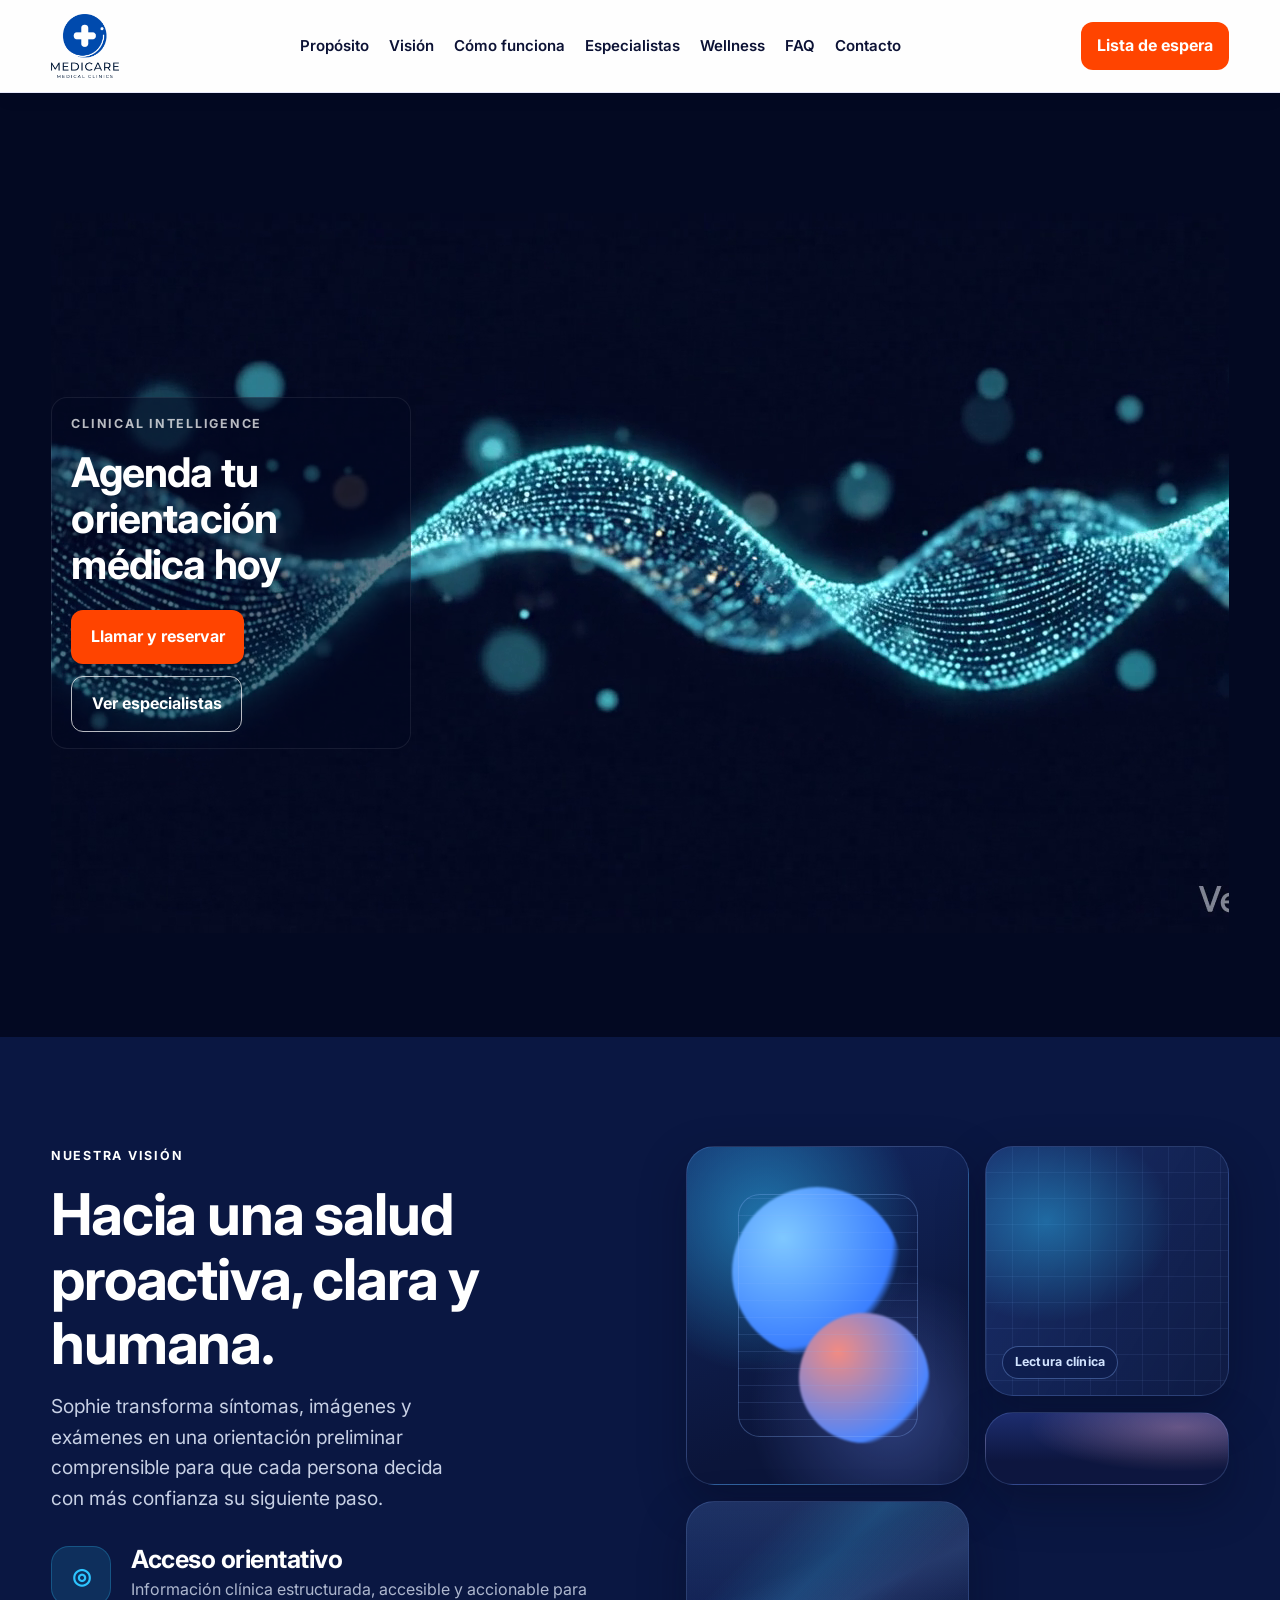
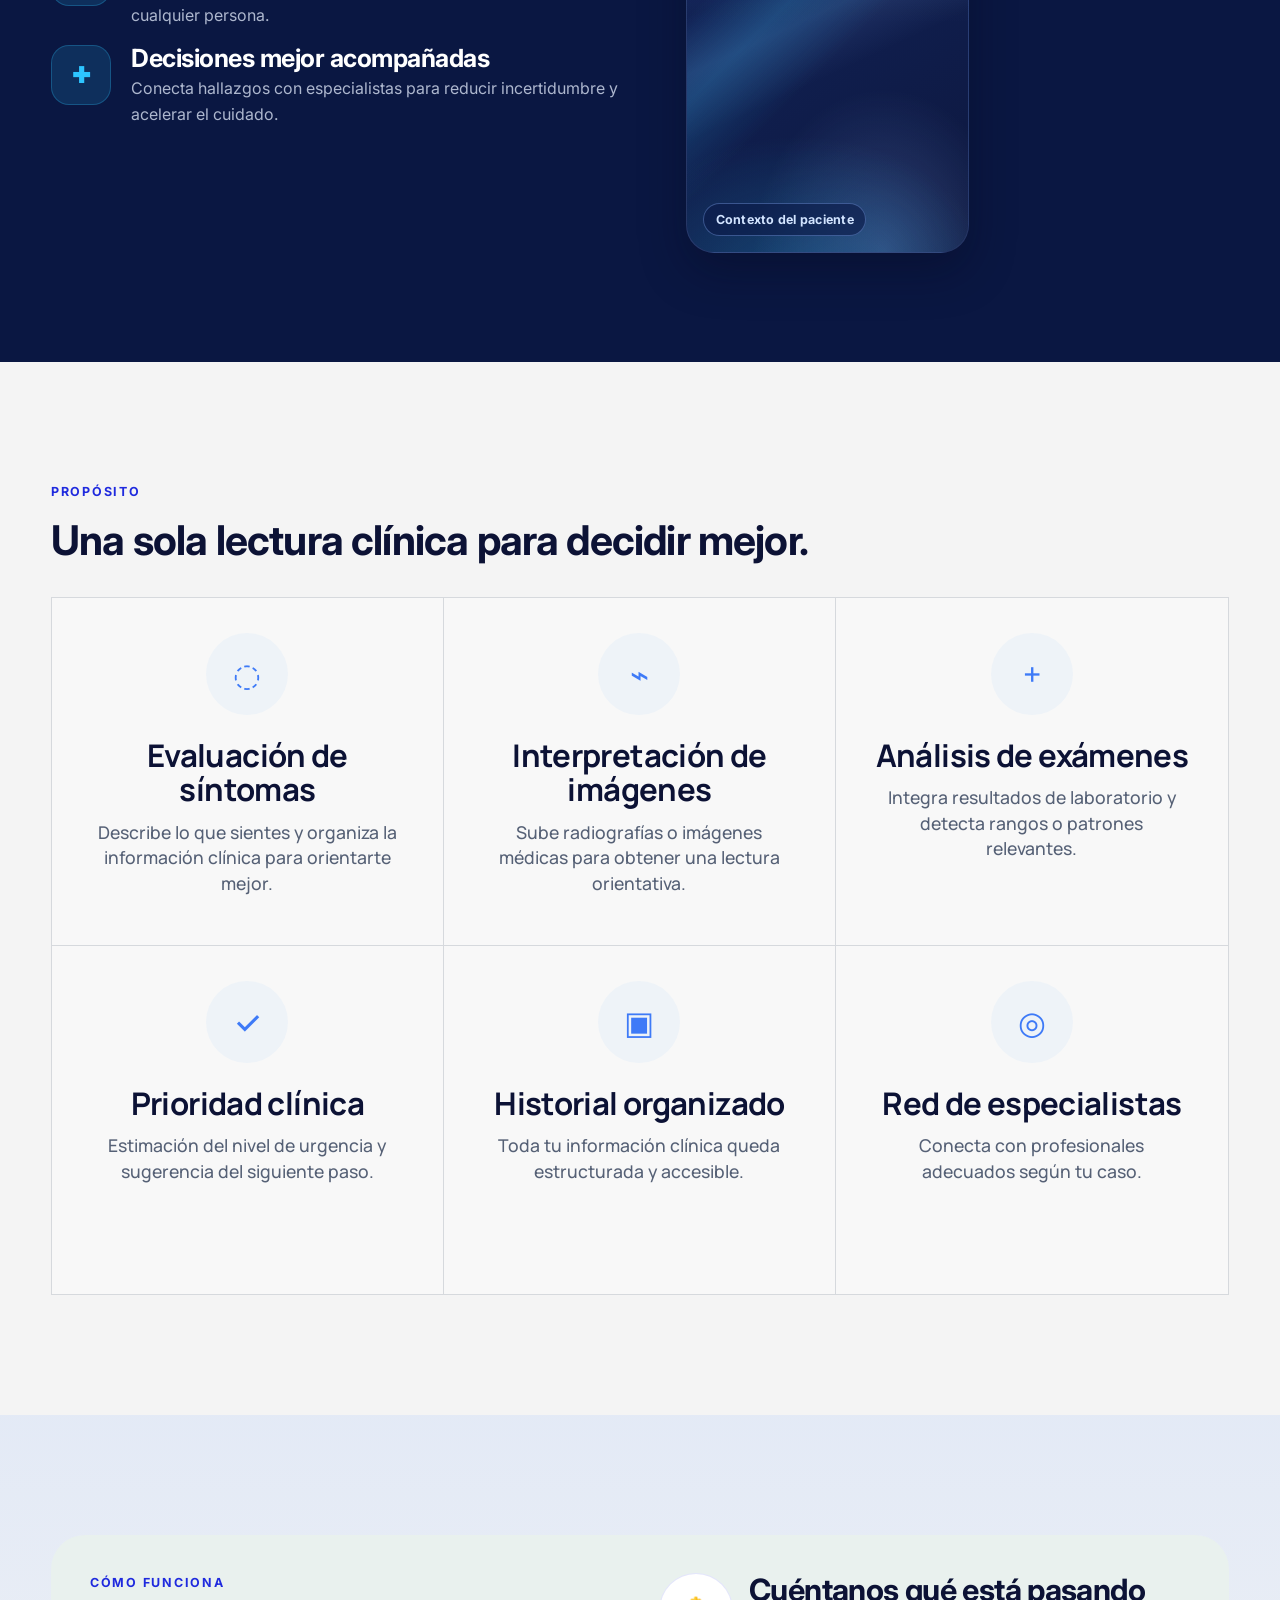
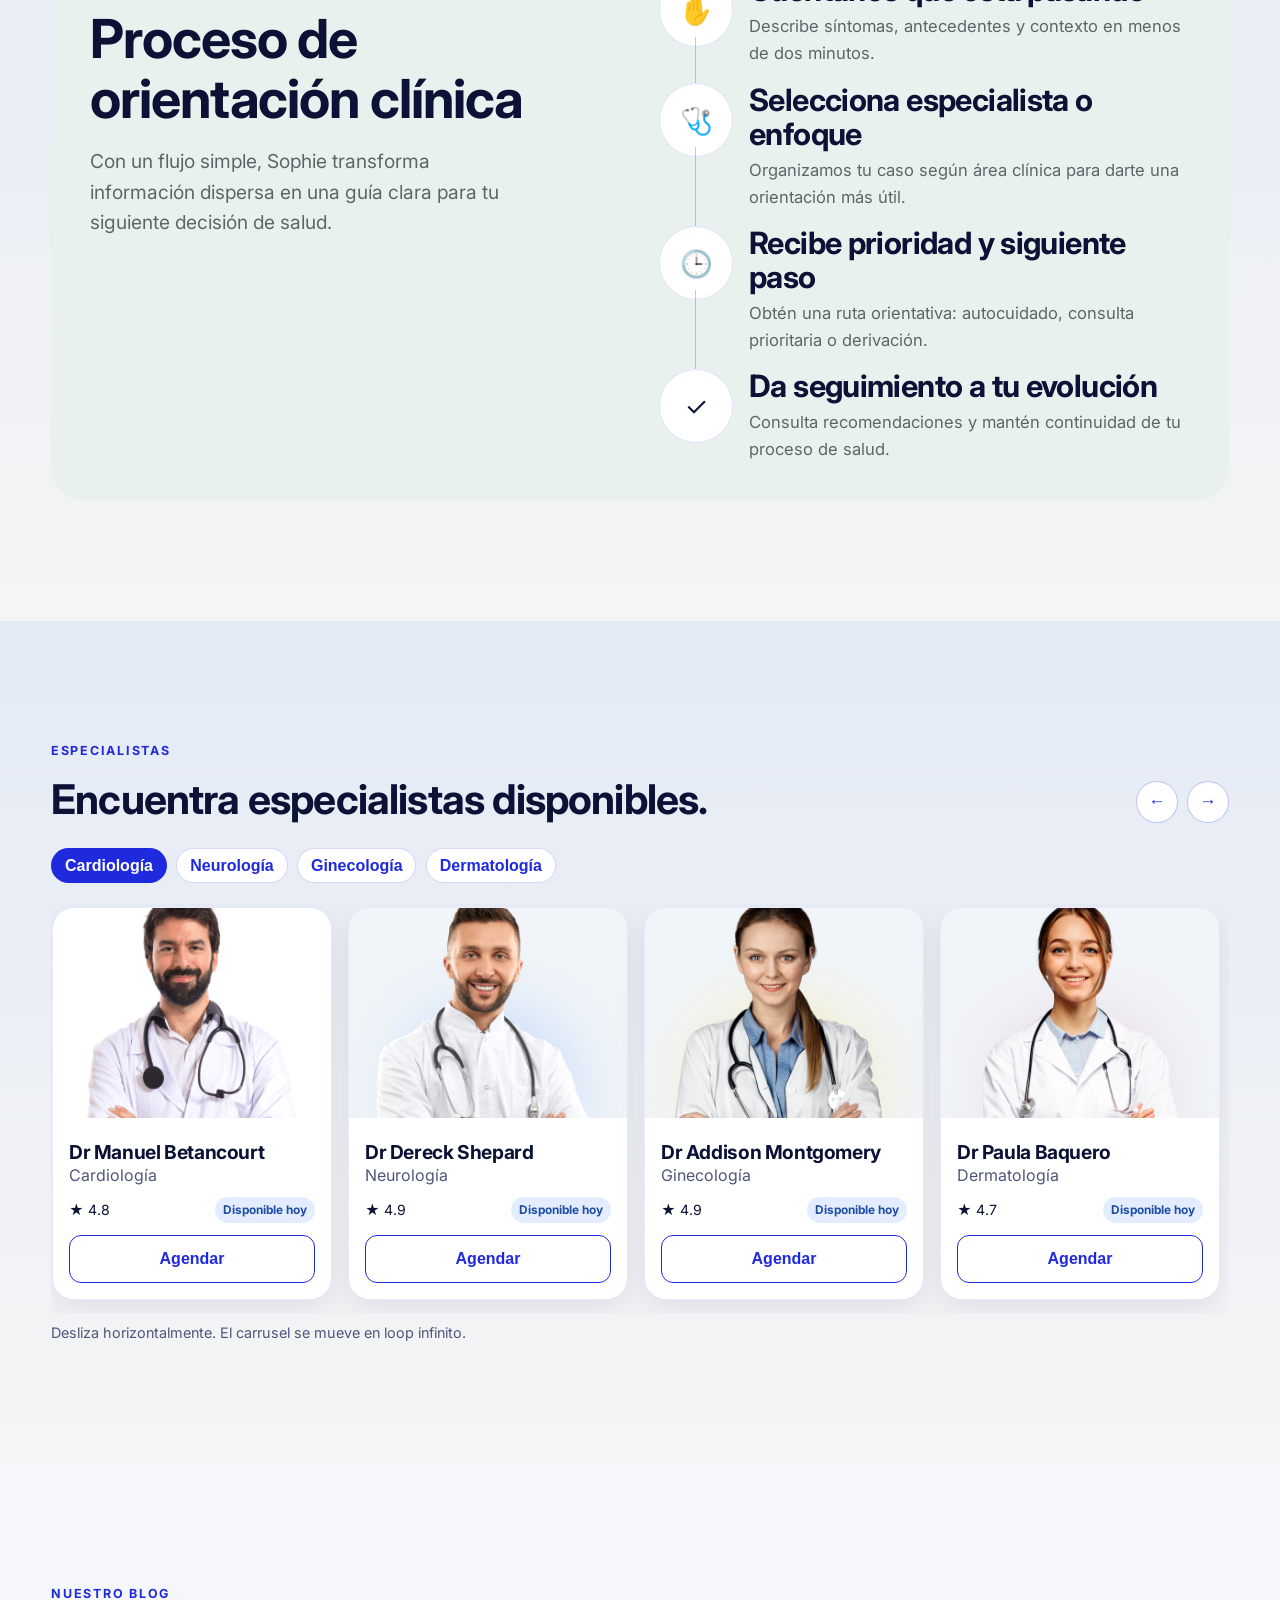
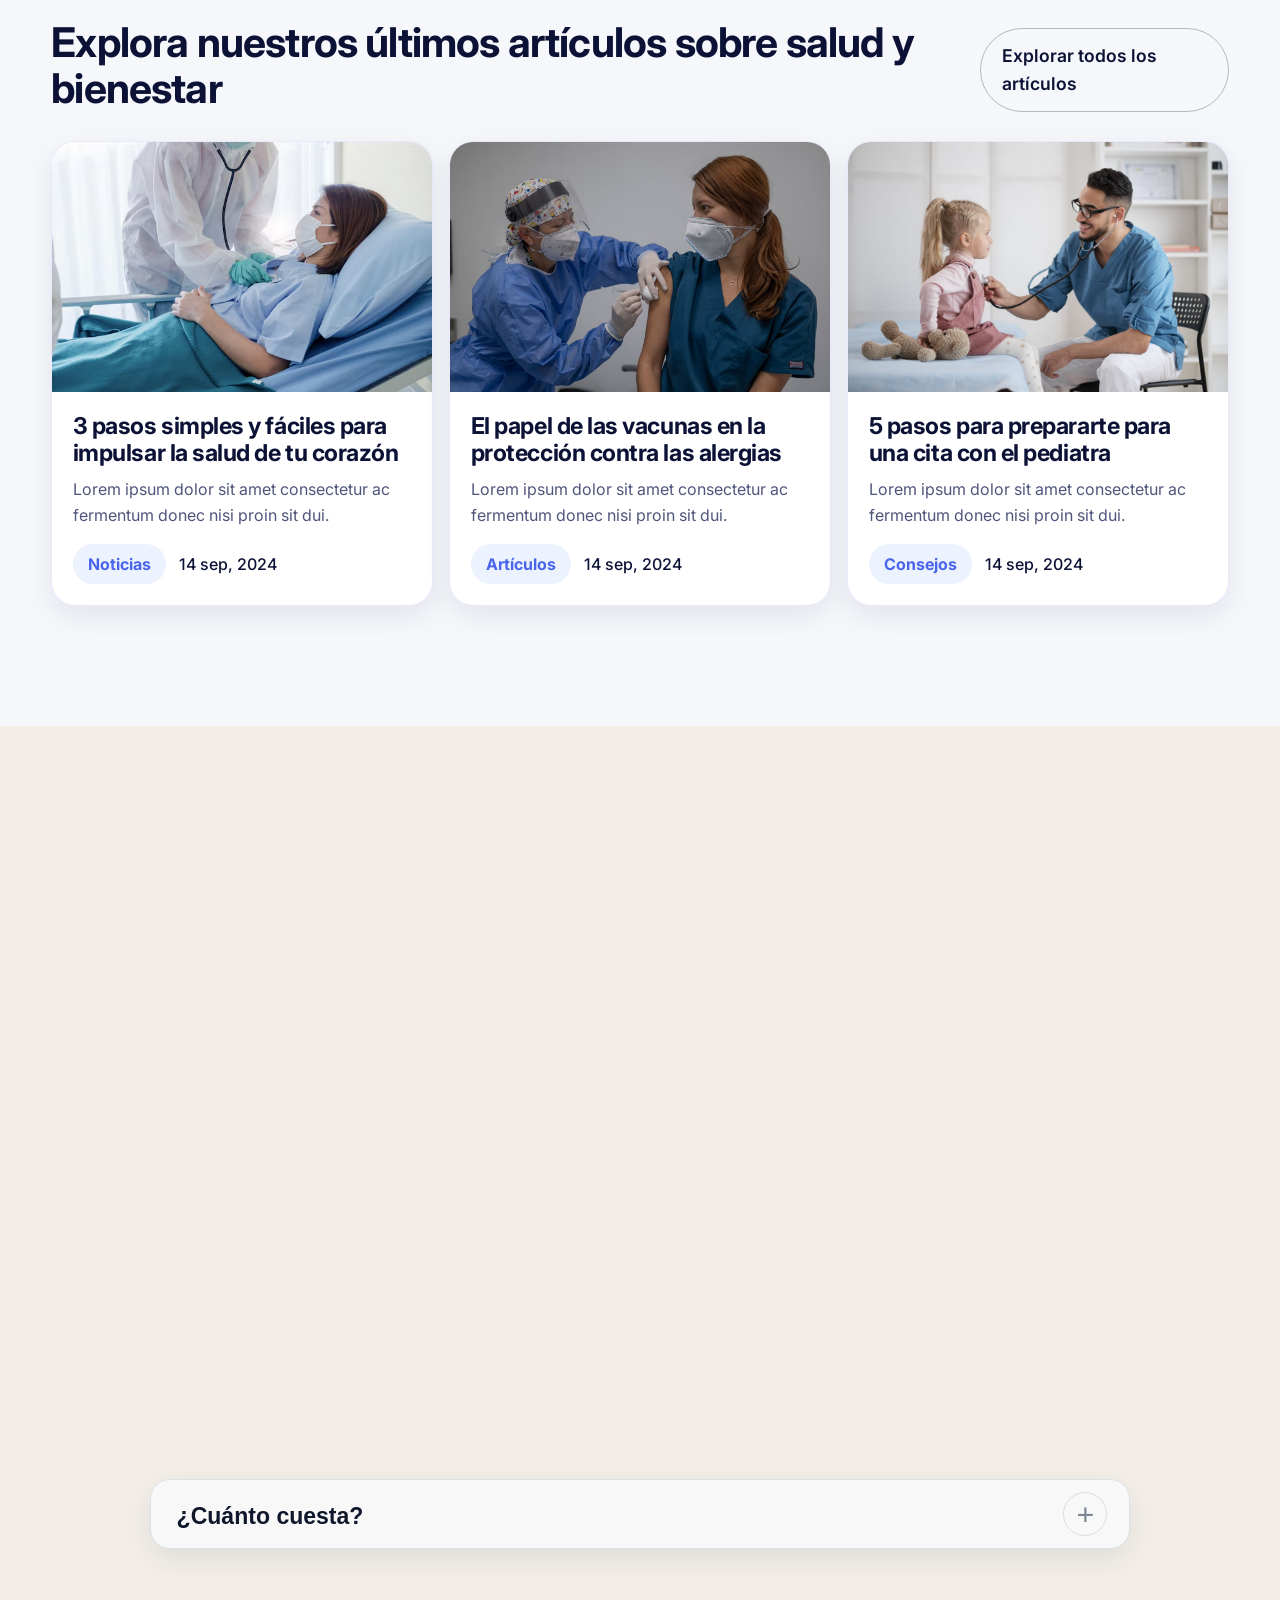
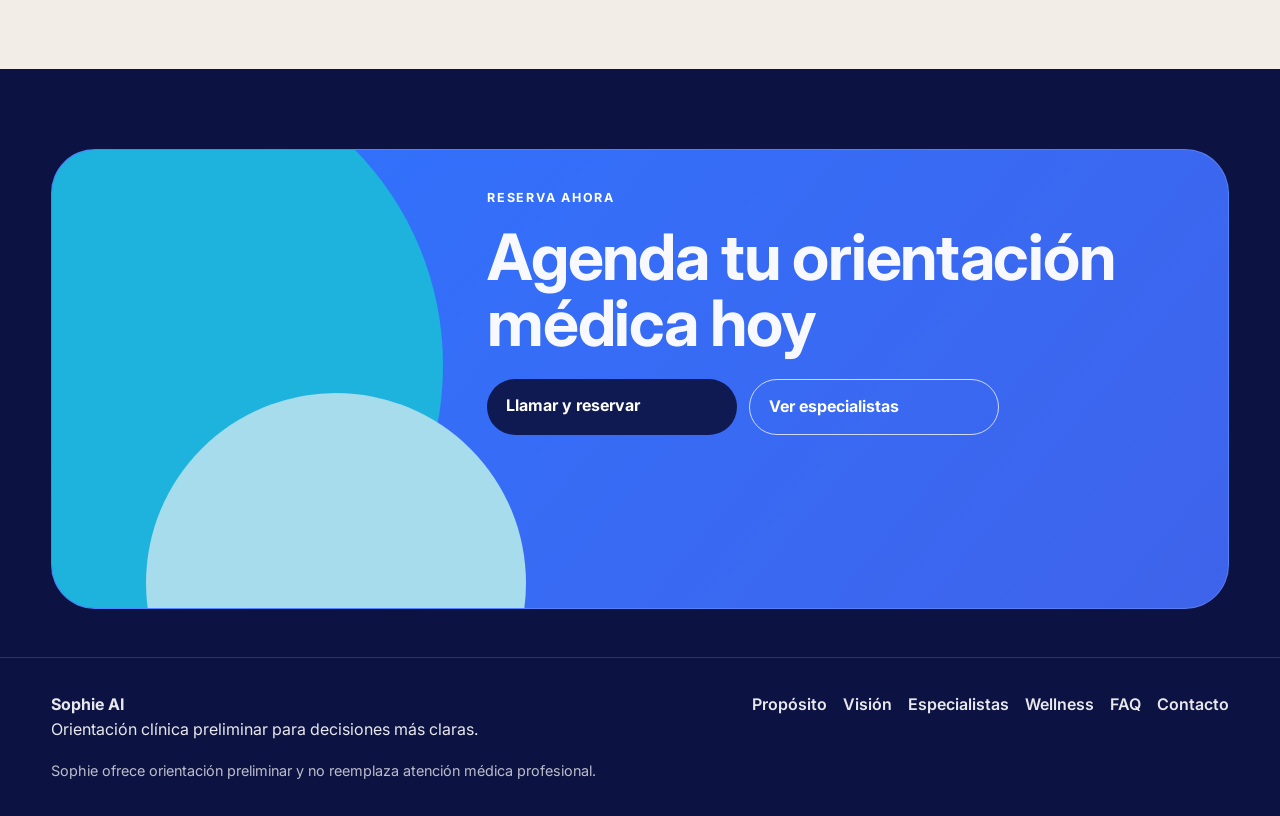
==== commit 54797483: "Merge origin/main into valentina y resolver conflicto del hero" ====
--- a/Landing_Page/index.html
+++ b/Landing_Page/index.html
@@ -8,22 +8,24 @@
     <link rel="preconnect" href="https://fonts.googleapis.com">
     <link rel="preconnect" href="https://fonts.gstatic.com" crossorigin>
     <link href="https://fonts.googleapis.com/css2?family=Inter:wght@400;500;600;700;800&display=swap" rel="stylesheet">
+    <link href="https://fonts.googleapis.com/css2?family=Manrope:wght@400;500;600;700;800&display=swap" rel="stylesheet">
     <link rel="stylesheet" href="./style.css">
 </head>
 <body>
     <header class="site-header">
         <div class="container nav-wrap">
-            <a href="#inicio" class="logo">Sophie AI</a>
+            <a href="#inicio" class="logo" aria-label="Inicio Sophie AI">
+                <img src="./assets/branding/logo/logo-trimmed.png" alt="Logo Sophie AI">
+            </a>
             <button class="menu-toggle" aria-label="Abrir menú" aria-expanded="false" aria-controls="main-nav">
                 <span></span><span></span><span></span>
             </button>
             <nav id="main-nav" class="main-nav">
                 <a href="#proposito">Propósito</a>
+                <a href="#vision">Visión</a>
                 <a href="#como-funciona">Cómo funciona</a>
-                <a href="#evaluacion">Evaluación</a>
                 <a href="#especialistas">Especialistas</a>
                 <a href="#wellness">Wellness</a>
-                <a href="#historial">Historial</a>
                 <a href="#faq">FAQ</a>
                 <a href="#contacto">Contacto</a>
             </nav>
@@ -37,14 +39,13 @@
         <div class="hero-grid">
             <div class="hero-text">
                 <p class="eyebrow">Clinical Intelligence</p>
-                <h1>Entendemos tu salud desde el origen.</h1>
-                <p class="hero-subtitle">Sophie integra s�ntomas, im�genes y ex�menes para orientarte con claridad y priorizar el siguiente paso.</p>
+                <h1>Agenda tu orientación médica hoy</h1>
                 <div class="hero-actions">
-                    <a href="#evaluacion" class="btn btn-primary">Iniciar evaluaci�n</a>
-                    <a href="#como-funciona" class="btn btn-outline-light">Ver c�mo funciona</a>
-                </div>
-                <p class="hero-note">Orientaci�n preliminar. No reemplaza atenci�n m�dica.</p>
-            </div>
+                    <a href="#contacto" class="btn btn-primary">Llamar y reservar</a>
+                    <a href="#especialistas" class="btn btn-outline-light">Ver especialistas</a>
+                </div>
+            </div>
+
             <div class="hero-animation">
                 <div class="hero-visual">
                     <canvas class="hero-canvas" role="img" aria-label="Sophie AI hero animation"></canvas>
@@ -53,6 +54,48 @@
         </div>
     </div>
 </section>
+
+        <section id="vision" class="section vision-section">
+            <div class="container vision-layout">
+                <div class="vision-copy">
+                    <p class="eyebrow">Nuestra visión</p>
+                    <h2>Hacia una salud proactiva, clara y humana.</h2>
+                    <p class="vision-lead">Sophie transforma síntomas, imágenes y exámenes en una orientación preliminar comprensible para que cada persona decida con más confianza su siguiente paso.</p>
+                    <div class="vision-points">
+                        <article class="vision-point">
+                            <span class="vision-icon" aria-hidden="true">◎</span>
+                            <div>
+                                <h3>Acceso orientativo</h3>
+                                <p>Información clínica estructurada, accesible y accionable para cualquier persona.</p>
+                            </div>
+                        </article>
+                        <article class="vision-point">
+                            <span class="vision-icon" aria-hidden="true">✚</span>
+                            <div>
+                                <h3>Decisiones mejor acompañadas</h3>
+                                <p>Conecta hallazgos con especialistas para reducir incertidumbre y acelerar el cuidado.</p>
+                            </div>
+                        </article>
+                    </div>
+                </div>
+                <div class="vision-media-grid" aria-hidden="true">
+                    <div class="vision-media-card vision-media-tall">
+                        <div class="vision-orb vision-orb-a"></div>
+                        <div class="vision-orb vision-orb-b"></div>
+                        <div class="vision-lines"></div>
+                    </div>
+                    <div class="vision-media-card vision-media-top">
+                        <div class="vision-grid-glow"></div>
+                        <span class="vision-chip">Lectura clínica</span>
+                    </div>
+                    <div class="vision-media-card vision-media-gradient"></div>
+                    <div class="vision-media-card vision-media-bottom">
+                        <div class="vision-wave"></div>
+                        <span class="vision-chip">Contexto del paciente</span>
+                    </div>
+                </div>
+            </div>
+        </section>
 
         <section id="proposito" class="section">
             <div class="container">
@@ -60,30 +103,36 @@
                     <p class="eyebrow eyebrow-blue">Propósito</p>
                     <h2>Una sola lectura clínica para decidir mejor.</h2>
                 </div>
-                <div class="services-grid">
-                    <article class="service-card service-a">
-                        <div class="service-icon">✦</div>
-                        <h3>Síntomas</h3>
-                        <p>Describe lo que sientes en 60 segundos.</p>
-                        <button class="arrow-btn" type="button" aria-label="Ver síntomas">→</button>
-                    </article>
-                    <article class="service-card service-b">
-                        <div class="service-icon">◉</div>
-                        <h3>Radiografías e imágenes</h3>
-                        <p>Sube imágenes y obtiene hallazgos orientativos.</p>
-                        <button class="arrow-btn" type="button" aria-label="Ver imágenes">→</button>
-                    </article>
-                    <article class="service-card service-c">
-                        <div class="service-icon">⌁</div>
-                        <h3>Exámenes de sangre</h3>
-                        <p>Interpreta rangos y patrones relevantes.</p>
-                        <button class="arrow-btn" type="button" aria-label="Ver exámenes">→</button>
-                    </article>
-                    <article class="service-card service-d">
-                        <div class="service-icon">✓</div>
-                        <h3>Plan de acción</h3>
-                        <p>Autocuidado, urgencias o especialista recomendado.</p>
-                        <button class="arrow-btn" type="button" aria-label="Ver plan de acción">→</button>
+                <div class="capability-grid">
+                    <article class="capability-card">
+                        <div class="capability-icon">◌</div>
+                        <h3>Evaluación de síntomas</h3>
+                        <p>Describe lo que sientes y organiza la información clínica para orientarte mejor.</p>
+                    </article>
+                    <article class="capability-card">
+                        <div class="capability-icon">⌁</div>
+                        <h3>Interpretación de imágenes</h3>
+                        <p>Sube radiografías o imágenes médicas para obtener una lectura orientativa.</p>
+                    </article>
+                    <article class="capability-card">
+                        <div class="capability-icon">+</div>
+                        <h3>Análisis de exámenes</h3>
+                        <p>Integra resultados de laboratorio y detecta rangos o patrones relevantes.</p>
+                    </article>
+                    <article class="capability-card">
+                        <div class="capability-icon">✓</div>
+                        <h3>Prioridad clínica</h3>
+                        <p>Estimación del nivel de urgencia y sugerencia del siguiente paso.</p>
+                    </article>
+                    <article class="capability-card">
+                        <div class="capability-icon">▣</div>
+                        <h3>Historial organizado</h3>
+                        <p>Toda tu información clínica queda estructurada y accesible.</p>
+                    </article>
+                    <article class="capability-card">
+                        <div class="capability-icon">◎</div>
+                        <h3>Red de especialistas</h3>
+                        <p>Conecta con profesionales adecuados según tu caso.</p>
                     </article>
                 </div>
             </div>
@@ -128,49 +177,6 @@
                         </article>
                     </div>
                 </div>
-            </div>
-        </section>
-
-        <section id="evaluacion" class="section">
-            <div class="container eval-layout">
-                <div class="eval-panel">
-                    <h2>Evaluación clínica guiada</h2>
-                    <label>¿Qué sientes?
-                        <textarea rows="4" placeholder="Ej: dolor torácico, tos persistente, fatiga"></textarea>
-                    </label>
-                    <div class="toggle-wrap" aria-label="Síntomas frecuentes">
-                        <button class="toggle-chip" type="button">Fiebre</button>
-                        <button class="toggle-chip" type="button">Dolor</button>
-                        <button class="toggle-chip" type="button">Tos</button>
-                        <button class="toggle-chip" type="button">Náuseas</button>
-                        <button class="toggle-chip" type="button">Mareo</button>
-                    </div>
-                    <div class="upload-grid">
-                        <button class="upload-box" type="button">Radiografía/imagen</button>
-                        <button class="upload-box" type="button">Examen de sangre (PDF/foto)</button>
-                    </div>
-                    <button class="btn btn-primary" type="button">Analizar</button>
-                </div>
-                <aside class="result-panel" aria-label="Resultado preliminar">
-                    <h3>Posibles diagnósticos a considerar (orientativo)</h3>
-                    <ul>
-                        <li>Síndrome respiratorio inflamatorio</li>
-                        <li>Respuesta sistémica al estrés</li>
-                        <li>Cuadro metabólico en evaluación</li>
-                    </ul>
-                    <div class="result-row">
-                        <span>Nivel de prioridad</span>
-                        <strong class="tag-priority tag-moderada">Moderada</strong>
-                    </div>
-                    <div class="result-row">
-                        <span>Siguiente paso recomendado</span>
-                        <strong>Especialista</strong>
-                    </div>
-                    <div class="result-row">
-                        <span>Escenario alterno</span>
-                        <strong class="tag-priority tag-alta">Alta</strong>
-                    </div>
-                </aside>
             </div>
         </section>
 
@@ -206,7 +212,7 @@
                         </div>
                     </article>
                     <article class="doctor-card">
-                        <img src="./assets/especialistas/neurologia.png" alt="Especialista en Neurología">
+                        <img src="./assets/especialistas/Neurologia.png" alt="Especialista en Neurología">
                         <div class="doctor-body">
                             <h3>Dr Dereck Shepard</h3>
                             <p>Neurología</p>
@@ -218,7 +224,7 @@
                         </div>
                     </article>
                     <article class="doctor-card">
-                        <img src="./assets/especialistas/ginecologia.png" alt="Especialista en Ginecología">
+                        <img src="./assets/especialistas/Ginecologia.png" alt="Especialista en Ginecología">
                         <div class="doctor-body">
                             <h3>Dr Addison Montgomery</h3>
                             <p>Ginecología</p>
@@ -293,86 +299,19 @@
             </div>
         </section>
 
-        <section id="modelo" class="section">
-            <div class="container">
-                <div class="section-head">
-                    <p class="eyebrow eyebrow-blue">Modelo híbrido</p>
-                    <h2>Modelo híbrido: experiencia paciente + eficiencia clínica</h2>
-                </div>
-                <div class="hybrid-grid">
-                    <article class="hybrid-card">
-                        <h3>Pacientes</h3>
-                        <ul>
-                            <li>Orientación preliminar clara</li>
-                            <li>Historial clínico ordenado</li>
-                            <li>Seguimiento continuo de evolución</li>
-                        </ul>
-                    </article>
-                    <article class="hybrid-card">
-                        <h3>Aliados (EPS / clínicas)</h3>
-                        <ul>
-                            <li>Estandarización de captura clínica</li>
-                            <li>Triage inicial y reducción de tiempos</li>
-                            <li>Analítica agregada con consentimiento</li>
-                        </ul>
-                    </article>
-                </div>
-            </div>
-        </section>
-
-        <section id="historial" class="section section-alt">
-            <div class="container history-layout">
-                <div>
-                    <p class="eyebrow eyebrow-blue">Historial</p>
-                    <h2>Tu información organizada, segura y accesible.</h2>
-                </div>
-                <ol class="timeline">
-                    <li><span>Consulta #1</span><p>Síntomas y contexto inicial.</p></li>
-                    <li><span>Exámenes</span><p>Radiografía + laboratorio integrados.</p></li>
-                    <li><span>Recomendación</span><p>Nivel de prioridad y próximos pasos.</p></li>
-                    <li><span>Derivación</span><p>Especialista sugerido y seguimiento.</p></li>
-                </ol>
-            </div>
-        </section>
-
-        <section id="recursos" class="section">
-            <div class="container">
-                <article class="feature-banner">
-                    <div class="feature-overlay">
-                        <p class="eyebrow">Sophie Experience</p>
-                        <h2>Tu salud, prioridad con claridad.</h2>
-                    </div>
-                </article>
-                <div class="resource-grid">
-                    <article class="resource-card">
-                        <h3>Guías clínicas</h3>
-                        <p>Rutas de acción simples para síntomas frecuentes.</p>
-                    </article>
-                    <article class="resource-card">
-                        <h3>Prevención</h3>
-                        <p>Recomendaciones prácticas según riesgo y contexto.</p>
-                    </article>
-                    <article class="resource-card">
-                        <h3>Novedades de la app</h3>
-                        <p>Actualizaciones de funciones y mejoras de experiencia.</p>
-                    </article>
-                </div>
-            </div>
-        </section>
-
-        <section id="faq" class="section section-alt">
+        <section id="faq" class="section faq-section">
             <div class="container faq-wrap">
                 <div class="section-head">
-                    <p class="eyebrow eyebrow-blue">FAQ</p>
-                    <h2>Preguntas frecuentes</h2>
+                    <p class="eyebrow eyebrow-blue">Preguntas frecuentes</p>
+                    <h2>Respuestas rápidas y claras</h2>
                 </div>
                 <div class="faq-list">
-                    <article class="faq-item">
-                        <button class="faq-q" type="button" aria-expanded="false">¿Esto reemplaza al médico?</button>
+                    <article class="faq-item is-open">
+                        <button class="faq-q" type="button" aria-expanded="true">¿Esto reemplaza al médico?</button>
                         <div class="faq-a">No. Sophie ofrece orientación preliminar para apoyar decisiones.</div>
                     </article>
-                    <article class="faq-item">
-                        <button class="faq-q" type="button" aria-expanded="false">¿Cómo manejo mis datos?</button>
+                    <article class="faq-item is-open">
+                        <button class="faq-q" type="button" aria-expanded="true">¿Cómo manejo mis datos?</button>
                         <div class="faq-a">Se usan con controles de privacidad y enfoque en seguridad clínica.</div>
                     </article>
                     <article class="faq-item">
@@ -404,7 +343,7 @@
                         <p class="eyebrow">Reserva ahora</p>
                         <h2>Agenda tu orientación médica hoy</h2>
                         <div class="cta-actions">
-                            <a href="#evaluacion" class="btn cta-btn-main">Llamar y reservar</a>
+                            <a href="#contacto" class="btn cta-btn-main">Llamar y reservar</a>
                             <a href="#especialistas" class="btn cta-btn-ghost">Ver especialistas</a>
                         </div>
                     </div>
@@ -421,6 +360,7 @@
             </div>
             <div class="footer-links">
                 <a href="#proposito">Propósito</a>
+                <a href="#vision">Visión</a>
                 <a href="#especialistas">Especialistas</a>
                 <a href="#wellness">Wellness</a>
                 <a href="#faq">FAQ</a>
@@ -463,16 +403,46 @@
             button.addEventListener('click', () => {
                 const item = button.closest('.faq-item');
                 const isOpen = item.classList.contains('is-open');
-                document.querySelectorAll('.faq-item').forEach((f) => {
-                    f.classList.remove('is-open');
-                    f.querySelector('.faq-q').setAttribute('aria-expanded', 'false');
+                item.classList.toggle('is-open', !isOpen);
+                button.setAttribute('aria-expanded', String(!isOpen));
+            });
+        });
+
+        const prefersReducedMotion = window.matchMedia('(prefers-reduced-motion: reduce)').matches;
+
+        if (!prefersReducedMotion) {
+            const revealTargets = document.querySelectorAll(
+                '.hero-copy > *, .vision-copy > *, .vision-point, .vision-media-card, .section-head > *, .process-intro > *, .process-step, .capability-card, .doctor-card, .wellness-post-card, .faq-item, .cta-panel'
+            );
+
+            revealTargets.forEach((el) => {
+                el.classList.add('reveal-item');
+                if (el.matches('.capability-card, .doctor-card, .wellness-post-card, .faq-item')) {
+                    el.classList.add('reveal-lift');
+                }
+            });
+
+            const groups = document.querySelectorAll('.hero-copy, .vision-layout, .vision-points, .vision-media-grid, .section, .process-timeline, .doctor-grid, .wellness-blog-grid, .faq-list');
+            groups.forEach((group) => {
+                const children = group.querySelectorAll('.reveal-item');
+                children.forEach((child, index) => {
+                    child.style.setProperty('--reveal-delay', `${Math.min(index * 0.07, 0.42)}s`);
                 });
-                if (!isOpen) {
-                    item.classList.add('is-open');
-                    button.setAttribute('aria-expanded', 'true');
-                }
-            });
-        });
+            });
+
+            const io = new IntersectionObserver(
+                (entries, observer) => {
+                    entries.forEach((entry) => {
+                        if (!entry.isIntersecting) return;
+                        entry.target.classList.add('reveal-in');
+                        observer.unobserve(entry.target);
+                    });
+                },
+                { threshold: 0.18, rootMargin: '0px 0px -10% 0px' }
+            );
+
+            revealTargets.forEach((el) => io.observe(el));
+        }
 
         const doctorCarousel = document.querySelector('#doctor-carousel');
         if (doctorCarousel) {
@@ -732,6 +702,6 @@
 </body>
 </html>
 
-
-
-
+
+
+
--- a/Landing_Page/style.css
+++ b/Landing_Page/style.css
@@ -1,7 +1,7 @@
 :root {
     --primary-blue: #1F2ADE;
     --secondary-blue: #8CB5FF;
-    --accent-green: #00DF82;
+    --accent-green: #E74C3C;
     --accent-hot: #FF4400;
     --pink-soft: #FFB3CF;
     --pink-ultra: #FFE1F7;
@@ -58,6 +58,42 @@
     background: linear-gradient(180deg, rgba(140, 181, 255, 0.16), rgba(255, 255, 255, 0.1));
 }
 
+/* Scroll reveal system */
+.reveal-item {
+    opacity: 0;
+    transform: translateY(26px);
+    filter: blur(1px);
+    transition:
+        opacity 0.72s ease-in-out,
+        transform 0.72s ease-in-out,
+        filter 0.72s ease-in-out;
+    transition-delay: var(--reveal-delay, 0s);
+    will-change: transform, opacity;
+}
+
+.reveal-item.reveal-in {
+    opacity: 1;
+    transform: translateY(0);
+    filter: blur(0);
+}
+
+.reveal-lift {
+    transition: transform 0.32s ease, box-shadow 0.32s ease;
+}
+
+.reveal-lift.reveal-in:hover {
+    transform: translateY(-3px);
+}
+
+@media (prefers-reduced-motion: reduce) {
+    .reveal-item {
+        opacity: 1;
+        transform: none;
+        filter: none;
+        transition: none;
+    }
+}
+
 h1,
 h2,
 h3,
@@ -150,7 +186,7 @@
 }
 
 .nav-wrap {
-    min-height: 78px;
+    min-height: 92px;
     display: grid;
     grid-template-columns: auto 1fr auto;
     align-items: center;
@@ -158,9 +194,15 @@
 }
 
 .logo {
-    font-size: 1.25rem;
-    font-weight: 800;
-    color: var(--primary-blue);
+    display: inline-flex;
+    align-items: center;
+}
+
+.logo img {
+    height: 64px;
+    width: auto;
+    object-fit: contain;
+    display: block;
 }
 
 .main-nav {
@@ -208,13 +250,6 @@
     grid-template-columns: minmax(0, 1.02fr) minmax(0, 0.98fr);
     gap: 3.2rem;
     align-items: center;
-}
-
-.hero-subtitle {
-    margin-top: 1.25rem;
-    font-size: 1.14rem;
-    max-width: 58ch;
-    color: rgba(255, 255, 255, 0.9);
 }
 
 .hero-actions {
@@ -350,8 +385,8 @@
 }
 
 .status-pill {
-    background: rgba(0, 223, 130, 0.15);
-    color: #0a8d58;
+    background: rgba(111, 168, 220, 0.2);
+    color: #1f4ea4;
     border-radius: 999px;
     padding: 0.22rem 0.55rem;
     font-size: 0.74rem;
@@ -423,64 +458,254 @@
     margin-top: 1rem;
 }
 
+.vision-section {
+    background: #0a1742;
+    color: var(--white);
+    padding: 6.8rem 0;
+}
+
+.vision-layout {
+    display: grid;
+    grid-template-columns: minmax(0, 1.05fr) minmax(0, 0.95fr);
+    gap: clamp(1.2rem, 2.8vw, 2.2rem);
+    align-items: stretch;
+}
+
+.vision-copy h2 {
+    font-size: clamp(2.2rem, 4.5vw, 4.6rem);
+    max-width: 13ch;
+}
+
+.vision-lead {
+    margin-top: 1rem;
+    font-size: clamp(1.08rem, 1.5vw, 1.34rem);
+    color: rgba(231, 239, 255, 0.86);
+    max-width: 34ch;
+}
+
+.vision-points {
+    margin-top: 2rem;
+    display: grid;
+    gap: 1rem;
+}
+
+.vision-point {
+    display: grid;
+    grid-template-columns: 66px minmax(0, 1fr);
+    gap: 0.9rem;
+    align-items: start;
+}
+
+.vision-icon {
+    width: 60px;
+    height: 60px;
+    border-radius: 18px;
+    display: grid;
+    place-items: center;
+    color: #2dc5ff;
+    background: rgba(45, 197, 255, 0.14);
+    border: 1px solid rgba(45, 197, 255, 0.25);
+    font-size: 1.35rem;
+    font-weight: 700;
+}
+
+.vision-point h3 {
+    font-size: clamp(1.3rem, 1.95vw, 1.8rem);
+}
+
+.vision-point p {
+    margin-top: 0.22rem;
+    color: rgba(231, 239, 255, 0.74);
+}
+
+.vision-media-grid {
+    min-height: 640px;
+    display: grid;
+    grid-template-columns: 1fr 0.86fr;
+    grid-template-rows: 0.86fr 0.54fr;
+    gap: 1rem;
+}
+
+.vision-media-card {
+    border-radius: 28px;
+    overflow: hidden;
+    border: 1px solid rgba(140, 181, 255, 0.2);
+    background: #122663;
+    box-shadow: 0 18px 45px rgba(5, 10, 30, 0.35);
+    position: relative;
+}
+
+.vision-chip {
+    position: absolute;
+    left: 1rem;
+    bottom: 1rem;
+    border: 1px solid rgba(140, 181, 255, 0.36);
+    border-radius: 999px;
+    padding: 0.35rem 0.72rem;
+    font-size: 0.78rem;
+    font-weight: 700;
+    letter-spacing: 0.02em;
+    color: #d2e4ff;
+    background: rgba(12, 26, 74, 0.62);
+    backdrop-filter: blur(4px);
+}
+
+.vision-media-tall {
+    grid-row: 1 / 3;
+    background:
+        radial-gradient(circle at 28% 22%, rgba(45, 197, 255, 0.5), transparent 46%),
+        radial-gradient(circle at 72% 78%, rgba(114, 146, 255, 0.34), transparent 42%),
+        linear-gradient(160deg, #132862, #0b153a 74%);
+}
+
+.vision-media-top {
+    min-height: 250px;
+    background:
+        linear-gradient(120deg, rgba(48, 86, 177, 0.26), rgba(14, 25, 61, 0.66)),
+        #101f50;
+}
+
+.vision-media-gradient {
+    background:
+        radial-gradient(120% 120% at 80% 20%, rgba(255, 179, 207, 0.34), transparent 52%),
+        linear-gradient(180deg, #1d2d6f, #0d163f 68%);
+}
+
+.vision-media-bottom {
+    min-height: 290px;
+    background:
+        linear-gradient(180deg, rgba(167, 220, 236, 0.08), transparent 35%),
+        linear-gradient(145deg, #12245a, #0d173e);
+}
+
+.vision-orb {
+    position: absolute;
+    border-radius: 999px;
+    filter: blur(1px);
+    animation: visionFloat 8s ease-in-out infinite;
+}
+
+.vision-orb-a {
+    width: 170px;
+    height: 170px;
+    top: 12%;
+    left: 16%;
+    background: radial-gradient(circle at 30% 30%, #7fc8ff, #3b7fff 65%, transparent 70%);
+}
+
+.vision-orb-b {
+    width: 130px;
+    height: 130px;
+    right: 14%;
+    bottom: 12%;
+    background: radial-gradient(circle at 30% 30%, #f28b82, #4a85ff 72%, transparent 76%);
+    animation-delay: 1.6s;
+}
+
+.vision-lines {
+    position: absolute;
+    inset: 14% 18%;
+    border-radius: 22px;
+    border: 1px solid rgba(140, 181, 255, 0.3);
+    background:
+        repeating-linear-gradient(
+            0deg,
+            transparent 0 16px,
+            rgba(140, 181, 255, 0.13) 16px 17px
+        );
+}
+
+.vision-grid-glow {
+    position: absolute;
+    inset: 0;
+    background:
+        radial-gradient(90% 70% at 25% 30%, rgba(45, 197, 255, 0.42), transparent 58%),
+        linear-gradient(90deg, rgba(140, 181, 255, 0.08) 1px, transparent 1px),
+        linear-gradient(0deg, rgba(140, 181, 255, 0.08) 1px, transparent 1px);
+    background-size: auto, 26px 26px, 26px 26px;
+}
+
+.vision-wave {
+    position: absolute;
+    inset: 0;
+    background:
+        radial-gradient(120% 80% at 40% 115%, rgba(45, 197, 255, 0.3), transparent 60%),
+        radial-gradient(80% 80% at 70% 100%, rgba(140, 181, 255, 0.26), transparent 58%),
+        linear-gradient(135deg, transparent 18%, rgba(45, 197, 255, 0.18) 32%, transparent 48%),
+        linear-gradient(155deg, transparent 24%, rgba(140, 181, 255, 0.13) 36%, transparent 50%);
+}
+
+@keyframes visionFloat {
+    0%,
+    100% {
+        transform: translateY(0);
+    }
+    50% {
+        transform: translateY(-8px);
+    }
+}
+
+
 .section-head {
     max-width: 780px;
 }
 
-.services-grid {
+.capability-grid {
     margin-top: 2.1rem;
     display: grid;
-    grid-template-columns: repeat(4, minmax(0, 1fr));
-    gap: 1rem;
-}
-
-.service-card {
-    border-radius: var(--radius-lg);
-    padding: 1.2rem;
-    box-shadow: var(--shadow-soft);
-    border: 1px solid rgba(31, 42, 222, 0.08);
-    display: grid;
-    gap: 0.55rem;
-    min-height: 220px;
-    transition: transform 0.2s ease, box-shadow 0.2s ease, border-color 0.2s ease;
-}
-
-.service-card:hover {
-    transform: translateY(-4px);
-    box-shadow: var(--shadow-hover);
-    border-color: rgba(31, 42, 222, 0.24);
-}
-
-.service-a { background: rgba(255, 179, 207, 0.44); }
-.service-b { background: rgba(255, 225, 247, 0.85); }
-.service-c { background: rgba(140, 181, 255, 0.28); }
-.service-d { background: #f8f8ff; }
-
-.service-icon {
-    width: 42px;
-    height: 42px;
-    border-radius: 12px;
-    background: rgba(255, 255, 255, 0.72);
+    grid-template-columns: repeat(3, minmax(0, 1fr));
+    gap: 0;
+    border: 1px solid #d6d9dd;
+    background: #f8f8f8;
+    font-family: "Manrope", "Inter", sans-serif;
+}
+
+.capability-card {
+    min-height: 348px;
+    padding: 2.2rem 1.8rem 2rem;
+    text-align: center;
+    border-right: 1px solid #d6d9dd;
+    border-bottom: 1px solid #d6d9dd;
+    display: grid;
+    align-content: start;
+    justify-items: center;
+}
+
+.capability-card:nth-child(3n) {
+    border-right: 0;
+}
+
+.capability-card:nth-last-child(-n + 3) {
+    border-bottom: 0;
+}
+
+.capability-icon {
+    width: 82px;
+    height: 82px;
+    border-radius: 999px;
+    background: #eef3f8;
+    color: #3e7af7;
     display: grid;
     place-items: center;
-    color: var(--primary-blue);
-    font-weight: 800;
-}
-
-.service-card p {
-    color: var(--text-muted);
-}
-
-.arrow-btn {
-    margin-top: auto;
-    width: 36px;
-    height: 36px;
-    border-radius: 999px;
-    border: 0;
-    background: var(--white);
-    color: var(--primary-blue);
-    font-size: 1rem;
-    cursor: pointer;
+    font-size: 2rem;
+    font-weight: 500;
+}
+
+.capability-card h3 {
+    margin-top: 1.4rem;
+    font-size: clamp(1.95rem, 2.35vw, 2.7rem);
+    line-height: 1.1;
+    letter-spacing: -0.02em;
+    font-weight: 700;
+}
+
+.capability-card p {
+    margin-top: 0.85rem;
+    color: #566176;
+    font-size: clamp(1.1rem, 1.35vw, 1.24rem);
+    line-height: 1.45;
+    font-weight: 500;
+    max-width: 28ch;
 }
 
 .process-layout {
@@ -778,8 +1003,8 @@
 }
 
 .available {
-    background: rgba(0, 223, 130, 0.2);
-    color: #0a8d58;
+    background: rgba(140, 181, 255, 0.24);
+    color: #1f4ea4;
     border-radius: 999px;
     padding: 0.2rem 0.5rem;
     font-size: 0.74rem;
@@ -839,17 +1064,17 @@
 }
 
 .wellness-cover-1 {
-    background-image: url('./assets/wellness/article-1.png');
+    background-image: url('./assets/wellness/article-1.PNG');
     background-color: #d7e4ff;
 }
 
 .wellness-cover-2 {
-    background-image: url('./assets/wellness/article-2.png');
+    background-image: url('./assets/wellness/article-2.PNG');
     background-color: #dfe7ff;
 }
 
 .wellness-cover-3 {
-    background-image: url('./assets/wellness/article-3.png');
+    background-image: url('./assets/wellness/article-3.PNG');
     background-color: #d5e0ff;
 }
 
@@ -987,18 +1212,34 @@
     color: var(--text-muted);
 }
 
+.faq-section {
+    background: #f2eee7;
+}
+
 .faq-wrap {
-    max-width: 900px;
+    max-width: 980px;
+}
+
+.faq-wrap .section-head {
+    margin: 0 auto;
+    text-align: center;
+}
+
+.faq-wrap .section-head h2 {
+    font-size: clamp(2.2rem, 4.2vw, 4.2rem);
 }
 
 .faq-list {
-    margin-top: 1.5rem;
-    display: grid;
-    gap: 0.65rem;
+    margin-top: 1.8rem;
+    display: grid;
+    gap: 0.7rem;
 }
 
 .faq-item {
     overflow: hidden;
+    background: #f8f8f8;
+    border: 1px solid #dbe0e5;
+    border-radius: 20px;
 }
 
 .faq-q {
@@ -1006,24 +1247,51 @@
     text-align: left;
     border: 0;
     background: transparent;
-    padding: 1rem 1.1rem;
+    padding: 1.45rem 4.8rem 1.1rem 1.6rem;
+    font-size: clamp(1.15rem, 1.8vw, 2.05rem);
+    line-height: 1.2;
     font-weight: 700;
+    color: #0f172b;
     cursor: pointer;
+    position: relative;
+}
+
+.faq-q::after {
+    content: "+";
+    position: absolute;
+    right: 1.35rem;
+    top: 50%;
+    transform: translateY(-50%);
+    width: 42px;
+    height: 42px;
+    border-radius: 999px;
+    border: 1px solid #d5dce3;
+    color: #7b8694;
+    display: grid;
+    place-items: center;
+    font-size: 1.9rem;
+    font-weight: 400;
+    line-height: 1;
+}
+
+.faq-item.is-open .faq-q::after {
+    content: "−";
 }
 
 .faq-a {
     max-height: 0;
     opacity: 0;
     overflow: hidden;
-    padding: 0 1.1rem;
-    color: var(--text-muted);
+    padding: 0 1.6rem;
+    color: #556173;
+    font-size: clamp(1rem, 1.3vw, 1.05rem);
     transition: max-height 0.25s ease, opacity 0.25s ease, padding 0.25s ease;
 }
 
 .faq-item.is-open .faq-a {
-    max-height: 180px;
+    max-height: 220px;
     opacity: 1;
-    padding: 0 1.1rem 1rem;
+    padding: 0 1.6rem 1.45rem;
 }
 
 .contact-cta {
@@ -1140,11 +1408,29 @@
 }
 
 @media (max-width: 1120px) {
-    .services-grid {
+    .capability-grid {
         grid-template-columns: repeat(2, minmax(0, 1fr));
     }
 
+    .capability-card {
+        border-right: 1px solid #d6d9dd;
+        border-bottom: 1px solid #d6d9dd;
+    }
+
+    .capability-card:nth-child(3n) {
+        border-right: 1px solid #d6d9dd;
+    }
+
+    .capability-card:nth-child(2n) {
+        border-right: 0;
+    }
+
+    .capability-card:nth-last-child(-n + 2) {
+        border-bottom: 0;
+    }
+
     .hero-layout,
+    .vision-layout,
     .eval-layout,
     .history-layout,
     .hybrid-grid,
@@ -1159,6 +1445,10 @@
 
     .hero {
         padding: 7rem 0 6rem;
+    }
+
+    .vision-media-grid {
+        min-height: 520px;
     }
 }
 
@@ -1170,10 +1460,14 @@
             "nav nav"
             "cta cta";
         gap: 0.8rem;
-        padding: 0.65rem 0;
+        padding: 0.8rem 0;
     }
 
     .logo { grid-area: logo; }
+
+    .logo img {
+        height: 54px;
+    }
 
     .menu-toggle {
         grid-area: toggle;
@@ -1208,6 +1502,20 @@
         grid-template-columns: 1fr;
     }
 
+    .vision-section {
+        padding: 5.6rem 0;
+    }
+
+    .vision-media-grid {
+        min-height: 460px;
+        grid-template-columns: 1fr 1fr;
+        grid-template-rows: 0.8fr 0.8fr;
+    }
+
+    .vision-media-tall {
+        grid-row: 1 / 2;
+    }
+
     .cta-panel {
         min-height: 410px;
         border-radius: 30px;
@@ -1247,8 +1555,20 @@
         width: 100%;
     }
 
-    .service-card {
-        min-height: 190px;
+    .capability-grid {
+        grid-template-columns: 1fr;
+    }
+
+    .capability-card,
+    .capability-card:nth-child(2n),
+    .capability-card:nth-child(3n) {
+        min-height: 280px;
+        border-right: 0;
+        border-bottom: 1px solid #d6d9dd;
+    }
+
+    .capability-card:last-child {
+        border-bottom: 0;
     }
 
     .doctor-card {
@@ -1289,6 +1609,26 @@
     .wellness-cover {
         min-height: 220px;
     }
+
+    .faq-item {
+        border-radius: 16px;
+    }
+
+    .faq-q {
+        padding: 1.1rem 3.8rem 0.9rem 1rem;
+        font-size: clamp(1.05rem, 5.2vw, 1.5rem);
+    }
+
+    .faq-q::after {
+        right: 0.9rem;
+        width: 36px;
+        height: 36px;
+        font-size: 1.6rem;
+    }
+
+    .faq-item.is-open .faq-a {
+        padding: 0 1rem 1rem;
+    }
 }
 
 
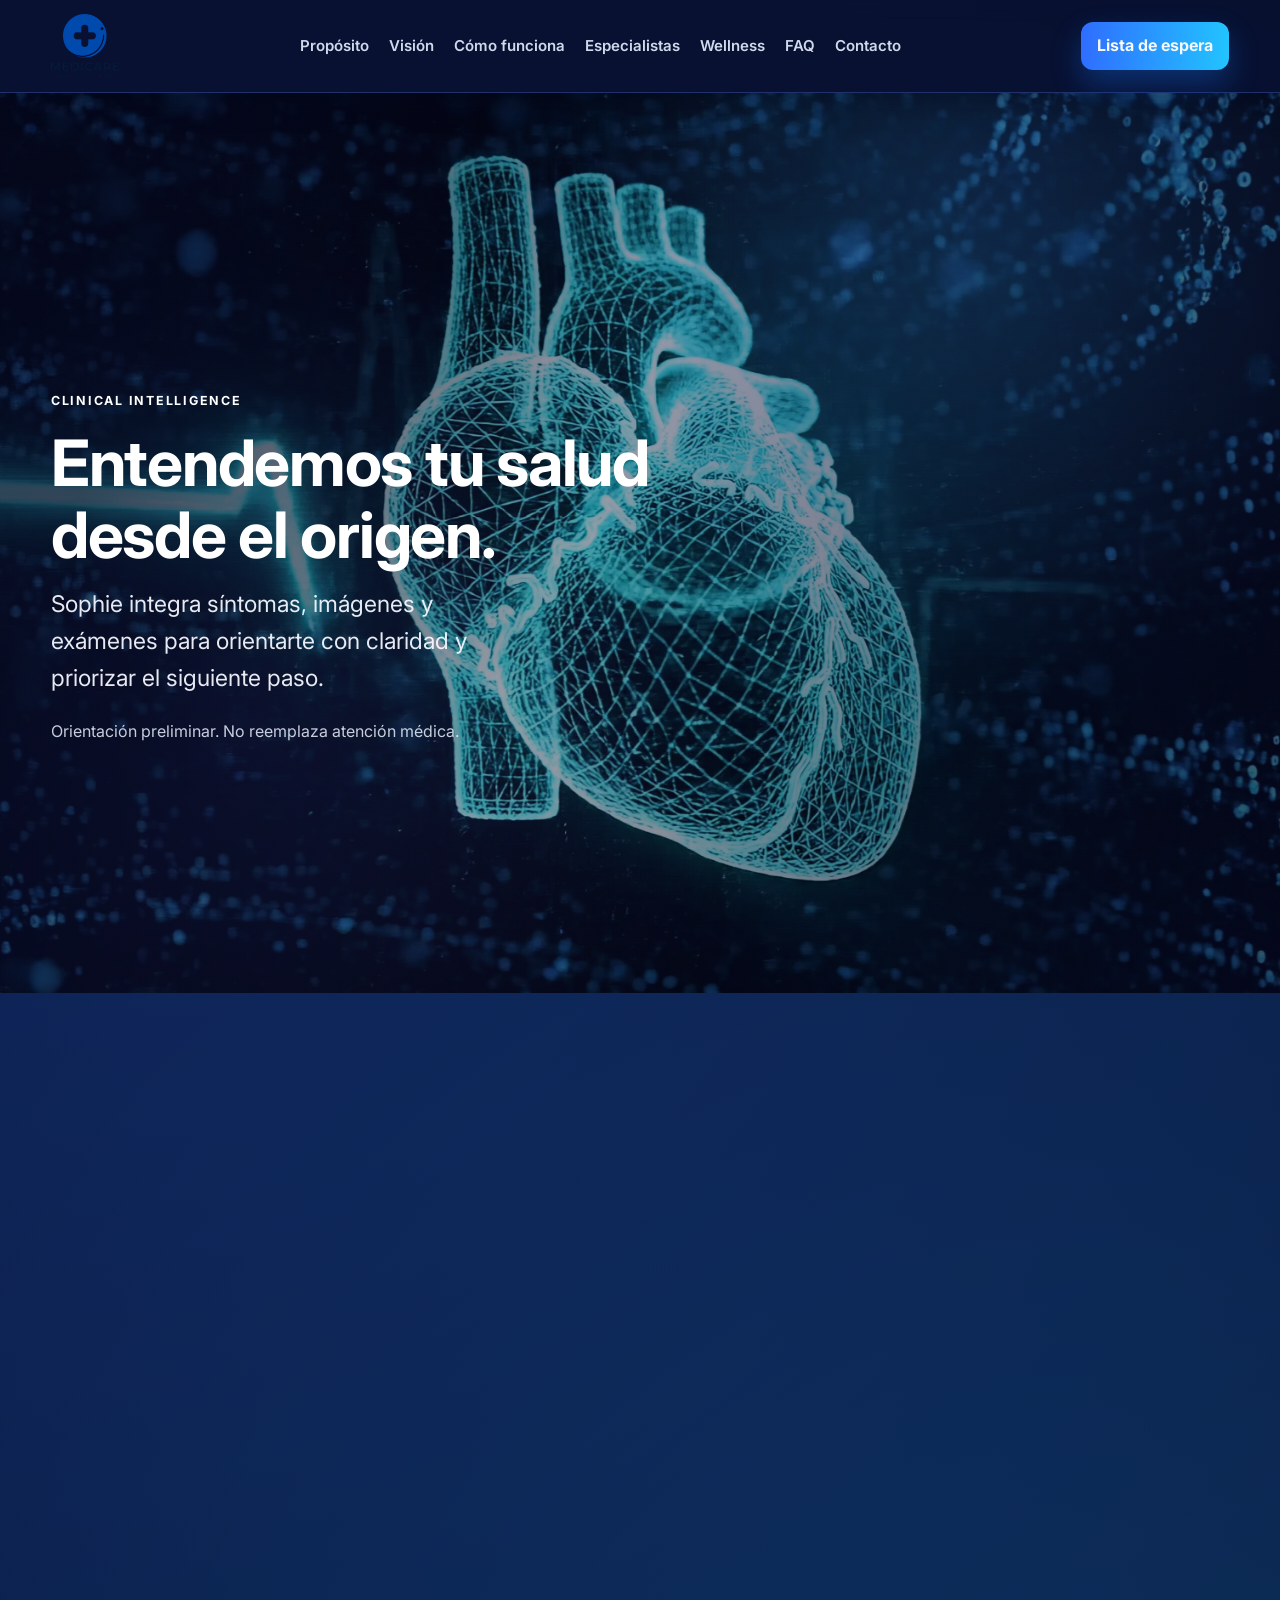
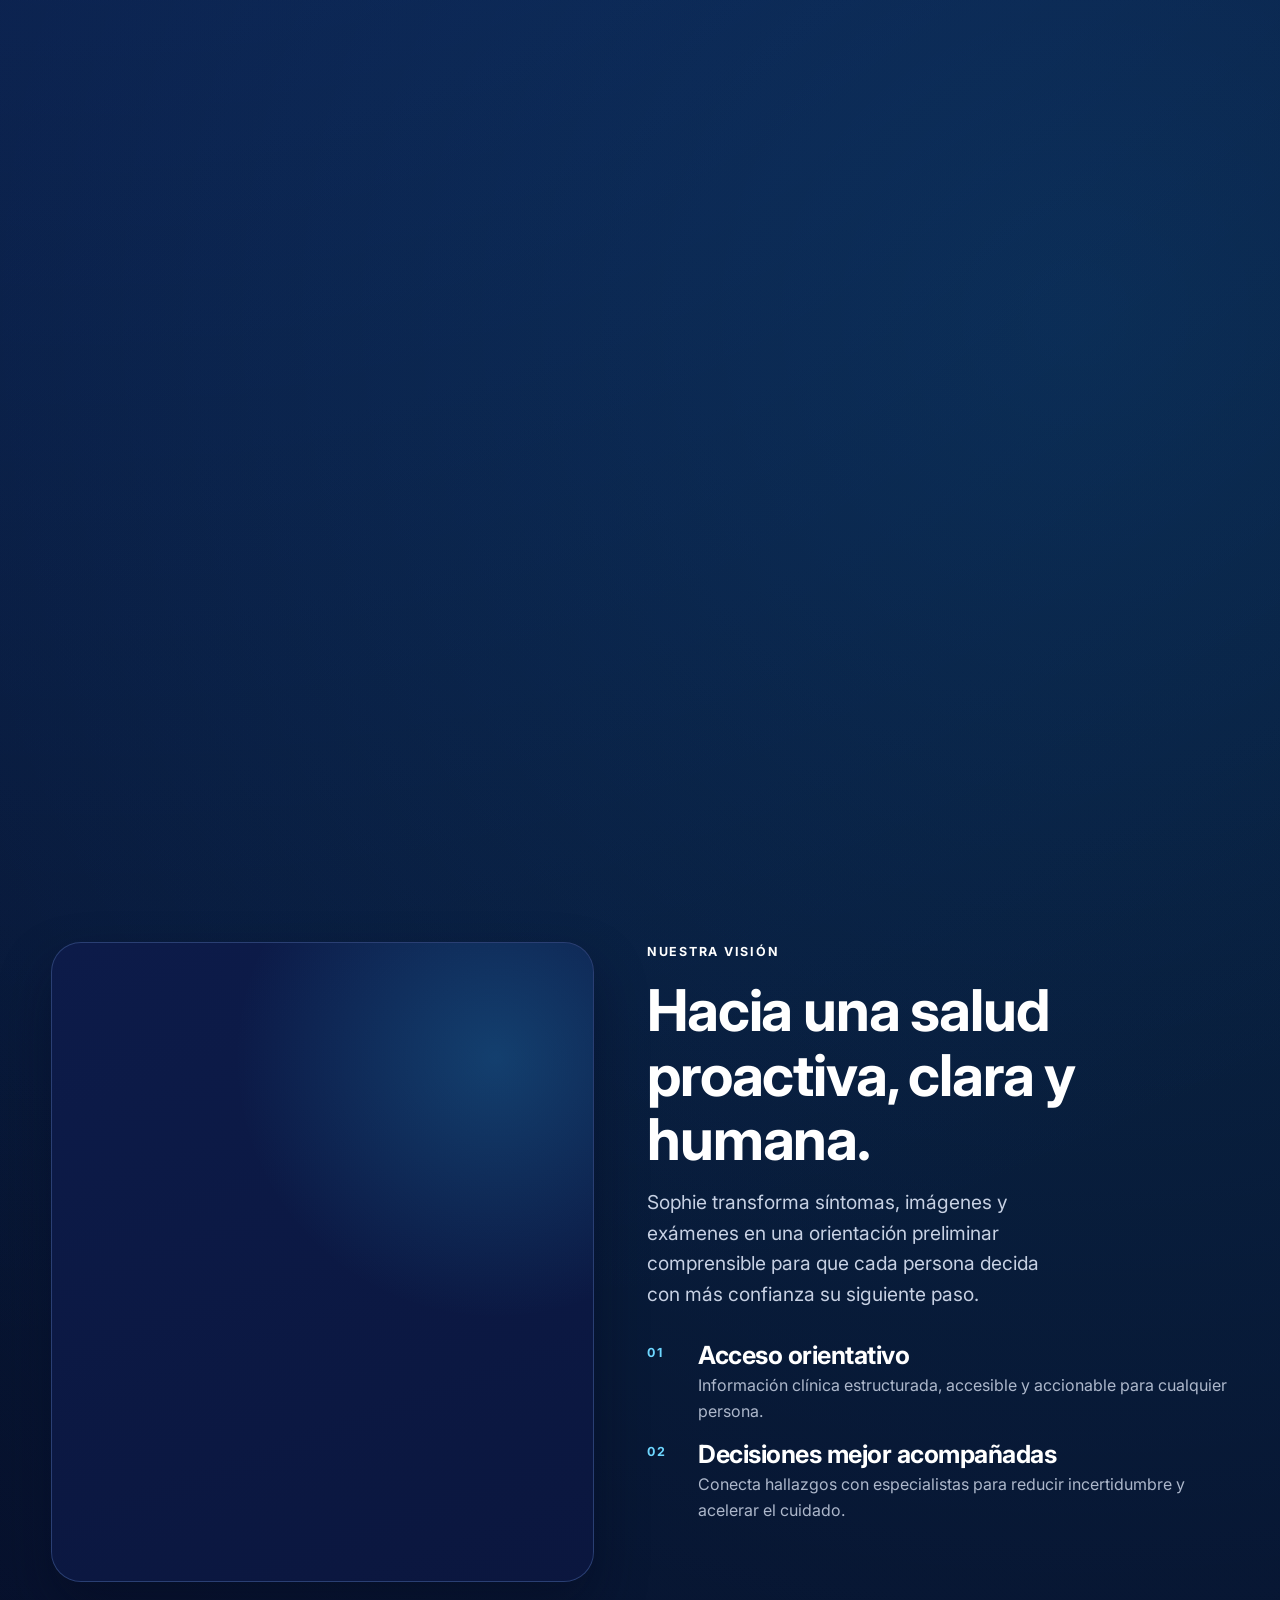
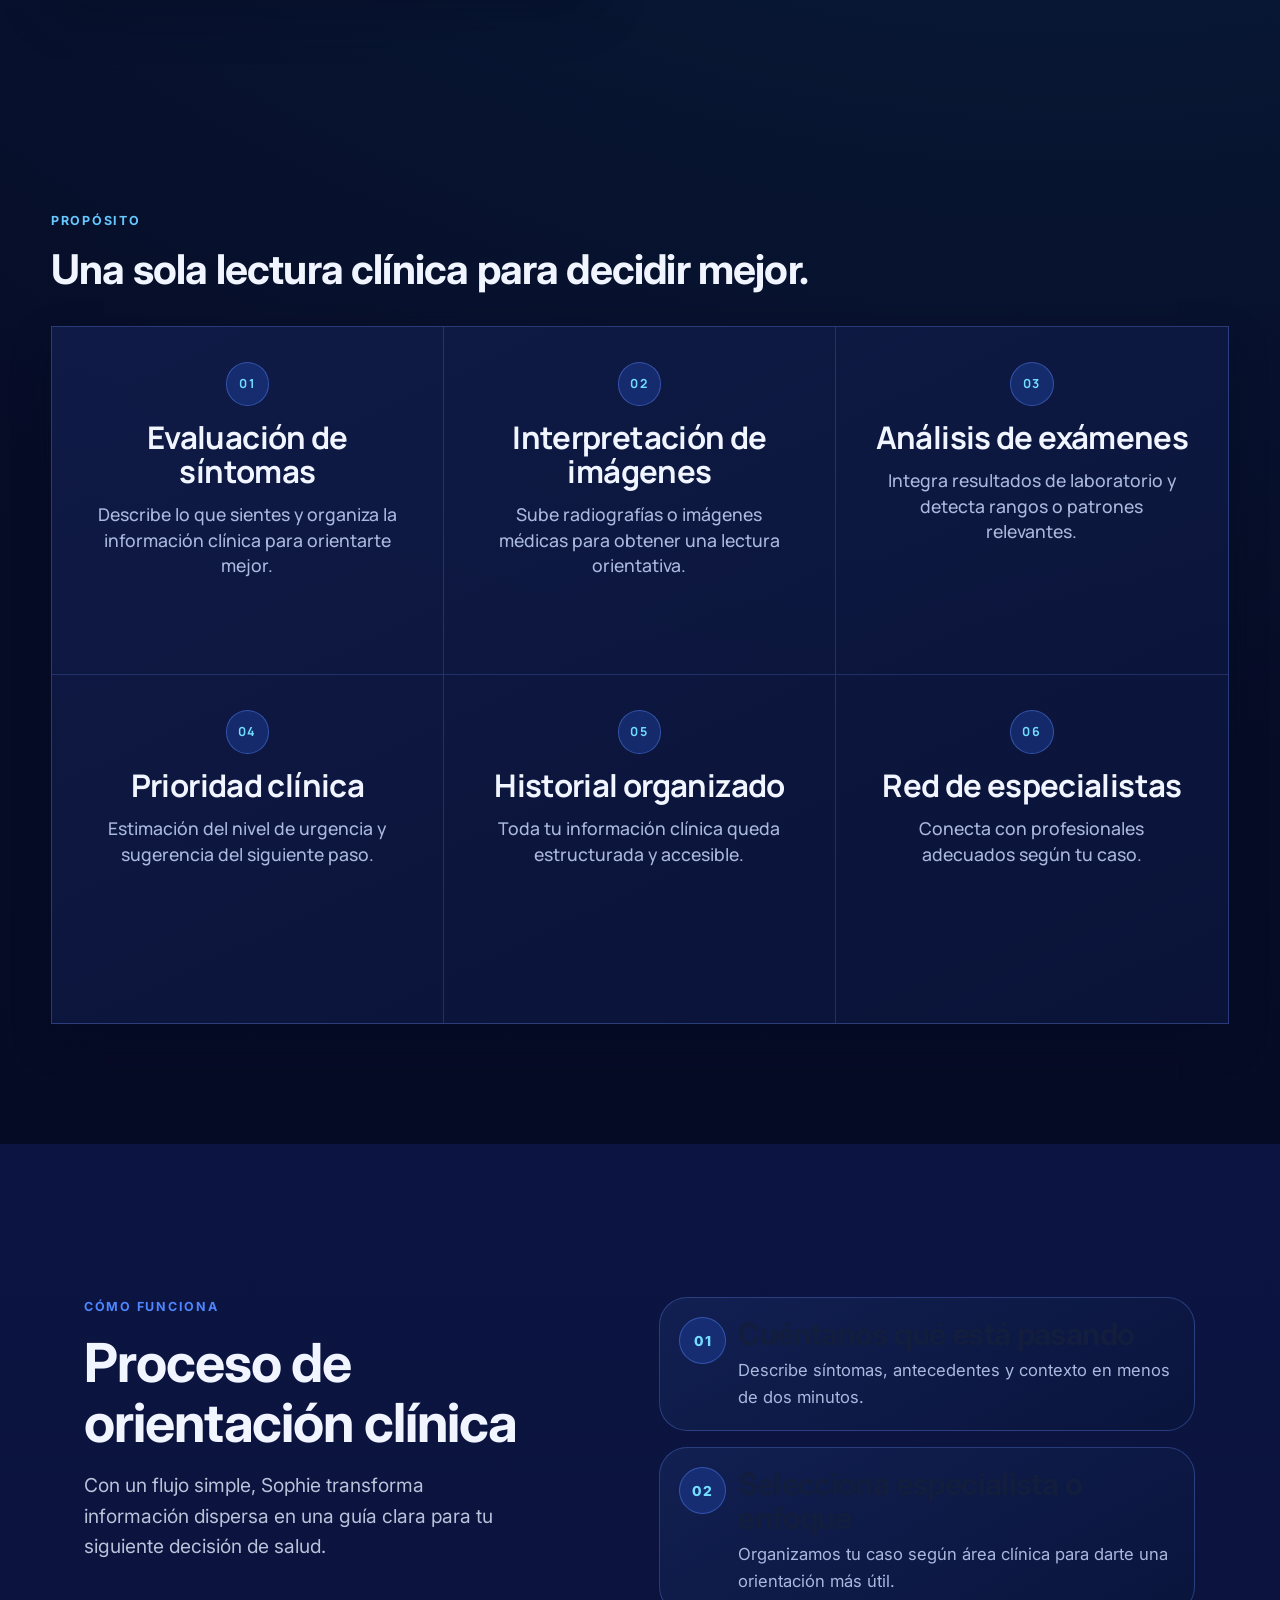
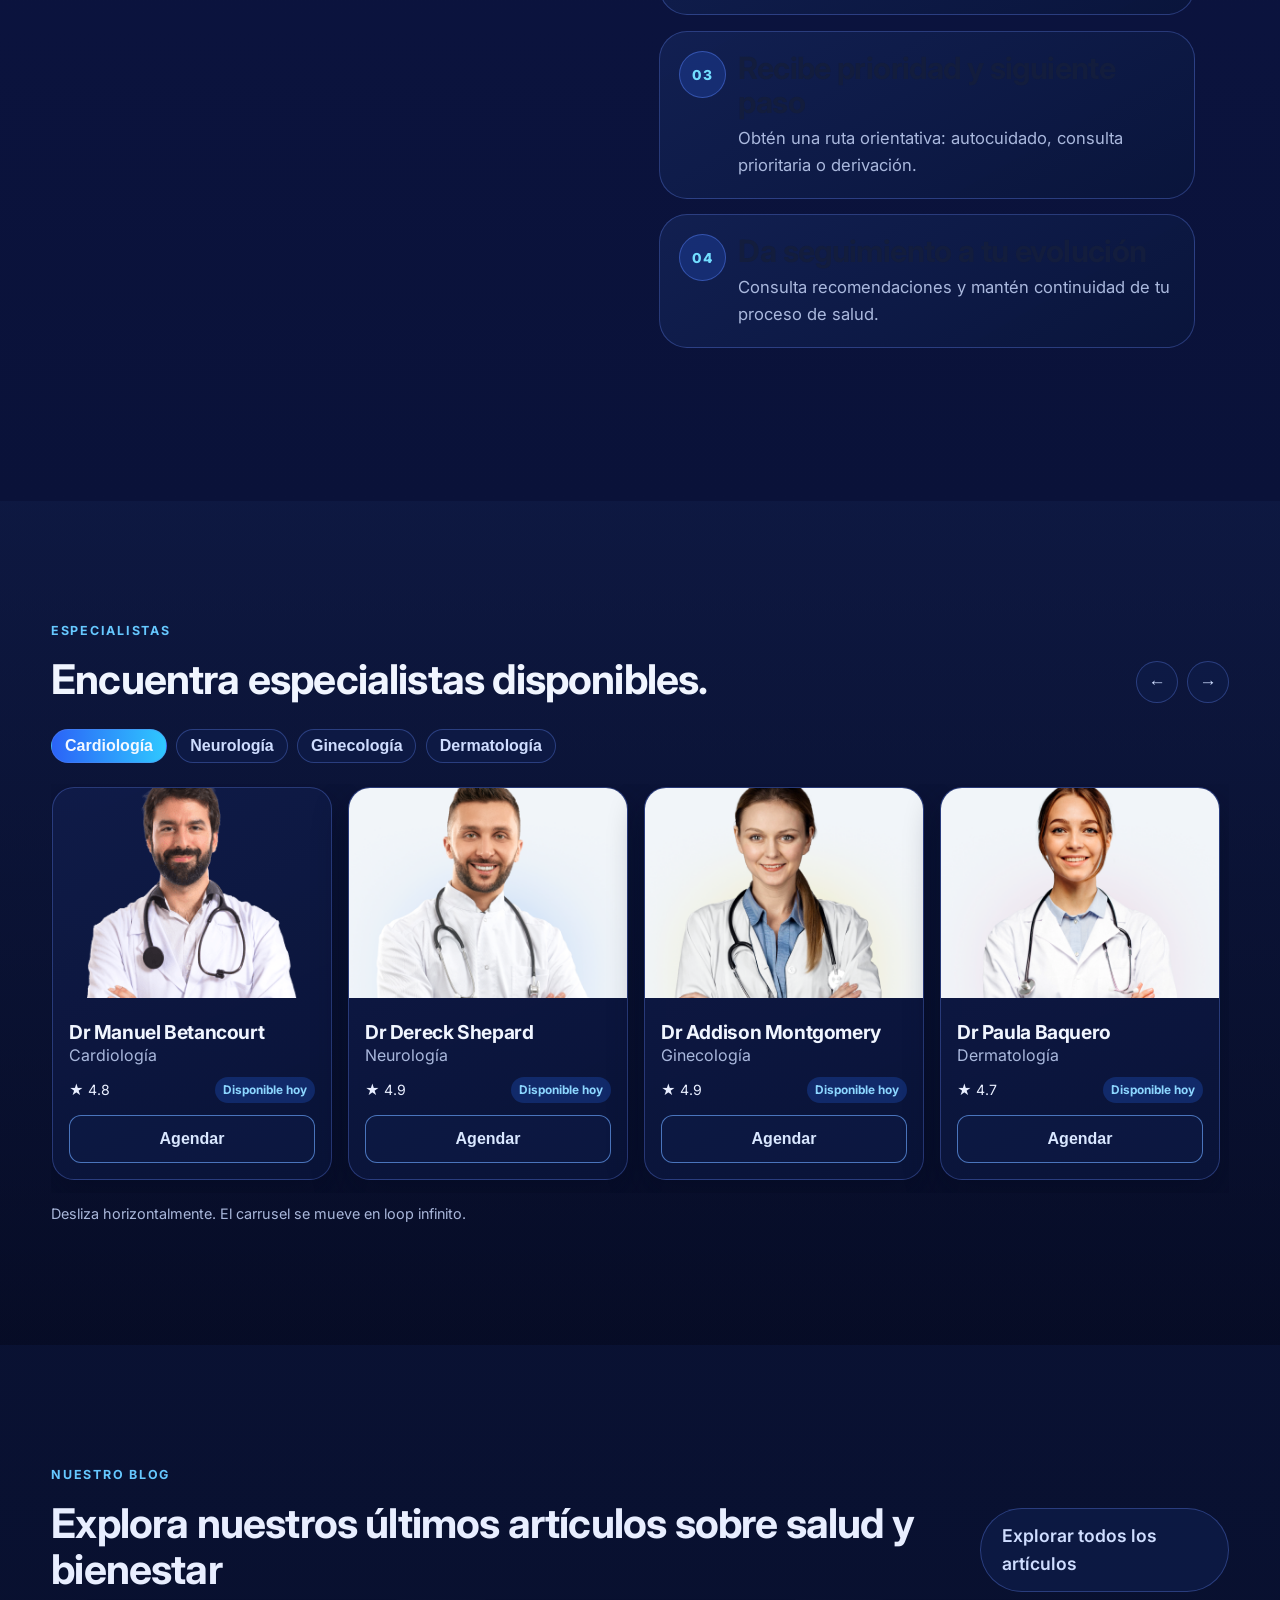
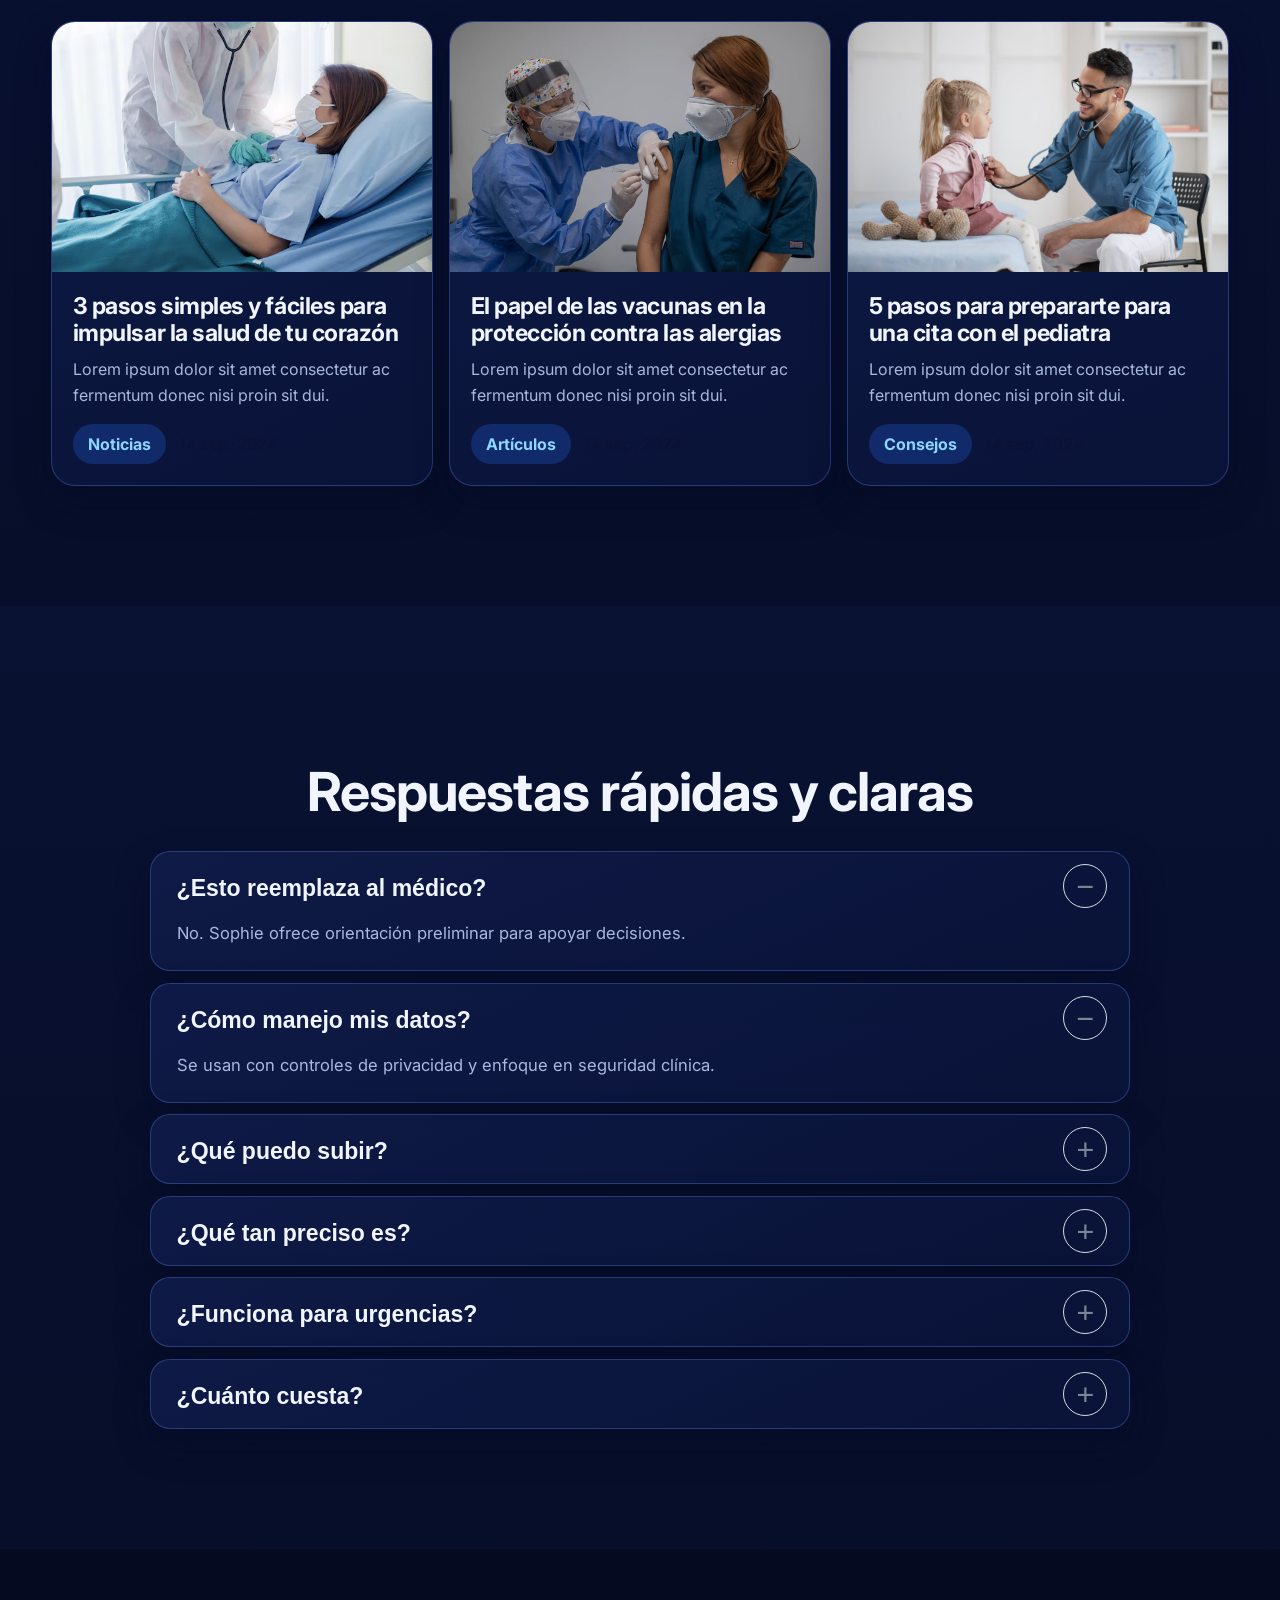
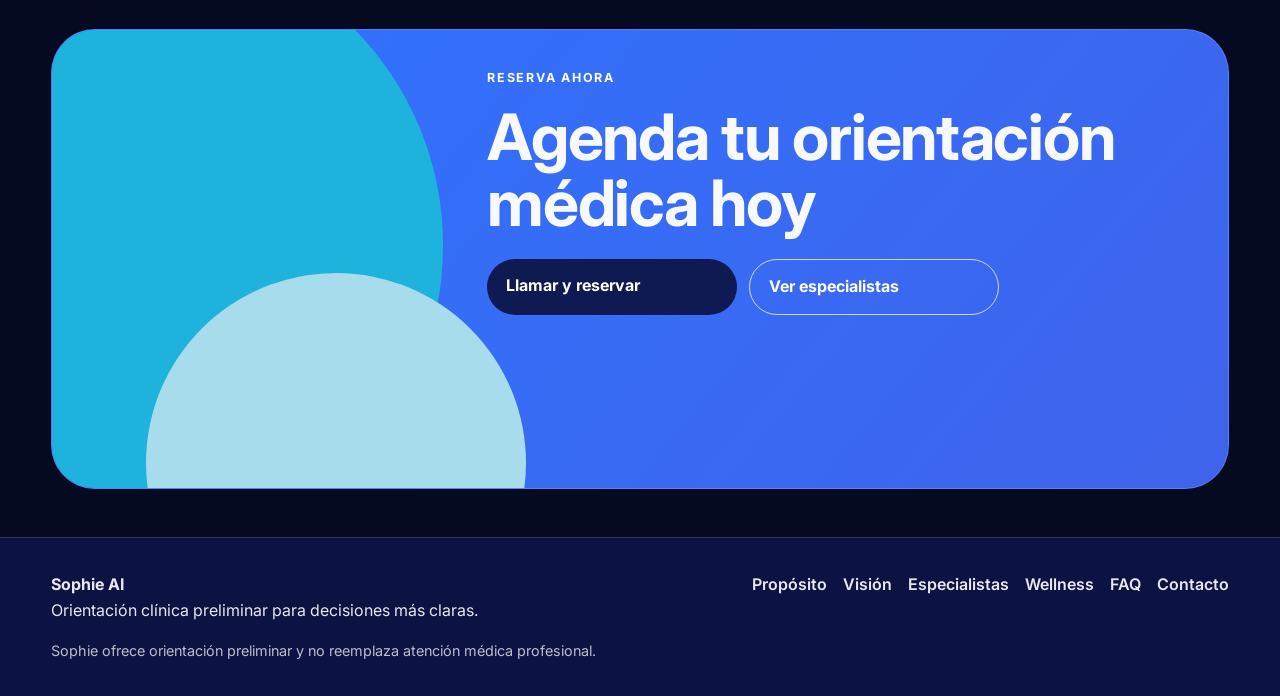
==== commit 0afaa492: "feat: enhance landing visuals and add immersive media assets" ====
--- a/Landing_Page/index.html
+++ b/Landing_Page/index.html
@@ -34,64 +34,53 @@
     </header>
 
     <main id="inicio">
-        <section class="hero hero-scrub" aria-label="Inicio animado">
-    <div class="container hero-wrapper">
-        <div class="hero-grid">
-            <div class="hero-text">
-                <p class="eyebrow">Clinical Intelligence</p>
-                <h1>Agenda tu orientación médica hoy</h1>
-                <div class="hero-actions">
-                    <a href="#contacto" class="btn btn-primary">Llamar y reservar</a>
-                    <a href="#especialistas" class="btn btn-outline-light">Ver especialistas</a>
-                </div>
-            </div>
-
-            <div class="hero-animation">
-                <div class="hero-visual">
-                    <canvas class="hero-canvas" role="img" aria-label="Sophie AI hero animation"></canvas>
-                </div>
-            </div>
-        </div>
-    </div>
-</section>
+        <section class="hero" aria-label="Hero principal">
+            <div class="hero-stage">
+                <div class="hero-media" aria-hidden="true">
+                    <img
+                        id="hero-scroll-frame"
+                        class="hero-scroll-frame"
+                        src="./assets/hero-frames/frame_0001.jpg"
+                        alt=""
+                        loading="eager"
+                        decoding="async"
+                    >
+                </div>
+                <div class="container hero-layout">
+                    <div class="hero-copy">
+                        <p class="eyebrow">Clinical Intelligence</p>
+                        <h1>Entendemos tu salud desde el origen.</h1>
+                        <p class="hero-subtitle">Sophie integra síntomas, imágenes y exámenes para orientarte con claridad y priorizar el siguiente paso.</p>
+                        <p class="hero-note">Orientación preliminar. No reemplaza atención médica.</p>
+                    </div>
+                </div>
+            </div>
+        </section>
 
         <section id="vision" class="section vision-section">
             <div class="container vision-layout">
+                <div class="vision-media-video-wrap" aria-label="Ilustración ADN">
+                    <video class="vision-dna-video" muted playsinline preload="metadata">
+                        <source src="./assets/video/WhatsApp Video 2026-03-06 at 11.39.49 AM.mp4" type="video/mp4">
+                    </video>
+                </div>
                 <div class="vision-copy">
                     <p class="eyebrow">Nuestra visión</p>
                     <h2>Hacia una salud proactiva, clara y humana.</h2>
                     <p class="vision-lead">Sophie transforma síntomas, imágenes y exámenes en una orientación preliminar comprensible para que cada persona decida con más confianza su siguiente paso.</p>
                     <div class="vision-points">
                         <article class="vision-point">
-                            <span class="vision-icon" aria-hidden="true">◎</span>
                             <div>
                                 <h3>Acceso orientativo</h3>
                                 <p>Información clínica estructurada, accesible y accionable para cualquier persona.</p>
                             </div>
                         </article>
                         <article class="vision-point">
-                            <span class="vision-icon" aria-hidden="true">✚</span>
                             <div>
                                 <h3>Decisiones mejor acompañadas</h3>
                                 <p>Conecta hallazgos con especialistas para reducir incertidumbre y acelerar el cuidado.</p>
                             </div>
                         </article>
-                    </div>
-                </div>
-                <div class="vision-media-grid" aria-hidden="true">
-                    <div class="vision-media-card vision-media-tall">
-                        <div class="vision-orb vision-orb-a"></div>
-                        <div class="vision-orb vision-orb-b"></div>
-                        <div class="vision-lines"></div>
-                    </div>
-                    <div class="vision-media-card vision-media-top">
-                        <div class="vision-grid-glow"></div>
-                        <span class="vision-chip">Lectura clínica</span>
-                    </div>
-                    <div class="vision-media-card vision-media-gradient"></div>
-                    <div class="vision-media-card vision-media-bottom">
-                        <div class="vision-wave"></div>
-                        <span class="vision-chip">Contexto del paciente</span>
                     </div>
                 </div>
             </div>
@@ -105,32 +94,26 @@
                 </div>
                 <div class="capability-grid">
                     <article class="capability-card">
-                        <div class="capability-icon">◌</div>
                         <h3>Evaluación de síntomas</h3>
                         <p>Describe lo que sientes y organiza la información clínica para orientarte mejor.</p>
                     </article>
                     <article class="capability-card">
-                        <div class="capability-icon">⌁</div>
                         <h3>Interpretación de imágenes</h3>
                         <p>Sube radiografías o imágenes médicas para obtener una lectura orientativa.</p>
                     </article>
                     <article class="capability-card">
-                        <div class="capability-icon">+</div>
                         <h3>Análisis de exámenes</h3>
                         <p>Integra resultados de laboratorio y detecta rangos o patrones relevantes.</p>
                     </article>
                     <article class="capability-card">
-                        <div class="capability-icon">✓</div>
                         <h3>Prioridad clínica</h3>
                         <p>Estimación del nivel de urgencia y sugerencia del siguiente paso.</p>
                     </article>
                     <article class="capability-card">
-                        <div class="capability-icon">▣</div>
                         <h3>Historial organizado</h3>
                         <p>Toda tu información clínica queda estructurada y accesible.</p>
                     </article>
                     <article class="capability-card">
-                        <div class="capability-icon">◎</div>
                         <h3>Red de especialistas</h3>
                         <p>Conecta con profesionales adecuados según tu caso.</p>
                     </article>
@@ -148,28 +131,24 @@
                     </div>
                     <div class="process-timeline" aria-label="Flujo paso a paso">
                         <article class="process-step">
-                            <span class="process-icon" aria-hidden="true">✋</span>
                             <div>
                                 <h3>Cuéntanos qué está pasando</h3>
                                 <p>Describe síntomas, antecedentes y contexto en menos de dos minutos.</p>
                             </div>
                         </article>
                         <article class="process-step">
-                            <span class="process-icon" aria-hidden="true">🩺</span>
                             <div>
                                 <h3>Selecciona especialista o enfoque</h3>
                                 <p>Organizamos tu caso según área clínica para darte una orientación más útil.</p>
                             </div>
                         </article>
                         <article class="process-step">
-                            <span class="process-icon" aria-hidden="true">🕒</span>
                             <div>
                                 <h3>Recibe prioridad y siguiente paso</h3>
                                 <p>Obtén una ruta orientativa: autocuidado, consulta prioritaria o derivación.</p>
                             </div>
                         </article>
                         <article class="process-step">
-                            <span class="process-icon" aria-hidden="true">✓</span>
                             <div>
                                 <h3>Da seguimiento a tu evolución</h3>
                                 <p>Consulta recomendaciones y mantén continuidad de tu proceso de salud.</p>
@@ -410,9 +389,95 @@
 
         const prefersReducedMotion = window.matchMedia('(prefers-reduced-motion: reduce)').matches;
 
+        const heroFrameElement = document.querySelector('#hero-scroll-frame');
+        const heroSection = document.querySelector('.hero');
+        const heroFrameTotal = 97;
+        let heroCurrentFrame = 1;
+        let frameTicking = false;
+
+        const framePath = (index) => `./assets/hero-frames/frame_${String(index).padStart(4, '0')}.jpg`;
+
+        const updateHeroFrame = (nextFrame) => {
+            const safeFrame = Math.max(1, Math.min(heroFrameTotal, nextFrame));
+            if (!heroFrameElement || safeFrame === heroCurrentFrame) return;
+            heroCurrentFrame = safeFrame;
+            heroFrameElement.src = framePath(safeFrame);
+        };
+
+        const updateHeroFrameByScroll = () => {
+            if (!heroSection) return;
+            const rect = heroSection.getBoundingClientRect();
+            const scrollRange = Math.max(rect.height - window.innerHeight, 1);
+            const traveled = Math.max(0, Math.min(scrollRange, -rect.top));
+            const clampedProgress = traveled / scrollRange;
+            const nextFrame = Math.round(clampedProgress * (heroFrameTotal - 1)) + 1;
+            updateHeroFrame(nextFrame);
+            frameTicking = false;
+        };
+
+        const requestHeroFrameUpdate = () => {
+            if (frameTicking) return;
+            frameTicking = true;
+            window.requestAnimationFrame(updateHeroFrameByScroll);
+        };
+
+        if (heroFrameElement) {
+            // Load a subset early so scroll interaction starts instantly.
+            const warmFrames = [1, 6, 12, 18, 24, 36, 48, 60, 72, 84, 97];
+            warmFrames.forEach((index) => {
+                const img = new Image();
+                img.src = framePath(index);
+            });
+        }
+
+        if (!prefersReducedMotion && heroFrameElement && heroSection) {
+            window.addEventListener('scroll', requestHeroFrameUpdate, { passive: true });
+            window.addEventListener('resize', requestHeroFrameUpdate);
+            requestHeroFrameUpdate();
+        }
+
+        const visionSection = document.querySelector('.vision-section');
+        const dnaVideo = document.querySelector('.vision-dna-video');
+        const visionScrubSpeed = 2.2;
+        let visionTicking = false;
+
+        const syncVisionVideoToScroll = () => {
+            if (!visionSection || !dnaVideo || !Number.isFinite(dnaVideo.duration) || dnaVideo.duration <= 0) {
+                visionTicking = false;
+                return;
+            }
+
+            const rect = visionSection.getBoundingClientRect();
+            const viewport = window.innerHeight || 1;
+            const travel = rect.height + viewport;
+            const progress = (viewport - rect.top) / travel;
+            const loopedProgress = ((progress * visionScrubSpeed) % 1 + 1) % 1;
+            const targetTime = loopedProgress * dnaVideo.duration;
+
+            if (Math.abs(dnaVideo.currentTime - targetTime) > 0.03) {
+                dnaVideo.currentTime = targetTime;
+            }
+
+            visionTicking = false;
+        };
+
+        const requestVisionVideoSync = () => {
+            if (visionTicking) return;
+            visionTicking = true;
+            window.requestAnimationFrame(syncVisionVideoToScroll);
+        };
+
+        if (!prefersReducedMotion && visionSection && dnaVideo) {
+            dnaVideo.pause();
+            dnaVideo.currentTime = 0;
+            dnaVideo.addEventListener('loadedmetadata', requestVisionVideoSync, { once: true });
+            window.addEventListener('scroll', requestVisionVideoSync, { passive: true });
+            window.addEventListener('resize', requestVisionVideoSync);
+        }
+
         if (!prefersReducedMotion) {
             const revealTargets = document.querySelectorAll(
-                '.hero-copy > *, .vision-copy > *, .vision-point, .vision-media-card, .section-head > *, .process-intro > *, .process-step, .capability-card, .doctor-card, .wellness-post-card, .faq-item, .cta-panel'
+                '.hero-copy > *, .vision-copy > *, .vision-point, .vision-media-card, .vision-media-video-wrap, .section-head > *, .process-intro > *, .process-step, .capability-card, .doctor-card, .wellness-post-card, .faq-item, .cta-panel'
             );
 
             revealTargets.forEach((el) => {
@@ -704,4 +769,3 @@
 
 
 
-
--- a/Landing_Page/style.css
+++ b/Landing_Page/style.css
@@ -240,139 +240,82 @@
 }
 
 .hero {
-    padding: 8.5rem 0 7.4rem;
-    background: linear-gradient(140deg, var(--primary-blue), var(--hero-dark));
+    position: relative;
+    height: 260vh;
     color: var(--white);
 }
 
+.hero-stage {
+    position: sticky;
+    top: 0;
+    height: 100vh;
+    overflow: hidden;
+}
+
+.hero-stage::before {
+    content: "";
+    position: absolute;
+    inset: 0;
+    background:
+        radial-gradient(circle at 76% 18%, rgba(66, 214, 255, 0.26), transparent 34%),
+        radial-gradient(circle at 20% 70%, rgba(88, 108, 255, 0.2), transparent 42%),
+        linear-gradient(180deg, rgba(8, 14, 42, 0.08), rgba(8, 14, 42, 0.24));
+    mix-blend-mode: screen;
+    pointer-events: none;
+    z-index: 1;
+}
+
+.hero-stage::after {
+    content: "";
+    position: absolute;
+    inset: 0;
+    background:
+        linear-gradient(110deg, rgba(6, 10, 35, 0.76) 14%, rgba(6, 10, 35, 0.4) 46%, rgba(6, 10, 35, 0.7) 100%),
+        radial-gradient(circle at 78% 14%, rgba(47, 116, 255, 0.2), transparent 42%);
+    pointer-events: none;
+    z-index: 2;
+}
+
+.hero-media {
+    position: absolute;
+    inset: 0;
+    z-index: 0;
+}
+
+.hero-scroll-frame {
+    width: 100%;
+    height: 100%;
+    object-fit: cover;
+    display: block;
+    filter: saturate(1.08) contrast(1.06);
+    transform: translateZ(0) scale(1.02);
+    will-change: contents;
+}
+
 .hero-layout {
-    display: grid;
-    grid-template-columns: minmax(0, 1.02fr) minmax(0, 0.98fr);
-    gap: 3.2rem;
-    align-items: center;
-}
-
-.hero-actions {
-    margin-top: 2rem;
-    display: flex;
-    flex-wrap: wrap;
-    gap: 0.75rem;
-}
-
-.hero-note {
-    margin-top: 1rem;
-    color: rgba(255, 255, 255, 0.74);
-    font-size: 0.92rem;
-}
-.hero.hero-scrub {
-    padding: 7.5rem 0 6.5rem;
-    background: #030922;
-    color: #f4f6ff;
-    overflow: hidden;
-}
-
-.hero-wrapper {
     position: relative;
-}
-
-.hero-grid {
-    position: relative;
-    min-height: clamp(560px, 80vh, 920px);
+    z-index: 3;
+    min-height: 100vh;
     display: flex;
     align-items: center;
-}
-
-.hero-text {
-    position: relative;
-    z-index: 2;
-    width: min(360px, 90%);
-    background: rgba(3, 9, 34, 0.55);
-    border: 1px solid rgba(255, 255, 255, 0.08);
-    border-radius: 16px;
-    padding: 1rem 1.2rem;
-    color: #f4f6ff;
-}
-
-.hero-text h1 {
-    color: #ffffff;
-    font-size: clamp(1.8rem, 3.2vw, 2.7rem);
-}
-
-.hero-text .eyebrow {
-    color: rgba(255, 255, 255, 0.72);
-}
-
-.hero-text .hero-subtitle {
+    padding: clamp(7rem, 11vh, 10rem) 0 clamp(3rem, 7vh, 6rem);
+}
+
+.hero-copy {
+    max-width: min(720px, 90vw);
+}
+
+.hero-subtitle {
     margin-top: 1rem;
-    font-size: 0.98rem;
-    max-width: 46ch;
-    color: rgba(255, 255, 255, 0.8);
-}
-
-.hero-actions {
+    font-size: clamp(1.05rem, 1.8vw, 1.52rem);
+    max-width: 33ch;
+    color: rgba(245, 248, 255, 0.94);
+}
+
+.hero-note {
     margin-top: 1.4rem;
-    display: flex;
-    flex-wrap: wrap;
-    gap: 0.75rem;
-}
-
-.hero-text .hero-note {
-    margin-top: 0.8rem;
-    color: rgba(255, 255, 255, 0.7);
-    font-size: 0.88rem;
-}
-
-.hero-animation {
-    position: absolute;
-    inset: 0;
-    z-index: 1;
-    background: #030922;
-    border: 0;
-    padding: 0;
-    margin: 0;
-    overflow: hidden;
-}
-.hero-animation::before { content: none; }
-
-.hero-visual {
-    position: absolute;
-    inset: 0;
-    overflow: hidden;
-}
-
-.hero-canvas {
-    position: absolute;
-    inset: 0;
-    width: 100%;
-    height: 100%;
-    display: block;
-}
-
-.hero-parallax {
-    position: absolute;
-    left: 50%;
-    top: 50%;
-    width: 125%;
-    height: 125%;
-    max-width: none;
-    max-height: none;
-    transform: translate(-50%, -50%) scale(1.02);
-    object-fit: cover;
-    pointer-events: none;
-    filter: blur(0px);
-    transition: filter 80ms ease;
-}
-
-.hero-parallax.is-blur {
-    filter: blur(0.6px);
-}
-
-.hero-preview {
-    background: rgba(255, 255, 255, 0.96);
-    color: var(--text-main);
-    border-radius: var(--radius-lg);
-    padding: 1.25rem;
-    box-shadow: 0 20px 45px rgba(8, 12, 44, 0.35);
+    color: rgba(236, 242, 255, 0.84);
+    font-size: 1rem;
 }
 
 .preview-top {
@@ -466,9 +409,13 @@
 
 .vision-layout {
     display: grid;
-    grid-template-columns: minmax(0, 1.05fr) minmax(0, 0.95fr);
+    grid-template-columns: minmax(0, 0.95fr) minmax(0, 1.05fr);
     gap: clamp(1.2rem, 2.8vw, 2.2rem);
     align-items: stretch;
+}
+
+.vision-copy {
+    padding-left: clamp(0.2rem, 1.4vw, 1.1rem);
 }
 
 .vision-copy h2 {
@@ -487,26 +434,24 @@
     margin-top: 2rem;
     display: grid;
     gap: 1rem;
+    counter-reset: vision-point;
 }
 
 .vision-point {
-    display: grid;
-    grid-template-columns: 66px minmax(0, 1fr);
-    gap: 0.9rem;
-    align-items: start;
-}
-
-.vision-icon {
-    width: 60px;
-    height: 60px;
-    border-radius: 18px;
-    display: grid;
-    place-items: center;
-    color: #2dc5ff;
-    background: rgba(45, 197, 255, 0.14);
-    border: 1px solid rgba(45, 197, 255, 0.25);
-    font-size: 1.35rem;
+    position: relative;
+    padding-left: 3.2rem;
+}
+
+.vision-point::before {
+    counter-increment: vision-point;
+    content: "0" counter(vision-point);
+    position: absolute;
+    left: 0;
+    top: 0.08rem;
+    font-size: 0.78rem;
+    letter-spacing: 0.12em;
     font-weight: 700;
+    color: #6ed7ff;
 }
 
 .vision-point h3 {
@@ -533,6 +478,34 @@
     background: #122663;
     box-shadow: 0 18px 45px rgba(5, 10, 30, 0.35);
     position: relative;
+}
+
+.vision-media-video-wrap {
+    min-height: 640px;
+    border-radius: 30px;
+    overflow: hidden;
+    border: 1px solid rgba(140, 181, 255, 0.24);
+    background: #0c1a47;
+    box-shadow: 0 26px 52px rgba(5, 10, 30, 0.42);
+    position: relative;
+}
+
+.vision-media-video-wrap::after {
+    content: "";
+    position: absolute;
+    inset: 0;
+    background:
+        radial-gradient(circle at 82% 18%, rgba(45, 197, 255, 0.22), transparent 38%),
+        linear-gradient(160deg, rgba(18, 38, 99, 0.08), rgba(9, 18, 52, 0.44));
+    pointer-events: none;
+}
+
+.vision-dna-video {
+    width: 100%;
+    height: 100%;
+    object-fit: cover;
+    display: block;
+    filter: saturate(1.06) contrast(1.05);
 }
 
 .vision-chip {
@@ -658,6 +631,7 @@
     border: 1px solid #d6d9dd;
     background: #f8f8f8;
     font-family: "Manrope", "Inter", sans-serif;
+    counter-reset: capability-item;
 }
 
 .capability-card {
@@ -669,6 +643,7 @@
     display: grid;
     align-content: start;
     justify-items: center;
+    position: relative;
 }
 
 .capability-card:nth-child(3n) {
@@ -679,20 +654,24 @@
     border-bottom: 0;
 }
 
-.capability-icon {
-    width: 82px;
-    height: 82px;
+.capability-card::before {
+    counter-increment: capability-item;
+    content: "0" counter(capability-item);
+    width: 2.6rem;
+    height: 2.6rem;
     border-radius: 999px;
-    background: #eef3f8;
-    color: #3e7af7;
     display: grid;
     place-items: center;
-    font-size: 2rem;
-    font-weight: 500;
+    border: 1px solid rgba(72, 106, 220, 0.3);
+    background: rgba(225, 233, 255, 0.72);
+    font-size: 0.78rem;
+    letter-spacing: 0.12em;
+    font-weight: 700;
+    color: #66c8ff;
 }
 
 .capability-card h3 {
-    margin-top: 1.4rem;
+    margin-top: 0.9rem;
     font-size: clamp(1.95rem, 2.35vw, 2.7rem);
     line-height: 1.1;
     letter-spacing: -0.02em;
@@ -709,22 +688,33 @@
 }
 
 .process-layout {
-    background: #e9f1ee;
+    background: transparent;
+    border: 0;
     border-radius: 34px;
-    padding: clamp(1.4rem, 3vw, 3rem);
+    padding: clamp(1.4rem, 2.6vw, 2.6rem);
     display: grid;
     grid-template-columns: minmax(0, 1fr) minmax(0, 1fr);
     gap: clamp(1.4rem, 3vw, 2.6rem);
 }
 
+#como-funciona {
+    background: linear-gradient(180deg, #0c1442 0%, #0a1239 100%);
+    color: #f2f6ff;
+}
+
+#como-funciona .eyebrow {
+    color: #4d86ff;
+}
+
 .process-intro h2 {
     font-size: clamp(2.1rem, 4.2vw, 4.4rem);
+    color: #f5f8ff;
 }
 
 .process-intro p:last-child {
     margin-top: 1rem;
     font-size: clamp(1.05rem, 1.5vw, 1.2rem);
-    color: #5e6568;
+    color: rgba(225, 233, 252, 0.82);
     max-width: 36ch;
 }
 
@@ -732,46 +722,62 @@
     position: relative;
     display: grid;
     gap: 1rem;
+    counter-reset: process-step;
 }
 
 .process-step {
     position: relative;
-    display: grid;
-    grid-template-columns: 74px minmax(0, 1fr);
-    gap: 1rem;
-    align-items: start;
-}
-
-.process-step:not(:last-child)::after {
-    content: "";
+    display: block;
+    background: #f7f9ff;
+    border: 1px solid rgba(165, 182, 241, 0.45);
+    border-radius: 28px;
+    padding: 1.2rem 1.2rem 1.2rem 4.9rem;
+    cursor: pointer;
+    transition: background-color 0.25s ease, transform 0.25s ease, box-shadow 0.25s ease, border-color 0.25s ease;
+}
+
+.process-step::before {
+    counter-increment: process-step;
+    content: "0" counter(process-step);
     position: absolute;
-    left: 36px;
-    top: 64px;
-    width: 1px;
-    height: calc(100% - 16px);
-    background: rgba(94, 101, 104, 0.35);
-}
-
-.process-icon {
-    width: 74px;
-    height: 74px;
+    left: 1.2rem;
+    top: 1.2rem;
+    width: 2.8rem;
+    height: 2.8rem;
     border-radius: 999px;
-    background: var(--white);
-    border: 1px solid rgba(31, 42, 222, 0.12);
+    background: #e1e9ff;
+    border: 1px solid rgba(72, 106, 220, 0.35);
+    color: #2342a9;
     display: grid;
     place-items: center;
-    font-size: 1.65rem;
-    line-height: 1;
+    font-size: 0.86rem;
+    letter-spacing: 0.05em;
+    font-weight: 800;
+    transition: background-color 0.25s ease, border-color 0.25s ease, transform 0.25s ease;
+}
+
+.process-step:hover {
+    background: #eaf0ff;
+    border-color: rgba(93, 129, 238, 0.55);
+    box-shadow: 0 14px 30px rgba(13, 25, 73, 0.25);
+    transform: translateY(-2px);
+}
+
+.process-step:hover::before {
+    background: #d4e0ff;
+    border-color: rgba(58, 92, 205, 0.6);
+    transform: scale(1.04);
 }
 
 .process-step h3 {
     font-size: clamp(1.6rem, 2.4vw, 2.4rem);
     line-height: 1.1;
+    color: #131d3d;
 }
 
 .process-step p {
     margin-top: 0.4rem;
-    color: #5e6568;
+    color: #59647f;
     font-size: clamp(1rem, 1.3vw, 1.12rem);
 }
 
@@ -1407,6 +1413,134 @@
     font-size: 0.9rem;
 }
 
+/* Cyber Essence Theme Overrides */
+body {
+    background:
+        radial-gradient(circle at 14% 8%, rgba(43, 103, 255, 0.2), transparent 28%),
+        radial-gradient(circle at 84% 22%, rgba(21, 195, 255, 0.16), transparent 30%),
+        linear-gradient(180deg, #070d2b 0%, #060a20 100%);
+    color: #e8eeff;
+}
+
+.section {
+    background: transparent;
+}
+
+.section-alt {
+    background: linear-gradient(180deg, rgba(20, 35, 89, 0.55), rgba(7, 14, 42, 0.4));
+}
+
+.site-header {
+    background: rgba(8, 14, 42, 0.72);
+    border-bottom: 1px solid rgba(97, 133, 255, 0.28);
+    box-shadow: 0 8px 26px rgba(2, 7, 26, 0.45);
+}
+
+.main-nav a {
+    color: rgba(231, 239, 255, 0.9);
+}
+
+.main-nav a:hover {
+    color: #67daff;
+}
+
+.btn-primary {
+    background: linear-gradient(92deg, #2f6dff, #22c4ff);
+    color: #f4f8ff;
+    box-shadow: 0 14px 30px rgba(22, 119, 255, 0.32);
+}
+
+.btn-outline,
+.btn-outline-light {
+    border-color: rgba(108, 168, 255, 0.65);
+    color: #d9e7ff;
+    background: rgba(18, 34, 83, 0.28);
+}
+
+.btn-outline:hover,
+.btn-outline-light:hover {
+    background: rgba(32, 63, 144, 0.4);
+}
+
+.eyebrow-blue {
+    color: #66c8ff;
+}
+
+.section-head h2,
+.process-intro h2,
+.capability-card h3,
+.doctor-body h3,
+.wellness-post-body h3,
+.faq-q {
+    color: #f0f5ff;
+}
+
+.capability-grid,
+.doctor-card,
+.wellness-post-card,
+.faq-item,
+.resource-card,
+.timeline {
+    border-color: rgba(95, 127, 232, 0.35);
+    background: linear-gradient(155deg, rgba(16, 28, 74, 0.88), rgba(10, 20, 57, 0.9));
+    box-shadow: 0 16px 34px rgba(4, 10, 34, 0.48);
+}
+
+.capability-card {
+    border-color: rgba(95, 127, 232, 0.26);
+}
+
+.capability-card::before,
+.process-step::before {
+    background: rgba(29, 62, 152, 0.5);
+    border-color: rgba(89, 132, 248, 0.45);
+    color: #72ddff;
+}
+
+.capability-card p,
+.process-step p,
+.doctor-body p,
+.wellness-post-body p,
+.faq-a,
+.carousel-note,
+.timeline p {
+    color: rgba(196, 211, 247, 0.86);
+}
+
+.process-step {
+    background: linear-gradient(150deg, rgba(19, 33, 83, 0.92), rgba(10, 21, 60, 0.94));
+    border-color: rgba(97, 128, 233, 0.34);
+}
+
+.process-step:hover {
+    background: linear-gradient(150deg, rgba(26, 48, 116, 0.96), rgba(13, 29, 80, 0.96));
+    box-shadow: 0 18px 36px rgba(9, 18, 59, 0.45);
+}
+
+.cat-chip,
+.carousel-arrow,
+.wellness-link {
+    background: rgba(14, 27, 71, 0.82);
+    border-color: rgba(95, 127, 232, 0.36);
+    color: #cfddff;
+}
+
+.cat-chip.is-active {
+    background: linear-gradient(90deg, #2b63f7, #2fc8ff);
+    color: #f3f8ff;
+}
+
+.available,
+.wellness-tag {
+    background: rgba(39, 108, 255, 0.24);
+    color: #8cd6ff;
+}
+
+.faq-section,
+.wellness-section {
+    background: linear-gradient(180deg, rgba(10, 19, 54, 0.82), rgba(7, 14, 42, 0.9));
+}
+
 @media (max-width: 1120px) {
     .capability-grid {
         grid-template-columns: repeat(2, minmax(0, 1fr));
@@ -1439,15 +1573,23 @@
         gap: 1rem;
     }
 
+    .vision-copy {
+        padding-left: 0;
+    }
+
     .wellness-blog-grid {
         grid-template-columns: repeat(2, minmax(0, 1fr));
     }
 
     .hero {
-        padding: 7rem 0 6rem;
+        height: 230vh;
     }
 
     .vision-media-grid {
+        min-height: 520px;
+    }
+
+    .vision-media-video-wrap {
         min-height: 520px;
     }
 }
@@ -1506,10 +1648,27 @@
         padding: 5.6rem 0;
     }
 
+    .hero {
+        height: 190vh;
+    }
+
+    .hero-layout {
+        min-height: 100vh;
+        padding: 6.9rem 0 4.6rem;
+    }
+
+    .hero-copy h1 {
+        font-size: clamp(2rem, 12vw, 3.2rem);
+    }
+
     .vision-media-grid {
         min-height: 460px;
         grid-template-columns: 1fr 1fr;
         grid-template-rows: 0.8fr 0.8fr;
+    }
+
+    .vision-media-video-wrap {
+        min-height: 420px;
     }
 
     .vision-media-tall {
@@ -1582,20 +1741,15 @@
     }
 
     .process-step {
-        grid-template-columns: 56px minmax(0, 1fr);
-        gap: 0.8rem;
-    }
-
-    .process-icon {
-        width: 56px;
-        height: 56px;
-        font-size: 1.25rem;
-    }
-
-    .process-step:not(:last-child)::after {
-        left: 27px;
-        top: 50px;
-        height: calc(100% - 10px);
+        padding: 1rem 1rem 1rem 4.2rem;
+    }
+
+    .process-step::before {
+        left: 1rem;
+        top: 1rem;
+        width: 2.5rem;
+        height: 2.5rem;
+        font-size: 0.76rem;
     }
 
     .wellness-link {
@@ -1668,4 +1822,3 @@
 
 
 
-
